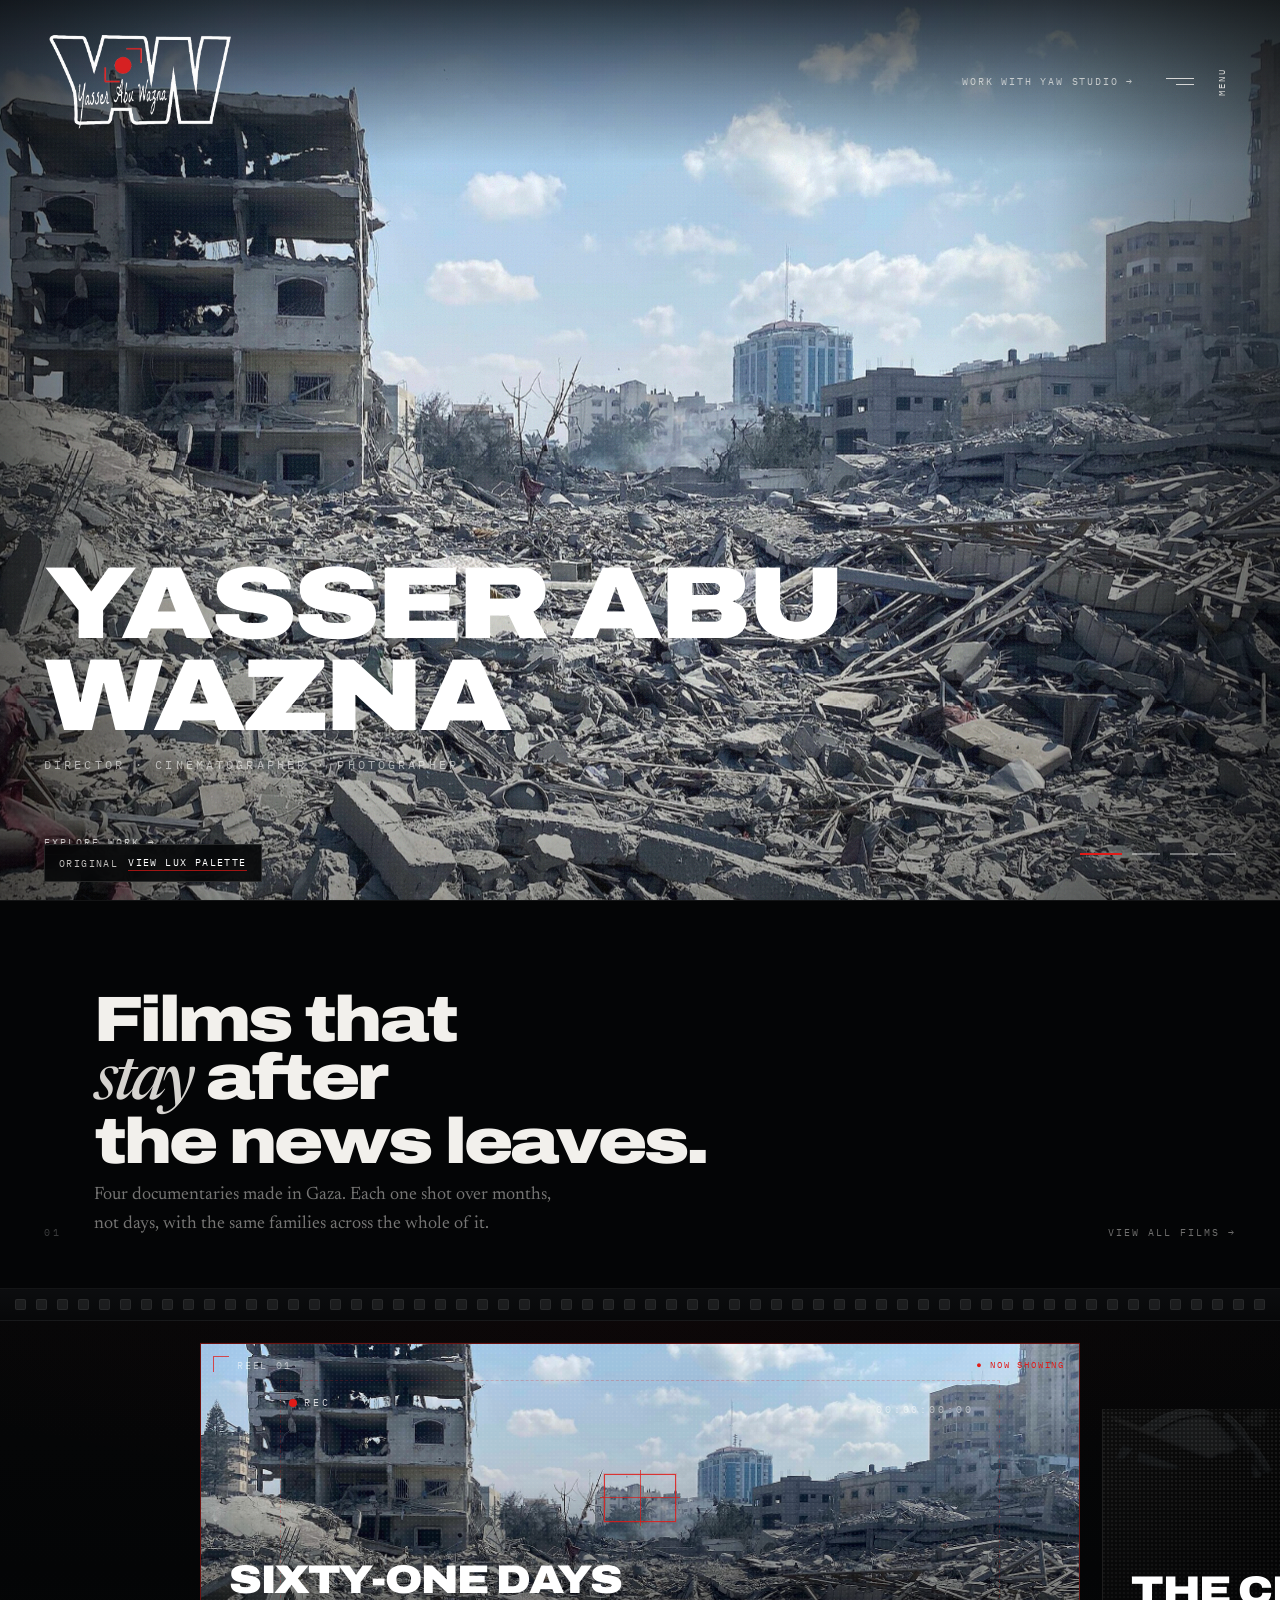
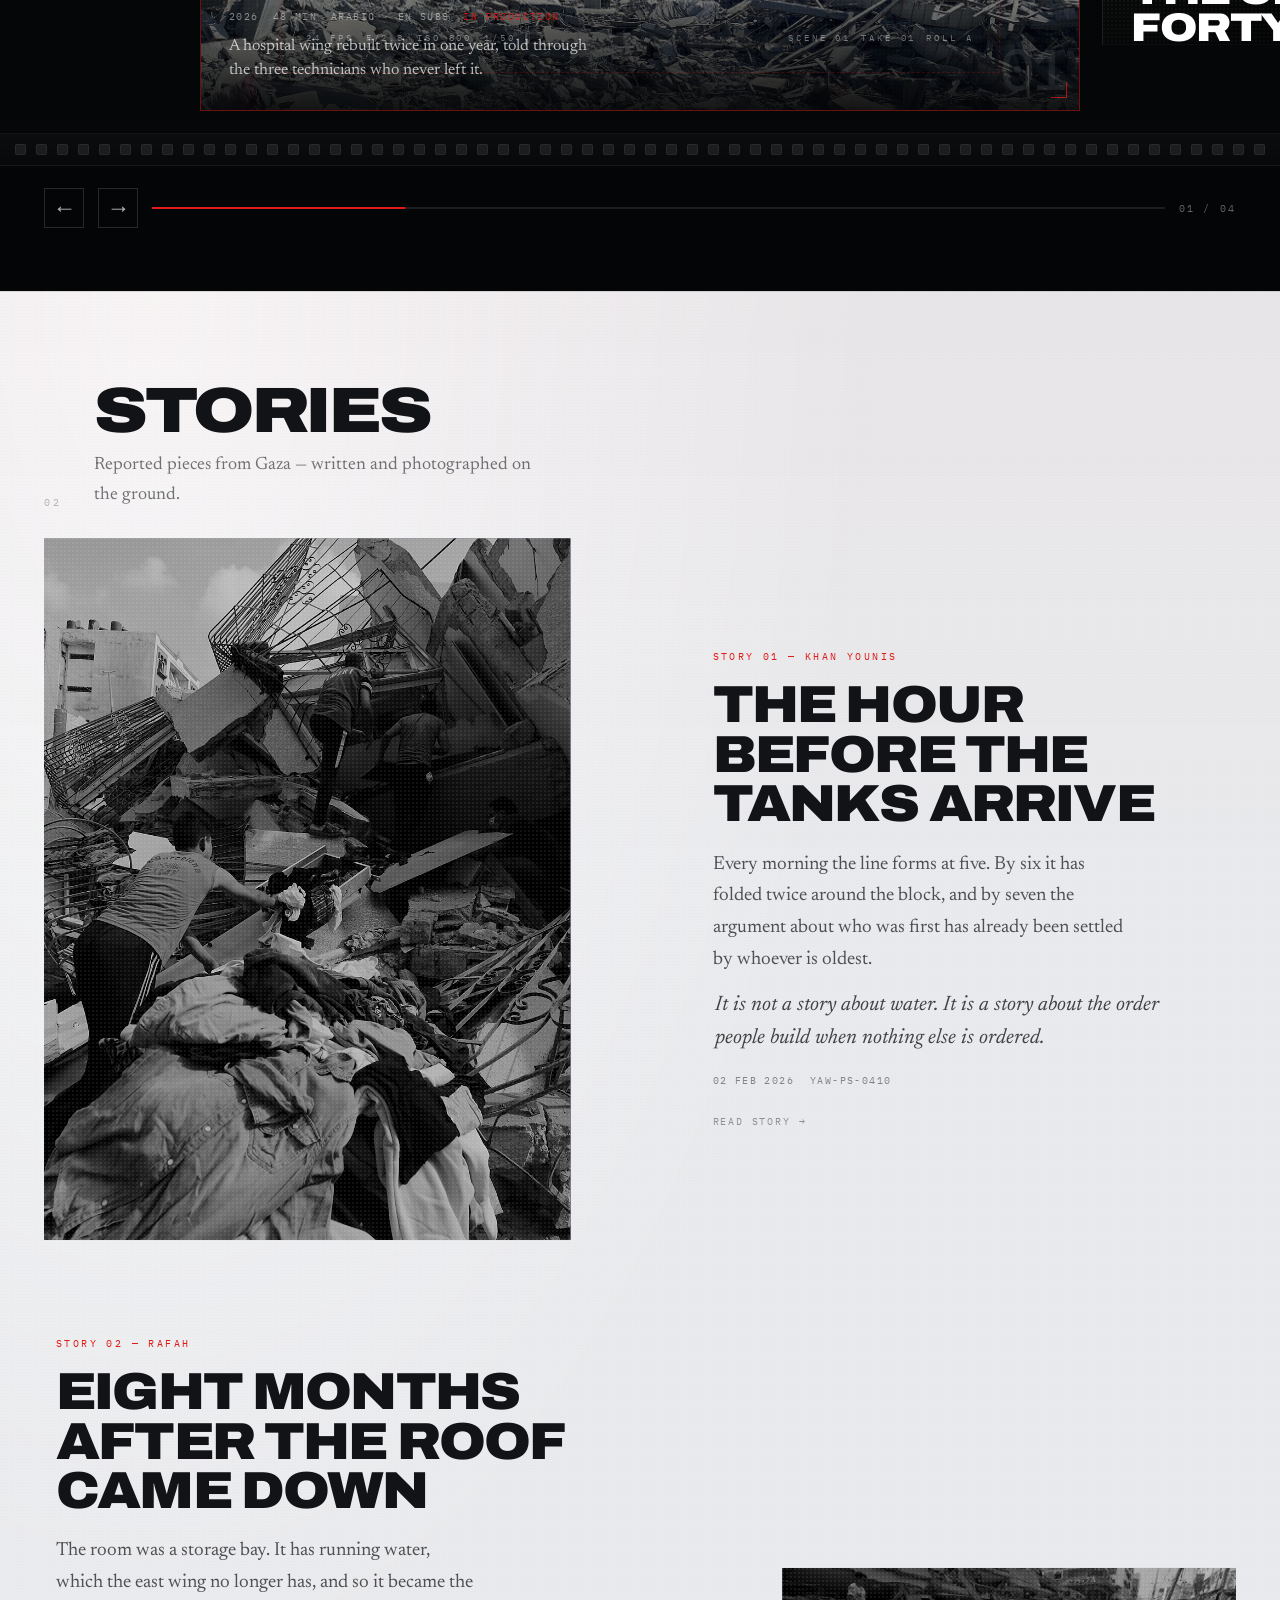
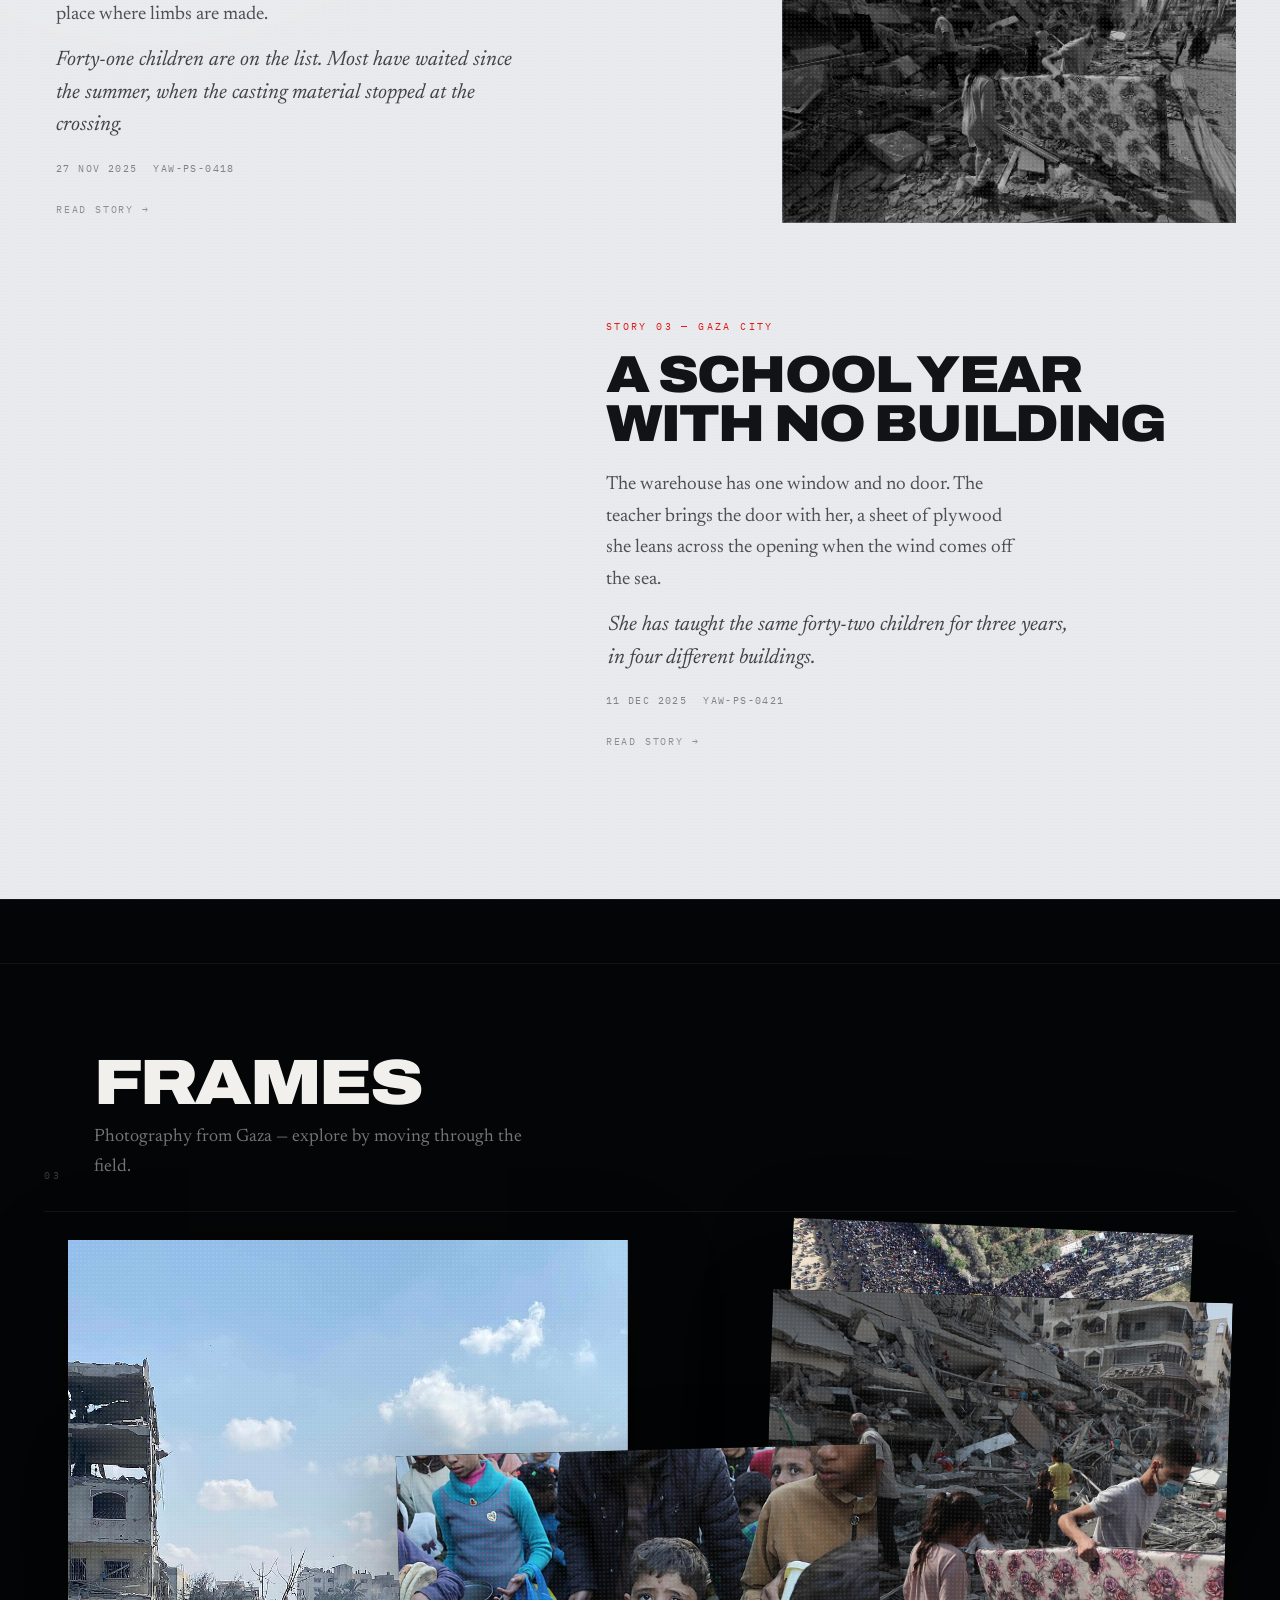
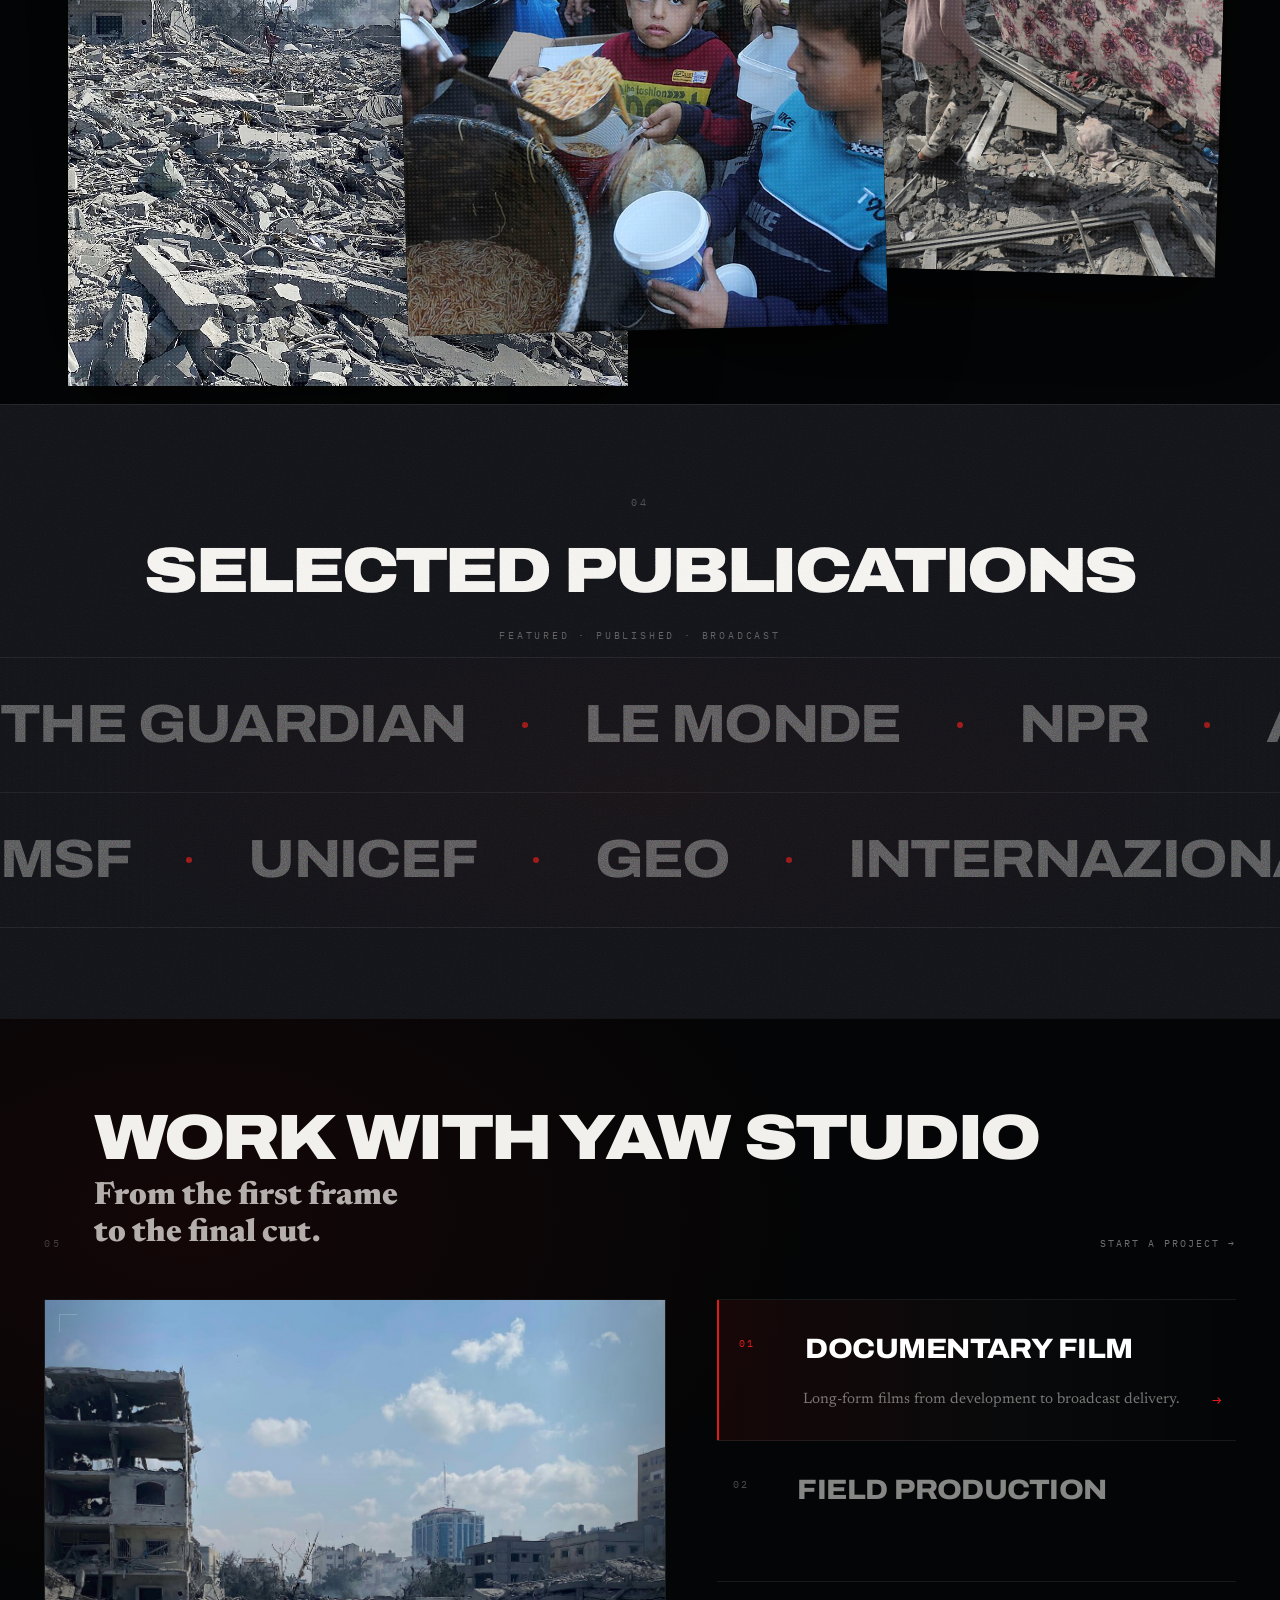
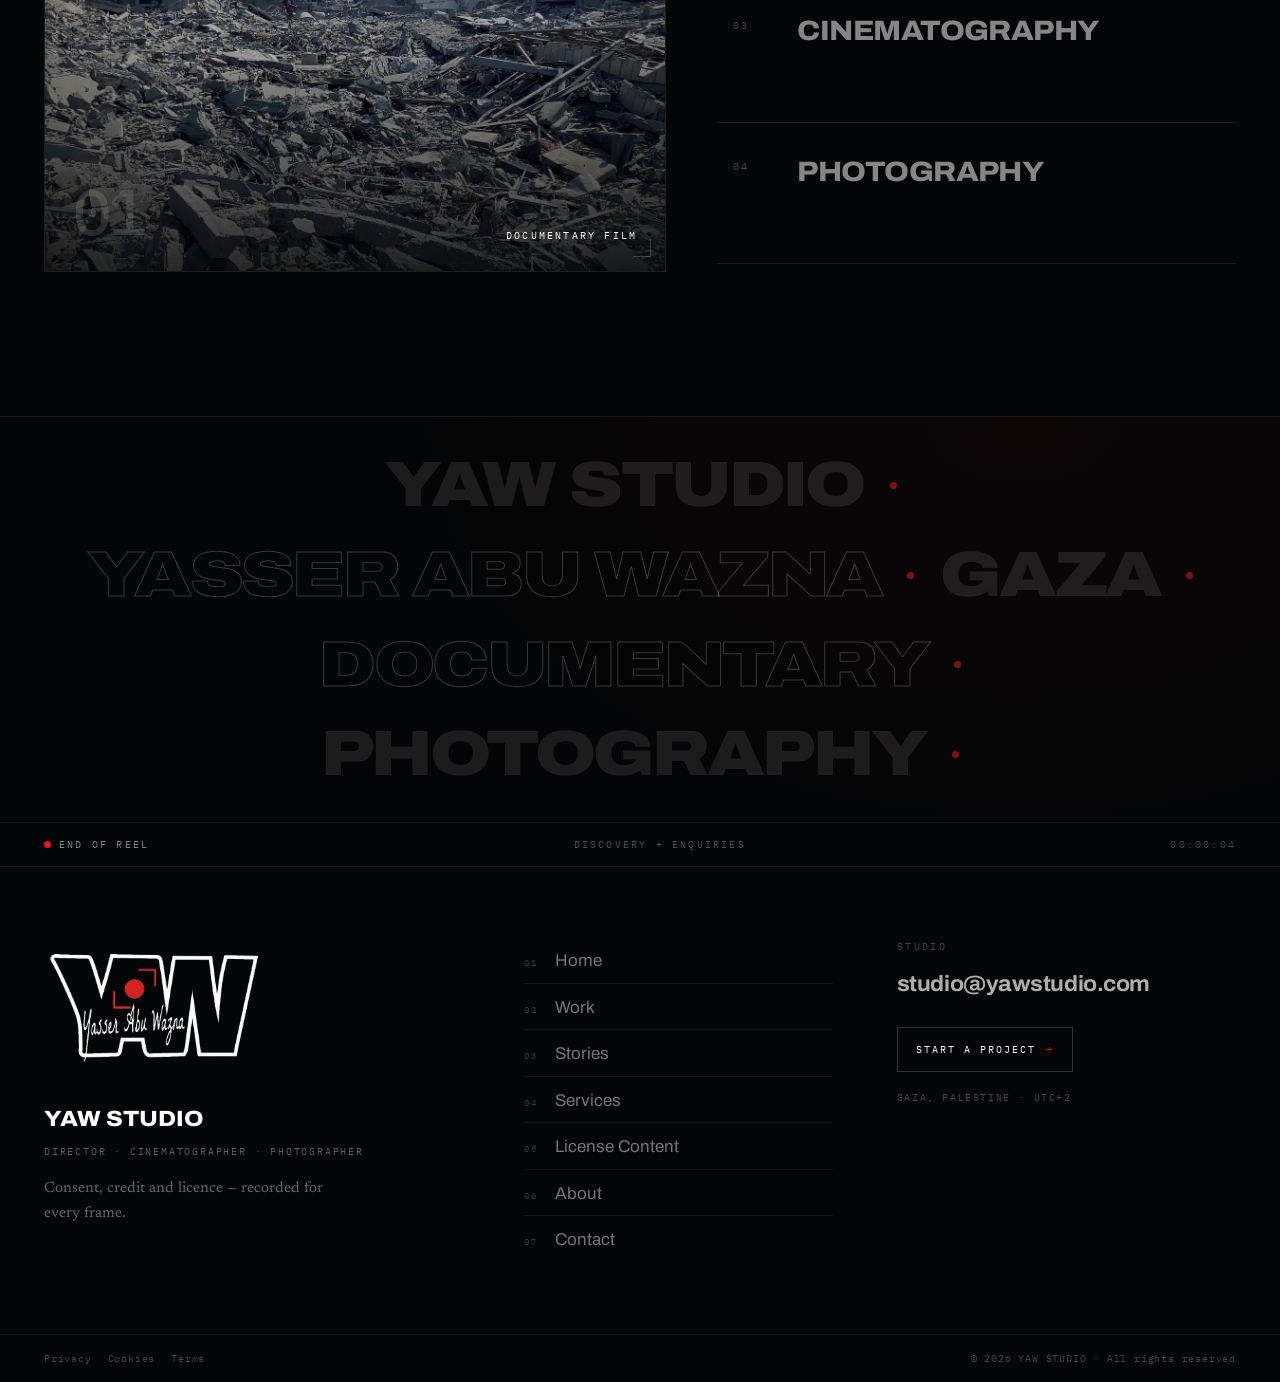
==== index.html @ a4c1c68e "Initial commit: YAW Studio public website. EOF  Co-authored-by: Cursor <cursoragent@cursor.com>" ====
<!doctype html>
<html lang="en">
<head>
<meta charset="utf-8">
<meta name="viewport" content="width=device-width, initial-scale=1">
<title>YAW STUDIO &mdash; Yasser Abu Wazna · documentary &amp; photography, Gaza</title>
<meta name="description" content="Documentary film, reported photo stories and a cleared archive, produced in Gaza by Yasser Abu Wazna.">
<meta property="og:title" content="YAW STUDIO — Yasser Abu Wazna, documentary and media production, Gaza">
<meta property="og:description" content="Films, stories and frames made in Gaza, with consent, credit and licence recorded for every frame.">
<meta property="og:type" content="website">
<link rel="icon" href="assets/logo/favicon-512.png">
<link rel="apple-touch-icon" href="assets/logo/favicon-512.png">
<link rel="preconnect" href="https://fonts.googleapis.com">
<link rel="preconnect" href="https://fonts.gstatic.com" crossorigin>
<link href="https://fonts.googleapis.com/css2?family=Archivo:ital,wdth,wght@0,62..125,100..900;1,62..125,100..900&family=IBM+Plex+Mono:wght@400;500&family=Newsreader:ital,opsz,wght@0,6..72,200..700;1,6..72,200..600&display=swap" rel="stylesheet">
<link rel="stylesheet" href="assets/style.css">
<link rel="stylesheet" href="assets/home.css">
<link rel="stylesheet" href="assets/home-v2.css">
</head>
<body class="home home-v2 fs-cine home-refined">
<a class="skip" href="#main">Skip to content</a>
<div class="v2-chip" aria-label="Palette comparison">
  <span>Original</span>
  <a href="index-lux.html">View lux palette</a>
</div>
<header class="hdr">
  <a class="brand" href="index.html" aria-label="YAW STUDIO — home">
    <img class="mark" src="assets/logo/yaw-logo-website-header-white.png" alt="" aria-hidden="true" width="640" height="398">
  </a>
  <div class="hdr-actions">
    <a class="hdr-cta" href="contact.html">Work with YAW Studio &rarr;</a>
    <button class="menu-btn" id="menuBtn" type="button" aria-expanded="false" aria-controls="menuRoom" aria-label="Open menu">
      <span class="menu-frame"><span class="menu-line"></span><span class="menu-line short"></span><span class="menu-tag">Menu</span></span>
    </button>
  </div>
  <nav aria-label="Main" hidden><a href="index.html" aria-current="page">Home</a><a href="work.html">Work</a><a href="story.html">Stories</a><a href="services.html">Services</a><a href="licensing.html">License Content</a><a href="about.html">About</a><a href="contact.html">Contact</a></nav>
</header>
<div class="overlay" id="menuRoom" aria-hidden="true">
  <div class="sweep"></div>
  <div class="top">
    <a class="brand" href="index.html" aria-label="YAW STUDIO — home">
      <img class="mark" src="assets/logo/yaw-logo-ink-white-full.png" alt="" aria-hidden="true" width="924" height="574">
    </a>
    <button class="close" id="menuClose" type="button">Close &times;</button>
  </div>
  <div class="list"><a href="index.html" data-i="0"><span class="k">01</span><span class="w"><b>Home</b></span><span class="d">Yasser Abu Wazna &middot; Gaza</span></a><a href="work.html" data-i="1"><span class="k">02</span><span class="w"><b>Work</b></span><span class="d">Photography &middot; frames</span></a><a href="story.html" data-i="2"><span class="k">03</span><span class="w"><b>Stories</b></span><span class="d">Reported &middot; written &middot; photographed</span></a><a href="services.html" data-i="3"><span class="k">04</span><span class="w"><b>Services</b></span><span class="d">Commission &middot; production</span></a><a href="licensing.html" data-i="4"><span class="k">05</span><span class="w"><b>License Content</b></span><span class="d">Cleared stills &amp; footage</span></a><a href="about.html" data-i="5"><span class="k">06</span><span class="w"><b>About</b></span><span class="d">Yasser Abu Wazna &middot; Gaza</span></a><a href="contact.html" data-i="6"><span class="k">07</span><span class="w"><b>Contact</b></span><span class="d">Discovery &middot; enquiries</span></a></div>
  <div class="view">
    <div class="lay on"><div class="ph"><img src="images/gaza-war-01.jpg" alt="Rubble field after a strike, Gaza" loading="lazy"></div><span class="lay-cap">Gaza &middot; after the strike</span></div>
    <div class="lay"><div class="ph c"><img src="images/demo-damage.jpg" alt="A family carries a mattress out through the rubble, Gaza" loading="lazy"></div><span class="lay-cap">Gaza &middot; carrying what is left</span></div>
    <div class="lay"><div class="ph b"><img src="images/gaza-war-02.jpg" alt="Neighbours salvage belongings from a collapsed building, Gaza" loading="lazy"></div><span class="lay-cap">Gaza &middot; salvaging a home</span></div>
    <div class="lay"><div class="ph"><img src="images/gaza-war-01.jpg" alt="Rubble field after a strike, Gaza" loading="lazy"></div><span class="lay-cap">Gaza &middot; field production</span></div>
    <div class="lay"><div class="ph d"><img src="images/demo-damage.jpg" alt="A family carries a mattress out through the rubble, Gaza" loading="lazy"></div><span class="lay-cap">Gaza &middot; cleared for licence</span></div>
    <div class="lay"><div class="ph c"><img src="images/yasser-rory-peck.jpg" alt="Rory Peck Award for news and features, won by Yasser Abu Wazna in 2025" loading="lazy"></div><span class="lay-cap">Rory Peck Award &middot; 2025</span></div>
    <div class="lay"><div class="ph b"><img src="images/gaza-war-02.jpg" alt="Neighbours salvage belongings from a collapsed building, Gaza" loading="lazy"></div><span class="lay-cap">Gaza &middot; studio enquiries</span></div>
  </div>
  <div class="foot"><span>Yasser Abu Wazna &middot; YAW STUDIO</span>
  <span>studio@yawstudio.com</span><span>Gaza, Palestine</span></div>
</div>
<main id="main">
<div class="intro" role="presentation">
  <div class="gate t"></div><div class="gate b"></div>
  <div class="slate"><span class="rec">REC</span><span>YAW &middot; GAZA</span><span></span></div>
  <div class="stage"><img class="mark" src="assets/logo/yaw-logo-website-header.png" alt="" aria-hidden="true" width="640" height="398">
  <div class="sub">YAW STUDIO</div>
  <div class="sub2">Director &middot; Cinematographer &middot; Photographer</div></div>
  <button class="skip" type="button">Skip</button>
</div>

<section class="cine hero-cine" id="top">
  <div class="reel"><figure class="shot" data-ref="YAW-P-2261" data-place="Gaza City" data-date="14 Mar 2026" data-rights="Available to licence"><div class="ph"><img src="images/gaza-war-01.jpg" alt="Rubble field after a strike, Gaza" loading="lazy"></div></figure><figure class="shot" data-ref="YAW-P-0001" data-place="Gaza" data-date="2026" data-rights="Director &middot; Cinematographer"><div class="ph c"><img src="images/yasser-rory-peck.jpg" alt="Rory Peck Award for news and features, won by Yasser Abu Wazna in 2025" loading="lazy"></div></figure><figure class="shot" data-ref="YAW-P-2277" data-place="Gaza City" data-date="11 Dec 2025" data-rights="Available to licence"><div class="ph c"><img src="images/gaza-war-02.jpg" alt="Neighbours salvage belongings from a collapsed building, Gaza" loading="lazy"></div></figure><figure class="shot" data-ref="YAW-PS-0418" data-place="Rafah" data-date="27 Nov 2025" data-rights="Contact first"><div class="ph b"><img src="images/demo-damage.jpg" alt="A family carries a mattress out through the rubble, Gaza" loading="lazy"></div></figure></div>
  <div class="grain"></div><div class="vig"></div>
  <div class="cap">
    <p class="hero-eyebrow">YAW STUDIO &middot; Gaza</p>
    <h1>Yasser Abu Wazna</h1>
    <div class="role">Director &middot; Cinematographer &middot; Photographer</div>
  </div>
  <div class="cine-foot">
    <a class="explore" href="#films">Explore work &rarr;</a>
    <div class="hero-ticks" role="tablist" aria-label="Hero frames">
      <button type="button" class="on" data-shot="0" aria-label="Frame 1" aria-current="true"></button><button type="button" data-shot="1" aria-label="Frame 2"></button><button type="button" data-shot="2" aria-label="Frame 3"></button><button type="button" data-shot="3" aria-label="Frame 4"></button>
    </div>
  </div>
</section>

<section class="act films-act" id="films">
  <header class="act-head">
    <span class="seq-num">01</span>
    <div class="act-head-copy">
      <h2>Films that<br><em>stay</em> after<br>the news leaves.</h2>
      <p>Four documentaries made in Gaza. Each one shot over months, not days, with the same families across the whole of it.</p>
    </div>
    <a class="act-all" href="index.html#films">View all films &rarr;</a>
  </header>
  <div class="sprockets" aria-hidden="true"><i></i><i></i><i></i><i></i><i></i><i></i><i></i><i></i><i></i><i></i><i></i><i></i><i></i><i></i><i></i><i></i><i></i><i></i><i></i><i></i><i></i><i></i><i></i><i></i><i></i><i></i><i></i><i></i><i></i><i></i><i></i><i></i><i></i><i></i><i></i><i></i><i></i><i></i><i></i><i></i><i></i><i></i><i></i><i></i><i></i><i></i><i></i><i></i><i></i><i></i><i></i><i></i><i></i><i></i><i></i><i></i><i></i><i></i><i></i><i></i></div>
  <div class="reelrow" id="filmReel">
    <article class="film on">
      <a class="plate" href="index.html#films">
        <div class="ph"><img src="images/gaza-war-01.jpg" alt="Sixty-One Days — rubble field after a strike, Gaza" loading="lazy"><video class="film-clip" muted loop playsinline preload="metadata" poster="images/gaza-war-01.jpg"><source src="videos/sixty-one-days.mp4" type="video/mp4"></video></div>
        <div class="sheen"></div>
        <div class="corner tl"></div><div class="corner br"></div>
        <div class="no">REEL 01</div>
        <div class="now">&#9679; Now showing</div>
        <div class="hud2" aria-hidden="true">
          <div class="safe"></div>
          <div class="focus"></div>
          <div class="rec"><i></i>REC</div>
          <div class="tcam">00:00:00:00</div>
          <div class="expo"><span>24 FPS</span><span>f/2.8</span><span>ISO 800</span><span>1/50</span></div>
          <div class="slate"><span>SCENE 01</span><span>TAKE 01</span><span>ROLL A</span></div>
        </div>
        <div class="reelno">01</div>
        <div class="meta">
          <h3>Sixty-One Days</h3>
          <div class="facts"><span>2026</span><span>48 min</span><span>Arabic · EN subs</span><span>In production</span></div>
          <p class="synop">A hospital wing rebuilt twice in one year, told through the three technicians who never left it.</p>
        </div>
      </a>
    </article><article class="film">
      <a class="plate" href="index.html#films">
        <div class="ph c"><img src="images/demo-food.jpg" alt="The Class of Forty-Two — children at a food distribution line, Gaza" loading="lazy"><video class="film-clip" muted loop playsinline preload="metadata" poster="images/demo-food.jpg"><source src="videos/class-of-forty-two.mp4" type="video/mp4"></video></div>
        <div class="sheen"></div>
        <div class="corner tl"></div><div class="corner br"></div>
        <div class="no">REEL 02</div>
        <div class="now">&#9679; Now showing</div>
        <div class="hud2" aria-hidden="true">
          <div class="safe"></div>
          <div class="focus"></div>
          <div class="rec"><i></i>REC</div>
          <div class="tcam">01:17:07:11</div>
          <div class="expo"><span>24 FPS</span><span>f/2.8</span><span>ISO 800</span><span>1/50</span></div>
          <div class="slate"><span>SCENE 02</span><span>TAKE 02</span><span>ROLL B</span></div>
        </div>
        <div class="reelno">02</div>
        <div class="meta">
          <h3>The Class of Forty-Two</h3>
          <div class="facts"><span>2025</span><span>31 min</span><span>Arabic · EN subs</span><span>Festival cut</span></div>
          <p class="synop">One teacher, forty-two children and a warehouse. A school year measured in what is missing.</p>
        </div>
      </a>
    </article><article class="film">
      <a class="plate" href="index.html#films">
        <div class="ph b"><img src="images/demo-damage.jpg" alt="What the Hands Remember — carrying what is left through the rubble, Gaza" loading="lazy"><video class="film-clip" muted loop playsinline preload="metadata" poster="images/demo-damage.jpg"><source src="videos/hands-remember.mp4" type="video/mp4"></video></div>
        <div class="sheen"></div>
        <div class="corner tl"></div><div class="corner br"></div>
        <div class="no">REEL 03</div>
        <div class="now">&#9679; Now showing</div>
        <div class="hud2" aria-hidden="true">
          <div class="safe"></div>
          <div class="focus"></div>
          <div class="rec"><i></i>REC</div>
          <div class="tcam">02:34:14:22</div>
          <div class="expo"><span>24 FPS</span><span>f/2.8</span><span>ISO 800</span><span>1/50</span></div>
          <div class="slate"><span>SCENE 03</span><span>TAKE 03</span><span>ROLL C</span></div>
        </div>
        <div class="reelno">03</div>
        <div class="meta">
          <h3>What the Hands Remember</h3>
          <div class="facts"><span>2025</span><span>22 min</span><span>Arabic · EN subs</span><span>Delivered</span></div>
          <p class="synop">A prosthetics workshop, and the slow argument between a body and the thing built to replace it.</p>
        </div>
      </a>
    </article><article class="film">
      <a class="plate" href="index.html#films">
        <div class="ph d"><img src="images/demo-displaced.jpg" alt="North of the Road — mass displacement corridor, Gaza" loading="lazy"><video class="film-clip" muted loop playsinline preload="metadata" poster="images/demo-displaced.jpg"><source src="videos/north-of-the-road.mp4" type="video/mp4"></video></div>
        <div class="sheen"></div>
        <div class="corner tl"></div><div class="corner br"></div>
        <div class="no">REEL 04</div>
        <div class="now">&#9679; Now showing</div>
        <div class="hud2" aria-hidden="true">
          <div class="safe"></div>
          <div class="focus"></div>
          <div class="rec"><i></i>REC</div>
          <div class="tcam">03:51:21:08</div>
          <div class="expo"><span>24 FPS</span><span>f/2.8</span><span>ISO 800</span><span>1/50</span></div>
          <div class="slate"><span>SCENE 04</span><span>TAKE 01</span><span>ROLL D</span></div>
        </div>
        <div class="reelno">04</div>
        <div class="meta">
          <h3>North of the Road</h3>
          <div class="facts"><span>2024</span><span>54 min</span><span>Arabic · EN subs</span><span>Delivered</span></div>
          <p class="synop">Three families move south, then north, then south again, over eleven months.</p>
        </div>
      </a>
    </article>
  </div>
  <div class="sprockets" aria-hidden="true"><i></i><i></i><i></i><i></i><i></i><i></i><i></i><i></i><i></i><i></i><i></i><i></i><i></i><i></i><i></i><i></i><i></i><i></i><i></i><i></i><i></i><i></i><i></i><i></i><i></i><i></i><i></i><i></i><i></i><i></i><i></i><i></i><i></i><i></i><i></i><i></i><i></i><i></i><i></i><i></i><i></i><i></i><i></i><i></i><i></i><i></i><i></i><i></i><i></i><i></i><i></i><i></i><i></i><i></i><i></i><i></i><i></i><i></i><i></i><i></i></div>
  <div class="reel-nav">
    <button type="button" data-reel="prev" aria-label="Previous film">&larr;</button>
    <button type="button" data-reel="next" aria-label="Next film">&rarr;</button>
    <span class="bar"><i></i></span>
    <span class="cnt" aria-live="polite">01 / 04</span>
  </div>
</section>

<section class="act stories-act" id="stories">
  <header class="act-head compact">
    <span class="seq-num">02</span>
    <div class="act-head-copy">
      <h2>Stories</h2>
      <p>Reported pieces from Gaza &mdash; written and photographed on the ground.</p>
    </div>
  </header>
  <div class="story-mag"><a class="story-editorial even ratio-portrait" href="story.html">
  <div class="story-media">
    <div class="ph"><img src="images/gaza-war-02.jpg" alt="Neighbours salvage belongings from a collapsed building, Gaza" loading="lazy"></div>
    <div class="story-veil"></div>
    <span class="story-frame" aria-hidden="true"></span>
    <span class="story-num">01</span>
  </div>
  <div class="story-text">
    <span class="story-kicker">Story 01 &mdash; Khan Younis</span>
    <h3>The hour before the tanks arrive</h3>
    <p class="story-lede">Every morning the line forms at five. By six it has folded twice around the block, and by seven the argument about who was first has already been settled by whoever is oldest.</p>
    <p class="story-pull"><em>It is not a story about water. It is a story about the order people build when nothing else is ordered.</em></p>
    <div class="story-foot"><span>02 Feb 2026</span><span>YAW-PS-0410</span></div>
    <span class="story-cta">Read story <span class="arr">&rarr;</span></span>
  </div>
</a><a class="story-editorial odd ratio-cinema" href="story.html">
  <div class="story-media">
    <div class="ph b"><img src="images/demo-damage.jpg" alt="A family carries a mattress out through the rubble, Gaza" loading="lazy"></div>
    <div class="story-veil"></div>
    <span class="story-frame" aria-hidden="true"></span>
    <span class="story-num">02</span>
  </div>
  <div class="story-text">
    <span class="story-kicker">Story 02 &mdash; Rafah</span>
    <h3>Eight months after the roof came down</h3>
    <p class="story-lede">The room was a storage bay. It has running water, which the east wing no longer has, and so it became the place where limbs are made.</p>
    <p class="story-pull"><em>Forty-one children are on the list. Most have waited since the summer, when the casting material stopped at the crossing.</em></p>
    <div class="story-foot"><span>27 Nov 2025</span><span>YAW-PS-0418</span></div>
    <span class="story-cta">Read story <span class="arr">&rarr;</span></span>
  </div>
</a><a class="story-editorial even ratio-square" href="story.html">
  <div class="story-media">
    <div class="ph c"><img src="images/demo-food.jpg" alt="Children at a food distribution line, Gaza" loading="lazy"></div>
    <div class="story-veil"></div>
    <span class="story-frame" aria-hidden="true"></span>
    <span class="story-num">03</span>
  </div>
  <div class="story-text">
    <span class="story-kicker">Story 03 &mdash; Gaza City</span>
    <h3>A school year with no building</h3>
    <p class="story-lede">The warehouse has one window and no door. The teacher brings the door with her, a sheet of plywood she leans across the opening when the wind comes off the sea.</p>
    <p class="story-pull"><em>She has taught the same forty-two children for three years, in four different buildings.</em></p>
    <div class="story-foot"><span>11 Dec 2025</span><span>YAW-PS-0421</span></div>
    <span class="story-cta">Read story <span class="arr">&rarr;</span></span>
  </div>
</a></div>
</section>

<section class="act frames-act" id="frames">
  <header class="act-head compact">
    <span class="seq-num">03</span>
    <div class="act-head-copy"><h2>Frames</h2><p>Photography from Gaza &mdash; explore by moving through the field.</p></div>
  </header>
  <div class="cursor-gallery" id="cursorGallery">
    <div class="cursor-label" id="cursorLabel" aria-hidden="true">View</div>
    <div class="cursor-stage"><a class="cursor-frame pos-1" href="work.html" data-x="0" data-y="0">
  <div class="cursor-frame-inner">
    <div class="ph"><img src="images/gaza-war-01.jpg" alt="Rubble field after a strike, Gaza" loading="lazy"></div>
    <div class="cursor-frame-cap">
      <h4>After the strike</h4>
      <span>Gaza City &middot; 14 Mar 2026</span>
      <span class="cursor-frame-go">View frame &rarr;</span>
    </div>
  </div>
</a><a class="cursor-frame pos-2" href="work.html" data-x="0" data-y="0">
  <div class="cursor-frame-inner">
    <div class="ph b"><img src="images/demo-displaced.jpg" alt="Mass displacement corridor, Gaza" loading="lazy"></div>
    <div class="cursor-frame-cap">
      <h4>Displacement corridor</h4>
      <span>Gaza &middot; 02 Feb 2026</span>
      <span class="cursor-frame-go">View frame &rarr;</span>
    </div>
  </div>
</a><a class="cursor-frame pos-3" href="work.html" data-x="0" data-y="0">
  <div class="cursor-frame-inner">
    <div class="ph c"><img src="images/demo-food.jpg" alt="Children at a food distribution line, Gaza" loading="lazy"></div>
    <div class="cursor-frame-cap">
      <h4>Food line before dusk</h4>
      <span>Gaza &middot; 09 Feb 2026</span>
      <span class="cursor-frame-go">View frame &rarr;</span>
    </div>
  </div>
</a><a class="cursor-frame pos-4" href="work.html" data-x="0" data-y="0">
  <div class="cursor-frame-inner">
    <div class="ph d"><img src="images/gaza-war-02.jpg" alt="Neighbours salvage belongings from a collapsed building, Gaza" loading="lazy"></div>
    <div class="cursor-frame-cap">
      <h4>Salvaging a home</h4>
      <span>Gaza City &middot; 30 Oct 2025</span>
      <span class="cursor-frame-go">View frame &rarr;</span>
    </div>
  </div>
</a><a class="cursor-frame pos-5" href="work.html" data-x="0" data-y="0">
  <div class="cursor-frame-inner">
    <div class="ph b"><img src="images/demo-damage.jpg" alt="A family carries a mattress out through the rubble, Gaza" loading="lazy"></div>
    <div class="cursor-frame-cap">
      <h4>Carrying what is left</h4>
      <span>Gaza &middot; 27 Nov 2025</span>
      <span class="cursor-frame-go">View frame &rarr;</span>
    </div>
  </div>
</a></div>
  </div>
</section>

<section class="act credits-act" id="publications">
  <header class="act-head compact centered">
    <span class="seq-num">04</span>
    <div class="act-head-copy"><h2>Selected publications</h2></div>
  </header>
  <p class="credits-tag">Featured &middot; Published &middot; Broadcast</p>
  <div class="credits-marq" id="creditsField">
    <div class="credits-track">
      <div class="credits-run"><span class="credit-item">The Guardian</span><i></i><span class="credit-item">Le Monde</span><i></i><span class="credit-item">NPR</span><i></i><span class="credit-item">ARTE</span><i></i><span class="credit-item">Der Spiegel</span><i></i><span class="credit-item">Al Jazeera</span><i></i><span class="credit-item">The Economist</span><i></i><span class="credit-item">Channel 4</span><i></i><span class="credit-item">The Guardian</span><i></i><span class="credit-item">Le Monde</span><i></i><span class="credit-item">NPR</span><i></i><span class="credit-item">ARTE</span><i></i><span class="credit-item">Der Spiegel</span><i></i><span class="credit-item">Al Jazeera</span><i></i><span class="credit-item">The Economist</span><i></i><span class="credit-item">Channel 4</span><i></i></div>
    </div>
    <div class="credits-track rev">
      <div class="credits-run"><span class="credit-item">MSF</span><i></i><span class="credit-item">UNICEF</span><i></i><span class="credit-item">GEO</span><i></i><span class="credit-item">Internazionale</span><i></i><span class="credit-item">The Guardian</span><i></i><span class="credit-item">ARTE</span><i></i><span class="credit-item">NPR</span><i></i><span class="credit-item">Al Jazeera</span><i></i><span class="credit-item">MSF</span><i></i><span class="credit-item">UNICEF</span><i></i><span class="credit-item">GEO</span><i></i><span class="credit-item">Internazionale</span><i></i><span class="credit-item">The Guardian</span><i></i><span class="credit-item">ARTE</span><i></i><span class="credit-item">NPR</span><i></i><span class="credit-item">Al Jazeera</span><i></i></div>
    </div>
  </div>
</section>

<section class="act prod-act" id="work">
  <header class="act-head">
    <span class="seq-num">05</span>
    <div class="act-head-copy">
      <h2>Work with YAW Studio</h2>
      <p class="prod-lead">From the first frame<br>to the final cut.</p>
    </div>
    <a class="act-all" href="contact.html">Start a project &rarr;</a>
  </header>
  <div class="prod-reel">
    <div class="prod-visual">
      <div class="prod-img on" data-cap="01" data-label="Documentary film"><div class="ph"><img src="images/gaza-war-01.jpg" alt="Documentary film — rubble field after a strike, Gaza" loading="lazy"></div></div><div class="prod-img" data-cap="02" data-label="Field production"><div class="ph b"><img src="images/gaza-war-02.jpg" alt="Field production — neighbours salvage belongings, Gaza" loading="lazy"></div></div><div class="prod-img" data-cap="03" data-label="Cinematography"><div class="ph c"><img src="images/demo-damage.jpg" alt="Cinematography — carrying what is left through the rubble, Gaza" loading="lazy"></div></div><div class="prod-img" data-cap="04" data-label="Photography"><div class="ph d"><img src="images/yasser-rory-peck.jpg" alt="Photography — Rory Peck Award, Yasser Abu Wazna, 2025" loading="lazy"></div></div>
      <div class="prod-veil" aria-hidden="true"></div>
      <div class="prod-corners" aria-hidden="true"><i class="tl"></i><i class="br"></i></div>
      <div class="prod-hud">
        <span class="prod-cap" id="prodCap">01</span>
        <span class="prod-label" id="prodLabel">Documentary film</span>
      </div>
    </div>
    <div class="prod-side">
      <div class="prod-list"><button type="button" class="prod-row active" data-cap="01" data-label="Documentary film">
  <span class="prod-k">01</span>
  <span class="prod-name">Documentary film</span>
  <span class="prod-desc">Long-form films from development to broadcast delivery.</span>
  <span class="prod-arr">&rarr;</span>
</button><button type="button" class="prod-row" data-cap="02" data-label="Field production">
  <span class="prod-k">02</span>
  <span class="prod-name">Field production</span>
  <span class="prod-desc">Crew, access, permits and logistics for visiting teams.</span>
  <span class="prod-arr">&rarr;</span>
</button><button type="button" class="prod-row" data-cap="03" data-label="Cinematography">
  <span class="prod-k">03</span>
  <span class="prod-name">Cinematography</span>
  <span class="prod-desc">Camera direction and visual language for documentary and editorial.</span>
  <span class="prod-arr">&rarr;</span>
</button><button type="button" class="prod-row" data-cap="04" data-label="Photography">
  <span class="prod-k">04</span>
  <span class="prod-name">Photography</span>
  <span class="prod-desc">Assignment stills, captioned to agency standard.</span>
  <span class="prod-arr">&rarr;</span>
</button></div>
      <a class="prod-cta" href="contact.html">Tell us what you are making <span class="arr">&rarr;</span></a>
    </div>
  </div>
</section>

 
</main>
<footer class="endcard endcard-min endcard-lux">
  <div class="end-marq" aria-hidden="true">
    <div class="end-marq-run">
      <span>YAW STUDIO</span><i></i>
      <span>Yasser Abu Wazna</span><i></i>
      <span>Gaza</span><i></i>
      <span>Documentary</span><i></i>
      <span>Photography</span><i></i>
      <span>YAW STUDIO</span><i></i>
      <span>Yasser Abu Wazna</span><i></i>
      <span>Gaza</span><i></i>
      <span>Documentary</span><i></i>
      <span>Photography</span><i></i>
    </div>
  </div>
  <div class="end-slate">
    <span class="end-rec"><i></i>End of reel</span>
    <span>Discovery + enquiries</span>
    <span class="end-tc" id="endTc">00:00:00</span>
  </div>
  <div class="end-min-inner">
    <div class="end-brand">
      <a class="end-logo" href="index.html" aria-label="YAW STUDIO — home">
        <img class="lock" src="assets/logo/yaw-logo-website-header-white.png" alt="YAW STUDIO" width="640" height="398">
      </a>
      <p class="end-name">YAW STUDIO</p>
      <p class="end-roles">Director &middot; Cinematographer &middot; Photographer</p>
      <p class="end-tag">Consent, credit and licence &mdash; recorded for every frame.</p>
    </div>
    <nav class="end-nav" aria-label="Footer">
      <a href="index.html"><span class="n">01</span><span class="t">Home</span></a>
      <a href="work.html"><span class="n">02</span><span class="t">Work</span></a>
      <a href="story.html"><span class="n">03</span><span class="t">Stories</span></a>
      <a href="services.html"><span class="n">04</span><span class="t">Services</span></a>
      <a href="licensing.html"><span class="n">05</span><span class="t">License Content</span></a>
      <a href="about.html"><span class="n">06</span><span class="t">About</span></a>
      <a href="contact.html"><span class="n">07</span><span class="t">Contact</span></a>
    </nav>
    <div class="end-contact">
      <p class="end-kicker">Studio</p>
      <a class="end-mail" href="mailto:studio@yawstudio.com">studio@yawstudio.com</a>
      <a class="end-cta" href="contact.html">Start a project <span class="arr">&rarr;</span></a>
      <span class="end-place">Gaza, Palestine &middot; UTC+2</span>
    </div>
  </div>
  <div class="end-min-base">
    <div><a href="legal.html#privacy">Privacy</a><a href="legal.html#cookies">Cookies</a><a href="legal.html#terms">Terms</a></div>
    <div>&copy; 2026 YAW STUDIO &middot; All rights reserved</div>
  </div>
</footer>
<script src="assets/site.js"></script>
<script src="assets/home.js"></script>
<script src="assets/home-v2.js"></script>
</body>
</html>
---- assets/style.css ----
/* ============================================================
   YAW STUDIO — public website
   Design direction 03 · THE AGENCY WALL
   Free to use, edit and publish.

   TO SWITCH DIRECTION: replace the six values in :root below.
   Alternative palettes are listed at the bottom of this file.
   ============================================================ */

:root{
  /* --- cinematic · dark editorial --- */
  --paper:#0A0A0B;
  --paper-2:#121214;
  --line:#1E1E22;
  --ink:#F0EEEB;
  --mute:#8A8884;

  /* brand — taken from the final logo artwork */
  --navy:#101215;
  --brand-red:#E01B18;
  --signal:#C9C5BE;

  /* status — meaning is fixed, do not reuse for decoration */
  --go:#2F7D53;
  --ask:#B87914;
  --no:#E01B18;

  --disp:"Archivo",system-ui,-apple-system,sans-serif;
  --read:"Newsreader",Georgia,serif;
  --mono:"IBM Plex Mono",ui-monospace,SFMono-Regular,monospace;

  --pad:clamp(16px,4vw,44px);
  --maxw:1500px;
}

*{box-sizing:border-box}
html{-webkit-text-size-adjust:100%}
body{
  margin:0;background:var(--paper);color:var(--ink);
  font-family:var(--disp);font-size:16px;line-height:1.5;
  -webkit-font-smoothing:antialiased;
}
img{display:block;max-width:100%}
a{color:inherit}
button{font:inherit}
:focus-visible{outline:2px solid var(--signal);outline-offset:2px}
@media (prefers-reduced-motion:reduce){*{transition:none!important;animation:none!important}}

.skip{position:absolute;left:-9999px}
.skip:focus{left:8px;top:8px;background:var(--ink);color:#fff;padding:10px 14px;z-index:100}

/* ---------- type helpers ---------- */
.disp{font-family:var(--disp);font-variation-settings:"wdth" 125;font-weight:900;letter-spacing:-.035em;line-height:.96}
.eyebrow{font-family:var(--mono);font-size:10px;letter-spacing:.2em;text-transform:uppercase;color:var(--mute)}
.mono{font-family:var(--mono)}
.mute{color:var(--mute)}

/* ============================================================
   HEADER
   ============================================================ */
.hdr{
  display:flex;align-items:center;justify-content:space-between;gap:16px;
  padding:18px var(--pad);
  position:fixed;top:0;left:0;right:0;z-index:20;flex-wrap:wrap;
  background:linear-gradient(to bottom,rgba(10,10,11,.92),rgba(10,10,11,0));
  border-bottom:0;transition:background .4s;
}
.hdr.solid{background:rgba(10,10,11,.97);border-bottom:1px solid var(--line)}
body:not(.home) .hdr{background:rgba(10,10,11,.97);border-bottom:1px solid var(--line)}
.brand{display:flex;flex-direction:column;align-items:flex-start;justify-content:center;gap:5px;text-decoration:none;color:var(--ink);padding:4px 0}
.brand .mark{height:auto;width:clamp(118px,14vw,188px);flex:0 0 auto;display:block}
.brand .brand-word{
  font-family:var(--disp);font-variation-settings:"wdth" 110;font-weight:800;
  font-size:clamp(9px,.95vw,11px);letter-spacing:.28em;text-transform:uppercase;
  color:rgba(240,238,235,.92);line-height:1;white-space:nowrap;
}
.brand .bt{display:none}
.hdr nav{display:none}
.hdr-actions{display:flex;align-items:center;gap:clamp(16px,3vw,32px);margin-left:auto}
.hdr-cta{
  font-family:var(--mono);font-size:10px;letter-spacing:.18em;text-transform:uppercase;
  text-decoration:none;color:rgba(240,238,235,.72);padding:0;border:0;background:none;
  transition:color .3s;
}
.hdr-cta:hover{color:#fff}
@media(max-width:640px){.hdr-cta{display:none}}
.menu-btn{display:flex;align-items:center;gap:10px;background:none;border:0;cursor:pointer;
  font-family:var(--mono);font-size:10.5px;letter-spacing:.22em;text-transform:uppercase;
  color:rgba(240,238,235,.85);padding:8px 0}
.menu-btn:hover{color:#fff}

/* ============================================================
   THE FILING STRIP — signature element, used on every page
   ============================================================ */
.strip{
  display:flex;flex-wrap:wrap;font-family:var(--mono);font-size:11px;
  border-top:1px solid var(--line);border-bottom:1px solid var(--line);
  background:var(--paper-2);
}
.strip div{padding:9px 14px;border-right:1px solid var(--line);white-space:nowrap}
.strip div:last-child{border-right:0}
.strip b{display:block;font-size:9px;letter-spacing:.18em;color:var(--mute);font-weight:400;margin-bottom:3px;text-transform:uppercase}

.dot{width:7px;height:7px;border-radius:50%;display:inline-block;margin-right:6px;vertical-align:1px}
.dot.go{background:var(--go)}.dot.ask{background:var(--ask)}.dot.no{background:var(--no)}

/* ============================================================
   IMAGE SLOT
   Gradient sits behind. If the file is missing the page still
   looks designed — see images/README.txt
   ============================================================ */
.ph{position:relative;overflow:hidden;background:linear-gradient(140deg,#9AA3AB,#20262C 78%)}
.ph.b{background:linear-gradient(35deg,#7E8C99,#171D24 74%)}
.ph.c{background:linear-gradient(215deg,#A6ADB4,#252B31 70%)}
.ph.d{background:linear-gradient(75deg,#8B959E,#1B2128 80%)}
.ph img{width:100%;height:100%;object-fit:cover}
.ph::after{
  content:"";position:absolute;inset:0;pointer-events:none;
  background-image:radial-gradient(circle at 1px 1px,rgba(255,255,255,.07) 1px,transparent 0);
  background-size:4px 4px;
}
.ph.has img + ::after{display:none}

/* ============================================================
   HERO
   ============================================================ */
.hero .ph{height:clamp(260px,58vh,620px)}
.hero-txt{padding:clamp(28px,5vw,60px) var(--pad) 0;max-width:var(--maxw)}
.hero-txt h1{font-size:clamp(30px,6.6vw,82px);margin:12px 0 18px;max-width:17ch}
.hero-txt p{font-family:var(--read);font-size:clamp(17px,2vw,22px);line-height:1.5;max-width:56ch;margin:0;color:var(--mute)}

/* ============================================================
   SECTIONS
   ============================================================ */
.sec{padding:clamp(40px,6vw,84px) 0;border-top:1px solid var(--line)}
.sec.flush{padding-left:0;padding-right:0}
.sec-head{
  display:flex;justify-content:space-between;align-items:flex-end;gap:18px;flex-wrap:wrap;
  padding:0 var(--pad);margin-bottom:24px;
}
.sec-head h2{font-size:clamp(22px,3.6vw,44px);margin:8px 0 0}
.lede{font-family:var(--read);font-size:19px;line-height:1.6;max-width:60ch;color:var(--mute);margin:0 0 26px;padding:0 var(--pad)}

/* ============================================================
   THE WALL — edge-to-edge grid, 1px gaps
   ============================================================ */
.wall{
  display:grid;grid-template-columns:repeat(12,1fr);gap:clamp(12px,2vw,24px);
  padding:0 var(--pad) clamp(40px,6vw,80px);
}
@media(max-width:900px){.wall{grid-template-columns:repeat(6,1fr)}}
@media(max-width:520px){.wall{grid-template-columns:1fr}}
.cell{background:transparent;text-decoration:none;display:block;position:relative;overflow:hidden}
.cell .ph{aspect-ratio:4/5;transition:transform .7s cubic-bezier(.2,.8,.2,1)}
.cell.tall{grid-column:span 4;grid-row:span 2}
.cell.tall .ph{aspect-ratio:3/4;min-height:480px}
.cell.wide{grid-column:span 8}
.cell.wide .ph{aspect-ratio:21/9;min-height:280px}
.cell:not(.tall):not(.wide){grid-column:span 4}
@media(max-width:900px){
  .cell,.cell.tall,.cell.wide{grid-column:span 6}
  .cell.tall .ph{min-height:360px}
}
@media(max-width:520px){
  .cell,.cell.tall,.cell.wide{grid-column:span 1}
  .cell .ph,.cell.tall .ph,.cell.wide .ph{aspect-ratio:4/5;min-height:0}
}
.cell::after{
  content:"";position:absolute;inset:0;background:linear-gradient(to top,rgba(5,7,10,.78),transparent 55%);
  opacity:0;transition:opacity .5s;pointer-events:none;
}
.cell:hover::after{opacity:1}
.cell:hover .ph{transform:scale(1.04)}
.cell .meta{
  position:absolute;left:0;right:0;bottom:0;z-index:2;
  font-family:var(--mono);font-size:9.5px;line-height:1.6;color:rgba(255,255,255,.62);
  padding:clamp(16px,3vw,28px);opacity:0;transform:translateY(12px);
  transition:opacity .5s,transform .5s;
}
.cell:hover .meta{opacity:1;transform:none}
.cell .meta b{
  display:block;color:#fff;font-weight:500;font-size:clamp(14px,2vw,22px);
  font-family:var(--disp);font-variation-settings:"wdth" 110;font-weight:800;
  letter-spacing:-.02em;margin-bottom:6px;text-transform:uppercase;
}
.cell .meta i{font-style:normal;color:rgba(255,255,255,.5)}

/* ============================================================
   CARD ROW (services, steps)
   ============================================================ */
.cards{display:grid;grid-template-columns:repeat(auto-fit,minmax(240px,1fr));gap:1px;background:var(--line);border-top:1px solid var(--line);border-bottom:1px solid var(--line)}
.card{background:var(--paper);padding:24px 20px}
.card .num{font-family:var(--mono);font-size:10px;letter-spacing:.18em;color:var(--signal)}
.card h3{font-size:18px;font-variation-settings:"wdth" 105;font-weight:800;margin:12px 0 8px;letter-spacing:-.015em}
.card p{font-family:var(--read);font-size:16px;line-height:1.55;margin:0;color:var(--mute)}
.card .fine{font-family:var(--mono);font-size:10px;color:var(--mute);margin-top:12px;letter-spacing:.05em}

/* ============================================================
   BUTTONS
   ============================================================ */
.btn{
  display:inline-block;font-family:var(--mono);font-size:11.5px;letter-spacing:.12em;
  text-transform:uppercase;padding:12px 18px;border:1px solid var(--ink);
  background:transparent;color:var(--ink);text-decoration:none;cursor:pointer;
}
.btn:hover{background:var(--ink);color:var(--paper)}
.btn.fill{background:var(--signal);border-color:var(--signal);color:#fff}
.btn.fill:hover{background:#2A2E33;border-color:#2A2E33}
.btnrow{display:flex;gap:10px;flex-wrap:wrap;padding:0 var(--pad)}

/* ============================================================
   STORY / READING PAGE
   ============================================================ */
.story{display:grid;grid-template-columns:minmax(0,1.5fr) minmax(280px,1fr);border-top:1px solid var(--line)}
@media(max-width:900px){.story{grid-template-columns:1fr}}
.story .col-a{border-right:1px solid var(--line);min-width:0}
@media(max-width:900px){.story .col-a{border-right:0}}
.story .col-a > .ph{aspect-ratio:3/2}
.story .col-b{padding:var(--pad)}
.story h1{font-size:clamp(24px,3.4vw,40px);margin:12px 0 16px}
.prose{font-family:var(--read);font-size:17.5px;line-height:1.68;color:var(--mute);max-width:62ch;padding:26px var(--pad)}
.prose p{margin:0 0 16px}
.prose h2{font-family:var(--disp);font-variation-settings:"wdth" 105;font-weight:800;font-size:22px;margin:30px 0 12px;letter-spacing:-.015em}
.pull{font-family:var(--read);font-style:italic;font-size:22px;line-height:1.35;border-top:1px solid var(--line);border-bottom:1px solid var(--line);padding:20px 0;margin:26px 0;color:var(--ink)}
.figcap{font-family:var(--mono);font-size:10px;color:var(--mute);letter-spacing:.05em;line-height:1.7;padding:8px var(--pad) 0}

.rights{border-left:2px solid var(--signal);padding:14px 0 14px 16px;margin:22px 0;font-family:var(--mono);font-size:11.5px;line-height:1.9;color:#3A4046}
.rights b{color:var(--ink);letter-spacing:.14em;font-size:9.5px;display:block;margin-bottom:6px;text-transform:uppercase}

.thumbs{display:grid;grid-template-columns:repeat(4,1fr);gap:1px;background:var(--line);border-top:1px solid var(--line)}
.thumbs .ph{aspect-ratio:3/2}

dl.facts{margin:24px 0 0;border-top:1px solid var(--line)}
dl.facts > div{display:flex;gap:14px;padding:11px 0;border-bottom:1px solid var(--line)}
dl.facts dt{font-family:var(--mono);font-size:9.5px;letter-spacing:.14em;text-transform:uppercase;color:var(--mute);width:150px;flex:0 0 auto;padding-top:3px}
dl.facts dd{margin:0;font-family:var(--read);font-size:16px;color:#2A2F34}
@media(max-width:520px){dl.facts > div{flex-direction:column;gap:4px}dl.facts dt{width:auto}}

/* ============================================================
   SEARCH + FILTERS
   ============================================================ */
.search{display:flex;border:1px solid var(--ink);margin:0 var(--pad) 16px}
.search input{flex:1;min-width:0;border:0;padding:14px 16px;font-family:var(--mono);font-size:14px;background:transparent;color:var(--ink)}
.search input::placeholder{color:var(--mute)}
.search button{border:0;border-left:1px solid var(--ink);padding:0 20px}
.chips{display:flex;gap:6px;flex-wrap:wrap;padding:0 var(--pad) 18px}
.chip{font-family:var(--mono);font-size:11px;padding:7px 11px;border:1px solid var(--line);background:transparent;color:var(--mute);cursor:pointer;letter-spacing:.05em}
.chip[aria-pressed="true"]{background:var(--signal);border-color:var(--signal);color:#fff}

/* ============================================================
   FORMS
   ============================================================ */
.form{display:grid;grid-template-columns:repeat(auto-fit,minmax(220px,1fr));gap:16px 20px;padding:0 var(--pad)}
.form .full{grid-column:1/-1}
.form label{display:block;font-family:var(--mono);font-size:9.5px;letter-spacing:.16em;text-transform:uppercase;color:var(--mute);margin-bottom:6px}
.form input,.form select,.form textarea{
  width:100%;border:1px solid var(--line);padding:11px 12px;
  font-family:var(--read);font-size:16px;background:var(--paper);color:var(--ink);border-radius:0;
}
.form textarea{min-height:120px;resize:vertical}
.form input:focus,.form select:focus,.form textarea:focus{border-color:var(--signal)}
.fine{font-family:var(--mono);font-size:10.5px;color:var(--mute);line-height:1.7}

.split{display:grid;grid-template-columns:1fr 1fr;gap:clamp(24px,4vw,56px);padding:0 var(--pad)}
@media(max-width:820px){.split{grid-template-columns:1fr}}

/* ============================================================
   BAND + FOOTER
   ============================================================ */
.band{
  background:var(--ink);color:var(--paper);padding:clamp(30px,5vw,56px) var(--pad);
  display:flex;justify-content:space-between;gap:22px;flex-wrap:wrap;align-items:center;
}
.band h2{font-size:clamp(20px,3vw,34px);margin:0;max-width:22ch}
.band .btn{border-color:var(--paper);color:var(--paper)}
.band .btn:hover{background:var(--paper);color:var(--ink)}

.ftr{border-top:1px solid var(--ink);padding:28px var(--pad);display:flex;justify-content:space-between;gap:20px;flex-wrap:wrap;font-family:var(--mono);font-size:10.5px;color:var(--mute);letter-spacing:.05em}
.ftr a{text-decoration:none;color:var(--mute)}
.ftr a:hover{color:var(--ink)}
.ftr nav{display:flex;gap:14px;flex-wrap:wrap}

/* ============================================================
   ALTERNATIVE PALETTES — paste over :root to change direction
   ------------------------------------------------------------
   01 GALLERY   --paper:#0B0B0C; --paper-2:#151517; --line:#26262A;
                --ink:#F2F2F0;  --mute:#8A8A85;    --signal:#C9C9C4;
   02 BROADSHEET --paper:#F4F1E9; --paper-2:#EAE5D9; --line:#C9C0AE;
                --ink:#14110E;  --mute:#7A7164;    --signal:#8C1B1B;
   04 MARGIN    --paper:#EEEDE8; --paper-2:#E3E3DC; --line:#C8C9C0;
                --ink:#1B211C;  --mute:#6B7266;    --signal:#55613F;
   05 SIGNAL    --paper:#1B2ED6; --paper-2:#1428B8; --line:#4A5CE8;
                --ink:#FFFFFF;  --mute:#C3CBF7;    --signal:#F5FF3D;
   06 DISPATCH  --paper:#F7F8F9; --paper-2:#EDF0F3; --line:#DDE2E7;
                --ink:#10161C;  --mute:#6C7C8C;    --signal:#1F5FBF;
   ============================================================ */

@media print{
  .hdr,.band,.btn,.chips,.search{display:none}
  body{background:#fff}
  .ph{background:#DDD}
}

/* ============================================================
   CINEMA LAYER
   A film-title entrance, a cinemascope hero and a moving reel.
   Everything is CSS. No library, no video file, no heavy script —
   it has to open on a weak connection.
   Every animation here is switched off by prefers-reduced-motion.
   ============================================================ */

/* ---------- 1 · THE ENTRANCE (title card) ---------- */
.intro{position:fixed;inset:0;z-index:9999;background:#05070A;overflow:hidden;
  display:grid;place-items:center;color:#fff}
.intro[hidden]{display:none}
.intro.out{opacity:0;visibility:hidden;transition:opacity .9s ease,visibility 0s .9s}

/* letterbox bars that pull back like a projector gate opening */
.intro .gate{position:absolute;left:0;right:0;height:50%;background:#05070A;z-index:3}
.intro .gate.t{top:0}
.intro .gate.b{bottom:0}
.intro.open .gate.t{transform:translateY(-100%);transition:transform 1.05s cubic-bezier(.7,0,.2,1)}
.intro.open .gate.b{transform:translateY(100%);transition:transform 1.05s cubic-bezier(.7,0,.2,1)}

.intro .slate{position:absolute;top:26px;left:26px;right:26px;z-index:4;
  display:flex;justify-content:space-between;gap:16px;flex-wrap:wrap;
  font-family:var(--mono);font-size:10px;letter-spacing:.24em;text-transform:uppercase;
  color:rgba(255,255,255,.42);opacity:0;animation:slateIn .5s .15s forwards}
.intro .slate .rec::before{content:"";display:inline-block;width:7px;height:7px;border-radius:50%;
  background:var(--brand-red);margin-right:8px;vertical-align:0;animation:blink 1.1s .4s 3}
@keyframes slateIn{to{opacity:1}}
@keyframes blink{0%,100%{opacity:1}50%{opacity:.15}}

.intro .stage{position:relative;z-index:4;text-align:center;padding:0 24px}
.intro .mark{width:clamp(200px,32vw,420px);height:auto;margin:0 auto 30px;display:block}
/* SVG stroke animations only — ignored on PNG logo */
.intro .mark path,.intro .mark line{
  stroke-dasharray:var(--len,1400);stroke-dashoffset:var(--len,1400);
  animation:draw 1.15s .35s cubic-bezier(.6,0,.3,1) forwards}
.intro .mark line{animation-delay:.75s;animation-duration:.55s}
@keyframes draw{to{stroke-dashoffset:0}}
/* the focus point arrives last, like a record light */
.intro .mark circle{transform-origin:104px 172px;transform:scale(0);
  animation:pop .5s 1.15s cubic-bezier(.2,1.5,.4,1) forwards}
@keyframes pop{to{transform:scale(1)}}

.intro .name{font-family:var(--disp);font-variation-settings:"wdth" 125;font-weight:900;
  font-size:clamp(20px,3.4vw,34px);letter-spacing:.16em;opacity:0;
  animation:up .8s 1.25s cubic-bezier(.2,.8,.2,1) forwards}
.intro .sub{font-family:var(--mono);font-size:10px;letter-spacing:.32em;text-transform:uppercase;
  color:rgba(255,255,255,.5);margin-top:14px;opacity:0;
  animation:up .8s 1.5s cubic-bezier(.2,.8,.2,1) forwards}
@keyframes up{from{opacity:0;transform:translateY(14px)}to{opacity:1;transform:none}}

.intro .skip{position:absolute;bottom:24px;right:26px;z-index:5;background:none;border:0;cursor:pointer;
  font-family:var(--mono);font-size:10px;letter-spacing:.2em;text-transform:uppercase;
  color:rgba(255,255,255,.4);opacity:0;animation:slateIn .5s 1.1s forwards}
.intro .skip:hover{color:#fff}

/* ---------- 2 · FULLSCREEN CINEMA HERO ---------- */
.cine{position:relative;height:100vh;height:100dvh;min-height:560px;overflow:hidden;background:#040506;margin-top:0}
body.fs-cine .cine .bar{display:none}
body.fs-cine .hdr{
  position:fixed;top:0;left:0;right:0;z-index:30;
  background:transparent;border:0;
  transition:background .4s ease,border-color .4s ease;
}
body.fs-cine .hdr.solid{background:rgba(4,5,6,.92);border-bottom:1px solid rgba(255,255,255,.06)}
body.fs-cine .brand .mark{width:clamp(124px,15vw,200px);height:auto}
.overlay .top .brand{color:#fff}
.overlay .top .brand .mark{width:clamp(130px,16vw,200px)}
.overlay .top .brand-word{color:rgba(240,238,235,.92)}
.end-logo .brand-word{display:none}

.cine .cap{
  position:absolute;z-index:5;left:var(--pad);right:var(--pad);bottom:clamp(100px,14vh,160px);color:#fff;
  opacity:0;transform:translateY(24px);
  animation:heroCap 1.2s .4s var(--ease-out, cubic-bezier(.16,1,.3,1)) forwards;
}
@keyframes heroCap{to{opacity:1;transform:none}}
.cine .cap h1{
  font-family:var(--disp);font-variation-settings:"wdth" 118;font-weight:900;
  letter-spacing:-.03em;line-height:.9;font-size:clamp(36px,8vw,104px);margin:0 0 14px;
  text-transform:uppercase;max-width:16ch;
}
.cine .cap .role{font-family:var(--mono);font-size:clamp(10px,1.2vw,12px);letter-spacing:.26em;
  text-transform:uppercase;color:rgba(255,255,255,.58)}
.cine .cap .brand-mark,.cine .cap .place,.cine .cap .kick,.cine .cap p,.cine .cap .now{display:none}

.cine-foot{
  position:absolute;z-index:5;left:var(--pad);right:var(--pad);bottom:clamp(28px,5vh,48px);
  display:flex;justify-content:space-between;align-items:flex-end;gap:20px;
  opacity:0;transform:translateY(16px);
  animation:heroCap 1s .7s cubic-bezier(.16,1,.3,1) forwards;
}
.cine-foot .explore{
  font-family:var(--mono);font-size:10px;letter-spacing:.2em;text-transform:uppercase;
  text-decoration:none;color:rgba(255,255,255,.72);padding-bottom:4px;
  border-bottom:1px solid rgba(255,255,255,.25);transition:color .3s,border-color .3s,transform .3s;
}
.cine-foot .explore:hover{color:#fff;border-color:#fff;transform:translateX(4px)}
.cine-foot .hero-cnt{font-family:var(--mono);font-size:10px;letter-spacing:.22em;color:rgba(255,255,255,.45)}
.cine .ticks,.cine .cue,.cine .hud{display:none!important}

.cine .vig{background:radial-gradient(ellipse at center,transparent 50%,rgba(4,5,6,.55) 100%),
             linear-gradient(to top,rgba(4,5,6,.88) 0%,transparent 38%)}
.cine .reel{position:absolute;inset:0}
.cine .shot{position:absolute;inset:0;margin:0;opacity:0;transition:opacity 1.4s ease}
.cine .shot.on{opacity:1}
.cine .shot .ph{position:absolute;inset:0;height:100%}
.cine .shot.on .ph{animation:kb 11s linear forwards}
@keyframes kb{from{transform:scale(1.02)}to{transform:scale(1.13)}}

/* film grain — one static tile, drifting slowly. Cheap on the GPU. */
.cine .grain{position:absolute;inset:-40px;z-index:2;pointer-events:none;opacity:.16;
  background-image:url("data:image/svg+xml,%3Csvg xmlns='http://www.w3.org/2000/svg' width='140' height='140'%3E%3Cfilter id='n'%3E%3CfeTurbulence type='fractalNoise' baseFrequency='.9' numOctaves='3'/%3E%3C/filter%3E%3Crect width='140' height='140' filter='url(%23n)'/%3E%3C/svg%3E");
  animation:drift 1.2s steps(6) infinite}
@keyframes drift{
  0%{transform:translate(0,0)}   16%{transform:translate(-12px,7px)}
  33%{transform:translate(9px,-11px)} 50%{transform:translate(-7px,-6px)}
  66%{transform:translate(11px,9px)}  83%{transform:translate(-9px,12px)}
  100%{transform:translate(0,0)}}

.cine .vig{position:absolute;inset:0;z-index:2;pointer-events:none;
  background:radial-gradient(ellipse at center,transparent 42%,rgba(5,7,10,.72) 100%),
             linear-gradient(to top,rgba(5,7,10,.85) 0%,transparent 42%)}
/* the 2.39:1 bars — what makes it read as film, not as a web banner */
.cine .bar{position:absolute;left:0;right:0;height:7.5%;background:#05070A;z-index:4}
.cine .bar.t{top:0}
.cine .bar.b{bottom:0}

.cine .hud{display:none}

/* legacy cap rules — superseded by fs-cine block above */
body:not(.fs-cine) .cine .cap{position:absolute;z-index:5;left:var(--pad);right:var(--pad);bottom:calc(7.5% + 32px);color:#fff}
body:not(.fs-cine) .cine .cap .brand-mark{font-family:var(--mono);font-size:10px;letter-spacing:.32em;text-transform:uppercase;
  color:rgba(255,255,255,.45);margin-bottom:clamp(12px,2vh,20px)}
body:not(.fs-cine) .cine .cap h1{font-family:var(--disp);font-variation-settings:"wdth" 118;font-weight:900;
  letter-spacing:-.03em;line-height:.92;font-size:clamp(32px,7.5vw,96px);margin:0 0 16px;
  text-transform:uppercase;max-width:14ch}
body:not(.fs-cine) .cine .cap .role{font-family:var(--mono);font-size:clamp(10px,1.2vw,12px);letter-spacing:.24em;
  text-transform:uppercase;color:rgba(255,255,255,.62);margin-bottom:10px}
body:not(.fs-cine) .cine .cap .place{font-family:var(--mono);font-size:10px;letter-spacing:.28em;text-transform:uppercase;
  color:rgba(255,255,255,.4)}
body:not(.fs-cine) .cine .cap .kick,body:not(.fs-cine) .cine .cap p,body:not(.fs-cine) .cine .cap .now{display:none}
body:not(.fs-cine) .cine .ticks{display:none}

/* ---------- 3 · THE REEL (moving filmstrip) ---------- */
.strip-reel{overflow:hidden;border-top:1px solid var(--line);border-bottom:1px solid var(--line);
  background:var(--paper-2);padding:14px 0}
.strip-reel .track{display:flex;gap:1px;width:max-content;animation:roll 46s linear infinite}
.strip-reel:hover .track,.strip-reel:focus-within .track{animation-play-state:paused}
.strip-reel .fr{width:clamp(150px,17vw,230px);flex:0 0 auto;background:var(--paper)}
.strip-reel .fr .ph{aspect-ratio:3/2}
.strip-reel .fr .lb{font-family:var(--mono);font-size:9px;letter-spacing:.08em;color:var(--mute);padding:6px 7px}
@keyframes roll{from{transform:translateX(0)}to{transform:translateX(-50%)}}

/* ---------- reduced motion: everything becomes still ---------- */
@media (prefers-reduced-motion:reduce){
  .intro{display:none!important}
  .cine .shot.on .ph{animation:none}
  .cine .grain{animation:none}
  .cine .cue{animation:none}
  .strip-reel .track{animation:none}
  .intro .mark path,.intro .mark line{stroke-dashoffset:0;animation:none}
  .intro .mark circle{transform:none;animation:none}
}

/* ============================================================
   REAL LOGO — display exactly as supplied (no filters, no effects)
   ============================================================ */
img.mark, img.lock, .brand img, .intro img.mark, .overlay .top img, .end-brand img.lock{
  filter:none!important;
  clip-path:none!important;
  animation:none!important;
  opacity:1!important;
  transform:none!important;
}
.brand .mark{height:auto;width:clamp(118px,14vw,188px);display:block}
.intro .mark{width:clamp(160px,26vw,320px);height:auto;margin:0 auto 22px;display:block}
.ph .wm img{width:clamp(80px,11vw,150px);height:auto;filter:none!important}

/* ============================================================
   THE END CARD — cinematic footer, on every page
   ============================================================ */
.endcard{background:#05070A;color:#E7ECF2;position:relative;overflow:hidden;
  border-top:1px solid #141C26}
.endcard .slateline{display:flex;justify-content:space-between;gap:14px;flex-wrap:wrap;
  padding:12px var(--pad);border-bottom:1px solid #141C26;
  font-family:var(--mono);font-size:9.5px;letter-spacing:.28em;text-transform:uppercase;color:#5E748A}
.endcard .mark,.ftr .mark{width:118px;height:auto;display:block}
.endcard .slateline .tc2{display:none}

/* the big outlined wordmark, rolling slowly */
.endcard .roll{overflow:hidden;padding:clamp(26px,4vw,52px) 0;border-bottom:1px solid #141C26}
.endcard .roll .rn{display:flex;width:max-content;animation:endroll 42s linear infinite}
.endcard .roll .rn span{font-family:var(--disp);font-variation-settings:"wdth" 125;font-weight:900;
  font-size:clamp(40px,9vw,132px);letter-spacing:-.045em;line-height:.9;padding-right:.35em;
  white-space:nowrap;-webkit-text-stroke:1.2px rgba(231,236,242,.55);color:transparent;text-transform:uppercase}
.endcard .roll .rn span:nth-child(even){-webkit-text-stroke:0;color:rgba(231,236,242,.07)}
@keyframes endroll{from{transform:translateX(0)}to{transform:translateX(-50%)}}

.endcard .cols{display:grid;grid-template-columns:1.4fr 1fr 1fr 1.2fr;gap:1px;background:#141C26}
@media(max-width:860px){.endcard .cols{grid-template-columns:1fr 1fr}}
@media(max-width:520px){.endcard .cols{grid-template-columns:1fr}}
.endcard .cell{background:#05070A;padding:clamp(22px,3vw,40px) var(--pad)}
.endcard .cell h4{font-family:var(--mono);font-size:9.5px;letter-spacing:.24em;text-transform:uppercase;
  color:#5E748A;margin:0 0 16px;font-weight:400}
.endcard .cell a{display:block;text-decoration:none;color:#C8D5E2;font-family:var(--disp);
  font-variation-settings:"wdth" 100;font-weight:600;font-size:16px;padding:6px 0;
  transition:transform .3s cubic-bezier(.2,.8,.2,1),color .3s}
.endcard .cell a:hover{transform:translateX(9px);color:#fff}
.endcard .cell p{font-family:var(--mono);font-size:11px;line-height:2;color:#8FA0B2;margin:0}
.endcard .cell img.lock{width:min(230px,80%);height:auto;display:block;margin-bottom:18px}

.endcard .base{display:flex;justify-content:space-between;gap:16px;flex-wrap:wrap;
  padding:16px var(--pad);border-top:1px solid #141C26;
  font-family:var(--mono);font-size:10px;letter-spacing:.1em;color:#5E748A}
.endcard .base a{color:#5E748A;text-decoration:none;margin-right:14px}
.endcard .base a:hover{color:#C8D5E2}

@media (prefers-reduced-motion:reduce){.endcard .roll .rn{animation:none}}

/* ============================================================
   THE MENU — one button, a full-screen room behind it
   ============================================================ */
.menu-btn .bars{display:flex;flex-direction:column;gap:4px;width:26px}
.menu-btn .bars i{height:1.5px;background:currentColor;display:block;transition:transform .35s,width .35s}
.menu-btn .bars i:nth-child(1){width:26px}
.menu-btn .bars i:nth-child(2){width:18px}
.menu-btn:hover .bars i:nth-child(2){width:26px}

/* cinematic menu control */
.menu-frame{display:flex;flex-direction:column;align-items:flex-end;gap:5px;position:relative;padding-right:42px}
.menu-line{display:block;width:28px;height:1px;background:currentColor;transition:width .4s cubic-bezier(.22,.84,.22,1),transform .4s}
.menu-line.short{width:18px}
.menu-tag{
  position:absolute;right:0;top:50%;
  font-family:var(--mono);font-size:9px;letter-spacing:.24em;text-transform:uppercase;
  transform:translateY(-50%) rotate(-90deg);transform-origin:center;white-space:nowrap;
}
.menu-btn:hover .menu-line{width:34px}
.menu-btn:hover .menu-line.short{width:28px}

.overlay{position:fixed;inset:0;z-index:400;background:#040506;color:#EDF1F5;
  clip-path:inset(0 0 100% 0);pointer-events:none;
  transition:clip-path .85s cubic-bezier(.62,0,.18,1);overflow:hidden;
  display:flex;flex-direction:column;
  padding:clamp(96px,14vh,140px) 0 clamp(72px,11vh,110px)}
.overlay.open{clip-path:inset(0 0 0 0);pointer-events:auto}
.overlay .view{position:absolute;inset:0;z-index:0;overflow:hidden;border:0}
.overlay .view::after{content:"";position:absolute;inset:0;z-index:1;
  background:linear-gradient(to right,rgba(4,5,6,.88) 0%,rgba(4,5,6,.72) 42%,rgba(4,5,6,.55) 100%)}
.overlay .list{
  position:relative;z-index:3;margin:auto 0;align-self:stretch;
  padding:clamp(12px,2vh,28px) var(--pad);
  max-width:680px;width:100%;
  max-height:100%;overflow-y:auto;
  scrollbar-width:thin;
}
@media(max-width:860px){
  .overlay .view::after{background:rgba(4,5,6,.82)}
  .overlay .list{max-width:none}
}
.overlay .top{position:absolute;top:0;left:0;right:0;z-index:5;display:flex;justify-content:space-between;
  align-items:center;gap:16px;padding:18px var(--pad);border-bottom:1px solid #141C26}
.overlay .top img,.overlay .top .brand .mark{width:clamp(130px,16vw,200px);height:auto;display:block}
.overlay .close{background:none;border:0;cursor:pointer;color:#8FA0B2;
  font-family:var(--mono);font-size:10.5px;letter-spacing:.22em;text-transform:uppercase}
.overlay .close:hover{color:#fff}
/* a red line sweeps down when it opens */
.overlay .sweep{position:absolute;left:0;right:0;top:0;height:2px;background:var(--brand-red);
  transform:scaleX(0);transform-origin:left;z-index:6}
.overlay.open .sweep{animation:sweep .8s .1s cubic-bezier(.6,0,.2,1) forwards}
@keyframes sweep{0%{transform:scaleX(0)}55%{transform:scaleX(1)}100%{transform:scaleX(1);opacity:0}}

.overlay .list a{display:flex;align-items:baseline;gap:14px;text-decoration:none;color:#EDF1F5;
  padding:clamp(5px,.85vh,11px) 0;position:relative}
.overlay .list a .k{font-family:var(--mono);font-size:10px;letter-spacing:.2em;color:#5E748A;width:34px;flex:0 0 auto}
.overlay .list a b{font-family:var(--disp);font-variation-settings:"wdth" 118;font-weight:900;
  font-size:clamp(22px,3.8vw,46px);letter-spacing:-.04em;line-height:1.05;text-transform:uppercase;
  transform:translateY(110%);display:inline-block;transition:transform .7s cubic-bezier(.2,.85,.2,1),color .3s}
.overlay .list a .w{overflow:hidden;display:block}
.overlay.open .list a b{transform:none}
.overlay .list a:nth-child(1) b{transition-delay:.16s}
.overlay .list a:nth-child(2) b{transition-delay:.22s}
.overlay .list a:nth-child(3) b{transition-delay:.28s}
.overlay .list a:nth-child(4) b{transition-delay:.34s}
.overlay .list a:nth-child(5) b{transition-delay:.40s}
.overlay .list a:nth-child(6) b{transition-delay:.46s}
.overlay .list a:nth-child(7) b{transition-delay:.52s}
.overlay .list a .d{font-family:var(--mono);font-size:10px;letter-spacing:.14em;color:#6E8092;
  text-transform:uppercase;opacity:0;transition:opacity .4s}
.overlay .list a:hover b{color:var(--brand-red)}
.overlay .list a:hover .d{opacity:1}

.overlay .view .lay{position:absolute;inset:0;opacity:0;transition:opacity .8s ease;transform:scale(1.08)}
.overlay .view .lay.on{opacity:1;transform:scale(1);transition:opacity .8s ease,transform 8s linear}
.overlay .view .ph{position:absolute;inset:0;height:100%}
.overlay.open .view .lay.on .ph img{animation:menuKen 10s linear forwards}
@keyframes menuKen{from{transform:scale(1.06)}to{transform:scale(1.14)}}
.overlay .view{display:block!important}
.overlay .foot{position:absolute;bottom:0;left:0;right:0;z-index:5;display:flex;justify-content:space-between;
  gap:16px;flex-wrap:wrap;padding:14px var(--pad);border-top:1px solid #141C26;
  font-family:var(--mono);font-size:10px;letter-spacing:.16em;color:#5E748A}
body.locked{overflow:hidden}

@media (prefers-reduced-motion:reduce){
  .overlay{transition:none}
  .overlay .list a b{transform:none;transition:none}
  .overlay .sweep{display:none}
  .overlay .view .lay.on{transition:none}
  .overlay.open .view .lay.on .ph img{animation:none}
}

/* ============================================================
   SECONDARY PAGES — cinematic dark theme
   ============================================================ */
body:not(.home) main{padding-top:72px}
body:not(.home) .sec{border-top-color:var(--line)}
body:not(.home) .lede{color:var(--mute)}
body:not(.home) .story{border-top-color:var(--line)}
body:not(.home) .story .col-a{border-right-color:var(--line)}
body:not(.home) .story h1{color:var(--ink)}
body:not(.home) .pull{border-color:var(--line);color:var(--ink)}
body:not(.home) .thumbs{background:var(--line);border-color:var(--line)}
body:not(.home) dl.facts{border-color:var(--line)}
body:not(.home) dl.facts > div{border-color:var(--line)}
body:not(.home) dl.facts dd{color:var(--mute)}
body:not(.home) .form input,body:not(.home) .form select,body:not(.home) .form textarea{
  background:var(--paper-2);border-color:var(--line);color:var(--ink);
}
body:not(.home) .search{border-color:var(--line)}
body:not(.home) .search input{color:var(--ink)}
body:not(.home) .search button{background:var(--paper-2);color:var(--ink)}
body:not(.home) .chip{border-color:var(--line);color:var(--mute)}
body:not(.home) .chip[aria-pressed="true"]{background:var(--signal);border-color:var(--signal);color:var(--paper)}
body:not(.home) .cards{background:var(--line);border-color:var(--line)}
body:not(.home) .card{background:var(--paper-2)}
body:not(.home) .btn{border-color:var(--ink);color:var(--ink)}
body:not(.home) .btn:hover{background:var(--ink);color:var(--paper)}
body:not(.home) .btn.fill{background:var(--signal);border-color:var(--signal);color:var(--paper)}
body:not(.home) .band{background:var(--paper-2);color:var(--ink);border-top:1px solid var(--line)}
body:not(.home) .band .btn{border-color:var(--ink);color:var(--ink)}
body:not(.home) .strip{background:var(--paper-2);border-color:var(--line)}
body:not(.home) .page-hero{padding:clamp(40px,8vh,100px) var(--pad) clamp(24px,4vw,48px)}
body:not(.home) .page-hero h1{font-family:var(--disp);font-variation-settings:"wdth" 118;font-weight:900;
  font-size:clamp(32px,6vw,72px);letter-spacing:-.04em;line-height:.92;margin:12px 0 0;text-transform:uppercase}
body:not(.home) .page-hero p{font-family:var(--read);font-size:clamp(16px,1.8vw,20px);line-height:1.6;
  max-width:52ch;margin:18px 0 0;color:var(--mute)}
.intro .sub2{font-family:var(--mono);font-size:10px;letter-spacing:.28em;text-transform:uppercase;
  color:rgba(255,255,255,.42);margin-top:16px;opacity:0;
  animation:up .8s 1.65s cubic-bezier(.2,.8,.2,1) forwards}
.intro .slate .rec::before{display:none}
.intro .slate span:nth-child(3){display:none}
.ph .wm{position:absolute;inset:0;display:grid;place-items:center;pointer-events:none;z-index:3}
.ph .wm svg{width:clamp(46px,6.5vw,84px);height:auto;color:#fff;opacity:.55}
.ftr .mark{height:26px;width:auto;display:block;margin-bottom:8px}
---- assets/home.css ----
/* ============================================================
   YAW STUDIO — CINEMATIC HOME
   Editorial · Asymmetric · Immersive
   ============================================================ */

:root{
  --void:#040506;
  --deep:#080809;
  --ink-f:#F2F0EC;
  --mute-f:rgba(242,240,236,.48);
  --warm:rgba(224,27,24,.85);
  --ease:cubic-bezier(.22,.84,.22,1);
  --ease-out:cubic-bezier(.16,1,.3,1);
}

body.fs-cine{background:var(--void);color:var(--ink-f)}

/* ---------- navbar: hide on scroll down, show on scroll up ---------- */
body.fs-cine .hdr{
  transition:
    transform .48s cubic-bezier(.16,1,.3,1),
    background .4s ease,
    border-color .4s ease;
  will-change:transform;
}
body.fs-cine .hdr.is-away{
  transform:translate3d(0,calc(-100% - 24px),0);
  pointer-events:none;
}
@media (prefers-reduced-motion:reduce){
  body.fs-cine .hdr{transition:background .3s ease,border-color .3s ease}
  body.fs-cine .hdr.is-away{transform:translate3d(0,calc(-100% - 24px),0)}
}

/* ---------- shared section headers ---------- */
.act-head{
  display:grid;grid-template-columns:auto 1fr auto;gap:clamp(16px,3vw,32px);
  align-items:end;padding:clamp(56px,10vh,120px) var(--pad) clamp(28px,4vw,48px);
  border-top:1px solid rgba(255,255,255,.06);
}
.act-head.compact{padding-bottom:clamp(18px,3vw,28px)}
.act-head.centered{grid-template-columns:1fr;text-align:center;justify-items:center}
.act-head .seq-num{font-family:var(--mono);font-size:10px;letter-spacing:.28em;text-transform:uppercase;color:rgba(255,255,255,.22)}
.act-head h2{
  font-family:var(--disp);font-variation-settings:"wdth" 118;font-weight:900;
  font-size:clamp(28px,5vw,64px);letter-spacing:-.04em;line-height:.92;margin:0;
  text-transform:uppercase;
}
.act-head p{font-family:var(--read);font-size:clamp(15px,1.6vw,18px);line-height:1.65;color:var(--mute-f);max-width:46ch;margin:10px 0 0}
.act-all{
  font-family:var(--mono);font-size:10px;letter-spacing:.2em;text-transform:uppercase;
  text-decoration:none;color:rgba(242,240,236,.45);white-space:nowrap;
  transition:color .35s,transform .35s var(--ease-out);
}
.act-all:hover{color:#fff;transform:translateX(6px)}

.hero-cine .cap .hero-eyebrow{
  font-family:var(--mono);font-size:10px;letter-spacing:.28em;text-transform:uppercase;
  color:rgba(255,255,255,.42);margin:0 0 16px;
}

/* Hero frame ticks — thin bars; active = red + longer */
.cine-foot .explore{cursor:pointer}
.hero-ticks{
  display:flex;align-items:center;gap:10px;
}
.hero-ticks button{
  appearance:none;-webkit-appearance:none;
  width:28px;height:2px;padding:0;margin:0;border:0;border-radius:0;
  background:rgba(255,255,255,.38);cursor:pointer;
  transition:background .35s,width .35s;
}
.hero-ticks button.on,
.hero-ticks button[aria-current="true"]{
  width:42px;background:var(--brand-red,#E01B18);
}
.hero-ticks button:hover{background:rgba(255,255,255,.8)}
.hero-ticks button.on:hover,
.hero-ticks button[aria-current="true"]:hover{
  background:var(--brand-red,#E01B18);
}

/* ---------- cinematic menu button (home overrides) ---------- */
.menu-btn .bars{display:none}

/* ---------- intro: logo only, no lockup text ---------- */
.intro .name{display:none}

/* ============================================================
   02 · FILMS — cinematic film-strip reel
   ============================================================ */
.films-act{
  background:var(--void);
  padding-bottom:clamp(40px,7vh,80px);
  overflow:hidden;
}
.films-act .act-head-copy h2{
  max-width:14ch;
  text-transform:none;
  letter-spacing:-.045em;
  line-height:.9;
}
.films-act .act-head-copy h2 em{
  font-family:var(--read);
  font-style:italic;
  font-weight:500;
  font-variation-settings:normal;
  color:rgba(242,240,236,.88);
}

/* sprocket rails */
.films-act .sprockets{
  display:flex;gap:10px;justify-content:center;align-items:center;
  padding:10px var(--pad);margin:0;
  background:linear-gradient(180deg,#0c0d0f,#070809);
  border-top:1px solid rgba(255,255,255,.05);
  border-bottom:1px solid rgba(255,255,255,.05);
  overflow:hidden;
}
.films-act .sprockets i{
  flex:0 0 auto;width:11px;height:11px;border-radius:2px;
  background:rgba(242,240,236,.08);
  box-shadow:inset 0 0 0 1px rgba(255,255,255,.06);
}

/* horizontal reel */
.films-act .reelrow{
  display:flex;gap:clamp(14px,2vw,22px);
  padding:clamp(14px,2.4vh,22px) max(var(--pad), calc((100% - min(82vw,880px)) / 2));
  overflow-x:auto;overflow-y:hidden;
  scroll-snap-type:x mandatory;
  scroll-behavior:smooth;
  scroll-padding-inline:max(var(--pad), calc((100% - min(82vw,880px)) / 2));
  -webkit-overflow-scrolling:touch;
  scrollbar-width:none;
  cursor:grab;
  background:
    radial-gradient(120% 80% at 50% 0%,rgba(224,27,24,.08),transparent 55%),
    linear-gradient(180deg,#060708,#040506 60%,#060708);
}
.films-act .reelrow.is-dragging{
  cursor:grabbing;scroll-behavior:auto;scroll-snap-type:none;
  user-select:none;
}
.films-act .reelrow.is-dragging .plate{pointer-events:none}
.films-act .reelrow::-webkit-scrollbar{display:none}

.films-act .film{
  flex:0 0 min(82vw,880px);
  scroll-snap-align:center;
  margin:0;
}
.films-act .film .plate{
  position:relative;display:block;text-decoration:none;color:inherit;
  aspect-ratio:2.39 / 1;
  max-height:min(56vh,460px);
  overflow:hidden;background:#0a0a0a;
  border:1px solid rgba(255,255,255,.08);
  box-shadow:0 18px 48px rgba(0,0,0,.42);
  transition:border-color .45s,transform .7s var(--ease-out),box-shadow .7s;
}
.films-act .film.on .plate,
.films-act .film:hover .plate{
  border-color:rgba(224,27,24,.45);
  box-shadow:0 22px 56px rgba(0,0,0,.5),0 0 0 1px rgba(224,27,24,.18);
}
.films-act .film .plate .ph{
  position:absolute;inset:0;height:100%;
  transition:transform 1.2s var(--ease);
}
.films-act .film.on .plate .ph,
.films-act .film:hover .plate .ph{transform:scale(1.045)}
.films-act .film .plate .ph img{width:100%;height:100%;object-fit:cover}

.films-act .sheen{
  position:absolute;inset:0;z-index:1;pointer-events:none;
  background:
    linear-gradient(to top,rgba(4,5,6,.92) 0%,rgba(4,5,6,.35) 38%,rgba(4,5,6,.08) 62%,transparent 100%),
    linear-gradient(115deg,rgba(255,255,255,.06),transparent 42%);
  transition:opacity .5s;
}
.films-act .corner{
  position:absolute;z-index:3;width:16px;height:16px;pointer-events:none;
  border:1px solid rgba(255,255,255,.35);
  opacity:.55;transition:opacity .4s,border-color .4s;
}
.films-act .corner.tl{top:12px;left:12px;border-right:0;border-bottom:0}
.films-act .corner.br{right:12px;bottom:12px;border-left:0;border-top:0}
.films-act .film.on .corner{opacity:1;border-color:rgba(224,27,24,.75)}

.films-act .no,
.films-act .now,
.films-act .reelno,
.films-act .hud2{
  position:absolute;z-index:4;pointer-events:none;
  font-family:var(--mono);letter-spacing:.18em;text-transform:uppercase;
}
.films-act .no{
  top:14px;left:36px;font-size:10px;color:rgba(255,255,255,.55);
}
.films-act .now{
  top:14px;right:14px;font-size:9px;letter-spacing:.2em;
  color:rgba(255,255,255,.28);opacity:0;transition:opacity .4s,color .4s;
}
.films-act .film.on .now{opacity:1;color:var(--brand-red)}
.films-act .reelno{
  right:14px;bottom:12px;font-size:clamp(36px,5.5vw,58px);font-weight:500;
  letter-spacing:-.04em;line-height:1;color:rgba(255,255,255,.08);
}

/* camera HUD */
.films-act .hud2{inset:0;opacity:0;transition:opacity .45s}
.films-act .film.on .hud2{opacity:1}
.films-act .hud2 .safe{
  position:absolute;inset:10% 9%;
  border:1px dashed rgba(224,27,24,.22);
}
.films-act .hud2 .focus{
  position:absolute;top:42%;left:50%;width:72px;height:48px;
  margin:-24px 0 0 -36px;
  border:1px solid rgba(224,27,24,.85);
  box-shadow:0 0 0 1px rgba(224,27,24,.15);
}
.films-act .hud2 .focus::before,
.films-act .hud2 .focus::after{
  content:"";position:absolute;background:rgba(224,27,24,.7);
}
.films-act .hud2 .focus::before{left:50%;top:-5px;bottom:-5px;width:1px;margin-left:-.5px}
.films-act .hud2 .focus::after{top:50%;left:-5px;right:-5px;height:1px;margin-top:-.5px}
.films-act .hud2 .rec{
  position:absolute;top:14%;left:10%;display:flex;align-items:center;gap:7px;
  font-size:10px;color:rgba(255,255,255,.78);
}
.films-act .hud2 .rec i{
  width:8px;height:8px;border-radius:50%;background:var(--brand-red);
  box-shadow:0 0 0 0 rgba(224,27,24,.45);
  animation:recPulse 1.4s ease-out infinite;
}
.films-act .hud2 .tcam{
  position:absolute;top:16%;right:12%;font-size:10px;color:rgba(255,255,255,.55);
  font-variant-numeric:tabular-nums;
}
.films-act .hud2 .expo{
  position:absolute;bottom:18%;left:12%;display:flex;gap:12px;flex-wrap:wrap;
  font-size:9px;color:rgba(255,255,255,.42);
}
.films-act .hud2 .slate{
  position:absolute;bottom:18%;right:12%;display:flex;gap:10px;flex-wrap:wrap;
  font-size:9px;color:rgba(255,255,255,.42);
}

.films-act .meta{
  position:absolute;z-index:5;left:0;right:0;bottom:0;
  padding:clamp(16px,3vw,28px);
  display:flex;flex-direction:column;justify-content:flex-end;
  max-width:min(92%,560px);
}
.films-act .meta h3{
  font-family:var(--disp);font-variation-settings:"wdth" 115;font-weight:900;
  font-size:clamp(20px,3.4vw,40px);letter-spacing:-.035em;line-height:.92;
  margin:0;text-transform:uppercase;color:#fff;
}
.films-act .facts{
  display:flex;flex-wrap:wrap;gap:8px 14px;margin-top:10px;
  font-family:var(--mono);font-size:10px;letter-spacing:.14em;text-transform:uppercase;
  color:rgba(255,255,255,.48);
}
.films-act .facts span:last-child{color:rgba(224,27,24,.85)}
.films-act .synop{
  font-family:var(--read);font-size:clamp(13px,1.3vw,16px);line-height:1.5;
  color:rgba(255,255,255,.7);margin:10px 0 0;max-width:42ch;
  opacity:0;max-height:0;overflow:hidden;
  transition:opacity .5s .05s,max-height .5s .05s,margin .5s;
}
.films-act .film.on .synop,
.films-act .film:hover .synop{opacity:1;max-height:96px;margin-top:10px}

/* reel controls */
.films-act .reel-nav{
  display:flex;align-items:center;gap:14px;
  padding:clamp(14px,2.5vh,24px) var(--pad) 0;
}
.films-act .reel-nav button{
  width:40px;height:40px;border:1px solid rgba(255,255,255,.14);
  background:transparent;color:rgba(242,240,236,.7);cursor:pointer;
  font-size:15px;line-height:1;transition:color .3s,border-color .3s,background .3s;
}
.films-act .reel-nav button:hover{
  color:#fff;border-color:rgba(224,27,24,.55);background:rgba(224,27,24,.08);
}
.films-act .reel-nav .bar{
  flex:1;height:2px;background:rgba(255,255,255,.1);position:relative;overflow:hidden;
}
.films-act .reel-nav .bar i{
  position:absolute;left:0;top:0;bottom:0;width:100%;
  background:var(--brand-red);
  transform:scaleX(.25);transform-origin:left center;
  transition:transform .55s var(--ease-out);
  box-shadow:0 0 12px rgba(224,27,24,.35);
}
.films-act .reel-nav .cnt{
  font-family:var(--mono);font-size:10px;letter-spacing:.22em;
  color:rgba(242,240,236,.4);min-width:5.5em;text-align:right;
}

@keyframes recPulse{
  0%{box-shadow:0 0 0 0 rgba(224,27,24,.45)}
  70%{box-shadow:0 0 0 8px rgba(224,27,24,0)}
  100%{box-shadow:0 0 0 0 rgba(224,27,24,0)}
}

@media(max-width:720px){
  .films-act .film{flex-basis:min(92vw,720px)}
  .films-act .film .plate{aspect-ratio:16/9;max-height:min(42vh,320px)}
  .films-act .hud2 .expo,
  .films-act .hud2 .slate,
  .films-act .hud2 .safe,
  .films-act .hud2 .focus{display:none}
  .films-act .act-head{grid-template-columns:auto 1fr;align-items:start}
  .films-act .act-all{grid-column:2;justify-self:start;margin-top:8px}
}

/* ============================================================
   03 · STORIES — light editorial break
   ============================================================ */
.stories-act{
  --story-paper:#E9EAED;
  --story-ink:#121316;
  --story-mute:rgba(18,19,22,.58);
  --story-line:rgba(18,19,22,.12);
  background:
    linear-gradient(180deg,rgba(224,27,24,.04),transparent 28%),
    radial-gradient(ellipse at 12% 0%,rgba(255,255,255,.7),transparent 45%),
    var(--story-paper);
  color:var(--story-ink);
  padding-bottom:clamp(56px,10vh,120px);
  position:relative;
  overflow:hidden;
}
.stories-act::before{
  content:"";position:absolute;inset:0;pointer-events:none;opacity:.35;
  background-image:radial-gradient(rgba(18,19,22,.06) 0.7px,transparent 0.7px);
  background-size:3px 3px;
}
.stories-act .act-head{border-top-color:var(--story-line);position:relative;z-index:1}
.stories-act .act-head .seq-num{color:rgba(18,19,22,.28)}
.stories-act .act-head h2{color:var(--story-ink)}
.stories-act .act-head p{color:var(--story-mute)}

.story-mag{
  display:flex;flex-direction:column;gap:clamp(56px,10vh,120px);
  padding:0 var(--pad) clamp(32px,6vh,64px);
  position:relative;z-index:1;
}

.story-editorial{
  display:grid;grid-template-columns:1.08fr 1fr;gap:clamp(28px,4.5vw,72px);
  align-items:center;text-decoration:none;color:inherit;
  opacity:0;transform:translateY(40px);
  transition:opacity 1s var(--ease-out),transform 1s var(--ease-out);
}
.story-editorial.seen{opacity:1;transform:none}
.story-editorial.odd{grid-template-columns:1fr 1.08fr}
.story-editorial.odd .story-media{order:2}
.story-editorial.odd .story-text{order:1}
@media(max-width:900px){
  .story-editorial,.story-editorial.odd{grid-template-columns:1fr}
  .story-editorial.odd .story-media,.story-editorial.odd .story-text{order:unset}
}

.story-media{
  position:relative;aspect-ratio:4/5;max-height:72vh;overflow:hidden;
  background:#d5d6da;
  clip-path:inset(0 0 12% 0);
  box-shadow:0 18px 50px rgba(18,19,22,.12);
  transition:clip-path .95s var(--ease-out),box-shadow .55s,transform .7s var(--ease-out);
}
.story-editorial.ratio-portrait .story-media{aspect-ratio:3/4;max-height:78vh}
.story-editorial.ratio-cinema{
  grid-template-columns:1.35fr .9fr;
  align-items:end;
}
.story-editorial.ratio-cinema .story-media{
  aspect-ratio:16/9;max-height:none;width:100%;
}
.story-editorial.ratio-square{
  grid-template-columns:.85fr 1.15fr;
}
.story-editorial.ratio-square .story-media{
  aspect-ratio:1/1;max-width:min(100%,520px);justify-self:end;
}
@media(max-width:900px){
  .story-editorial.ratio-cinema,
  .story-editorial.ratio-square{grid-template-columns:1fr}
  .story-editorial.ratio-square .story-media{max-width:none;justify-self:stretch}
}
.story-editorial.seen .story-media{clip-path:inset(0 0 0 0)}
.story-editorial:hover .story-media{
  transform:translateY(-6px);
  box-shadow:0 28px 64px rgba(18,19,22,.18),0 0 0 1px rgba(224,27,24,.2);
}
.story-media .ph{position:absolute;inset:0;height:100%;transition:transform 1.15s var(--ease),filter .6s}
.story-editorial:hover .story-media .ph{transform:scale(1.06);filter:contrast(1.05) saturate(1.05)}
.story-veil{
  position:absolute;inset:0;z-index:1;pointer-events:none;opacity:0;
  background:linear-gradient(to top,rgba(18,19,22,.45),transparent 55%);
  transition:opacity .5s;
}
.story-editorial:hover .story-veil{opacity:1}
.story-frame{
  position:absolute;inset:12px;z-index:2;pointer-events:none;
  border:1px solid rgba(255,255,255,0);
  transition:border-color .45s,inset .45s;
}
.story-editorial:hover .story-frame{border-color:rgba(255,255,255,.55)}
.story-num{
  position:absolute;z-index:3;left:16px;bottom:16px;
  font-family:var(--mono);font-size:11px;letter-spacing:.28em;
  color:rgba(255,255,255,.0);pointer-events:none;
  transition:color .4s,transform .45s var(--ease-out);
  transform:translateY(8px);
}
.story-editorial:hover .story-num{color:rgba(255,255,255,.9);transform:none}

.story-text{position:relative;padding-inline:clamp(0px,1vw,12px)}
.story-text::before{
  content:"";position:absolute;left:0;top:0;width:2px;height:0;
  background:var(--brand-red);
  transition:height .55s var(--ease-out);
}
.story-editorial.even .story-text{padding-left:clamp(14px,2vw,22px)}
.story-editorial.odd .story-text{padding-right:clamp(14px,2vw,22px)}
.story-editorial.odd .story-text::before{left:auto;right:0}
.story-editorial:hover .story-text::before{height:72px}

.story-kicker{
  font-family:var(--mono);font-size:10px;letter-spacing:.24em;text-transform:uppercase;
  color:var(--brand-red);margin-bottom:16px;display:inline-block;
  transition:letter-spacing .4s,transform .4s;
}
.story-editorial:hover .story-kicker{letter-spacing:.3em}
.story-text h3{
  font-family:var(--disp);font-variation-settings:"wdth" 110;font-weight:900;
  font-size:clamp(26px,4.2vw,52px);line-height:.95;letter-spacing:-.035em;
  margin:0 0 20px;text-transform:uppercase;color:var(--story-ink);
  transition:color .35s,transform .5s var(--ease-out);
}
.story-editorial:hover .story-text h3{transform:translateX(4px)}
.story-editorial.odd:hover .story-text h3{transform:translateX(-4px)}
.story-lede{
  font-family:var(--read);font-size:clamp(16px,1.65vw,19px);line-height:1.68;
  color:var(--story-mute);margin:0 0 14px;max-width:42ch;
}
.story-pull{
  font-family:var(--read);font-style:italic;font-size:clamp(17px,1.75vw,21px);line-height:1.55;
  color:rgba(18,19,22,.78);margin:0 0 18px;max-width:40ch;border:0;padding:0;
  border-left:2px solid transparent;padding-left:0;
  transition:border-color .4s,padding .4s,color .4s;
}
.story-editorial:hover .story-pull{
  border-left-color:rgba(224,27,24,.55);
  padding-left:14px;color:var(--story-ink);
}
.story-editorial.odd .story-pull{border-left:0;border-right:2px solid transparent;padding-right:0}
.story-editorial.odd:hover .story-pull{
  border-right-color:rgba(224,27,24,.55);
  padding-right:14px;padding-left:0;
}
.story-foot{
  display:flex;gap:16px;flex-wrap:wrap;
  font-family:var(--mono);font-size:10px;letter-spacing:.14em;text-transform:uppercase;
  color:rgba(18,19,22,.38);
}
.story-cta{
  display:inline-flex;align-items:center;gap:8px;margin-top:26px;
  font-family:var(--mono);font-size:10px;letter-spacing:.18em;text-transform:uppercase;
  color:rgba(18,19,22,.42);position:relative;padding-bottom:6px;
  transition:color .35s;
}
.story-cta::after{
  content:"";position:absolute;left:0;bottom:0;height:1px;width:0;
  background:var(--brand-red);transition:width .45s var(--ease-out);
}
.story-editorial:hover .story-cta{color:var(--brand-red)}
.story-editorial:hover .story-cta::after{width:100%}
.story-cta .arr{transition:transform .35s var(--ease-out)}
.story-editorial:hover .story-cta .arr{transform:translateX(8px)}

@media(max-width:900px){
  .story-editorial.even .story-text,
  .story-editorial.odd .story-text{padding-inline:0 0 0 clamp(14px,3vw,18px)}
  .story-editorial.odd .story-text::before,
  .story-editorial.even .story-text::before{left:0;right:auto}
  .story-editorial.odd .story-pull,
  .story-editorial.even .story-pull{border-right:0;border-left:2px solid transparent;padding-right:0}
  .story-editorial.odd:hover .story-pull,
  .story-editorial.even:hover .story-pull{
    border-left-color:rgba(224,27,24,.55);padding-left:14px;padding-right:0;
  }
  .story-editorial.odd:hover .story-text h3,
  .story-editorial.even:hover .story-text h3{transform:translateX(4px)}
}

/* ============================================================
   04 · FRAMES — cursor gallery
   ============================================================ */
.frames-act{background:var(--void);padding-bottom:clamp(60px,10vh,120px);overflow:hidden}
.cursor-gallery{
  position:relative;min-height:clamp(520px,78vh,920px);margin:0 var(--pad);
  border-top:1px solid rgba(255,255,255,.06);
}
.cursor-label{
  position:fixed;top:0;left:0;z-index:80;pointer-events:none;
  font-family:var(--mono);font-size:10px;letter-spacing:.24em;text-transform:uppercase;
  color:#fff;background:rgba(4,5,6,.72);padding:8px 12px;
  opacity:0;transform:translate(-50%,-50%) scale(.9);
  transition:opacity .25s,transform .25s;
}
.cursor-label.on{opacity:1;transform:translate(-50%,-50%) scale(1)}
.cursor-stage{position:relative;width:100%;height:clamp(520px,78vh,920px)}

.cursor-frame{
  position:absolute;text-decoration:none;color:inherit;
  transition:opacity .45s,transform .6s var(--ease-out),z-index 0s;
}
.cursor-frame.pos-1{width:min(46vw,560px);left:2%;top:4%;z-index:2}
.cursor-frame.pos-2{width:min(32vw,400px);right:4%;top:2%;z-index:3}
.cursor-frame.pos-3{width:min(40vw,480px);left:30%;top:34%;z-index:5}
.cursor-frame.pos-4{width:min(28vw,340px);left:6%;bottom:4%;z-index:1}
.cursor-frame.pos-5{width:min(38vw,460px);right:1%;bottom:6%;z-index:4}

.cursor-frame-inner{
  position:relative;overflow:hidden;background:#111;
  box-shadow:0 24px 80px rgba(0,0,0,.45);
  transition:transform .65s var(--ease-out),box-shadow .65s;
}
.cursor-frame.pos-2 .cursor-frame-inner{transform:rotate(2.5deg)}
.cursor-frame.pos-3 .cursor-frame-inner{transform:rotate(-1.5deg)}
.cursor-frame.pos-4 .cursor-frame-inner{transform:rotate(-3deg)}
.cursor-frame.pos-5 .cursor-frame-inner{transform:rotate(1.8deg)}
.cursor-frame .ph{aspect-ratio:3/4;position:relative}
.cursor-frame.pos-2 .ph{aspect-ratio:16/10}
.cursor-frame.pos-3 .ph{aspect-ratio:1/1}
.cursor-frame.pos-5 .ph{aspect-ratio:4/5}
.cursor-frame .ph img{width:100%;height:100%;object-fit:cover;transition:transform .9s var(--ease)}
.cursor-frame:hover .ph img,.cursor-frame.active .ph img{transform:scale(1.04)}
.cursor-frame:hover,.cursor-frame.active{z-index:10}
.cursor-frame:hover .cursor-frame-inner,.cursor-frame.active .cursor-frame-inner{
  transform:scale(1.03);box-shadow:0 32px 100px rgba(0,0,0,.55);
}
.cursor-frame.pos-2:hover .cursor-frame-inner,.cursor-frame.pos-2.active .cursor-frame-inner{transform:rotate(2.5deg) scale(1.03)}
.cursor-frame.pos-3:hover .cursor-frame-inner,.cursor-frame.pos-3.active .cursor-frame-inner{transform:rotate(-1.5deg) scale(1.03)}
.cursor-frame.pos-4:hover .cursor-frame-inner,.cursor-frame.pos-4.active .cursor-frame-inner{transform:rotate(-3deg) scale(1.03)}
.cursor-frame.pos-5:hover .cursor-frame-inner,.cursor-frame.pos-5.active .cursor-frame-inner{transform:rotate(1.8deg) scale(1.03)}

.cursor-frame-cap{
  position:absolute;inset:0;z-index:2;display:flex;flex-direction:column;justify-content:flex-end;
  padding:clamp(16px,2.5vw,28px);
  background:linear-gradient(to top,rgba(4,5,6,.88),transparent 58%);
  opacity:0;transform:translateY(10px);transition:opacity .45s,transform .45s;
}
.cursor-frame:hover .cursor-frame-cap,.cursor-frame.active .cursor-frame-cap{opacity:1;transform:none}
.cursor-frame-cap h4{font-family:var(--disp);font-variation-settings:"wdth" 108;font-weight:800;font-size:clamp(16px,2.2vw,26px);letter-spacing:-.02em;margin:0 0 6px;color:#fff}
.cursor-frame-cap span{font-family:var(--mono);font-size:9px;letter-spacing:.16em;text-transform:uppercase;color:rgba(255,255,255,.48)}
.cursor-frame-go{display:block;margin-top:10px;font-family:var(--mono);font-size:9px;letter-spacing:.18em;text-transform:uppercase;color:rgba(255,255,255,.72)}

.cursor-gallery.dim-others .cursor-frame:not(:hover):not(.active){opacity:.42}

@media(max-width:900px){
  .cursor-stage{height:auto;display:flex;flex-direction:column;gap:20px;padding:24px 0 40px}
  .cursor-frame{position:relative!important;width:100%!important;left:auto!important;right:auto!important;top:auto!important;bottom:auto!important;transform:none!important}
  .cursor-frame .ph{aspect-ratio:16/10!important}
  .cursor-label{display:none}
}

/* ============================================================
   05 · PUBLICATIONS — moving credit strips
   ============================================================ */
.credits-act{
  background:var(--deep);
  padding-bottom:clamp(56px,10vh,110px);
  overflow:hidden;
}
.credits-tag{
  text-align:center;font-family:var(--mono);font-size:10px;letter-spacing:.28em;text-transform:uppercase;
  color:rgba(242,240,236,.28);margin:0 0 clamp(28px,5vh,48px);padding:0 var(--pad);
}
.credits-marq{
  display:flex;flex-direction:column;gap:0;
  border-top:1px solid rgba(255,255,255,.06);
  border-bottom:1px solid rgba(255,255,255,.06);
  background:
    linear-gradient(90deg,var(--deep) 0%,transparent 12%,transparent 88%,var(--deep) 100%),
    radial-gradient(80% 120% at 50% 50%,rgba(224,27,24,.05),transparent 70%);
}
.credits-track{
  position:relative;overflow:hidden;
  padding:clamp(22px,4.5vh,40px) 0;
  border-bottom:1px solid rgba(255,255,255,.05);
}
.credits-track.rev{border-bottom:0}
.credits-run{
  display:flex;align-items:center;gap:clamp(28px,5vw,56px);
  width:max-content;
  animation:creditsMarq 42s linear infinite;
  will-change:transform;
}
.credits-track.rev .credits-run{animation-name:creditsMarqRev;animation-duration:48s}
.credits-track:hover .credits-run,
.credits-marq.is-paused .credits-run{animation-play-state:paused}

.credit-item{
  position:relative;flex:0 0 auto;
  font-family:var(--disp);font-variation-settings:"wdth" 112;font-weight:800;
  font-size:clamp(22px,4.2vw,56px);letter-spacing:-.03em;line-height:1;
  text-transform:uppercase;color:rgba(242,240,236,.28);
  white-space:nowrap;cursor:default;
  transition:color .4s,transform .45s var(--ease-out),text-shadow .4s,opacity .35s;
}
.credits-track i{
  flex:0 0 auto;width:6px;height:6px;border-radius:50%;
  background:rgba(224,27,24,.55);
  box-shadow:0 0 0 0 rgba(224,27,24,.0);
  transition:transform .35s,background .35s,box-shadow .35s;
}
.credit-item:hover{
  color:#fff;
  transform:scale(1.08) translateY(-2px);
  text-shadow:0 0 28px rgba(224,27,24,.35),0 8px 24px rgba(0,0,0,.35);
}
.credit-item:hover + i{
  background:var(--brand-red);
  transform:scale(1.35);
  box-shadow:0 0 12px rgba(224,27,24,.55);
}
.credits-track:has(.credit-item:hover) .credit-item:not(:hover){
  opacity:.28;color:rgba(242,240,236,.18);
}

@keyframes creditsMarq{
  from{transform:translateX(0)}
  to{transform:translateX(-50%)}
}
@keyframes creditsMarqRev{
  from{transform:translateX(-50%)}
  to{transform:translateX(0)}
}

@media(max-width:720px){
  .credit-item{font-size:clamp(18px,7vw,28px)}
  .credits-run{gap:clamp(18px,6vw,32px);animation-duration:32s}
  .credits-track.rev .credits-run{animation-duration:36s}
}

@media (prefers-reduced-motion:reduce){
  .credits-run{animation:none!important;flex-wrap:wrap;justify-content:center;width:100%;padding:0 var(--pad);gap:16px 28px}
  .credits-track i{display:none}
  .credit-item{color:rgba(242,240,236,.45);font-size:clamp(16px,4vw,22px)}
}

/* ============================================================
   06 · WORK WITH YASSER — production reel
   ============================================================ */
.prod-act{
  background:
    radial-gradient(90% 70% at 15% 20%,rgba(224,27,24,.07),transparent 55%),
    var(--void);
  padding-bottom:clamp(48px,8vh,96px);
}
.prod-lead{
  font-family:var(--disp);font-variation-settings:"wdth" 112;font-weight:800;
  font-size:clamp(20px,3vw,32px)!important;line-height:1.15!important;
  color:rgba(242,240,236,.72)!important;max-width:20ch!important;
}

.prod-reel{
  display:grid;grid-template-columns:1.2fr 1fr;gap:clamp(24px,4vw,56px);
  padding:0 var(--pad) clamp(40px,8vh,80px);align-items:stretch;
}
@media(max-width:960px){.prod-reel{grid-template-columns:1fr}}

.prod-visual{
  position:relative;min-height:clamp(380px,56vh,640px);overflow:hidden;background:#0a0a0a;
  border:1px solid rgba(255,255,255,.08);
  clip-path:inset(0 0 8% 0);
  box-shadow:0 24px 60px rgba(0,0,0,.4);
  transition:clip-path 1s var(--ease-out),border-color .45s,box-shadow .55s;
}
.prod-visual.seen{clip-path:inset(0 0 0 0)}
.prod-visual:hover{
  border-color:rgba(224,27,24,.35);
  box-shadow:0 28px 70px rgba(0,0,0,.5),0 0 0 1px rgba(224,27,24,.12);
}
.prod-img{
  position:absolute;inset:0;opacity:0;
  transition:opacity .7s ease;
}
.prod-img.on{opacity:1;z-index:1}
.prod-img .ph{position:absolute;inset:0;height:100%;transition:transform 1.2s var(--ease)}
.prod-img.on .ph{transform:scale(1.04)}
.prod-visual:hover .prod-img.on .ph{transform:scale(1.08)}
.prod-img.on .ph img{animation:prodKen 12s linear forwards}
@keyframes prodKen{from{transform:scale(1)}to{transform:scale(1.08)}}

.prod-veil{
  position:absolute;inset:0;z-index:2;pointer-events:none;
  background:
    linear-gradient(to top,rgba(4,5,6,.82) 0%,rgba(4,5,6,.15) 42%,transparent 70%),
    linear-gradient(115deg,rgba(255,255,255,.05),transparent 40%);
}
.prod-corners{position:absolute;inset:0;z-index:3;pointer-events:none}
.prod-corners i{
  position:absolute;width:18px;height:18px;
  border:1px solid rgba(255,255,255,.4);
  opacity:.45;transition:opacity .4s,border-color .4s;
}
.prod-corners .tl{top:14px;left:14px;border-right:0;border-bottom:0}
.prod-corners .br{right:14px;bottom:14px;border-left:0;border-top:0}
.prod-visual:hover .prod-corners i{opacity:1;border-color:rgba(224,27,24,.75)}

.prod-hud{
  position:absolute;z-index:4;left:0;right:0;bottom:0;
  display:flex;align-items:flex-end;justify-content:space-between;gap:16px;
  padding:clamp(18px,3vw,28px);
  pointer-events:none;
}
.prod-cap{
  font-family:var(--mono);font-size:clamp(36px,6vw,64px);letter-spacing:-.04em;
  line-height:1;color:rgba(255,255,255,.12);font-weight:500;
  transition:color .4s;
}
.prod-visual:hover .prod-cap{color:rgba(224,27,24,.45)}
.prod-label{
  font-family:var(--mono);font-size:10px;letter-spacing:.22em;text-transform:uppercase;
  color:rgba(255,255,255,.72);text-align:right;
  transform:translateY(6px);opacity:.7;
  transition:opacity .4s,transform .45s var(--ease-out),color .35s;
}
.prod-visual.seen .prod-label,.prod-visual:hover .prod-label{
  opacity:1;transform:none;color:#fff;
}

.prod-side{display:flex;flex-direction:column;min-height:100%}
.prod-list{display:flex;flex-direction:column;border-top:1px solid rgba(255,255,255,.08);flex:1}
.prod-row{
  position:relative;
  display:grid;grid-template-columns:48px 1fr auto;gap:10px 16px;align-items:start;
  padding:clamp(18px,2.6vw,28px) 14px clamp(18px,2.6vw,28px) 16px;
  border:0;border-bottom:1px solid rgba(255,255,255,.08);
  background:transparent;color:inherit;text-align:left;cursor:pointer;width:100%;
  transition:background .35s,padding .4s var(--ease-out),box-shadow .35s;
}
.prod-row::before{
  content:"";position:absolute;left:0;top:0;bottom:0;width:2px;
  background:var(--brand-red);transform:scaleY(0);transform-origin:top;
  transition:transform .45s var(--ease-out);
}
.prod-row:hover,.prod-row.active{
  background:linear-gradient(90deg,rgba(224,27,24,.08),rgba(255,255,255,.02) 55%,transparent);
  padding-left:22px;
}
.prod-row.active::before,.prod-row:hover::before{transform:scaleY(1)}
.prod-k{
  font-family:var(--mono);font-size:10px;letter-spacing:.2em;
  color:rgba(255,255,255,.28);padding-top:8px;
  transition:color .35s;
}
.prod-row.active .prod-k,.prod-row:hover .prod-k{color:var(--brand-red)}
.prod-name{
  font-family:var(--disp);font-variation-settings:"wdth" 110;font-weight:800;
  font-size:clamp(18px,2.4vw,28px);letter-spacing:-.02em;text-transform:uppercase;
  color:rgba(242,240,236,.55);transition:color .35s,transform .4s var(--ease-out);
}
.prod-row.active .prod-name,.prod-row:hover .prod-name{color:#fff;transform:translateX(2px)}
.prod-desc{
  grid-column:2;font-family:var(--read);font-size:15px;line-height:1.6;color:var(--mute-f);
  max-height:0;overflow:hidden;opacity:0;margin:0;
  transition:max-height .45s,opacity .45s,margin .45s;
}
.prod-row.active .prod-desc,.prod-row:hover .prod-desc{max-height:90px;opacity:1;margin-top:8px}
.prod-arr{
  font-family:var(--mono);font-size:16px;color:var(--brand-red);
  opacity:0;transform:translateX(-10px);
  transition:opacity .35s,transform .35s var(--ease-out);padding-top:8px;
}
.prod-row.active .prod-arr,.prod-row:hover .prod-arr{opacity:1;transform:none}

.prod-cta{
  margin-top:auto;align-self:flex-start;
  display:inline-flex;align-items:center;gap:10px;
  padding:22px 0 4px;
  font-family:var(--mono);font-size:10px;letter-spacing:.2em;text-transform:uppercase;
  text-decoration:none;color:rgba(242,240,236,.45);
  border-bottom:1px solid rgba(255,255,255,.12);
  transition:color .35s,border-color .35s,transform .35s var(--ease-out);
}
.prod-cta .arr{display:inline-block;transition:transform .35s var(--ease-out)}
.prod-cta:hover{color:#fff;border-color:var(--brand-red);transform:translateX(4px)}
.prod-cta:hover .arr{transform:translateX(6px);color:var(--brand-red)}

@media(max-width:960px){
  .prod-visual{min-height:clamp(280px,48vh,460px)}
  .prod-cta{margin-top:12px}
}

/* ============================================================
   07 · FINAL FRAME
   ============================================================ */
.final-act{
  position:relative;min-height:clamp(480px,88vh,920px);overflow:hidden;
  display:grid;place-items:center;background:var(--deep);
}
.final-visual{position:absolute;inset:0}
.final-visual .ph{position:absolute;inset:0;height:100%}
.final-visual .ph img{animation:finalKen 18s linear infinite alternate}
@keyframes finalKen{from{transform:scale(1.02)}to{transform:scale(1.1)}}
.final-veil{
  position:absolute;inset:0;z-index:1;
  background:linear-gradient(to top,rgba(4,5,6,.92) 0%,rgba(4,5,6,.55) 45%,rgba(4,5,6,.35) 100%);
  animation:finalDarken 8s ease forwards;
}
@keyframes finalDarken{to{background:linear-gradient(to top,rgba(4,5,6,.96) 0%,rgba(4,5,6,.72) 50%,rgba(4,5,6,.5) 100%)}}

.final-copy{
  position:relative;z-index:2;text-align:center;padding:var(--pad);
  opacity:0;transform:translateY(28px);
  animation:finalIn 1.2s .4s var(--ease-out) forwards;
}
@keyframes finalIn{to{opacity:1;transform:none}}
.final-copy h2{
  font-family:var(--disp);font-variation-settings:"wdth" 120;font-weight:900;
  font-size:clamp(32px,7vw,88px);letter-spacing:-.04em;line-height:.9;margin:0 0 32px;
  text-transform:uppercase;color:#fff;
}
.final-cta{
  display:inline-flex;align-items:center;gap:10px;
  font-family:var(--mono);font-size:11px;letter-spacing:.22em;text-transform:uppercase;
  text-decoration:none;color:#fff;border-bottom:1px solid rgba(255,255,255,.35);
  padding-bottom:10px;margin-bottom:24px;
  transition:border-color .35s,transform .35s var(--ease-out);
}
.final-cta:hover{border-color:#fff;transform:translateX(6px)}
.final-mail{
  display:block;font-family:var(--mono);font-size:11px;letter-spacing:.14em;
  color:rgba(242,240,236,.42);text-decoration:none;transition:color .35s;
}
.final-mail:hover{color:#fff}

/* ============================================================
   08 · LUX FOOTER — cinematic endcard
   ============================================================ */
.endcard-min.endcard-lux{
  background:
    radial-gradient(90% 80% at 80% 0%,rgba(224,27,24,.07),transparent 55%),
    #040506;
  border-top:1px solid rgba(255,255,255,.08);
  overflow:hidden;
}
.endcard-min .roll,.endcard-min .slateline{display:none}

.end-marq{
  overflow:hidden;
  border-bottom:1px solid rgba(255,255,255,.06);
  padding:clamp(22px,4vh,40px) 0;
  mask-image:linear-gradient(90deg,transparent,black 8%,black 92%,transparent);
  -webkit-mask-image:linear-gradient(90deg,transparent,black 8%,black 92%,transparent);
}
.end-marq-run{
  display:flex;align-items:center;gap:clamp(18px,3vw,36px);
  width:max-content;animation:endMarq 48s linear infinite;
}
.end-marq-run span{
  font-family:var(--disp);font-variation-settings:"wdth" 118;font-weight:900;
  font-size:clamp(28px,5.5vw,64px);letter-spacing:-.04em;line-height:1;
  text-transform:uppercase;white-space:nowrap;
  color:transparent;-webkit-text-stroke:1px rgba(242,240,236,.22);
  transition:color .4s,-webkit-text-stroke-color .4s;
}
.end-marq-run span:nth-child(4n+1){
  color:rgba(242,240,236,.1);-webkit-text-stroke:0;
}
.end-marq:hover .end-marq-run{animation-play-state:paused}
.end-marq:hover .end-marq-run span{
  -webkit-text-stroke-color:rgba(224,27,24,.35);
}
.end-marq:hover .end-marq-run span:nth-child(4n+1){
  color:rgba(224,27,24,.2);
}
.end-marq-run i{
  width:7px;height:7px;border-radius:50%;flex:0 0 auto;
  background:var(--brand-red);opacity:.55;
  box-shadow:0 0 0 0 rgba(224,27,24,.4);
}
@keyframes endMarq{
  from{transform:translateX(0)}
  to{transform:translateX(-50%)}
}

.end-slate{
  display:flex;justify-content:space-between;align-items:center;gap:16px;flex-wrap:wrap;
  padding:14px var(--pad);
  border-bottom:1px solid rgba(255,255,255,.06);
  font-family:var(--mono);font-size:10px;letter-spacing:.22em;text-transform:uppercase;
  color:rgba(242,240,236,.32);
}
.end-rec{display:inline-flex;align-items:center;gap:8px;color:rgba(242,240,236,.55)}
.end-rec i{
  width:7px;height:7px;border-radius:50%;background:var(--brand-red);
  animation:recPulse 1.6s ease-out infinite;
}
.end-tc{font-variant-numeric:tabular-nums;color:rgba(242,240,236,.28)}

.end-min-inner{
  display:grid;grid-template-columns:1.35fr 1fr 1.1fr;gap:clamp(28px,5vw,64px);
  padding:clamp(48px,8vh,88px) var(--pad);align-items:start;
}
@media(max-width:900px){.end-min-inner{grid-template-columns:1fr 1fr}}
@media(max-width:640px){.end-min-inner{grid-template-columns:1fr}}

.end-logo{display:inline-block;text-decoration:none;margin-bottom:20px}
.end-brand .lock{
  width:min(220px,56vw);height:auto;display:block;
  transition:transform .55s var(--ease-out),filter .45s;
}
.end-logo:hover .lock{transform:scale(1.04);filter:brightness(1.08)}
.end-name{
  font-family:var(--disp);font-variation-settings:"wdth" 110;font-weight:800;
  font-size:clamp(18px,2vw,22px);margin:0 0 8px;color:#fff;
}
.end-roles{
  font-family:var(--mono);font-size:10px;letter-spacing:.18em;text-transform:uppercase;
  color:rgba(242,240,236,.38);margin:0 0 18px;
}
.end-tag{
  font-family:var(--read);font-size:15px;line-height:1.65;
  color:rgba(242,240,236,.42);margin:0;max-width:34ch;
}

.end-nav{display:flex;flex-direction:column;gap:2px}
.end-nav a{
  display:flex;align-items:baseline;gap:14px;
  font-family:var(--disp);font-size:clamp(15px,1.5vw,17px);
  text-decoration:none;color:rgba(242,240,236,.48);
  padding:9px 0;border-bottom:1px solid rgba(255,255,255,.05);
  transition:color .35s,padding .4s var(--ease-out),border-color .35s;
}
.end-nav a:last-child{border-bottom:0}
.end-nav a .n{
  font-family:var(--mono);font-size:9px;letter-spacing:.2em;
  color:rgba(242,240,236,.22);min-width:1.8em;
  transition:color .35s;
}
.end-nav a .t{transition:transform .4s var(--ease-out)}
.end-nav a:hover{
  color:#fff;padding-left:8px;
  border-bottom-color:rgba(224,27,24,.25);
}
.end-nav a:hover .n{color:var(--brand-red)}
.end-nav a:hover .t{transform:translateX(4px)}

.end-contact{display:flex;flex-direction:column;align-items:flex-start;gap:14px}
.end-kicker{
  font-family:var(--mono);font-size:10px;letter-spacing:.24em;text-transform:uppercase;
  color:rgba(242,240,236,.28);margin:0;
}
.end-mail{
  font-family:var(--disp);font-variation-settings:"wdth" 105;font-weight:700;
  font-size:clamp(16px,2vw,22px);letter-spacing:-.02em;
  color:rgba(242,240,236,.72);text-decoration:none;position:relative;
  padding-bottom:6px;transition:color .35s;
}
.end-mail::after{
  content:"";position:absolute;left:0;bottom:0;height:1px;width:0;
  background:var(--brand-red);transition:width .45s var(--ease-out);
}
.end-mail:hover{color:#fff}
.end-mail:hover::after{width:100%}
.end-cta{
  display:inline-flex;align-items:center;gap:10px;margin-top:6px;
  font-family:var(--mono);font-size:10px;letter-spacing:.2em;text-transform:uppercase;
  text-decoration:none;color:#fff;
  padding:14px 18px;
  border:1px solid rgba(255,255,255,.18);
  background:transparent;
  transition:border-color .35s,background .35s,transform .4s var(--ease-out),box-shadow .4s;
}
.end-cta .arr{display:inline-block;transition:transform .35s var(--ease-out);color:var(--brand-red)}
.end-cta:hover{
  border-color:rgba(224,27,24,.65);
  background:rgba(224,27,24,.1);
  transform:translateX(4px);
  box-shadow:0 12px 32px rgba(224,27,24,.12);
}
.end-cta:hover .arr{transform:translateX(6px)}
.end-place{
  font-family:var(--mono);font-size:10px;letter-spacing:.16em;text-transform:uppercase;
  color:rgba(242,240,236,.28);margin-top:4px;
}

.end-min-base{
  display:flex;justify-content:space-between;gap:16px;flex-wrap:wrap;
  padding:16px var(--pad);border-top:1px solid rgba(255,255,255,.06);
  font-family:var(--mono);font-size:10px;letter-spacing:.08em;
  color:rgba(242,240,236,.28);
}
.end-min-base a{
  color:inherit;text-decoration:none;margin-right:16px;
  transition:color .3s;
}
.end-min-base a:hover{color:rgba(242,240,236,.75)}

@media (prefers-reduced-motion:reduce){
  .end-marq-run{animation:none!important}
  .end-rec i{animation:none!important}
}

/* hide legacy home blocks */
.films,.stories,.photo-act,.director,.access,.close-b,.dispatch,.film-showcase,.story-flow,.photo-flow,.films-lead,.section-mark{display:none!important}

@media (prefers-reduced-motion:reduce){
  .story-editorial,.prod-visual,.final-copy{opacity:1!important;transform:none!important;animation:none!important;clip-path:none!important}
  .films-act .film .plate .ph,.films-act .hud2 .rec i,.story-media .ph,.prod-img.on .ph img,.final-visual .ph img{animation:none!important;transition:none!important}
  .films-act .synop{opacity:1!important;max-height:none!important}
  .films-act .reelrow{scroll-behavior:auto}
  .credit-item{transition:none}
  .credits-run{animation:none!important}
  .cursor-label{display:none}
  .end-marq-run{animation:none!important}
  .end-rec i{animation:none!important}
}
---- assets/home-v2.css ----
/* ============================================================
   YAW STUDIO — home v2 comparison overrides
   Loaded after home.css. Original index.html is untouched.
   ============================================================ */

.home-v2{
  --v2-ink:#121316;
  --v2-mute:rgba(242,240,236,.42);
}

/* compare chip */
.v2-chip{
  position:fixed;z-index:120;left:var(--pad);bottom:18px;
  display:inline-flex;align-items:center;gap:10px;
  font-family:var(--mono);font-size:10px;letter-spacing:.14em;text-transform:uppercase;
  color:rgba(242,240,236,.78);background:rgba(4,5,6,.88);
  border:1px solid rgba(255,255,255,.12);padding:10px 14px;
  backdrop-filter:blur(10px);
}
.v2-chip a{color:#fff;text-decoration:none;border-bottom:1px solid rgba(224,27,24,.7)}
.v2-chip a:hover{border-bottom-color:#fff}

/* ---- 1–2 naming / hero CTA already in HTML ---- */

/* ---- red restraint: keep signal on active/CTA only ---- */
.home-v2 .films-act .reelrow{
  background:
    radial-gradient(120% 80% at 50% 0%,rgba(224,27,24,.03),transparent 55%),
    linear-gradient(180deg,#060708,#040506 60%,#060708);
}
.home-v2 .credits-marq{
  background:
    linear-gradient(90deg,var(--pub-bg,var(--deep)) 0%,transparent 12%,transparent 88%,var(--pub-bg,var(--deep)) 100%),
    radial-gradient(80% 120% at 50% 50%,rgba(224,27,24,.025),transparent 70%);
}
.home-v2 .endcard-min.endcard-lux{
  background:
    radial-gradient(90% 80% at 80% 0%,rgba(224,27,24,.035),transparent 55%),
    #040506;
}
.home-v2 .stories-act{
  background:
    linear-gradient(180deg,rgba(224,27,24,.02),transparent 28%),
    radial-gradient(ellipse at 12% 0%,rgba(255,255,255,.7),transparent 45%),
    var(--story-paper);
}
.home-v2 .credit-item:hover{
  text-shadow:0 0 18px rgba(255,255,255,.12),0 8px 24px rgba(0,0,0,.35);
}
.home-v2 .credit-item:hover + i{
  box-shadow:none;
}

/* ---- breathing room: Stories → Work ---- */
.home-v2 .frames-act{
  padding-top:clamp(28px,5vh,56px);
  border-top:1px solid rgba(255,255,255,.06);
}
.home-v2 .frames-act .act-head{
  margin-top:clamp(12px,2vh,24px);
}

/* ---- publications context ---- */
.home-v2 .credits-context{
  max-width:42rem;margin:0 auto clamp(28px,5vh,48px);
  padding:0 var(--pad);text-align:center;
  font-family:var(--read);font-size:clamp(15px,1.6vw,18px);
  line-height:1.55;color:rgba(242,240,236,.58);
}
.home-v2 .credits-context a{
  color:#fff;text-decoration:none;
  border-bottom:1px solid rgba(224,27,24,.55);
  transition:border-color .3s,color .3s;
}
.home-v2 .credits-context a:hover{border-bottom-color:#fff}
.home-v2 .credits-tag{margin-bottom:14px}

/* ---- services: quieter without stacked CTAs ---- */
.home-v2 .prod-act .prod-cta{display:none}
.home-v2 .prod-side{padding-bottom:8px}

/* ---- final act reveal ---- */
.home-v2 .final-act{margin-top:0}
.home-v2 .final-copy h2{max-width:14ch;margin-left:auto;margin-right:auto}

/* ---- footer motion: static brand line (publications keep motion) ---- */
.home-v2 .end-marq-run{
  animation:none;
  justify-content:center;
  width:100%;
  flex-wrap:wrap;
  gap:clamp(12px,2vw,28px);
  padding:0 var(--pad);
}
.home-v2 .end-marq{
  mask-image:none;-webkit-mask-image:none;
}
.home-v2 .end-marq-run span:nth-child(n+11),
.home-v2 .end-marq-run i:nth-child(n+11){display:none}

/* ---- focus polish ---- */
.home-v2 .hero-ticks button:focus-visible{
  outline:2px solid var(--brand-red);outline-offset:4px;
}
.home-v2 .films-act .reel-nav button:focus-visible,
.home-v2 .prod-row:focus-visible{
  outline:2px solid var(--brand-red);outline-offset:3px;
}
.home-v2 .story-editorial:focus-visible{
  outline:2px solid var(--brand-red);outline-offset:6px;
}
.home-v2 .cursor-frame:focus-visible .cursor-frame-inner{
  outline:2px solid var(--brand-red);outline-offset:4px;
}

/* Stories contrast polish */
.home-v2 .stories-act .story-lede{color:rgba(18,19,22,.72)}
.home-v2 .stories-act .story-foot{color:rgba(18,19,22,.48)}

/* ---- Frames / Work: mobile horizontal snap gallery ---- */
@media (max-width:900px){
  .home-v2 .cursor-gallery{
    margin:0;
    min-height:0;
    border-top:none;
  }
  .home-v2 .cursor-stage{
    display:flex;
    flex-direction:row;
    gap:14px;
    padding:8px var(--pad) 28px;
    overflow-x:auto;
    overflow-y:hidden;
    scroll-snap-type:x mandatory;
    -webkit-overflow-scrolling:touch;
    scrollbar-width:none;
  }
  .home-v2 .cursor-stage::-webkit-scrollbar{display:none}
  .home-v2 .cursor-frame{
    flex:0 0 min(78vw,340px);
    scroll-snap-align:center;
    width:min(78vw,340px)!important;
  }
  .home-v2 .cursor-frame .ph{aspect-ratio:3/4}
  .home-v2 .cursor-frame-cap{
    opacity:1;transform:none;
    background:linear-gradient(to top,rgba(4,5,6,.9),transparent 62%);
  }
  .home-v2 .cursor-frame-inner{
    box-shadow:0 16px 48px rgba(0,0,0,.4);
  }
  .home-v2 .frames-hint{
    display:block;
    font-family:var(--mono);font-size:10px;letter-spacing:.18em;text-transform:uppercase;
    color:rgba(242,240,236,.35);padding:0 var(--pad) 8px;
  }
}
@media (min-width:901px){
  .home-v2 .frames-hint{display:none}
}

@media (prefers-reduced-motion:reduce){
  .home-v2 .credits-run,
  .home-v2 .end-marq-run,
  .home-v2 .final-visual .ph img{animation:none!important}
}

/* ============================================================
   v2 — navbar hides on scroll down, returns on scroll up
   ============================================================ */
.home-v2.fs-cine .hdr.is-away,
body.home-v2.fs-cine .hdr.is-away{
  transform:translate3d(0,calc(-100% - 24px),0);
  pointer-events:none;
}

/* ============================================================
   Menu — compact, clearer, easier on the eye
   ============================================================ */
.home-v2 .overlay{
  padding:clamp(72px,10vh,96px) 0 clamp(56px,8vh,80px);
  background:#070809;
}
.home-v2 .overlay .view::after{
  background:
    linear-gradient(90deg,rgba(7,8,9,.94) 0%,rgba(7,8,9,.88) 38%,rgba(7,8,9,.55) 72%,rgba(7,8,9,.4) 100%);
}
.home-v2 .overlay .top{
  padding:14px var(--pad);
  border-bottom-color:rgba(255,255,255,.06);
  background:rgba(7,8,9,.55);
  backdrop-filter:blur(8px);
}
.home-v2 .overlay .top .brand{
  flex-direction:row;
  align-items:center;
  gap:10px;
}
.home-v2 .overlay .top .brand .mark{
  width:clamp(130px,16vw,200px);
}
.home-v2 .overlay .top .brand-word{
  font-size:10px;
  letter-spacing:.22em;
  color:rgba(237,241,245,.78);
}
.home-v2 .overlay .close{
  font-size:10px;
  letter-spacing:.16em;
  color:rgba(237,241,245,.55);
  padding:8px 0;
}
.home-v2 .overlay .list{
  max-width:min(420px,92vw);
  padding:clamp(8px,1.5vh,18px) var(--pad);
  margin:auto 0;
  align-self:stretch;
}
.home-v2 .overlay .list a{
  align-items:center;
  justify-content:flex-start;
  gap:12px;
  padding:10px 0;
  border-bottom:1px solid rgba(255,255,255,.05);
}
.home-v2 .overlay .list a:last-child{border-bottom:0}
.home-v2 .overlay .list a .k{
  font-size:9px;
  letter-spacing:.16em;
  color:rgba(237,241,245,.32);
  width:28px;
  text-align:left;
}
.home-v2 .overlay .list a b{
  font-variation-settings:"wdth" 108;
  font-weight:700;
  font-size:clamp(17px,2.4vw,24px);
  letter-spacing:-.02em;
  line-height:1.15;
  text-transform:none;
  color:rgba(237,241,245,.92);
  min-width:0;
  text-align:left;
}
.home-v2 .overlay .list a .d{
  margin-left:auto;
  font-size:9px;
  letter-spacing:.1em;
  color:rgba(237,241,245,.38);
  opacity:1;
  max-width:16ch;
  text-align:right;
  line-height:1.35;
}
.home-v2 .overlay .list a:hover b{
  color:#fff;
}
.home-v2 .overlay .list a:hover .d{
  color:rgba(224,27,24,.85);
}
.home-v2 .overlay .list a:hover{
  border-bottom-color:rgba(224,27,24,.25);
}
.home-v2 .overlay .foot{
  padding:12px var(--pad);
  border-top-color:rgba(255,255,255,.06);
  font-size:9px;
  letter-spacing:.12em;
  color:rgba(237,241,245,.36);
  background:rgba(7,8,9,.4);
}
@media(max-width:720px){
  .home-v2 .overlay .list a{
    flex-wrap:wrap;
    gap:4px 10px;
    padding:12px 0;
    justify-content:flex-start;
  }
  .home-v2 .overlay .list a .d{
    margin-left:40px;
    max-width:none;
    text-align:left;
    width:100%;
  }
  .home-v2 .overlay .view::after{
    background:rgba(7,8,9,.9);
  }
}

/* ============================================================
   v2 — film MP4 plates
   ============================================================ */
.home-v2 .films-act .film .plate .ph video.film-clip{
  position:absolute;
  inset:0;
  width:100%;
  height:100%;
  object-fit:cover;
  opacity:0;
  pointer-events:none;
  transition:opacity .7s ease;
}
.home-v2 .films-act .film.is-playing .plate .ph video.film-clip{
  opacity:1;
}

/* ============================================================
   v2 — bold cinematic image system (per section)
   ============================================================ */

/* HERO — iris open + anamorphic push-in */
.home-v2 .hero-cine .shot .ph img{
  filter:brightness(0) contrast(1.4) saturate(0);
  transform:scale(1.28);
  clip-path:circle(0% at 50% 48%);
  transition:
    filter 1.8s cubic-bezier(.16,1,.3,1),
    clip-path 1.55s cubic-bezier(.16,1,.3,1),
    transform 8s linear;
}
.home-v2 .hero-cine .shot.on .ph img{
  filter:brightness(1) contrast(1.06) saturate(1.05);
  transform:scale(1.04);
  clip-path:circle(140% at 50% 48%);
}
.home-v2 .hero-cine .vig{
  background:
    radial-gradient(ellipse at 50% 40%,transparent 35%,rgba(0,0,0,.55) 100%),
    linear-gradient(90deg,rgba(0,0,0,.35),transparent 18%,transparent 82%,rgba(0,0,0,.35));
}

/* FILMS — scope plate: crush then open + live clip */
.home-v2 .films-act .film .plate{
  clip-path:inset(18% 0 18% 0);
  transition:clip-path 1.1s cubic-bezier(.16,1,.3,1),border-color .45s,transform .7s,box-shadow .7s;
}
.home-v2 .films-act .film.on .plate,
.home-v2 .films-act .film:hover .plate,
.home-v2 .films-act .film.in-view .plate{
  clip-path:inset(0);
}
.home-v2 .films-act .film .plate .ph img{
  filter:brightness(.15) saturate(.25) contrast(1.2);
  transform:scale(1.18);
  transition:filter 1.2s ease,transform 1.6s cubic-bezier(.16,1,.3,1);
}
.home-v2 .films-act .film.on .plate .ph img,
.home-v2 .films-act .film:hover .plate .ph img,
.home-v2 .films-act .film.is-playing .plate .ph img{
  filter:brightness(.95) saturate(1.08) contrast(1.08);
  transform:scale(1.02);
}
.home-v2 .films-act .film .plate .ph video.film-clip{
  filter:contrast(1.1) saturate(1.08);
}

/* STORIES — alternate wipes + grade */
.home-v2 .story-editorial.even .story-media{
  clip-path:inset(0 0 0 0);
}
.home-v2 .story-editorial.even .story-media .ph img{
  filter:brightness(.08) grayscale(1) contrast(1.25);
  transform:scale(1.14) translateX(-28px);
  clip-path:inset(0 100% 0 0);
  transition:filter 1.5s ease,transform 1.55s cubic-bezier(.16,1,.3,1),clip-path 1.25s cubic-bezier(.16,1,.3,1);
}
.home-v2 .story-editorial.even.seen .story-media .ph img{
  filter:brightness(.96) saturate(1.02) contrast(1.04);
  transform:none;
  clip-path:inset(0);
}
.home-v2 .story-editorial.odd .story-media .ph img{
  filter:brightness(1.85) saturate(0) contrast(.8);
  transform:scale(1.1) translateX(28px);
  clip-path:inset(0 0 0 100%);
  transition:filter 1.5s ease,transform 1.55s cubic-bezier(.16,1,.3,1),clip-path 1.25s cubic-bezier(.16,1,.3,1);
}
.home-v2 .story-editorial.odd.seen .story-media .ph img{
  filter:brightness(.9) saturate(1.05) contrast(1.08);
  transform:none;
  clip-path:inset(0);
}
.home-v2 .story-editorial.ratio-cinema.seen .story-media{
  box-shadow:0 30px 80px rgba(18,19,22,.22);
}
.home-v2 .story-editorial:hover .story-media .ph img{
  transform:scale(1.05);
}

/* FRAMES — shutter blades + depth */
.home-v2 .cursor-stage{perspective:1400px}
.home-v2 .cursor-frame .cursor-frame-inner{
  outline:1px solid rgba(255,255,255,0);
  transition:transform .65s var(--ease-out),box-shadow .65s,outline-color .4s;
}
.home-v2 .cursor-frame:hover .cursor-frame-inner,
.home-v2 .cursor-frame.active .cursor-frame-inner{
  outline-color:rgba(224,27,24,.55);
}
.home-v2 .cursor-frame .ph{
  clip-path:inset(48% 12% 48% 12%);
  transform:rotateY(22deg) scale(.86);
  filter:brightness(0);
  transition:clip-path 1.15s cubic-bezier(.16,1,.3,1),transform 1.25s cubic-bezier(.16,1,.3,1),filter 1.1s ease;
}
.home-v2 .cursor-frame .ph img{
  filter:grayscale(1) contrast(1.35) brightness(.7);
  transform:scale(1.22);
  transition:filter 1.25s ease,transform 1.45s cubic-bezier(.16,1,.3,1);
}
.home-v2 .cursor-frame.in-view .ph{
  clip-path:inset(0);
  transform:none;
  filter:none;
}
.home-v2 .cursor-frame.in-view .ph img{
  filter:none;
  transform:none;
}
.home-v2 .cursor-frame:nth-child(1) .ph,
.home-v2 .cursor-frame:nth-child(1) .ph img{transition-delay:.02s}
.home-v2 .cursor-frame:nth-child(2) .ph,
.home-v2 .cursor-frame:nth-child(2) .ph img{transition-delay:.12s}
.home-v2 .cursor-frame:nth-child(3) .ph,
.home-v2 .cursor-frame:nth-child(3) .ph img{transition-delay:.22s}
.home-v2 .cursor-frame:nth-child(4) .ph,
.home-v2 .cursor-frame:nth-child(4) .ph img{transition-delay:.32s}
.home-v2 .cursor-frame:nth-child(5) .ph,
.home-v2 .cursor-frame:nth-child(5) .ph img{transition-delay:.42s}

/* SERVICES — hard cut through black matte */
.home-v2 .prod-visual{
  clip-path:inset(42% 0 42% 0);
  transition:clip-path 1.35s cubic-bezier(.16,1,.3,1),border-color .45s,box-shadow .55s;
}
.home-v2 .prod-visual.seen{
  clip-path:inset(0);
}
.home-v2 .prod-img .ph{overflow:hidden}
.home-v2 .prod-img .ph img{
  filter:brightness(1.7) saturate(0) contrast(1.35);
  transform:scale(1.14) translateY(12px);
  transition:filter .85s ease,transform 1.15s cubic-bezier(.16,1,.3,1);
}
.home-v2 .prod-img.on .ph img{
  filter:brightness(.86) saturate(1.08) contrast(1.1);
  transform:scale(1.03);
}
.home-v2 .prod-img .ph::before{
  content:"";position:absolute;inset:0;z-index:2;pointer-events:none;
  background:#000;opacity:1;transition:opacity .7s ease;
}
.home-v2 .prod-img.on .ph::before{opacity:0}
.home-v2 .prod-img .ph::after{
  content:"";position:absolute;inset:0;z-index:3;pointer-events:none;
  background:linear-gradient(90deg,rgba(0,0,0,.35),transparent 20%,transparent 80%,rgba(0,0,0,.35));
  opacity:.8;
}

/* FOOTER — letterbox lift on end brand */
.home-v2 .end-brand .lock{
  clip-path:inset(40% 20% 40% 20%);
  filter:brightness(.2);
  transition:clip-path 1.2s cubic-bezier(.16,1,.3,1),filter 1.2s ease,transform .55s,filter .45s;
}
.home-v2 .end-brand.in-view .lock{
  clip-path:inset(0);
  filter:none;
}

/* STORIES — muted frames, full colour on hover */
.home-v2:not(.home-lux) .story-editorial.even.seen .story-media .ph img,
.home-v2:not(.home-lux) .story-editorial.odd.seen .story-media .ph img{
  filter:grayscale(1) brightness(.8) contrast(1.06);
  transition:filter .6s ease,transform 1.55s cubic-bezier(.16,1,.3,1),clip-path 1.25s cubic-bezier(.16,1,.3,1);
}
.home-v2:not(.home-lux) .story-editorial.even.seen:hover .story-media .ph img,
.home-v2:not(.home-lux) .story-editorial.odd.seen:hover .story-media .ph img{
  filter:grayscale(0) brightness(1) saturate(1.04) contrast(1.04);
}

/* PUBLICATIONS — matte backdrop with fine film grain */
.home-v2:not(.home-lux) .credits-act{
  --pub-bg:#111216;
  position:relative;
  background:var(--pub-bg);
}
.home-v2:not(.home-lux) .credits-act::after{
  content:"";position:absolute;inset:0;z-index:6;pointer-events:none;
  opacity:.9;mix-blend-mode:overlay;
  background-image:url("data:image/svg+xml,%3Csvg xmlns='http://www.w3.org/2000/svg' width='140' height='140'%3E%3Cfilter id='pubGrain'%3E%3CfeTurbulence type='fractalNoise' baseFrequency='.9' numOctaves='2' stitchTiles='stitch'/%3E%3C/filter%3E%3Crect width='140' height='140' filter='url(%23pubGrain)'/%3E%3C/svg%3E");
  background-size:140px 140px;
}

/* WORK WITH YAW STUDIO — champagne hairline on hover */
.home-v2:not(.home-lux) .prod-visual:hover{
  border-color:rgba(198,166,106,.72);
  box-shadow:
    0 0 0 1px rgba(198,166,106,.22),
    0 0 26px rgba(198,166,106,.12),
    0 30px 76px rgba(0,0,0,.55);
}

@media (prefers-reduced-motion:reduce){
  .home-v2 .hero-cine .shot .ph img,
  .home-v2 .films-act .film .plate,
  .home-v2 .films-act .film .plate .ph img,
  .home-v2 .story-editorial .story-media .ph img,
  .home-v2 .cursor-frame .ph,
  .home-v2 .cursor-frame .ph img,
  .home-v2 .prod-visual,
  .home-v2 .prod-img .ph img,
  .home-v2 .end-brand .lock{
    filter:none!important;
    transform:none!important;
    clip-path:none!important;
    transition:none!important;
  }
  .home-v2 .films-act .film .plate .ph video.film-clip{opacity:1}
  .home-v2 .prod-img .ph::before{display:none}
}

/* ============================================================
   HOME, REFINED PASS — header scrim + menu room
   Opt-in per page with body.home-refined
   ============================================================ */
/* photography under the bar is busier than the placeholders were,
   so the mark and the actions get a scrim to sit on */
.home-refined.fs-cine .hdr:not(.solid){
  background:linear-gradient(to bottom,rgba(4,5,6,.72) 0%,rgba(4,5,6,.36) 48%,rgba(4,5,6,0) 100%);
}

/* the grade moves onto the photograph, so a caption can sit above it */
.home-refined .overlay .view::after{display:none}
.home-refined .overlay .view .lay .ph::after{
  background-image:
    linear-gradient(90deg,rgba(7,8,9,.96) 0%,rgba(7,8,9,.9) 36%,rgba(7,8,9,.5) 72%,rgba(7,8,9,.34) 100%),
    linear-gradient(to top,rgba(7,8,9,.66) 0%,rgba(7,8,9,0) 40%),
    radial-gradient(118% 92% at 74% 44%,rgba(0,0,0,0) 36%,rgba(0,0,0,.5) 100%);
  background-size:auto;
}
.home-refined .overlay .view .lay-cap{
  position:absolute;z-index:2;right:var(--pad);bottom:clamp(62px,9vh,92px);
  white-space:nowrap;text-align:right;
  font-family:var(--mono);font-size:9px;letter-spacing:.2em;text-transform:uppercase;
  color:rgba(237,241,245,.82);
}
.home-refined .overlay .view .lay-cap::before{
  content:"";position:absolute;right:0;bottom:-9px;width:22px;height:1px;
  background:rgba(224,27,24,.85);
}

/* the list reads as a column, with the frame line as its gate */
.home-refined .overlay .list{border-right:1px solid rgba(255,255,255,.07)}
.home-refined .overlay .list a{
  padding-right:30px;
  transition:transform .45s cubic-bezier(.16,1,.3,1),border-color .35s;
}
.home-refined .overlay .list a::after{
  content:"\2192";
  position:absolute;right:4px;top:50%;
  font-family:var(--mono);font-size:12px;color:rgba(224,27,24,.9);
  transform:translateY(-50%) translateX(-8px);opacity:0;
  transition:opacity .35s ease,transform .35s cubic-bezier(.16,1,.3,1);
}
.home-refined .overlay .list a:hover,
.home-refined .overlay .list a:focus-visible{transform:translateX(8px)}
.home-refined .overlay .list a:focus-visible{outline:none;border-bottom-color:rgba(224,27,24,.35)}
.home-refined .overlay .list a:focus-visible b{color:#fff}
.home-refined .overlay .list a:hover::after,
.home-refined .overlay .list a:focus-visible::after{opacity:1;transform:translateY(-50%)}
.home-refined .overlay .list a:hover .k,
.home-refined .overlay .list a:focus-visible .k{color:rgba(224,27,24,.9)}

/* the room settles in after the wipe */
.home-refined .overlay .top{
  opacity:0;transform:translateY(-8px);
  transition:opacity .5s .28s ease,transform .6s .28s cubic-bezier(.16,1,.3,1);
}
.home-refined .overlay .foot{
  opacity:0;transform:translateY(8px);
  transition:opacity .5s .34s ease,transform .6s .34s cubic-bezier(.16,1,.3,1);
}
.home-refined .overlay.open .top,
.home-refined .overlay.open .foot{opacity:1;transform:none}

@media(max-width:860px){
  .home-refined .overlay .view .lay-cap{display:none}
}
@media(max-width:720px){
  .home-refined .overlay .view .lay .ph::after{
    background-image:linear-gradient(rgba(7,8,9,.9),rgba(7,8,9,.9));
  }
  .home-refined .overlay .list{border-right:0}
  .home-refined .overlay .list a::after{display:none}
}
@media (prefers-reduced-motion:reduce){
  .home-refined .overlay .top,
  .home-refined .overlay .foot{opacity:1;transform:none;transition:none}
  .home-refined .overlay .list a{transition:none}
  .home-refined .overlay .list a:hover,
  .home-refined .overlay .list a:focus-visible{transform:none}
}
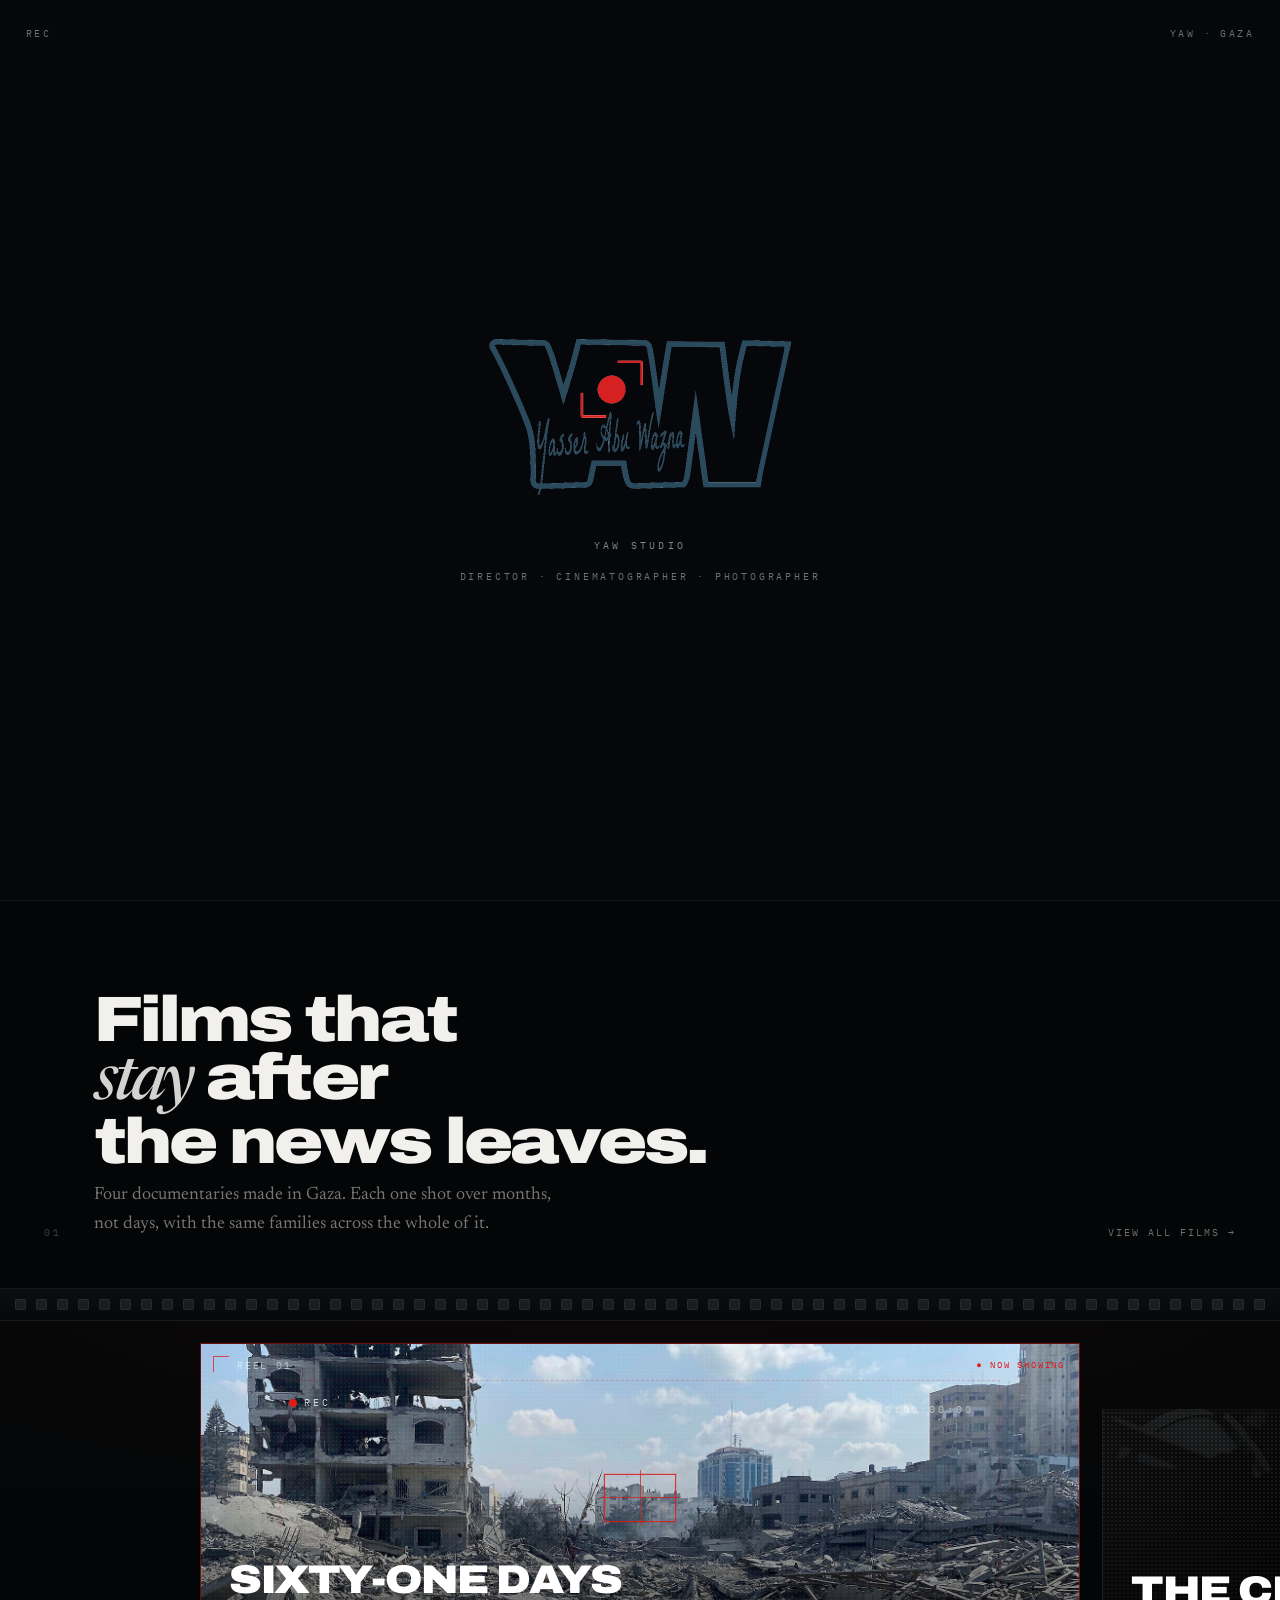
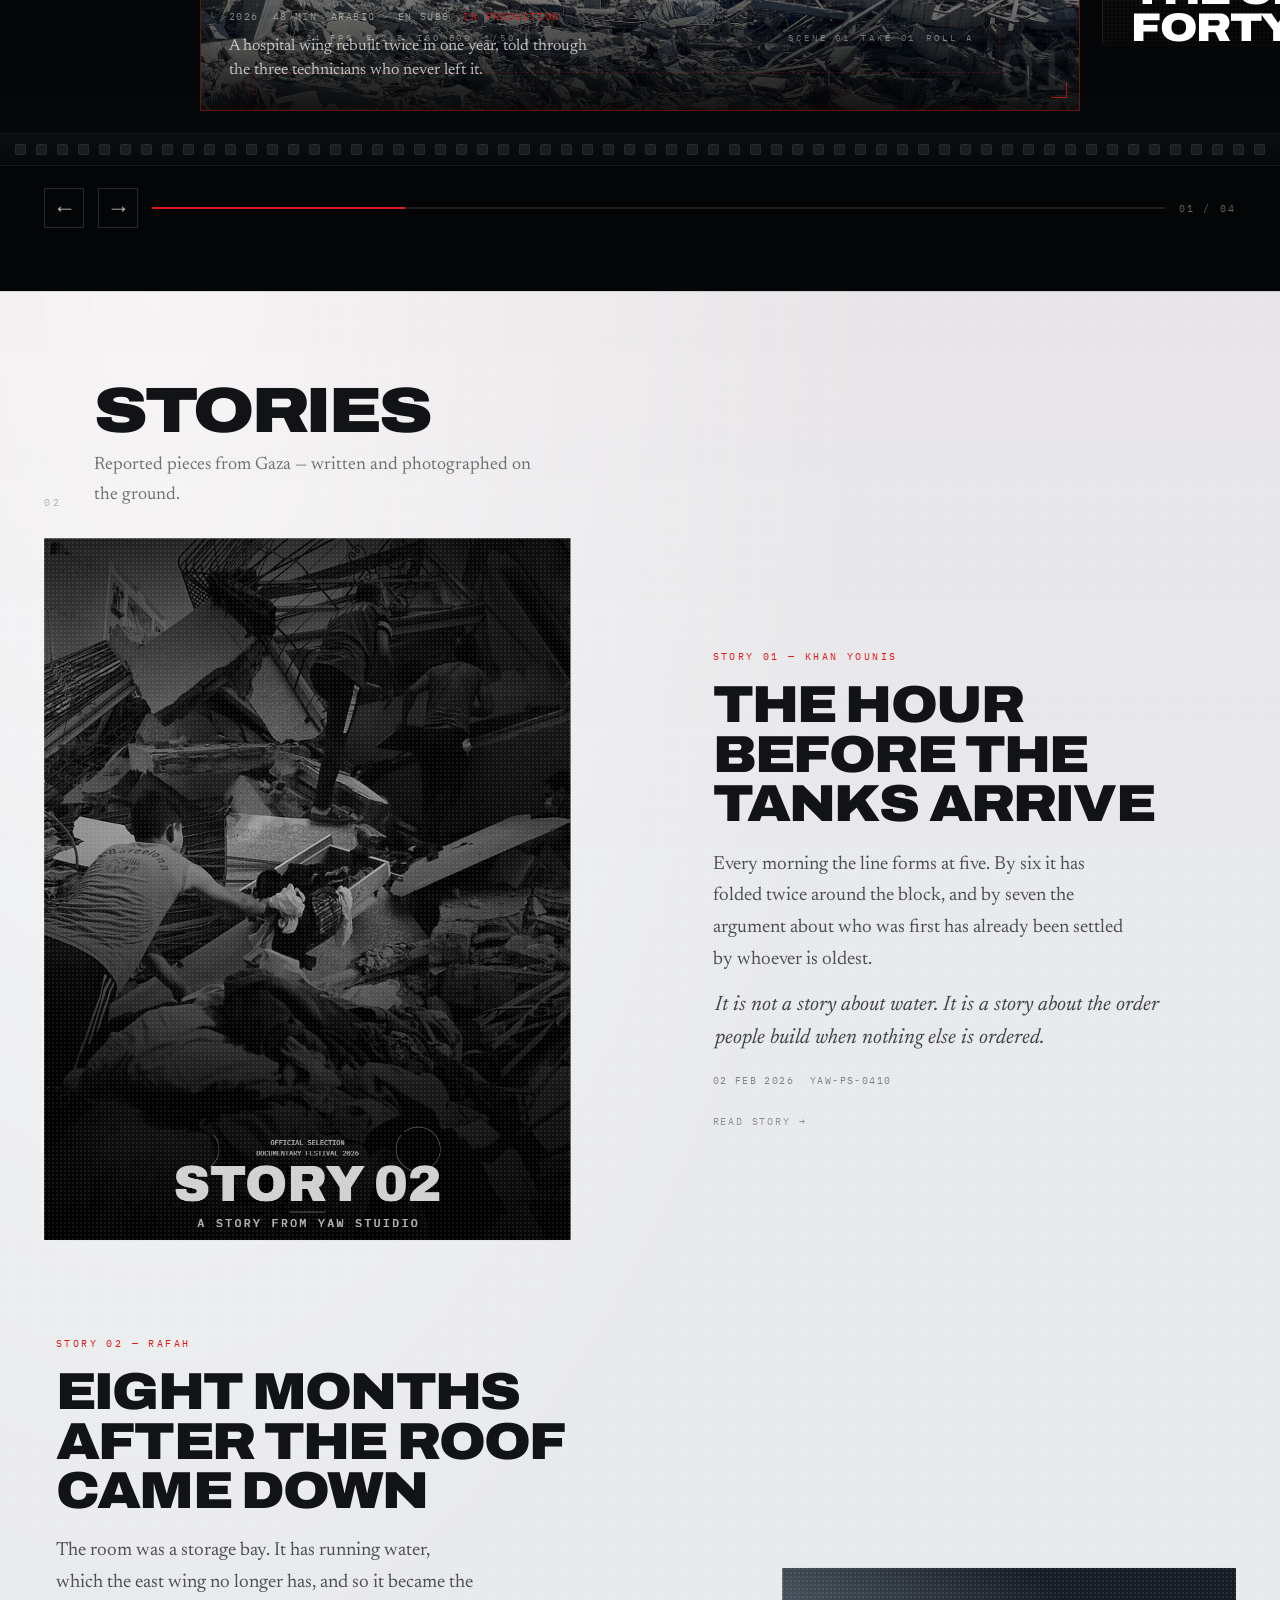
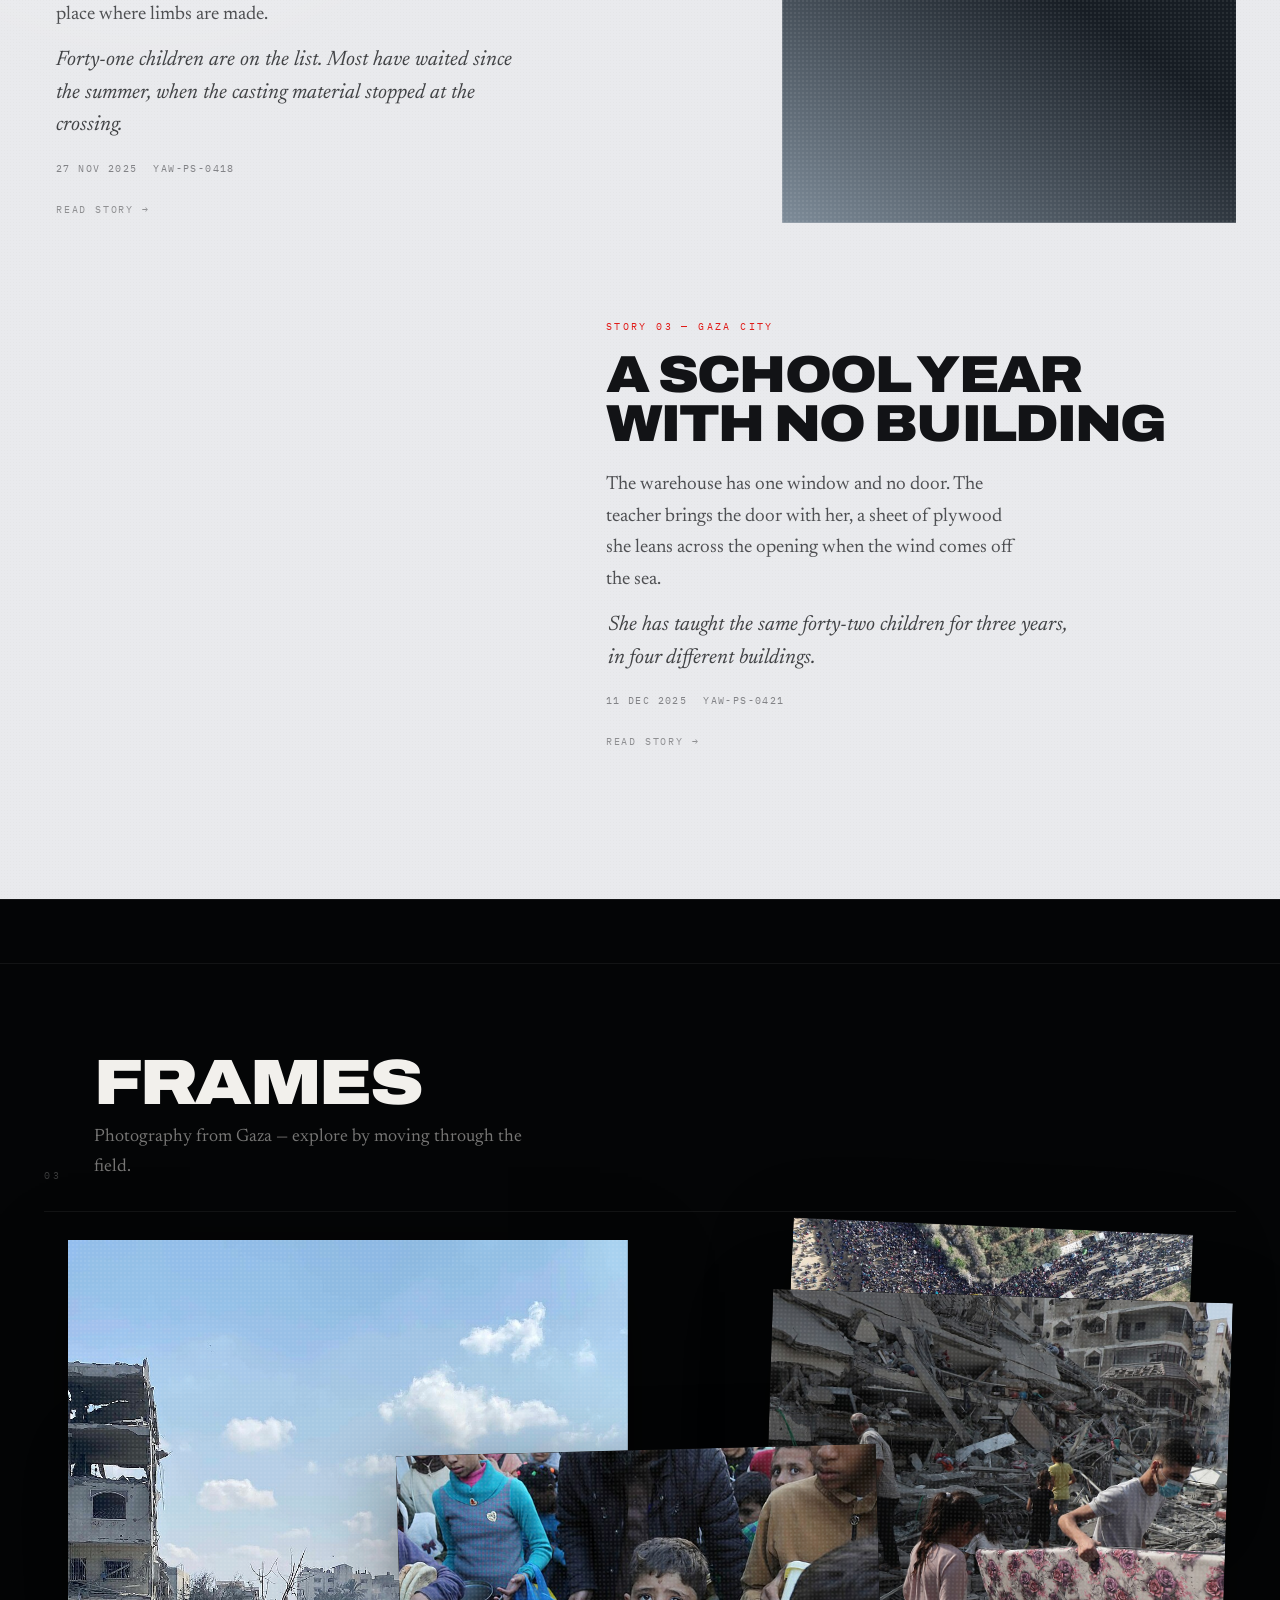
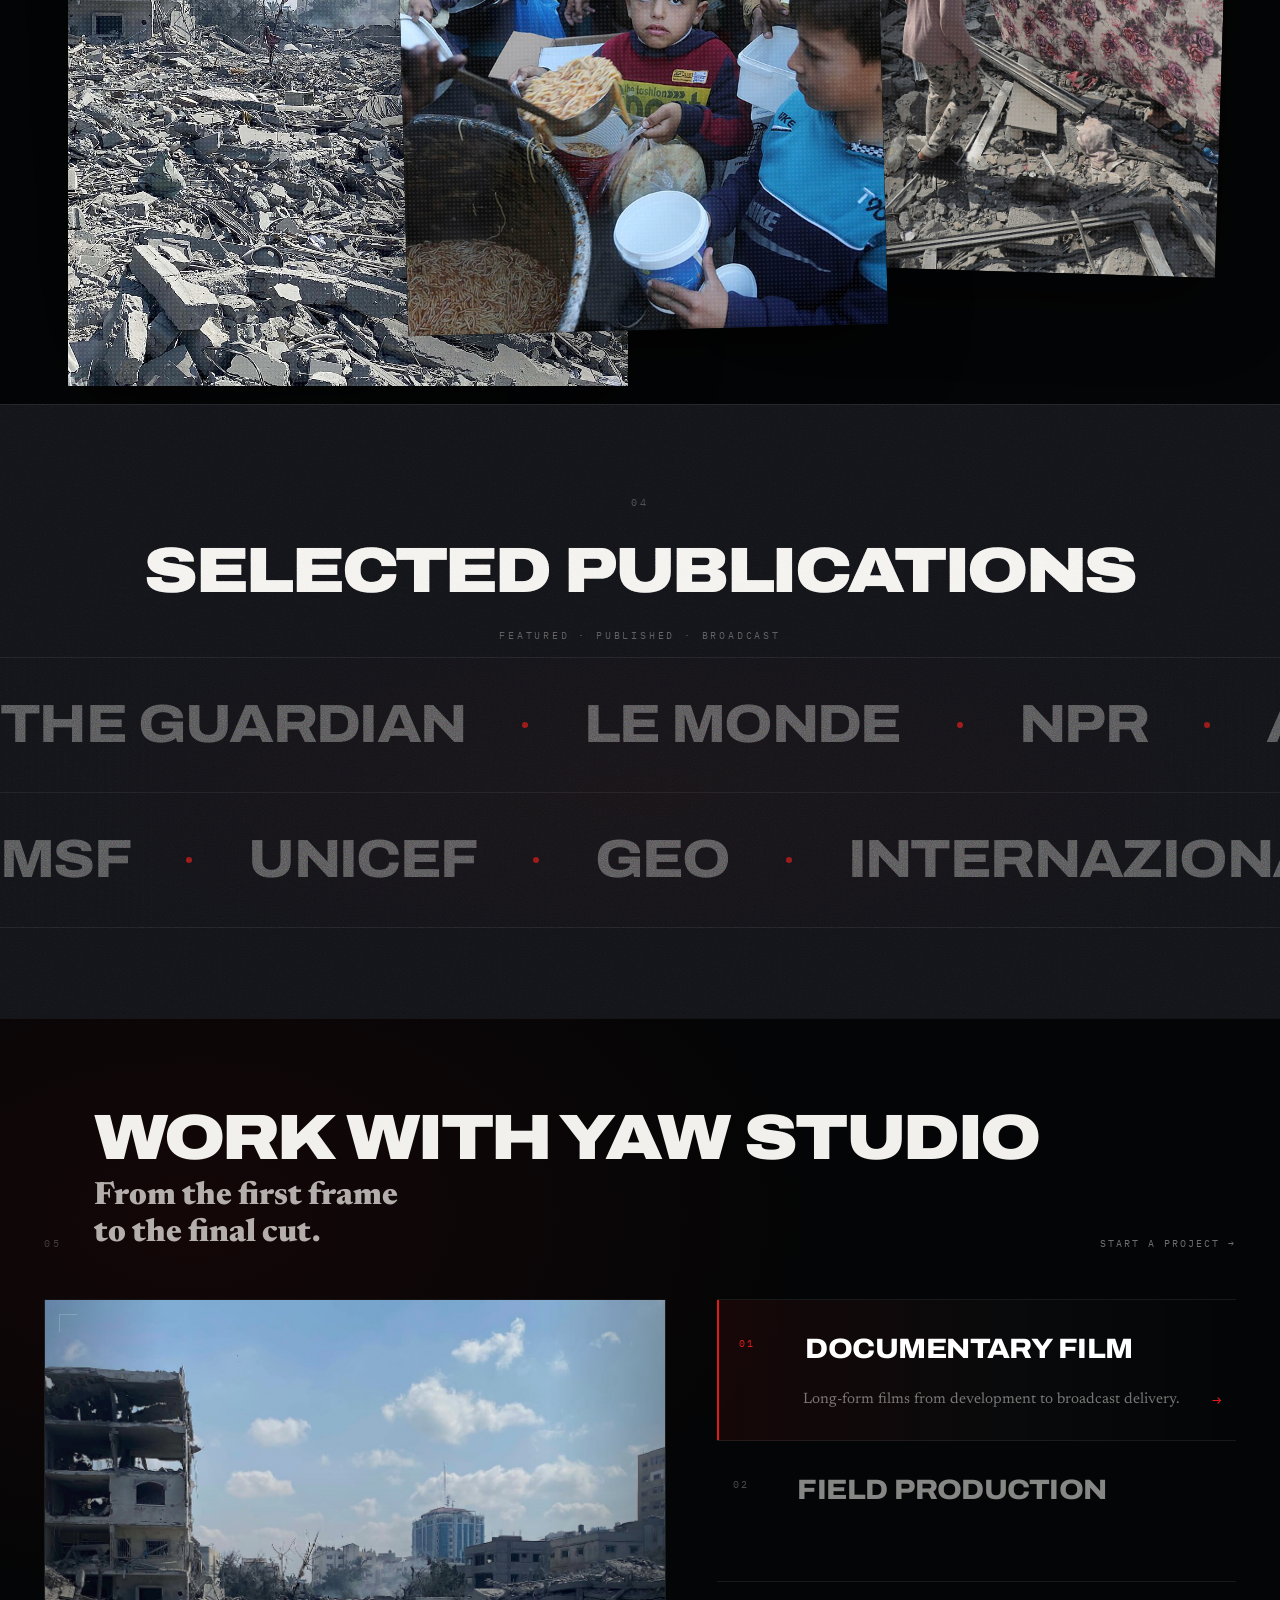
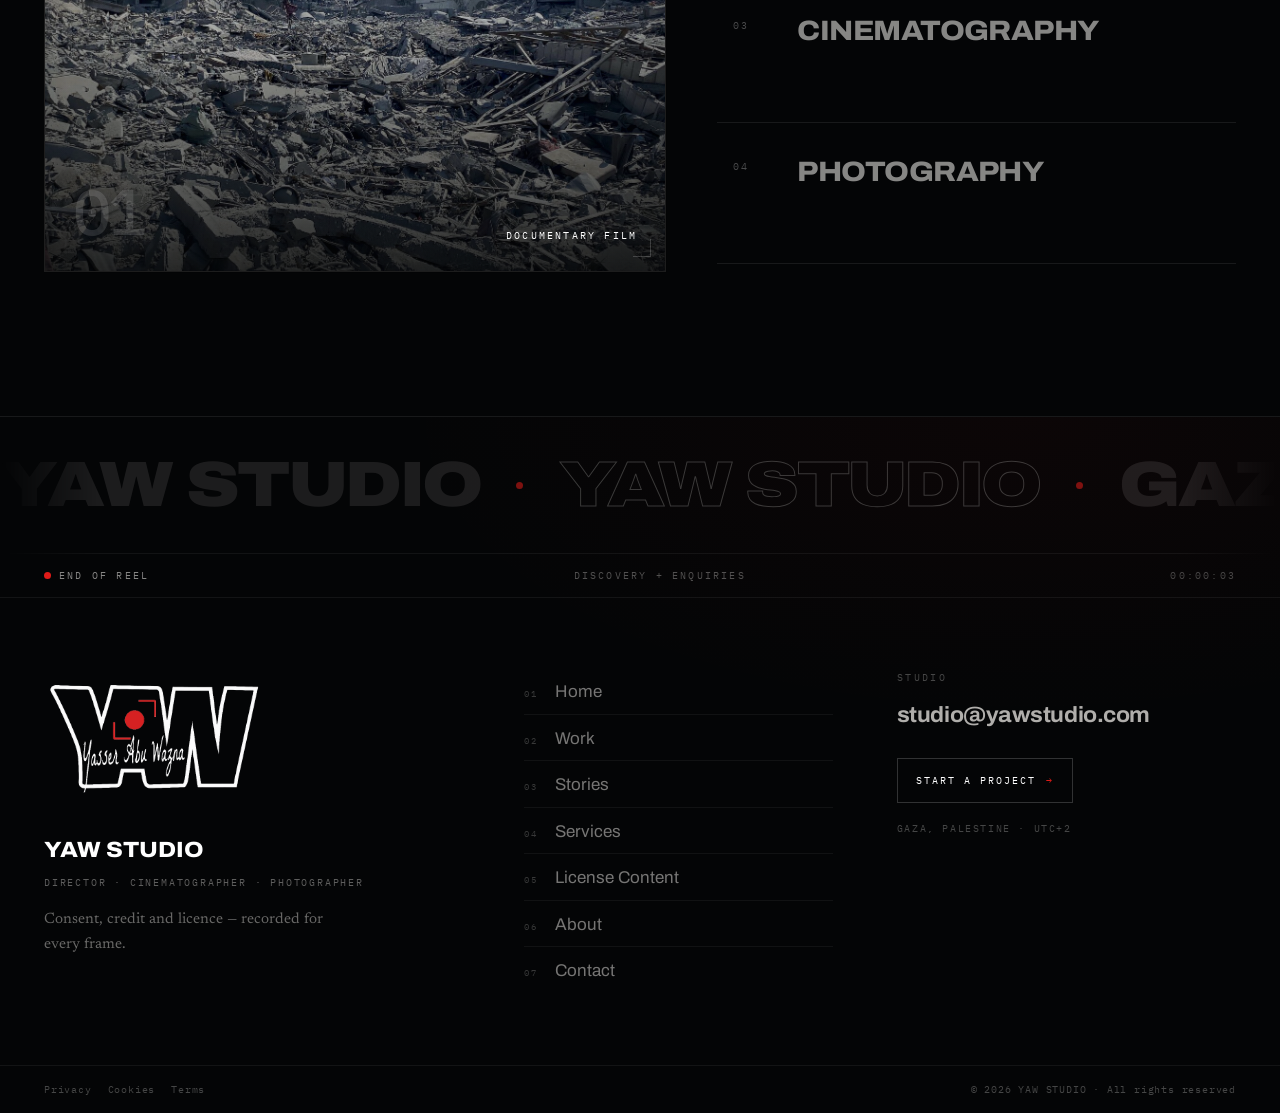
==== commit 3605c2cf: "Ship home refinements: YAW Studio branding, cinematic hero, and held-page UX. Unify public copy unde" ====
--- a/index.html
+++ b/index.html
@@ -3,9 +3,9 @@
 <head>
 <meta charset="utf-8">
 <meta name="viewport" content="width=device-width, initial-scale=1">
-<title>YAW STUDIO &mdash; Yasser Abu Wazna · documentary &amp; photography, Gaza</title>
-<meta name="description" content="Documentary film, reported photo stories and a cleared archive, produced in Gaza by Yasser Abu Wazna.">
-<meta property="og:title" content="YAW STUDIO — Yasser Abu Wazna, documentary and media production, Gaza">
+<title>YAW STUDIO &mdash; documentary &amp; photography, Gaza</title>
+<meta name="description" content="Documentary film, reported photo stories and a cleared archive, produced in Gaza.">
+<meta property="og:title" content="YAW STUDIO — documentary and media production, Gaza">
 <meta property="og:description" content="Films, stories and frames made in Gaza, with consent, credit and licence recorded for every frame.">
 <meta property="og:type" content="website">
 <link rel="icon" href="assets/logo/favicon-512.png">
@@ -17,7 +17,7 @@
 <link rel="stylesheet" href="assets/home.css">
 <link rel="stylesheet" href="assets/home-v2.css">
 </head>
-<body class="home home-v2 fs-cine home-refined">
+<body class="home home-v2 fs-cine home-refined" data-lock-links>
 <a class="skip" href="#main">Skip to content</a>
 <div class="v2-chip" aria-label="Palette comparison">
   <span>Original</span>
@@ -43,17 +43,17 @@
     </a>
     <button class="close" id="menuClose" type="button">Close &times;</button>
   </div>
-  <div class="list"><a href="index.html" data-i="0"><span class="k">01</span><span class="w"><b>Home</b></span><span class="d">Yasser Abu Wazna &middot; Gaza</span></a><a href="work.html" data-i="1"><span class="k">02</span><span class="w"><b>Work</b></span><span class="d">Photography &middot; frames</span></a><a href="story.html" data-i="2"><span class="k">03</span><span class="w"><b>Stories</b></span><span class="d">Reported &middot; written &middot; photographed</span></a><a href="services.html" data-i="3"><span class="k">04</span><span class="w"><b>Services</b></span><span class="d">Commission &middot; production</span></a><a href="licensing.html" data-i="4"><span class="k">05</span><span class="w"><b>License Content</b></span><span class="d">Cleared stills &amp; footage</span></a><a href="about.html" data-i="5"><span class="k">06</span><span class="w"><b>About</b></span><span class="d">Yasser Abu Wazna &middot; Gaza</span></a><a href="contact.html" data-i="6"><span class="k">07</span><span class="w"><b>Contact</b></span><span class="d">Discovery &middot; enquiries</span></a></div>
+  <div class="list"><a href="index.html" data-i="0"><span class="k">01</span><span class="w"><b>Home</b></span><span class="d">YAW Studio &middot; Gaza</span></a><a href="work.html" data-i="1"><span class="k">02</span><span class="w"><b>Work</b></span><span class="d">Photography &middot; frames</span></a><a href="story.html" data-i="2"><span class="k">03</span><span class="w"><b>Stories</b></span><span class="d">Reported &middot; written &middot; photographed</span></a><a href="services.html" data-i="3"><span class="k">04</span><span class="w"><b>Services</b></span><span class="d">Commission &middot; production</span></a><a href="licensing.html" data-i="4"><span class="k">05</span><span class="w"><b>License Content</b></span><span class="d">Cleared stills &amp; footage</span></a><a href="about.html" data-i="5"><span class="k">06</span><span class="w"><b>About</b></span><span class="d">YAW Studio &middot; Gaza</span></a><a href="contact.html" data-i="6"><span class="k">07</span><span class="w"><b>Contact</b></span><span class="d">Discovery &middot; enquiries</span></a></div>
   <div class="view">
     <div class="lay on"><div class="ph"><img src="images/gaza-war-01.jpg" alt="Rubble field after a strike, Gaza" loading="lazy"></div><span class="lay-cap">Gaza &middot; after the strike</span></div>
     <div class="lay"><div class="ph c"><img src="images/demo-damage.jpg" alt="A family carries a mattress out through the rubble, Gaza" loading="lazy"></div><span class="lay-cap">Gaza &middot; carrying what is left</span></div>
     <div class="lay"><div class="ph b"><img src="images/gaza-war-02.jpg" alt="Neighbours salvage belongings from a collapsed building, Gaza" loading="lazy"></div><span class="lay-cap">Gaza &middot; salvaging a home</span></div>
     <div class="lay"><div class="ph"><img src="images/gaza-war-01.jpg" alt="Rubble field after a strike, Gaza" loading="lazy"></div><span class="lay-cap">Gaza &middot; field production</span></div>
     <div class="lay"><div class="ph d"><img src="images/demo-damage.jpg" alt="A family carries a mattress out through the rubble, Gaza" loading="lazy"></div><span class="lay-cap">Gaza &middot; cleared for licence</span></div>
-    <div class="lay"><div class="ph c"><img src="images/yasser-rory-peck.jpg" alt="Rory Peck Award for news and features, won by Yasser Abu Wazna in 2025" loading="lazy"></div><span class="lay-cap">Rory Peck Award &middot; 2025</span></div>
+    <div class="lay"><div class="ph c"><img src="images/yasser-rory-peck.jpg" alt="Rory Peck Award for news and features, YAW Studio, 2025" loading="lazy"></div><span class="lay-cap">Rory Peck Award &middot; 2025</span></div>
     <div class="lay"><div class="ph b"><img src="images/gaza-war-02.jpg" alt="Neighbours salvage belongings from a collapsed building, Gaza" loading="lazy"></div><span class="lay-cap">Gaza &middot; studio enquiries</span></div>
   </div>
-  <div class="foot"><span>Yasser Abu Wazna &middot; YAW STUDIO</span>
+  <div class="foot"><span>YAW Studio</span>
   <span>studio@yawstudio.com</span><span>Gaza, Palestine</span></div>
 </div>
 <main id="main">
@@ -67,11 +67,41 @@
 </div>
 
 <section class="cine hero-cine" id="top">
-  <div class="reel"><figure class="shot" data-ref="YAW-P-2261" data-place="Gaza City" data-date="14 Mar 2026" data-rights="Available to licence"><div class="ph"><img src="images/gaza-war-01.jpg" alt="Rubble field after a strike, Gaza" loading="lazy"></div></figure><figure class="shot" data-ref="YAW-P-0001" data-place="Gaza" data-date="2026" data-rights="Director &middot; Cinematographer"><div class="ph c"><img src="images/yasser-rory-peck.jpg" alt="Rory Peck Award for news and features, won by Yasser Abu Wazna in 2025" loading="lazy"></div></figure><figure class="shot" data-ref="YAW-P-2277" data-place="Gaza City" data-date="11 Dec 2025" data-rights="Available to licence"><div class="ph c"><img src="images/gaza-war-02.jpg" alt="Neighbours salvage belongings from a collapsed building, Gaza" loading="lazy"></div></figure><figure class="shot" data-ref="YAW-PS-0418" data-place="Rafah" data-date="27 Nov 2025" data-rights="Contact first"><div class="ph b"><img src="images/demo-damage.jpg" alt="A family carries a mattress out through the rubble, Gaza" loading="lazy"></div></figure></div>
+  <div class="reel">
+    <figure class="shot has-clip on"
+      data-dwell="14000"
+      data-eyebrow="YAW STUDIO &middot; Gaza"
+      data-title="YAW Studio"
+      data-role="Director &middot; Cinematographer &middot; Photographer"
+      data-ref="YAW-V-2261" data-place="Gaza City" data-date="14 Mar 2026" data-rights="Available to licence">
+      <div class="ph"><img src="images/gaza-war-01.jpg" alt="Rubble field after a strike, Gaza" loading="eager"><video class="hero-clip" muted loop playsinline preload="auto" poster="images/gaza-war-01.jpg" aria-hidden="true" tabindex="-1"><source src="videos/hero-gaza-720.mp4" type="video/mp4" data-src-mobile="videos/hero-gaza-540.mp4"></video></div>
+    </figure>
+    <figure class="shot"
+      data-eyebrow="Award &middot; 2025"
+      data-title="Rory Peck Award"
+      data-role="News &amp; features &middot; filmed in Gaza"
+      data-ref="YAW-P-0001" data-place="Gaza" data-date="2026" data-rights="Director &middot; Cinematographer">
+      <div class="ph c"><img src="images/yasser-rory-peck.jpg" alt="Rory Peck Award for news and features, YAW Studio, 2025" loading="lazy"></div>
+    </figure>
+    <figure class="shot"
+      data-eyebrow="Field frame &middot; Gaza City"
+      data-title="After the news leaves"
+      data-role="Documentary film &middot; long-form coverage"
+      data-ref="YAW-P-2277" data-place="Gaza City" data-date="11 Dec 2025" data-rights="Available to licence">
+      <div class="ph c"><img src="images/gaza-war-02.jpg" alt="Neighbours salvage belongings from a collapsed building, Gaza" loading="lazy"></div>
+    </figure>
+    <figure class="shot"
+      data-eyebrow="Rafah &middot; Nov 2025"
+      data-title="What remains"
+      data-role="Photography &middot; cleared for licence"
+      data-ref="YAW-PS-0418" data-place="Rafah" data-date="27 Nov 2025" data-rights="Contact first">
+      <div class="ph b"><img src="images/demo-damage.jpg" alt="A family carries a mattress out through the rubble, Gaza" loading="lazy"></div>
+    </figure>
+  </div>
   <div class="grain"></div><div class="vig"></div>
   <div class="cap">
     <p class="hero-eyebrow">YAW STUDIO &middot; Gaza</p>
-    <h1>Yasser Abu Wazna</h1>
+    <h1>YAW Studio</h1>
     <div class="role">Director &middot; Cinematographer &middot; Photographer</div>
   </div>
   <div class="cine-foot">
@@ -202,7 +232,7 @@
   </header>
   <div class="story-mag"><a class="story-editorial even ratio-portrait" href="story.html">
   <div class="story-media">
-    <div class="ph"><img src="images/gaza-war-02.jpg" alt="Neighbours salvage belongings from a collapsed building, Gaza" loading="lazy"></div>
+    <div class="ph"><img src="images/yaw-poster-1000x1500.png" alt="Neighbours salvage belongings from a collapsed building, Gaza" loading="lazy"></div>
     <div class="story-veil"></div>
     <span class="story-frame" aria-hidden="true"></span>
     <span class="story-num">01</span>
@@ -217,7 +247,7 @@
   </div>
 </a><a class="story-editorial odd ratio-cinema" href="story.html">
   <div class="story-media">
-    <div class="ph b"><img src="images/demo-damage.jpg" alt="A family carries a mattress out through the rubble, Gaza" loading="lazy"></div>
+    <div class="ph b"><img src="images/yaw-poster-1080x1920.png" alt="A family carries a mattress out through the rubble, Gaza" loading="lazy"></div>
     <div class="story-veil"></div>
     <span class="story-frame" aria-hidden="true"></span>
     <span class="story-num">02</span>
@@ -331,7 +361,7 @@
   </header>
   <div class="prod-reel">
     <div class="prod-visual">
-      <div class="prod-img on" data-cap="01" data-label="Documentary film"><div class="ph"><img src="images/gaza-war-01.jpg" alt="Documentary film — rubble field after a strike, Gaza" loading="lazy"></div></div><div class="prod-img" data-cap="02" data-label="Field production"><div class="ph b"><img src="images/gaza-war-02.jpg" alt="Field production — neighbours salvage belongings, Gaza" loading="lazy"></div></div><div class="prod-img" data-cap="03" data-label="Cinematography"><div class="ph c"><img src="images/demo-damage.jpg" alt="Cinematography — carrying what is left through the rubble, Gaza" loading="lazy"></div></div><div class="prod-img" data-cap="04" data-label="Photography"><div class="ph d"><img src="images/yasser-rory-peck.jpg" alt="Photography — Rory Peck Award, Yasser Abu Wazna, 2025" loading="lazy"></div></div>
+      <div class="prod-img on" data-cap="01" data-label="Documentary film"><div class="ph"><img src="images/gaza-war-01.jpg" alt="Documentary film — rubble field after a strike, Gaza" loading="lazy"></div></div><div class="prod-img" data-cap="02" data-label="Field production"><div class="ph b"><img src="images/gaza-war-02.jpg" alt="Field production — neighbours salvage belongings, Gaza" loading="lazy"></div></div><div class="prod-img" data-cap="03" data-label="Cinematography"><div class="ph c"><img src="images/demo-damage.jpg" alt="Cinematography — carrying what is left through the rubble, Gaza" loading="lazy"></div></div><div class="prod-img" data-cap="04" data-label="Photography"><div class="ph d"><img src="images/yasser-rory-peck.jpg" alt="Photography — Rory Peck Award, YAW Studio, 2025" loading="lazy"></div></div>
       <div class="prod-veil" aria-hidden="true"></div>
       <div class="prod-corners" aria-hidden="true"><i class="tl"></i><i class="br"></i></div>
       <div class="prod-hud">
@@ -372,12 +402,12 @@
   <div class="end-marq" aria-hidden="true">
     <div class="end-marq-run">
       <span>YAW STUDIO</span><i></i>
-      <span>Yasser Abu Wazna</span><i></i>
+      <span>YAW Studio</span><i></i>
       <span>Gaza</span><i></i>
       <span>Documentary</span><i></i>
       <span>Photography</span><i></i>
       <span>YAW STUDIO</span><i></i>
-      <span>Yasser Abu Wazna</span><i></i>
+      <span>YAW Studio</span><i></i>
       <span>Gaza</span><i></i>
       <span>Documentary</span><i></i>
       <span>Photography</span><i></i>
--- a/assets/style.css
+++ b/assets/style.css
@@ -376,7 +376,9 @@
   position:absolute;z-index:5;left:var(--pad);right:var(--pad);bottom:clamp(100px,14vh,160px);color:#fff;
   opacity:0;transform:translateY(24px);
   animation:heroCap 1.2s .4s var(--ease-out, cubic-bezier(.16,1,.3,1)) forwards;
-}
+  transition:opacity .22s ease,transform .22s ease;
+}
+.cine .cap.is-swapping{opacity:0;transform:translateY(10px)}
 @keyframes heroCap{to{opacity:1;transform:none}}
 .cine .cap h1{
   font-family:var(--disp);font-variation-settings:"wdth" 118;font-weight:900;
@@ -410,6 +412,15 @@
 .cine .shot .ph{position:absolute;inset:0;height:100%}
 .cine .shot.on .ph{animation:kb 11s linear forwards}
 @keyframes kb{from{transform:scale(1.02)}to{transform:scale(1.13)}}
+
+/* the opening frame runs as footage — the still underneath stands in
+   until the clip is decoded, and covers browsers that refuse autoplay */
+.cine .shot .ph video.hero-clip{
+  position:absolute;inset:0;width:100%;height:100%;object-fit:cover;
+  opacity:0;transition:opacity 1.2s ease}
+.cine .shot .ph video.hero-clip.is-ready{opacity:1}
+/* footage carries its own movement, so the ken-burns push is dropped here */
+.cine .shot.has-clip.on .ph{animation:none}
 
 /* film grain — one static tile, drifting slowly. Cheap on the GPU. */
 .cine .grain{position:absolute;inset:-40px;z-index:2;pointer-events:none;opacity:.16;
@@ -459,6 +470,7 @@
 @media (prefers-reduced-motion:reduce){
   .intro{display:none!important}
   .cine .shot.on .ph{animation:none}
+  .cine .shot .ph video.hero-clip{display:none}
   .cine .grain{animation:none}
   .cine .cue{animation:none}
   .strip-reel .track{animation:none}
@@ -545,26 +557,33 @@
 .overlay{position:fixed;inset:0;z-index:400;background:#040506;color:#EDF1F5;
   clip-path:inset(0 0 100% 0);pointer-events:none;
   transition:clip-path .85s cubic-bezier(.62,0,.18,1);overflow:hidden;
-  display:flex;flex-direction:column;
-  padding:clamp(96px,14vh,140px) 0 clamp(72px,11vh,110px)}
+  display:flex;flex-direction:column}
 .overlay.open{clip-path:inset(0 0 0 0);pointer-events:auto}
 .overlay .view{position:absolute;inset:0;z-index:0;overflow:hidden;border:0}
 .overlay .view::after{content:"";position:absolute;inset:0;z-index:1;
   background:linear-gradient(to right,rgba(4,5,6,.88) 0%,rgba(4,5,6,.72) 42%,rgba(4,5,6,.55) 100%)}
+/* the list takes whatever the bar and the strap leave behind, and scrolls
+   inside it — no item can ever sit under the bar */
 .overlay .list{
-  position:relative;z-index:3;margin:auto 0;align-self:stretch;
+  position:relative;z-index:3;
+  flex:1 1 auto;min-height:0;
+  display:flex;flex-direction:column;
   padding:clamp(12px,2vh,28px) var(--pad);
   max-width:680px;width:100%;
-  max-height:100%;overflow-y:auto;
+  overflow-y:auto;overscroll-behavior:contain;-webkit-overflow-scrolling:touch;
   scrollbar-width:thin;
 }
+/* auto margins centre the list while there is room and collapse to zero
+   once it overflows, so the first item stays reachable at any zoom */
+.overlay .list>a:first-child{margin-top:auto}
+.overlay .list>a:last-child{margin-bottom:auto}
 @media(max-width:860px){
   .overlay .view::after{background:rgba(4,5,6,.82)}
   .overlay .list{max-width:none}
 }
-.overlay .top{position:absolute;top:0;left:0;right:0;z-index:5;display:flex;justify-content:space-between;
+.overlay .top{position:relative;flex:0 0 auto;z-index:5;display:flex;justify-content:space-between;
   align-items:center;gap:16px;padding:18px var(--pad);border-bottom:1px solid #141C26}
-.overlay .top img,.overlay .top .brand .mark{width:clamp(130px,16vw,200px);height:auto;display:block}
+.overlay .top img,.overlay .top .brand .mark{width:clamp(110px,min(16vw,15vh),200px);height:auto;display:block}
 .overlay .close{background:none;border:0;cursor:pointer;color:#8FA0B2;
   font-family:var(--mono);font-size:10.5px;letter-spacing:.22em;text-transform:uppercase}
 .overlay .close:hover{color:#fff}
@@ -575,10 +594,10 @@
 @keyframes sweep{0%{transform:scaleX(0)}55%{transform:scaleX(1)}100%{transform:scaleX(1);opacity:0}}
 
 .overlay .list a{display:flex;align-items:baseline;gap:14px;text-decoration:none;color:#EDF1F5;
-  padding:clamp(5px,.85vh,11px) 0;position:relative}
+  padding:clamp(5px,.85vh,11px) 0;position:relative;flex:0 0 auto}
 .overlay .list a .k{font-family:var(--mono);font-size:10px;letter-spacing:.2em;color:#5E748A;width:34px;flex:0 0 auto}
 .overlay .list a b{font-family:var(--disp);font-variation-settings:"wdth" 118;font-weight:900;
-  font-size:clamp(22px,3.8vw,46px);letter-spacing:-.04em;line-height:1.05;text-transform:uppercase;
+  font-size:clamp(20px,min(3.8vw,5vh),46px);letter-spacing:-.04em;line-height:1.05;text-transform:uppercase;
   transform:translateY(110%);display:inline-block;transition:transform .7s cubic-bezier(.2,.85,.2,1),color .3s}
 .overlay .list a .w{overflow:hidden;display:block}
 .overlay.open .list a b{transform:none}
@@ -600,10 +619,20 @@
 .overlay.open .view .lay.on .ph img{animation:menuKen 10s linear forwards}
 @keyframes menuKen{from{transform:scale(1.06)}to{transform:scale(1.14)}}
 .overlay .view{display:block!important}
-.overlay .foot{position:absolute;bottom:0;left:0;right:0;z-index:5;display:flex;justify-content:space-between;
+.overlay .foot{position:relative;flex:0 0 auto;z-index:5;display:flex;justify-content:space-between;
   gap:16px;flex-wrap:wrap;padding:14px var(--pad);border-top:1px solid #141C26;
   font-family:var(--mono);font-size:10px;letter-spacing:.16em;color:#5E748A}
+/* short viewports — zoomed-in desktops, phones in landscape */
+@media(max-height:620px){
+  .overlay .top{padding:10px var(--pad)}
+  .overlay .list{padding-top:8px;padding-bottom:8px}
+  .overlay .list a{padding:4px 0}
+  .overlay .foot{padding:9px var(--pad)}
+  .overlay .foot span:not(:first-child){display:none}
+}
 body.locked{overflow:hidden}
+/* a route that has been neutralised keeps its look but drops the promise */
+a.is-locked{cursor:default}
 
 @media (prefers-reduced-motion:reduce){
   .overlay{transition:none}
--- a/assets/home.css
+++ b/assets/home.css
@@ -659,7 +659,7 @@
 }
 
 /* ============================================================
-   06 · WORK WITH YASSER — production reel
+   06 · WORK WITH YAW STUDIO — production reel
    ============================================================ */
 .prod-act{
   background:
--- a/assets/home-v2.css
+++ b/assets/home-v2.css
@@ -82,21 +82,6 @@
 /* ---- final act reveal ---- */
 .home-v2 .final-act{margin-top:0}
 .home-v2 .final-copy h2{max-width:14ch;margin-left:auto;margin-right:auto}
-
-/* ---- footer motion: static brand line (publications keep motion) ---- */
-.home-v2 .end-marq-run{
-  animation:none;
-  justify-content:center;
-  width:100%;
-  flex-wrap:wrap;
-  gap:clamp(12px,2vw,28px);
-  padding:0 var(--pad);
-}
-.home-v2 .end-marq{
-  mask-image:none;-webkit-mask-image:none;
-}
-.home-v2 .end-marq-run span:nth-child(n+11),
-.home-v2 .end-marq-run i:nth-child(n+11){display:none}
 
 /* ---- focus polish ---- */
 .home-v2 .hero-ticks button:focus-visible{
@@ -178,7 +163,6 @@
    Menu — compact, clearer, easier on the eye
    ============================================================ */
 .home-v2 .overlay{
-  padding:clamp(72px,10vh,96px) 0 clamp(56px,8vh,80px);
   background:#070809;
 }
 .home-v2 .overlay .view::after{
@@ -197,7 +181,7 @@
   gap:10px;
 }
 .home-v2 .overlay .top .brand .mark{
-  width:clamp(130px,16vw,200px);
+  width:clamp(110px,min(16vw,14vh),200px);
 }
 .home-v2 .overlay .top .brand-word{
   font-size:10px;
@@ -213,14 +197,12 @@
 .home-v2 .overlay .list{
   max-width:min(420px,92vw);
   padding:clamp(8px,1.5vh,18px) var(--pad);
-  margin:auto 0;
-  align-self:stretch;
 }
 .home-v2 .overlay .list a{
   align-items:center;
   justify-content:flex-start;
   gap:12px;
-  padding:10px 0;
+  padding:clamp(6px,1.1vh,10px) 0;
   border-bottom:1px solid rgba(255,255,255,.05);
 }
 .home-v2 .overlay .list a:last-child{border-bottom:0}
@@ -234,7 +216,7 @@
 .home-v2 .overlay .list a b{
   font-variation-settings:"wdth" 108;
   font-weight:700;
-  font-size:clamp(17px,2.4vw,24px);
+  font-size:clamp(15px,min(2.4vw,3.1vh),24px);
   letter-spacing:-.02em;
   line-height:1.15;
   text-transform:none;
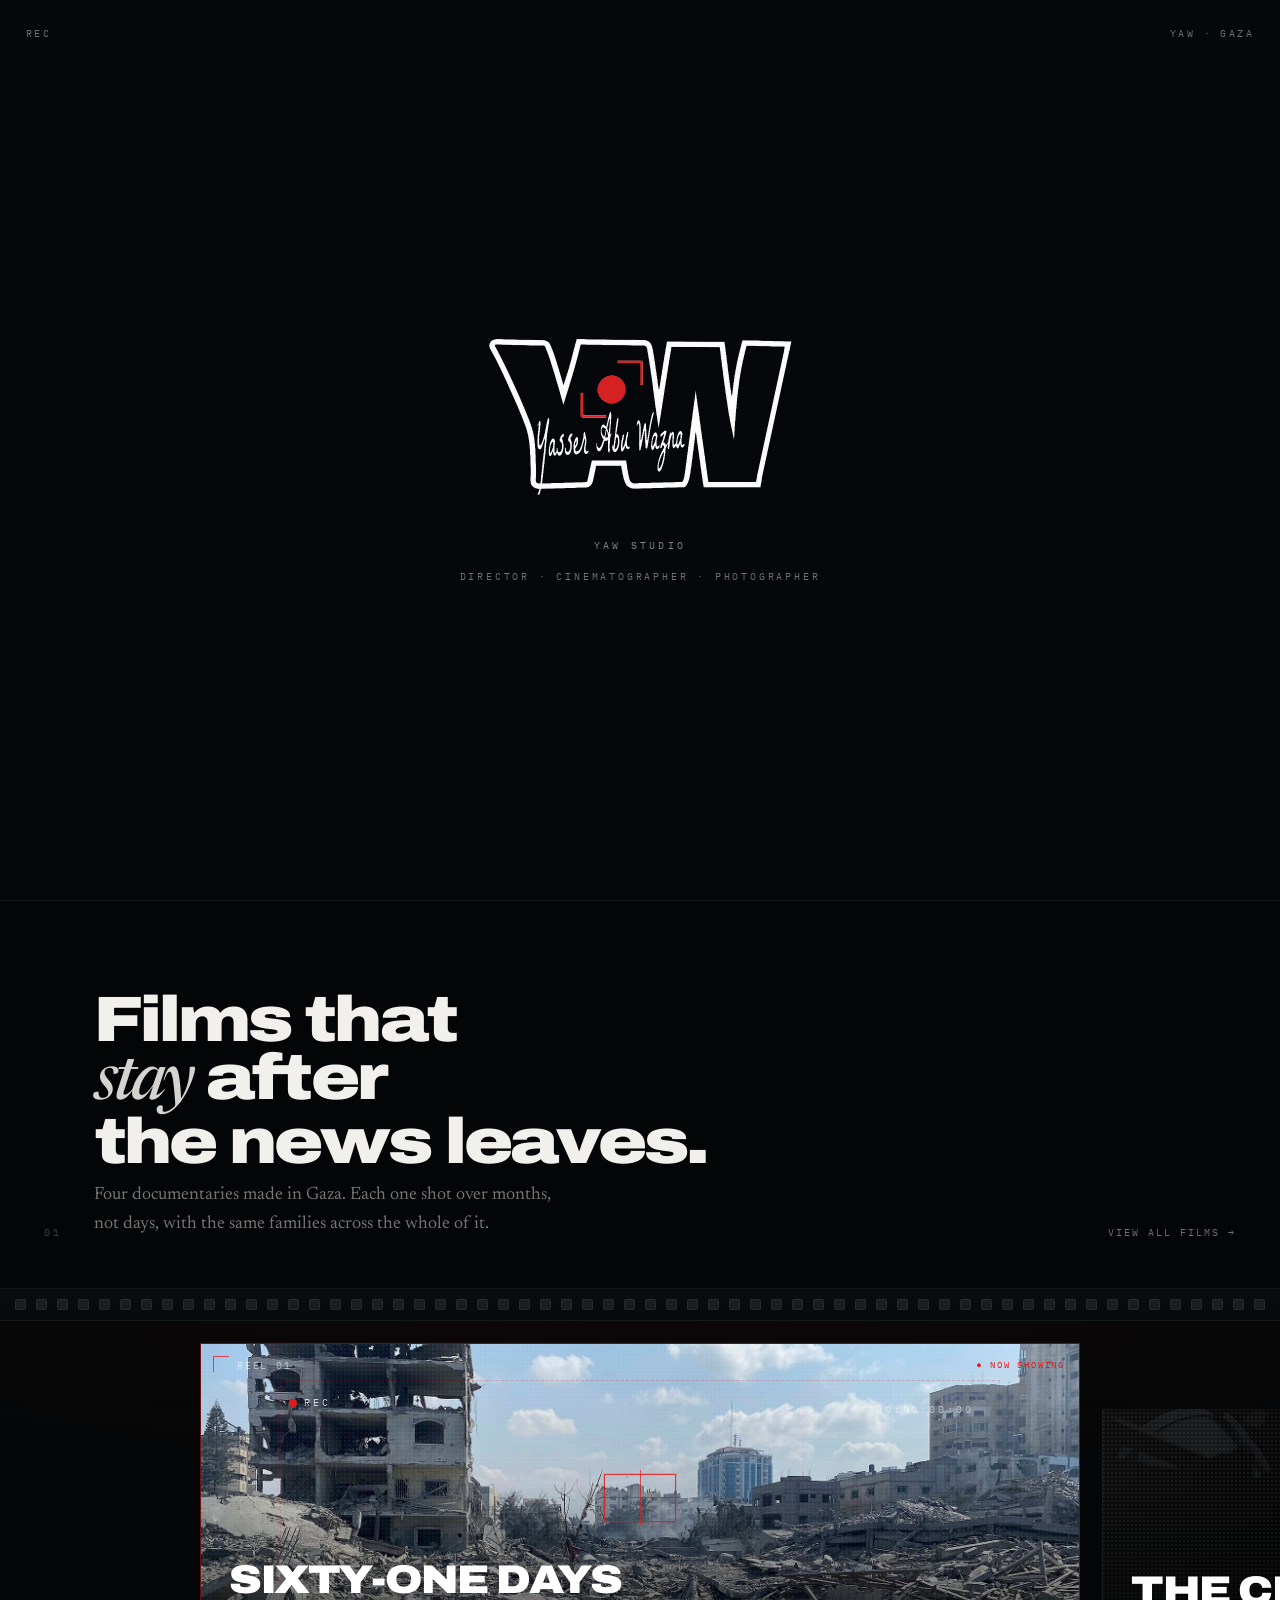
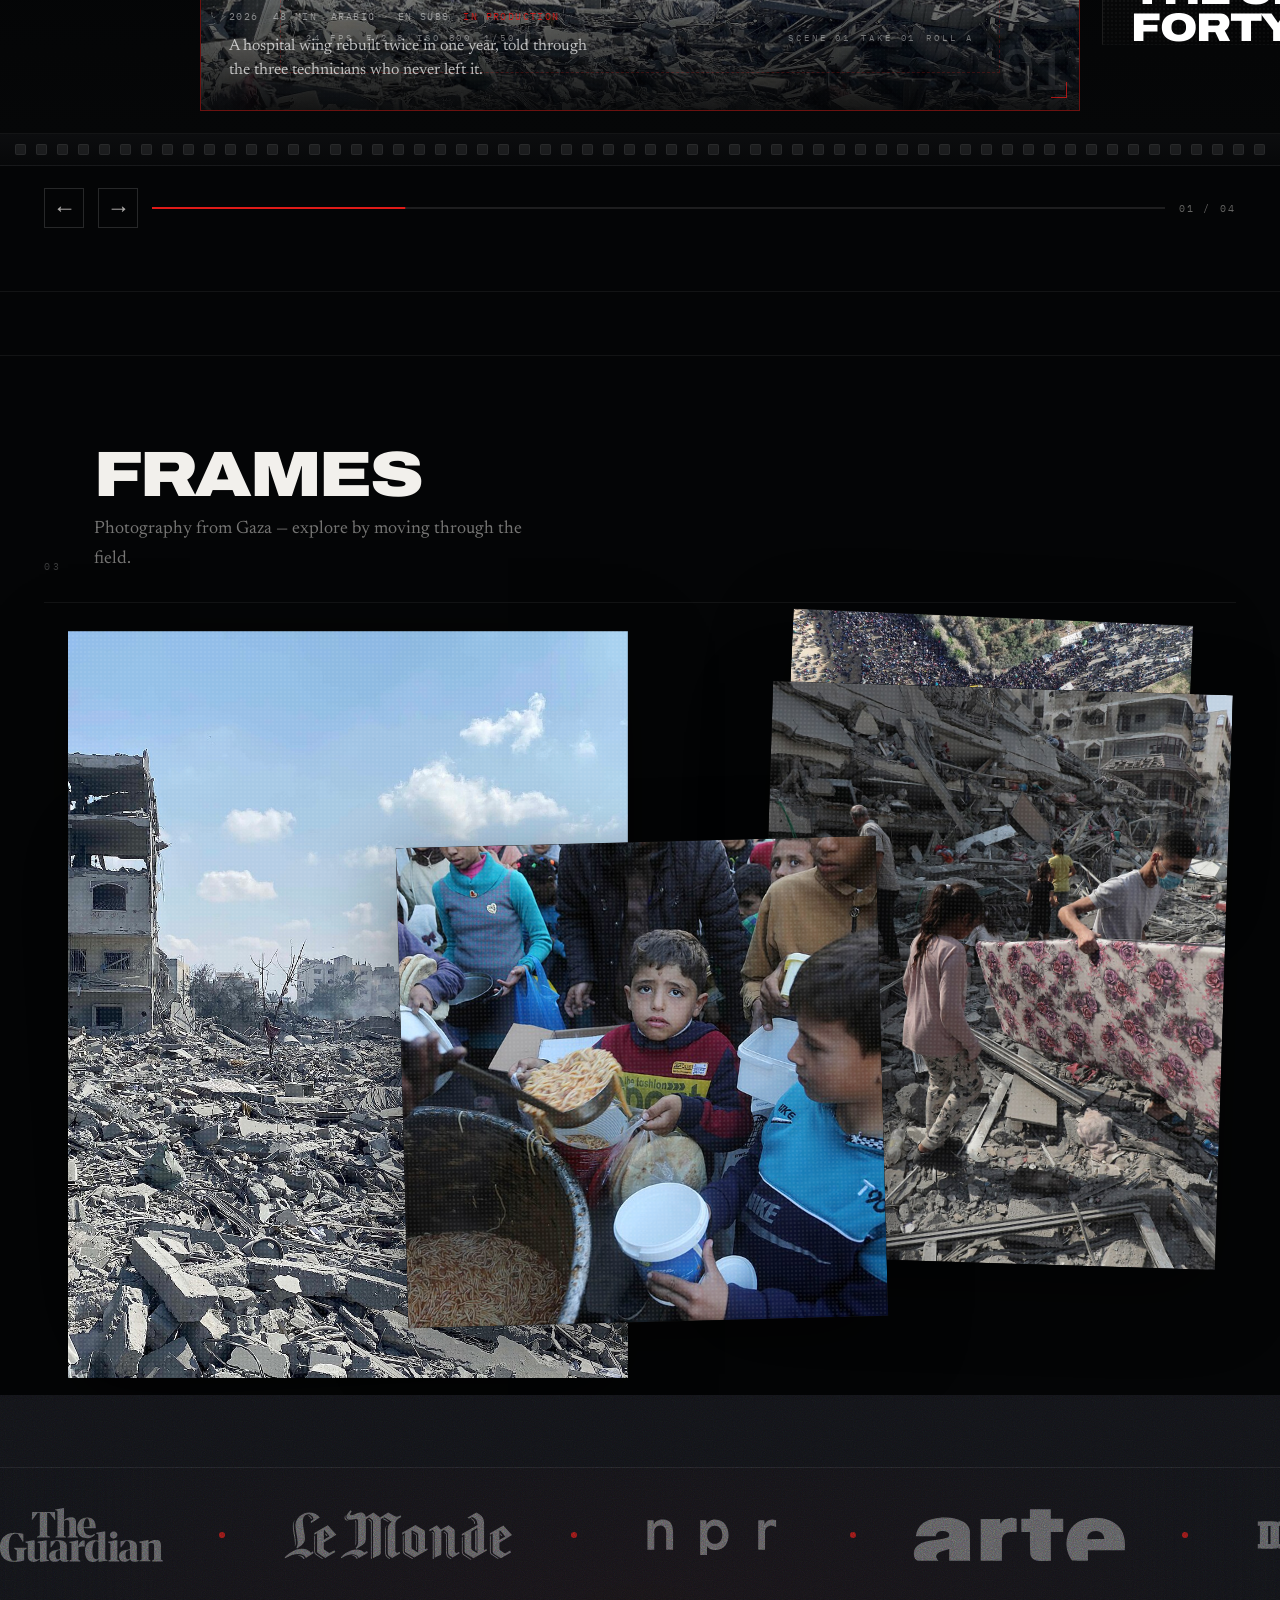
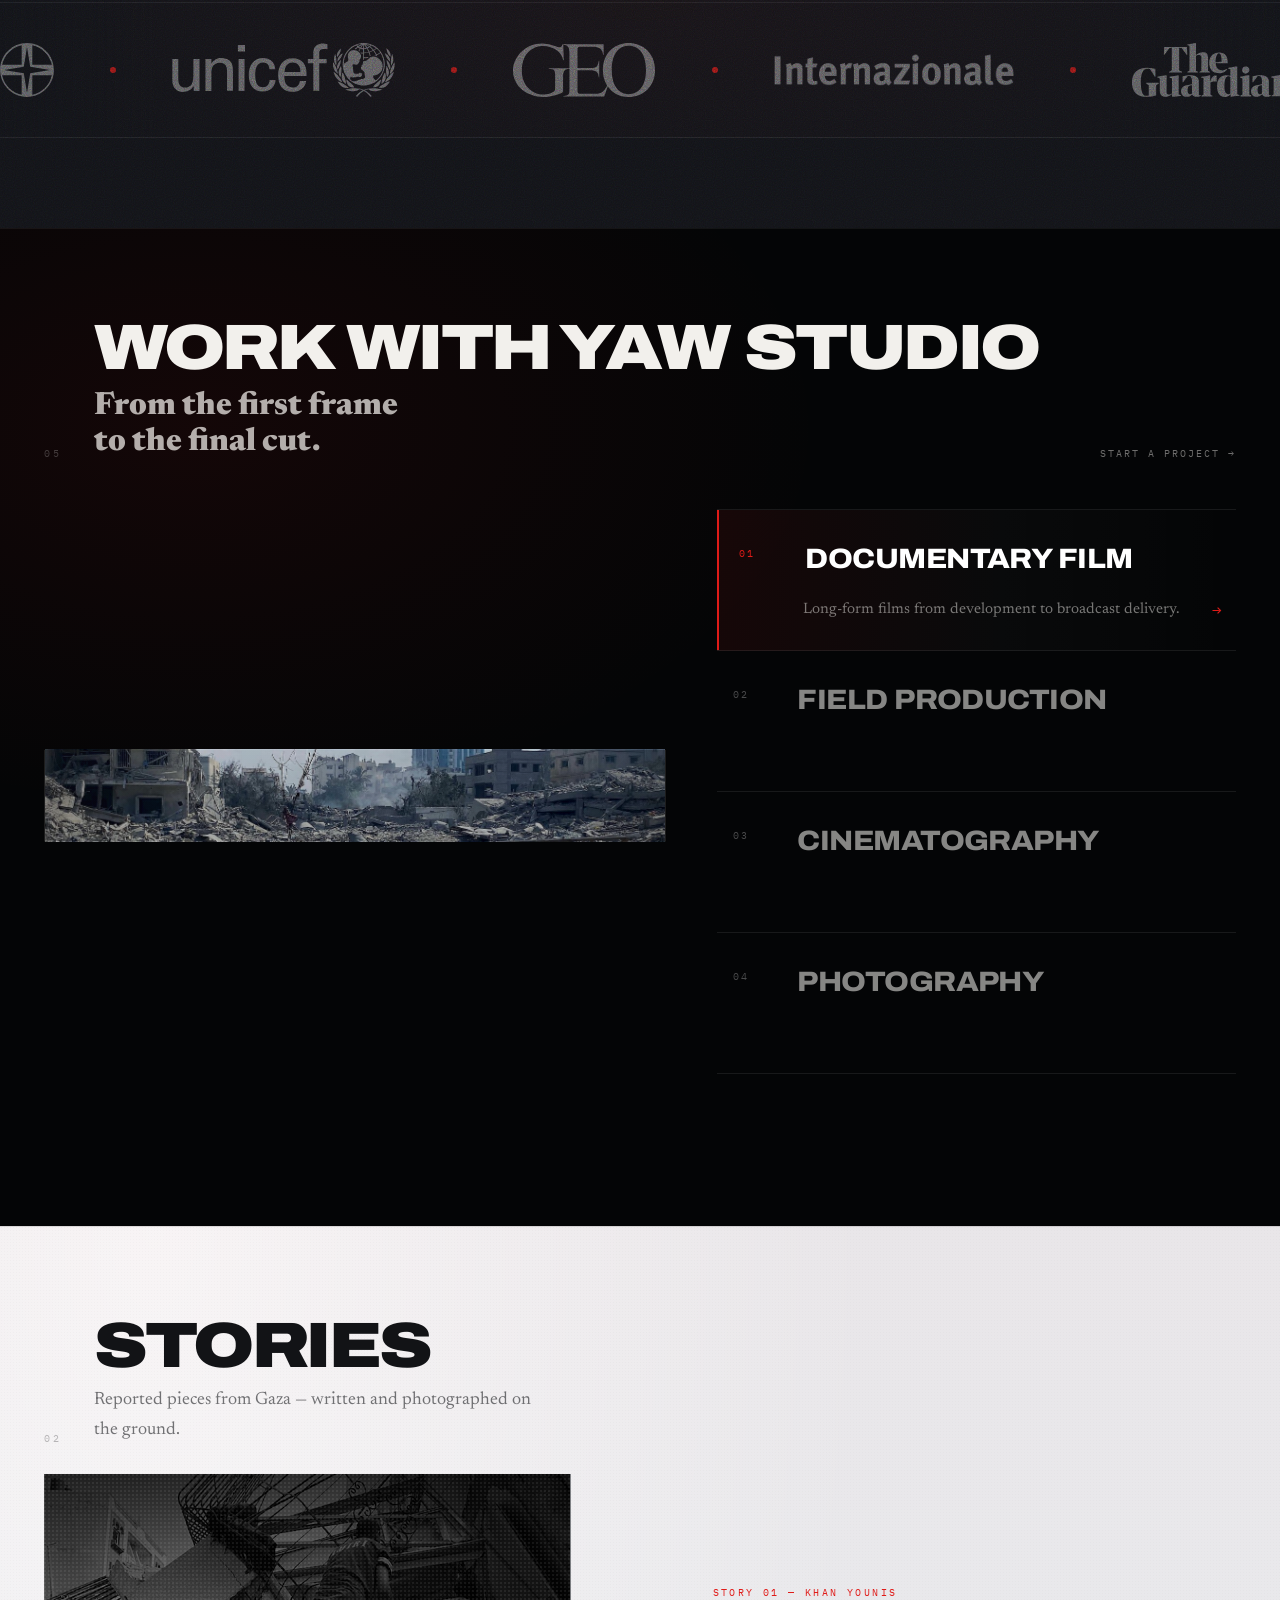
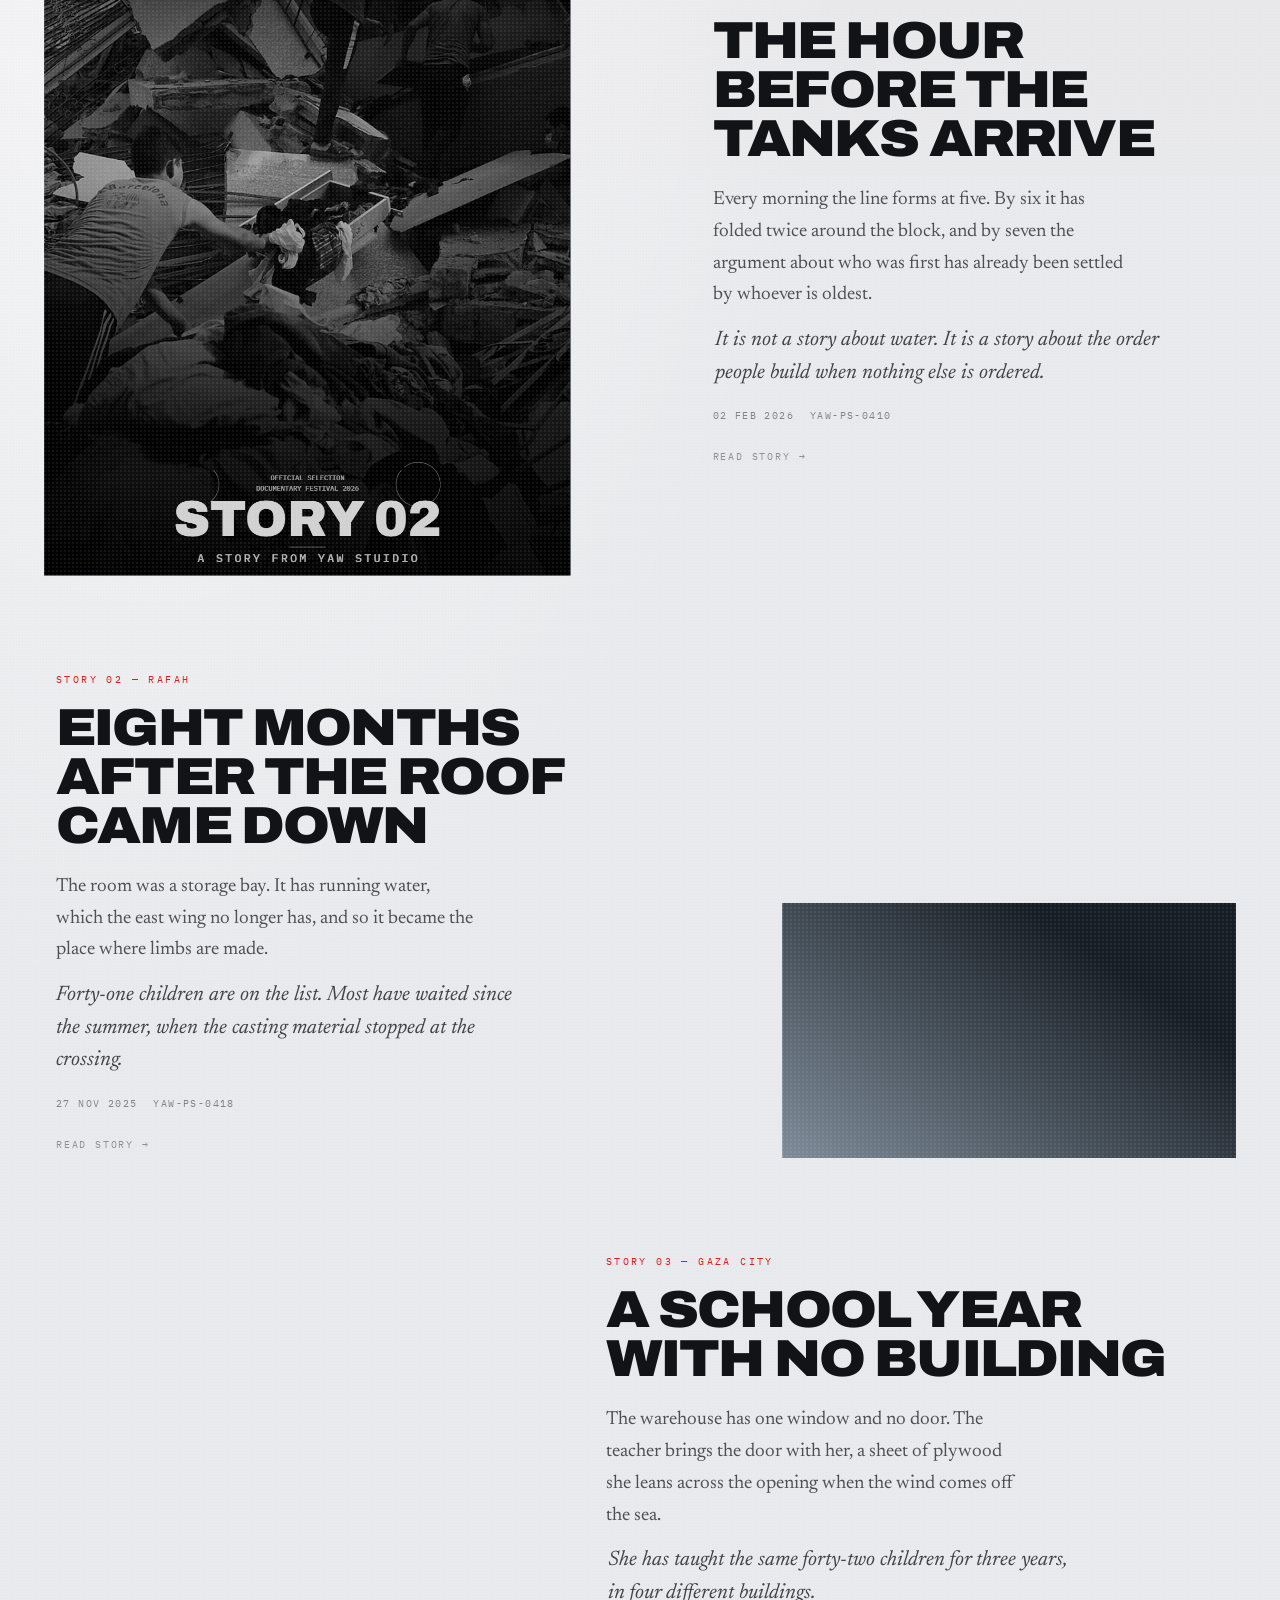
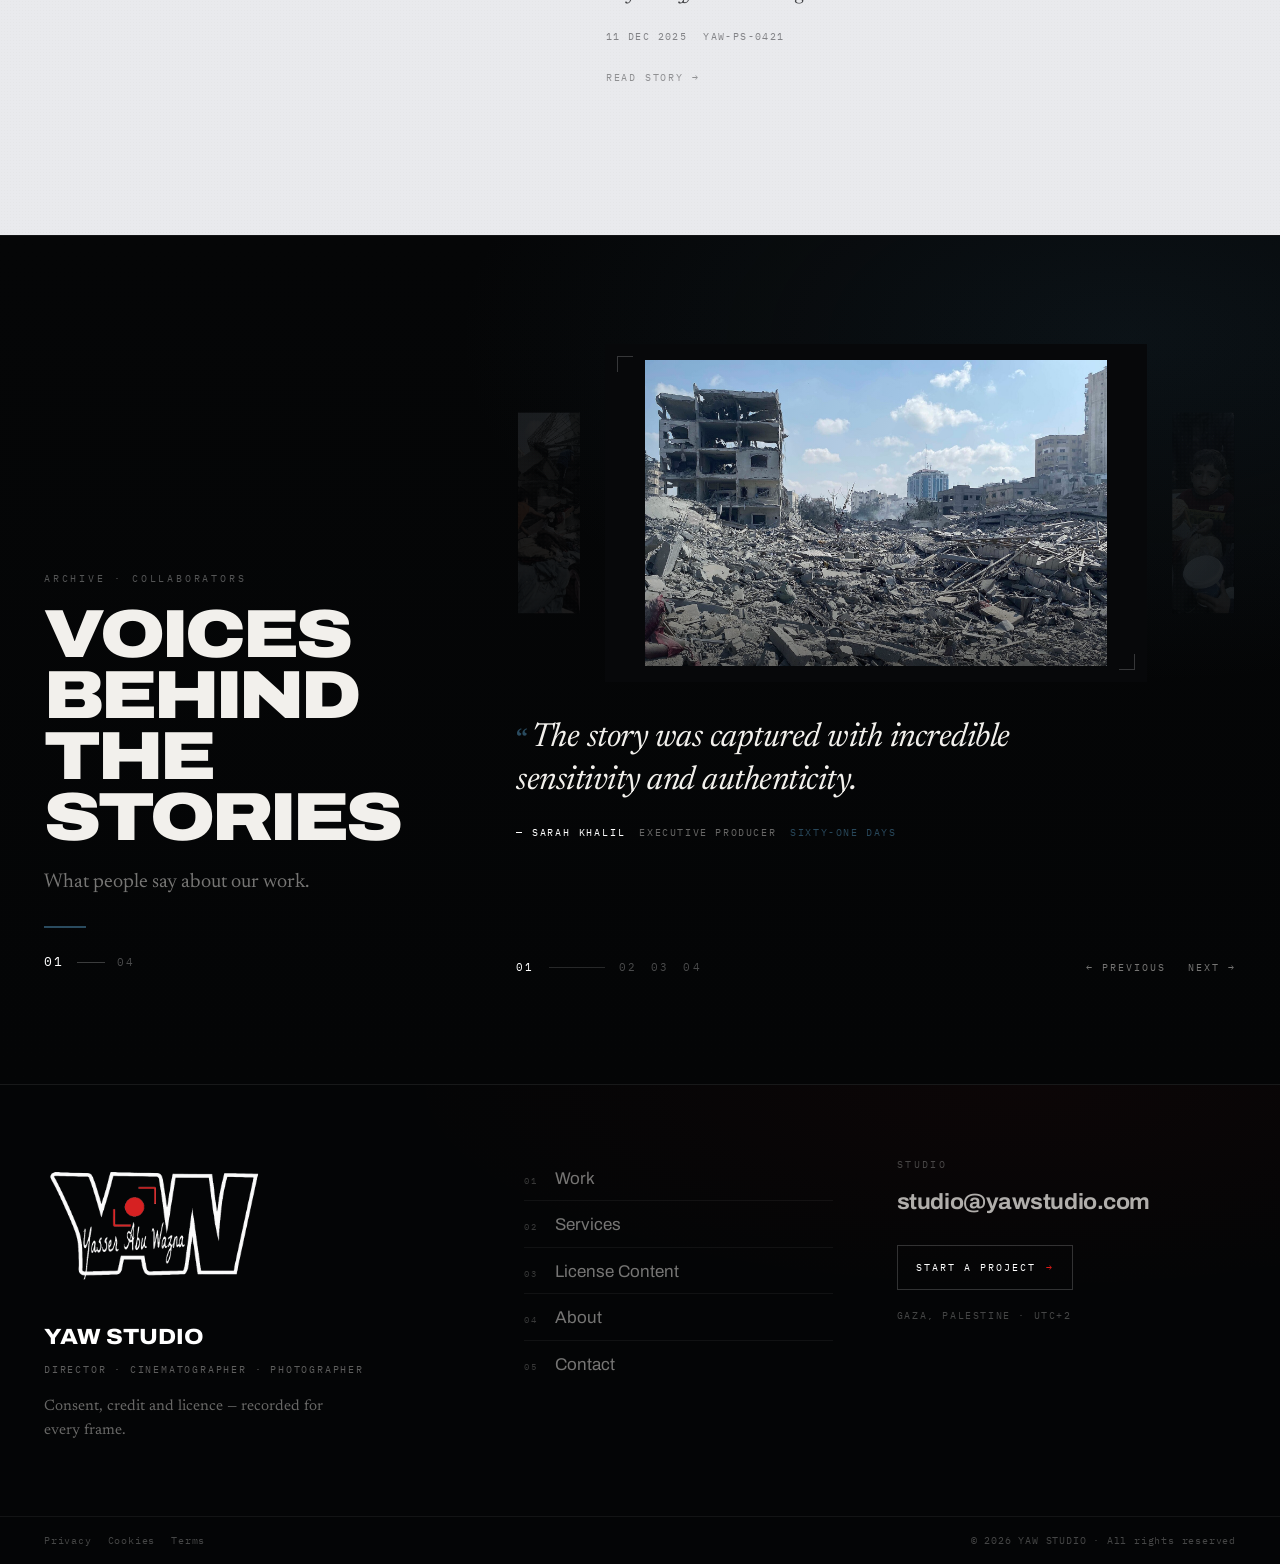
==== commit e9813135: "Add cinematic voices slider, press logos, and tightened navigation. Co-authored-by: Cursor <cursorag" ====
--- a/index.html
+++ b/index.html
@@ -19,10 +19,6 @@
 </head>
 <body class="home home-v2 fs-cine home-refined" data-lock-links>
 <a class="skip" href="#main">Skip to content</a>
-<div class="v2-chip" aria-label="Palette comparison">
-  <span>Original</span>
-  <a href="index-lux.html">View lux palette</a>
-</div>
 <header class="hdr">
   <a class="brand" href="index.html" aria-label="YAW STUDIO — home">
     <img class="mark" src="assets/logo/yaw-logo-website-header-white.png" alt="" aria-hidden="true" width="640" height="398">
@@ -33,7 +29,7 @@
       <span class="menu-frame"><span class="menu-line"></span><span class="menu-line short"></span><span class="menu-tag">Menu</span></span>
     </button>
   </div>
-  <nav aria-label="Main" hidden><a href="index.html" aria-current="page">Home</a><a href="work.html">Work</a><a href="story.html">Stories</a><a href="services.html">Services</a><a href="licensing.html">License Content</a><a href="about.html">About</a><a href="contact.html">Contact</a></nav>
+  <nav aria-label="Main" hidden><a href="work.html">Work</a><a href="services.html">Services</a><a href="licensing.html">License Content</a><a href="about.html">About</a><a href="contact.html">Contact</a></nav>
 </header>
 <div class="overlay" id="menuRoom" aria-hidden="true">
   <div class="sweep"></div>
@@ -43,16 +39,19 @@
     </a>
     <button class="close" id="menuClose" type="button">Close &times;</button>
   </div>
-  <div class="list"><a href="index.html" data-i="0"><span class="k">01</span><span class="w"><b>Home</b></span><span class="d">YAW Studio &middot; Gaza</span></a><a href="work.html" data-i="1"><span class="k">02</span><span class="w"><b>Work</b></span><span class="d">Photography &middot; frames</span></a><a href="story.html" data-i="2"><span class="k">03</span><span class="w"><b>Stories</b></span><span class="d">Reported &middot; written &middot; photographed</span></a><a href="services.html" data-i="3"><span class="k">04</span><span class="w"><b>Services</b></span><span class="d">Commission &middot; production</span></a><a href="licensing.html" data-i="4"><span class="k">05</span><span class="w"><b>License Content</b></span><span class="d">Cleared stills &amp; footage</span></a><a href="about.html" data-i="5"><span class="k">06</span><span class="w"><b>About</b></span><span class="d">YAW Studio &middot; Gaza</span></a><a href="contact.html" data-i="6"><span class="k">07</span><span class="w"><b>Contact</b></span><span class="d">Discovery &middot; enquiries</span></a></div>
+  <div class="list"><a href="work.html" data-i="0"><span class="k">01</span><span class="w"><b>Work</b></span><span class="d">Photography &middot; frames</span></a><a href="services.html" data-i="1"><span class="k">02</span><span class="w"><b>Services</b></span><span class="d">Commission &middot; production</span></a><a href="licensing.html" data-i="2"><span class="k">03</span><span class="w"><b>License Content</b></span><span class="d">Cleared stills &amp; footage</span></a><a href="about.html" data-i="3"><span class="k">04</span><span class="w"><b>About</b></span><span class="d">YAW Studio &middot; Gaza</span></a><a href="contact.html" data-i="4"><span class="k">05</span><span class="w"><b>Contact</b></span><span class="d">Discovery &middot; enquiries</span></a></div>
   <div class="view">
-    <div class="lay on"><div class="ph"><img src="images/gaza-war-01.jpg" alt="Rubble field after a strike, Gaza" loading="lazy"></div><span class="lay-cap">Gaza &middot; after the strike</span></div>
-    <div class="lay"><div class="ph c"><img src="images/demo-damage.jpg" alt="A family carries a mattress out through the rubble, Gaza" loading="lazy"></div><span class="lay-cap">Gaza &middot; carrying what is left</span></div>
-    <div class="lay"><div class="ph b"><img src="images/gaza-war-02.jpg" alt="Neighbours salvage belongings from a collapsed building, Gaza" loading="lazy"></div><span class="lay-cap">Gaza &middot; salvaging a home</span></div>
-    <div class="lay"><div class="ph"><img src="images/gaza-war-01.jpg" alt="Rubble field after a strike, Gaza" loading="lazy"></div><span class="lay-cap">Gaza &middot; field production</span></div>
-    <div class="lay"><div class="ph d"><img src="images/demo-damage.jpg" alt="A family carries a mattress out through the rubble, Gaza" loading="lazy"></div><span class="lay-cap">Gaza &middot; cleared for licence</span></div>
-    <div class="lay"><div class="ph c"><img src="images/yasser-rory-peck.jpg" alt="Rory Peck Award for news and features, YAW Studio, 2025" loading="lazy"></div><span class="lay-cap">Rory Peck Award &middot; 2025</span></div>
-    <div class="lay"><div class="ph b"><img src="images/gaza-war-02.jpg" alt="Neighbours salvage belongings from a collapsed building, Gaza" loading="lazy"></div><span class="lay-cap">Gaza &middot; studio enquiries</span></div>
-  </div>
+    <div class="lay on"><div class="ph c"><img src="images/demo-damage.jpg" alt="A family carries a mattress out through the rubble, Gaza" loading="lazy"></div><span class="lay-cap">Work &middot; photography</span></div>
+    <div class="lay"><div class="ph"><img src="images/gaza-war-01.jpg" alt="Rubble field after a strike, Gaza" loading="lazy"></div><span class="lay-cap">Services &middot; field production</span></div>
+    <div class="lay"><div class="ph d"><img src="images/demo-damage.jpg" alt="A family carries a mattress out through the rubble, Gaza" loading="lazy"></div><span class="lay-cap">License &middot; cleared assets</span></div>
+    <div class="lay"><div class="ph c"><img src="images/yasser-rory-peck.jpg" alt="Rory Peck Award for news and features, YAW Studio, 2025" loading="lazy"></div><span class="lay-cap">About &middot; YAW Studio</span></div>
+    <div class="lay"><div class="ph b"><img src="images/gaza-war-02.jpg" alt="Neighbours salvage belongings from a collapsed building, Gaza" loading="lazy"></div><span class="lay-cap">Contact &middot; studio enquiries</span></div>
+  </div>
+  <aside class="overlay-voice" aria-label="What they say">
+    <span>What they say</span>
+    <p>The story was captured with incredible sensitivity and authenticity.</p>
+    <cite>Sarah Khalil &middot; Executive Producer</cite>
+  </aside>
   <div class="foot"><span>YAW Studio</span>
   <span>studio@yawstudio.com</span><span>Gaza, Palestine</span></div>
 </div>
@@ -60,7 +59,7 @@
 <div class="intro" role="presentation">
   <div class="gate t"></div><div class="gate b"></div>
   <div class="slate"><span class="rec">REC</span><span>YAW &middot; GAZA</span><span></span></div>
-  <div class="stage"><img class="mark" src="assets/logo/yaw-logo-website-header.png" alt="" aria-hidden="true" width="640" height="398">
+  <div class="stage"><img class="mark" src="assets/logo/yaw-logo-website-header-white.png" alt="" aria-hidden="true" width="640" height="398">
   <div class="sub">YAW STUDIO</div>
   <div class="sub2">Director &middot; Cinematographer &middot; Photographer</div></div>
   <button class="skip" type="button">Skip</button>
@@ -220,64 +219,7 @@
     <span class="bar"><i></i></span>
     <span class="cnt" aria-live="polite">01 / 04</span>
   </div>
-</section>
-
-<section class="act stories-act" id="stories">
-  <header class="act-head compact">
-    <span class="seq-num">02</span>
-    <div class="act-head-copy">
-      <h2>Stories</h2>
-      <p>Reported pieces from Gaza &mdash; written and photographed on the ground.</p>
-    </div>
-  </header>
-  <div class="story-mag"><a class="story-editorial even ratio-portrait" href="story.html">
-  <div class="story-media">
-    <div class="ph"><img src="images/yaw-poster-1000x1500.png" alt="Neighbours salvage belongings from a collapsed building, Gaza" loading="lazy"></div>
-    <div class="story-veil"></div>
-    <span class="story-frame" aria-hidden="true"></span>
-    <span class="story-num">01</span>
-  </div>
-  <div class="story-text">
-    <span class="story-kicker">Story 01 &mdash; Khan Younis</span>
-    <h3>The hour before the tanks arrive</h3>
-    <p class="story-lede">Every morning the line forms at five. By six it has folded twice around the block, and by seven the argument about who was first has already been settled by whoever is oldest.</p>
-    <p class="story-pull"><em>It is not a story about water. It is a story about the order people build when nothing else is ordered.</em></p>
-    <div class="story-foot"><span>02 Feb 2026</span><span>YAW-PS-0410</span></div>
-    <span class="story-cta">Read story <span class="arr">&rarr;</span></span>
-  </div>
-</a><a class="story-editorial odd ratio-cinema" href="story.html">
-  <div class="story-media">
-    <div class="ph b"><img src="images/yaw-poster-1080x1920.png" alt="A family carries a mattress out through the rubble, Gaza" loading="lazy"></div>
-    <div class="story-veil"></div>
-    <span class="story-frame" aria-hidden="true"></span>
-    <span class="story-num">02</span>
-  </div>
-  <div class="story-text">
-    <span class="story-kicker">Story 02 &mdash; Rafah</span>
-    <h3>Eight months after the roof came down</h3>
-    <p class="story-lede">The room was a storage bay. It has running water, which the east wing no longer has, and so it became the place where limbs are made.</p>
-    <p class="story-pull"><em>Forty-one children are on the list. Most have waited since the summer, when the casting material stopped at the crossing.</em></p>
-    <div class="story-foot"><span>27 Nov 2025</span><span>YAW-PS-0418</span></div>
-    <span class="story-cta">Read story <span class="arr">&rarr;</span></span>
-  </div>
-</a><a class="story-editorial even ratio-square" href="story.html">
-  <div class="story-media">
-    <div class="ph c"><img src="images/demo-food.jpg" alt="Children at a food distribution line, Gaza" loading="lazy"></div>
-    <div class="story-veil"></div>
-    <span class="story-frame" aria-hidden="true"></span>
-    <span class="story-num">03</span>
-  </div>
-  <div class="story-text">
-    <span class="story-kicker">Story 03 &mdash; Gaza City</span>
-    <h3>A school year with no building</h3>
-    <p class="story-lede">The warehouse has one window and no door. The teacher brings the door with her, a sheet of plywood she leans across the opening when the wind comes off the sea.</p>
-    <p class="story-pull"><em>She has taught the same forty-two children for three years, in four different buildings.</em></p>
-    <div class="story-foot"><span>11 Dec 2025</span><span>YAW-PS-0421</span></div>
-    <span class="story-cta">Read story <span class="arr">&rarr;</span></span>
-  </div>
-</a></div>
-</section>
-
+</section> 
 <section class="act frames-act" id="frames">
   <header class="act-head compact">
     <span class="seq-num">03</span>
@@ -335,17 +277,13 @@
 </section>
 
 <section class="act credits-act" id="publications">
-  <header class="act-head compact centered">
-    <span class="seq-num">04</span>
-    <div class="act-head-copy"><h2>Selected publications</h2></div>
-  </header>
-  <p class="credits-tag">Featured &middot; Published &middot; Broadcast</p>
+  <h2 class="visually-hidden">Selected publications</h2>
   <div class="credits-marq" id="creditsField">
     <div class="credits-track">
-      <div class="credits-run"><span class="credit-item">The Guardian</span><i></i><span class="credit-item">Le Monde</span><i></i><span class="credit-item">NPR</span><i></i><span class="credit-item">ARTE</span><i></i><span class="credit-item">Der Spiegel</span><i></i><span class="credit-item">Al Jazeera</span><i></i><span class="credit-item">The Economist</span><i></i><span class="credit-item">Channel 4</span><i></i><span class="credit-item">The Guardian</span><i></i><span class="credit-item">Le Monde</span><i></i><span class="credit-item">NPR</span><i></i><span class="credit-item">ARTE</span><i></i><span class="credit-item">Der Spiegel</span><i></i><span class="credit-item">Al Jazeera</span><i></i><span class="credit-item">The Economist</span><i></i><span class="credit-item">Channel 4</span><i></i></div>
+      <div class="credits-run"><span class="credit-item"><img src="assets/logo/press/guardian.svg" alt="The Guardian"></span><i></i><span class="credit-item"><img src="assets/logo/press/lemonde.svg" alt="Le Monde"></span><i></i><span class="credit-item"><img src="assets/logo/press/npr.svg" alt="NPR"></span><i></i><span class="credit-item"><img src="assets/logo/press/arte.svg" alt="ARTE"></span><i></i><span class="credit-item"><img src="assets/logo/press/spiegel.svg" alt="Der Spiegel"></span><i></i><span class="credit-item"><img src="assets/logo/press/aljazeera.svg" alt="Al Jazeera"></span><i></i><span class="credit-item"><img src="assets/logo/press/economist.svg" alt="The Economist"></span><i></i><span class="credit-item"><img src="assets/logo/press/channel4.svg" alt="Channel 4"></span><i></i><span class="credit-item" aria-hidden="true"><img src="assets/logo/press/guardian.svg" alt=""></span><i></i><span class="credit-item" aria-hidden="true"><img src="assets/logo/press/lemonde.svg" alt=""></span><i></i><span class="credit-item" aria-hidden="true"><img src="assets/logo/press/npr.svg" alt=""></span><i></i><span class="credit-item" aria-hidden="true"><img src="assets/logo/press/arte.svg" alt=""></span><i></i><span class="credit-item" aria-hidden="true"><img src="assets/logo/press/spiegel.svg" alt=""></span><i></i><span class="credit-item" aria-hidden="true"><img src="assets/logo/press/aljazeera.svg" alt=""></span><i></i><span class="credit-item" aria-hidden="true"><img src="assets/logo/press/economist.svg" alt=""></span><i></i><span class="credit-item" aria-hidden="true"><img src="assets/logo/press/channel4.svg" alt=""></span><i></i></div>
     </div>
     <div class="credits-track rev">
-      <div class="credits-run"><span class="credit-item">MSF</span><i></i><span class="credit-item">UNICEF</span><i></i><span class="credit-item">GEO</span><i></i><span class="credit-item">Internazionale</span><i></i><span class="credit-item">The Guardian</span><i></i><span class="credit-item">ARTE</span><i></i><span class="credit-item">NPR</span><i></i><span class="credit-item">Al Jazeera</span><i></i><span class="credit-item">MSF</span><i></i><span class="credit-item">UNICEF</span><i></i><span class="credit-item">GEO</span><i></i><span class="credit-item">Internazionale</span><i></i><span class="credit-item">The Guardian</span><i></i><span class="credit-item">ARTE</span><i></i><span class="credit-item">NPR</span><i></i><span class="credit-item">Al Jazeera</span><i></i></div>
+      <div class="credits-run"><span class="credit-item"><img src="assets/logo/press/msf.svg" alt="MSF"></span><i></i><span class="credit-item"><img src="assets/logo/press/unicef.svg" alt="UNICEF"></span><i></i><span class="credit-item"><img src="assets/logo/press/geo.svg" alt="GEO"></span><i></i><span class="credit-item"><img src="assets/logo/press/internazionale.svg" alt="Internazionale"></span><i></i><span class="credit-item"><img src="assets/logo/press/guardian.svg" alt="The Guardian"></span><i></i><span class="credit-item"><img src="assets/logo/press/arte.svg" alt="ARTE"></span><i></i><span class="credit-item"><img src="assets/logo/press/npr.svg" alt="NPR"></span><i></i><span class="credit-item"><img src="assets/logo/press/aljazeera.svg" alt="Al Jazeera"></span><i></i><span class="credit-item" aria-hidden="true"><img src="assets/logo/press/msf.svg" alt=""></span><i></i><span class="credit-item" aria-hidden="true"><img src="assets/logo/press/unicef.svg" alt=""></span><i></i><span class="credit-item" aria-hidden="true"><img src="assets/logo/press/geo.svg" alt=""></span><i></i><span class="credit-item" aria-hidden="true"><img src="assets/logo/press/internazionale.svg" alt=""></span><i></i><span class="credit-item" aria-hidden="true"><img src="assets/logo/press/guardian.svg" alt=""></span><i></i><span class="credit-item" aria-hidden="true"><img src="assets/logo/press/arte.svg" alt=""></span><i></i><span class="credit-item" aria-hidden="true"><img src="assets/logo/press/npr.svg" alt=""></span><i></i><span class="credit-item" aria-hidden="true"><img src="assets/logo/press/aljazeera.svg" alt=""></span><i></i></div>
     </div>
   </div>
 </section>
@@ -396,28 +334,145 @@
   </div>
 </section>
 
+<section class="act stories-act" id="stories">
+  <header class="act-head compact">
+    <span class="seq-num">02</span>
+    <div class="act-head-copy">
+      <h2>Stories</h2>
+      <p>Reported pieces from Gaza &mdash; written and photographed on the ground.</p>
+    </div>
+  </header>
+  <div class="story-mag"><a class="story-editorial even ratio-portrait" href="story.html">
+  <div class="story-media">
+    <div class="ph"><img src="images/yaw-poster-1000x1500.png" alt="Neighbours salvage belongings from a collapsed building, Gaza" loading="lazy"></div>
+    <div class="story-veil"></div>
+    <span class="story-frame" aria-hidden="true"></span>
+    <span class="story-num">01</span>
+  </div>
+  <div class="story-text">
+    <span class="story-kicker">Story 01 &mdash; Khan Younis</span>
+    <h3>The hour before the tanks arrive</h3>
+    <p class="story-lede">Every morning the line forms at five. By six it has folded twice around the block, and by seven the argument about who was first has already been settled by whoever is oldest.</p>
+    <p class="story-pull"><em>It is not a story about water. It is a story about the order people build when nothing else is ordered.</em></p>
+    <div class="story-foot"><span>02 Feb 2026</span><span>YAW-PS-0410</span></div>
+    <span class="story-cta">Read story <span class="arr">&rarr;</span></span>
+  </div>
+</a><a class="story-editorial odd ratio-cinema" href="story.html">
+  <div class="story-media">
+    <div class="ph b"><img src="images/yaw-poster-1080x1920.png" alt="A family carries a mattress out through the rubble, Gaza" loading="lazy"></div>
+    <div class="story-veil"></div>
+    <span class="story-frame" aria-hidden="true"></span>
+    <span class="story-num">02</span>
+  </div>
+  <div class="story-text">
+    <span class="story-kicker">Story 02 &mdash; Rafah</span>
+    <h3>Eight months after the roof came down</h3>
+    <p class="story-lede">The room was a storage bay. It has running water, which the east wing no longer has, and so it became the place where limbs are made.</p>
+    <p class="story-pull"><em>Forty-one children are on the list. Most have waited since the summer, when the casting material stopped at the crossing.</em></p>
+    <div class="story-foot"><span>27 Nov 2025</span><span>YAW-PS-0418</span></div>
+    <span class="story-cta">Read story <span class="arr">&rarr;</span></span>
+  </div>
+</a><a class="story-editorial even ratio-square" href="story.html">
+  <div class="story-media">
+    <div class="ph c"><img src="images/demo-food.jpg" alt="Children at a food distribution line, Gaza" loading="lazy"></div>
+    <div class="story-veil"></div>
+    <span class="story-frame" aria-hidden="true"></span>
+    <span class="story-num">03</span>
+  </div>
+  <div class="story-text">
+    <span class="story-kicker">Story 03 &mdash; Gaza City</span>
+    <h3>A school year with no building</h3>
+    <p class="story-lede">The warehouse has one window and no door. The teacher brings the door with her, a sheet of plywood she leans across the opening when the wind comes off the sea.</p>
+    <p class="story-pull"><em>She has taught the same forty-two children for three years, in four different buildings.</em></p>
+    <div class="story-foot"><span>11 Dec 2025</span><span>YAW-PS-0421</span></div>
+    <span class="story-cta">Read story <span class="arr">&rarr;</span></span>
+  </div>
+</a></div>
+</section>
+
+<section class="act voices-act" id="voices" aria-labelledby="voicesTitle">
+  <div class="voices-grid">
+    <div class="voices-copy">
+      <span class="voices-kicker">Archive &middot; Collaborators</span>
+      <h2 id="voicesTitle">Voices behind<br>the stories</h2>
+      <p>What people say about our work.</p>
+      <span class="voices-rule" aria-hidden="true"></span>
+      <div class="voices-count" aria-live="polite"><span id="voicesNow">01</span><i></i><span>04</span></div>
+    </div>
+    <div class="voices-slider" id="voicesSlider" role="region" aria-roledescription="carousel" aria-label="Collaborator voices">
+      <div class="voices-stage">
+        <div class="voices-peek is-prev" aria-hidden="true"><div class="ph b"><img src="images/gaza-war-02.jpg" alt="" loading="lazy"></div></div>
+        <div class="voices-frame">
+          <figure class="voices-shot on" data-i="0">
+            <div class="ph"><img src="images/gaza-war-01.jpg" alt="Rubble field after a strike, Gaza" loading="lazy"></div>
+          </figure>
+          <figure class="voices-shot" data-i="1">
+            <div class="ph c"><img src="images/demo-food.jpg" alt="Children at a food distribution line, Gaza" loading="lazy"></div>
+          </figure>
+          <figure class="voices-shot" data-i="2">
+            <div class="ph b"><img src="images/demo-damage.jpg" alt="A family carries a mattress out through the rubble, Gaza" loading="lazy"></div>
+          </figure>
+          <figure class="voices-shot" data-i="3">
+            <div class="ph d"><img src="images/gaza-war-02.jpg" alt="Neighbours salvage belongings from a collapsed building, Gaza" loading="lazy"></div>
+          </figure>
+          <span class="voices-corners" aria-hidden="true"><i class="tl"></i><i class="br"></i></span>
+        </div>
+        <div class="voices-peek is-next" aria-hidden="true"><div class="ph c"><img src="images/demo-food.jpg" alt=""></div></div>
+      </div>
+      <div class="voices-copyblock">
+        <blockquote class="voices-quote on" data-i="0">
+          <p>The story was captured with incredible sensitivity and authenticity.</p>
+          <footer>
+            <cite>Sarah Khalil</cite>
+            <span>Executive Producer</span>
+            <span class="voices-proj">Sixty-One Days</span>
+          </footer>
+        </blockquote>
+        <blockquote class="voices-quote" data-i="1" aria-hidden="true">
+          <p>He stays with the same families. You feel the months in the cut, not the news cycle.</p>
+          <footer>
+            <cite>Lina Haddad</cite>
+            <span>Documentary commissioner</span>
+            <span class="voices-proj">The Class of Forty-Two</span>
+          </footer>
+        </blockquote>
+        <blockquote class="voices-quote" data-i="2" aria-hidden="true">
+          <p>The pictures arrive captioned, dated and cleared. That is the difference between a file you can publish and a file you have to sit on.</p>
+          <footer>
+            <cite>Karim Nasser</cite>
+            <span>Picture editor</span>
+            <span class="voices-proj">What remains</span>
+          </footer>
+        </blockquote>
+        <blockquote class="voices-quote" data-i="3" aria-hidden="true">
+          <p>Access, logistics and a camera language that does not decorate the scene. We could work from the first day.</p>
+          <footer>
+            <cite>Maya Ortiz</cite>
+            <span>Field producer</span>
+            <span class="voices-proj">After the strike</span>
+          </footer>
+        </blockquote>
+      </div>
+      <div class="voices-nav">
+        <div class="voices-index" role="tablist" aria-label="Testimonials">
+          <button type="button" class="on" data-i="0" aria-label="Voice 1" aria-current="true">01</button>
+          <span class="voices-rail" aria-hidden="true"><i></i></span>
+          <button type="button" data-i="1" aria-label="Voice 2">02</button>
+          <button type="button" data-i="2" aria-label="Voice 3">03</button>
+          <button type="button" data-i="3" aria-label="Voice 4">04</button>
+        </div>
+        <div class="voices-arrows">
+          <button type="button" data-dir="prev" aria-label="Previous voice">&larr; Previous</button>
+          <button type="button" data-dir="next" aria-label="Next voice">Next &rarr;</button>
+        </div>
+      </div>
+    </div>
+  </div>
+</section>
+
  
 </main>
 <footer class="endcard endcard-min endcard-lux">
-  <div class="end-marq" aria-hidden="true">
-    <div class="end-marq-run">
-      <span>YAW STUDIO</span><i></i>
-      <span>YAW Studio</span><i></i>
-      <span>Gaza</span><i></i>
-      <span>Documentary</span><i></i>
-      <span>Photography</span><i></i>
-      <span>YAW STUDIO</span><i></i>
-      <span>YAW Studio</span><i></i>
-      <span>Gaza</span><i></i>
-      <span>Documentary</span><i></i>
-      <span>Photography</span><i></i>
-    </div>
-  </div>
-  <div class="end-slate">
-    <span class="end-rec"><i></i>End of reel</span>
-    <span>Discovery + enquiries</span>
-    <span class="end-tc" id="endTc">00:00:00</span>
-  </div>
   <div class="end-min-inner">
     <div class="end-brand">
       <a class="end-logo" href="index.html" aria-label="YAW STUDIO — home">
@@ -428,13 +483,11 @@
       <p class="end-tag">Consent, credit and licence &mdash; recorded for every frame.</p>
     </div>
     <nav class="end-nav" aria-label="Footer">
-      <a href="index.html"><span class="n">01</span><span class="t">Home</span></a>
-      <a href="work.html"><span class="n">02</span><span class="t">Work</span></a>
-      <a href="story.html"><span class="n">03</span><span class="t">Stories</span></a>
-      <a href="services.html"><span class="n">04</span><span class="t">Services</span></a>
-      <a href="licensing.html"><span class="n">05</span><span class="t">License Content</span></a>
-      <a href="about.html"><span class="n">06</span><span class="t">About</span></a>
-      <a href="contact.html"><span class="n">07</span><span class="t">Contact</span></a>
+      <a href="work.html"><span class="n">01</span><span class="t">Work</span></a>
+      <a href="services.html"><span class="n">02</span><span class="t">Services</span></a>
+      <a href="licensing.html"><span class="n">03</span><span class="t">License Content</span></a>
+      <a href="about.html"><span class="n">04</span><span class="t">About</span></a>
+      <a href="contact.html"><span class="n">05</span><span class="t">Contact</span></a>
     </nav>
     <div class="end-contact">
       <p class="end-kicker">Studio</p>
--- a/assets/style.css
+++ b/assets/style.css
@@ -48,6 +48,10 @@
 
 .skip{position:absolute;left:-9999px}
 .skip:focus{left:8px;top:8px;background:var(--ink);color:#fff;padding:10px 14px;z-index:100}
+.visually-hidden{
+  position:absolute;width:1px;height:1px;padding:0;margin:-1px;
+  overflow:hidden;clip:rect(0,0,0,0);white-space:nowrap;border:0
+}
 
 /* ---------- type helpers ---------- */
 .disp{font-family:var(--disp);font-variation-settings:"wdth" 125;font-weight:900;letter-spacing:-.035em;line-height:.96}
--- a/assets/home.css
+++ b/assets/home.css
@@ -578,6 +578,7 @@
    ============================================================ */
 .credits-act{
   background:var(--deep);
+  padding-top:clamp(48px,8vh,88px);
   padding-bottom:clamp(56px,10vh,110px);
   overflow:hidden;
 }
@@ -611,11 +612,18 @@
 
 .credit-item{
   position:relative;flex:0 0 auto;
-  font-family:var(--disp);font-variation-settings:"wdth" 112;font-weight:800;
-  font-size:clamp(22px,4.2vw,56px);letter-spacing:-.03em;line-height:1;
-  text-transform:uppercase;color:rgba(242,240,236,.28);
+  display:flex;align-items:center;justify-content:center;
+  font-size:0;line-height:0;color:transparent;text-transform:none;
   white-space:nowrap;cursor:default;
-  transition:color .4s,transform .45s var(--ease-out),text-shadow .4s,opacity .35s;
+  min-height:clamp(32px,4.4vw,52px);
+  transition:transform .45s var(--ease-out),opacity .35s;
+}
+.credit-item img{
+  display:block;height:clamp(28px,4.2vw,56px);width:auto;
+  max-width:min(240px,46vw);object-fit:contain;
+  filter:brightness(0) invert(1);
+  opacity:.28;
+  transition:opacity .4s,transform .45s var(--ease-out);
 }
 .credits-track i{
   flex:0 0 auto;width:6px;height:6px;border-radius:50%;
@@ -624,17 +632,16 @@
   transition:transform .35s,background .35s,box-shadow .35s;
 }
 .credit-item:hover{
-  color:#fff;
   transform:scale(1.08) translateY(-2px);
-  text-shadow:0 0 28px rgba(224,27,24,.35),0 8px 24px rgba(0,0,0,.35);
-}
+}
+.credit-item:hover img{opacity:1}
 .credit-item:hover + i{
   background:var(--brand-red);
   transform:scale(1.35);
   box-shadow:0 0 12px rgba(224,27,24,.55);
 }
 .credits-track:has(.credit-item:hover) .credit-item:not(:hover){
-  opacity:.28;color:rgba(242,240,236,.18);
+  opacity:.28;
 }
 
 @keyframes creditsMarq{
@@ -647,7 +654,7 @@
 }
 
 @media(max-width:720px){
-  .credit-item{font-size:clamp(18px,7vw,28px)}
+  .credit-item img{height:clamp(22px,7vw,32px);max-width:150px}
   .credits-run{gap:clamp(18px,6vw,32px);animation-duration:32s}
   .credits-track.rev .credits-run{animation-duration:36s}
 }
@@ -655,7 +662,7 @@
 @media (prefers-reduced-motion:reduce){
   .credits-run{animation:none!important;flex-wrap:wrap;justify-content:center;width:100%;padding:0 var(--pad);gap:16px 28px}
   .credits-track i{display:none}
-  .credit-item{color:rgba(242,240,236,.45);font-size:clamp(16px,4vw,22px)}
+  .credit-item{opacity:.85}
 }
 
 /* ============================================================
--- a/assets/home-v2.css
+++ b/assets/home-v2.css
@@ -583,3 +583,242 @@
   .home-refined .overlay .list a:hover,
   .home-refined .overlay .list a:focus-visible{transform:none}
 }
+
+/* ============================================================
+   VOICES — cinematic testimonials
+   ============================================================ */
+.voices-act{
+  --yaw-steel:#2a4b5f;
+  background:
+    radial-gradient(90% 70% at 88% 12%,rgba(42,75,95,.18),transparent 58%),
+    linear-gradient(180deg,#050607 0%,#040506 100%);
+  color:var(--ink-f);
+  padding:clamp(64px,12vh,140px) var(--pad) clamp(72px,12vh,132px);
+  border-top:1px solid rgba(255,255,255,.06);
+  overflow:hidden;
+}
+.voices-grid{
+  display:grid;
+  grid-template-columns:minmax(220px,.78fr) minmax(0,1.42fr);
+  gap:clamp(36px,6vw,96px);
+  align-items:end;
+  max-width:var(--maxw);
+  margin:0 auto;
+}
+.voices-copy{padding-bottom:4px}
+.voices-kicker{
+  display:block;
+  font-family:var(--mono);font-size:10px;letter-spacing:.28em;text-transform:uppercase;
+  color:rgba(255,255,255,.32);margin:0 0 18px;
+}
+.voices-copy h2{
+  font-family:var(--disp);font-variation-settings:"wdth" 118;font-weight:900;
+  font-size:clamp(32px,5.4vw,68px);letter-spacing:-.045em;line-height:.9;
+  text-transform:uppercase;margin:0;max-width:11ch;
+}
+.voices-copy p{
+  font-family:var(--read);font-size:clamp(16px,1.7vw,20px);line-height:1.6;
+  color:var(--mute-f);max-width:28ch;margin:18px 0 0;
+}
+.voices-rule{
+  display:block;width:42px;height:2px;margin:28px 0 24px;
+  background:var(--yaw-steel);
+}
+.voices-count{
+  display:flex;align-items:baseline;gap:12px;
+  font-family:var(--mono);font-size:11px;letter-spacing:.22em;
+  color:rgba(255,255,255,.28);
+}
+.voices-count #voicesNow{color:#fff;font-size:13px}
+.voices-count i{display:block;width:28px;height:1px;background:rgba(255,255,255,.22);align-self:center}
+
+.voices-stage{
+  display:grid;
+  grid-template-columns:11% minmax(0,1fr) 11%;
+  gap:10px;
+  align-items:center;
+}
+.voices-peek{
+  height:62%;
+  min-height:0;
+  overflow:hidden;
+  opacity:.22;
+  filter:grayscale(.45) brightness(.55);
+  transform:scale(.96);
+  pointer-events:none;
+}
+.voices-peek .ph{height:100%;min-height:120px}
+.voices-peek.is-prev{clip-path:inset(0 18% 0 0)}
+.voices-peek.is-next{clip-path:inset(0 0 0 18%)}
+.voices-frame{
+  position:relative;
+  aspect-ratio:16/10;
+  overflow:hidden;
+  background:#07080a;
+}
+.voices-shot{
+  position:absolute;inset:0;
+  opacity:0;transform:translate3d(5.5%,0,0);
+  transition:opacity .85s var(--ease),transform .85s var(--ease);
+  z-index:1;
+}
+.voices-shot .ph{position:absolute;inset:0;height:100%}
+.voices-shot .ph::after{
+  background-image:
+    linear-gradient(to top,rgba(4,5,6,.55) 0%,rgba(4,5,6,0) 42%),
+    linear-gradient(115deg,rgba(42,75,95,.18),transparent 46%);
+  background-size:auto;
+}
+.voices-shot.on{opacity:1;transform:none;z-index:2}
+.voices-shot.is-leave{opacity:0;transform:translate3d(-5.5%,0,0);z-index:2}
+.voices-slider.is-prev .voices-shot{transform:translate3d(-5.5%,0,0)}
+.voices-slider.is-prev .voices-shot.on{transform:none}
+.voices-slider.is-prev .voices-shot.is-leave{transform:translate3d(5.5%,0,0)}
+.voices-shot .ph img{
+  transform:scale(1.04);
+  transition:transform 8s linear;
+}
+.voices-shot.on .ph img{transform:scale(1.12)}
+.voices-corners{position:absolute;inset:0;z-index:4;pointer-events:none}
+.voices-corners i{
+  position:absolute;width:16px;height:16px;
+  border:1px solid rgba(255,255,255,.38);opacity:.5;
+}
+.voices-corners .tl{top:12px;left:12px;border-right:0;border-bottom:0}
+.voices-corners .br{right:12px;bottom:12px;border-left:0;border-top:0}
+
+.voices-copyblock{
+  display:grid;
+  margin:clamp(22px,3.2vw,36px) 0 0;
+  min-height:8.5em;
+}
+.voices-quote{
+  grid-area:1/1;
+  margin:0;
+  opacity:0;
+  transform:translate3d(22px,6px,0);
+  transition:opacity .7s var(--ease),transform .7s var(--ease);
+  pointer-events:none;
+}
+.voices-quote.on{opacity:1;transform:none;pointer-events:auto}
+.voices-quote.is-leave{opacity:0;transform:translate3d(-22px,0,0)}
+.voices-slider.is-prev .voices-quote{transform:translate3d(-22px,6px,0)}
+.voices-slider.is-prev .voices-quote.on{transform:none}
+.voices-slider.is-prev .voices-quote.is-leave{transform:translate3d(22px,0,0)}
+.voices-quote p{
+  position:relative;
+  font-family:var(--read);font-style:italic;font-weight:400;
+  font-size:clamp(22px,2.6vw,36px);line-height:1.28;letter-spacing:-.015em;
+  color:#F2F0EC;margin:0 0 22px;max-width:28ch;
+}
+.voices-quote p::before{
+  content:"\201C";
+  font-family:var(--read);font-style:normal;font-weight:600;
+  font-size:.82em;line-height:1;color:var(--yaw-steel);
+  margin-right:.12em;vertical-align:-.04em;
+}
+.voices-quote footer{
+  display:flex;flex-wrap:wrap;align-items:baseline;gap:8px 14px;
+  font-family:var(--mono);font-size:10px;letter-spacing:.16em;text-transform:uppercase;
+  color:rgba(242,240,236,.42);
+}
+.voices-quote cite{
+  font-style:normal;color:#fff;letter-spacing:.18em;
+}
+.voices-quote cite::before{content:"\2014\00a0"}
+.voices-quote .voices-proj{color:rgba(42,75,95,.95)}
+
+.voices-nav{
+  display:flex;align-items:center;justify-content:space-between;gap:18px;
+  margin-top:clamp(22px,3vw,34px);
+  flex-wrap:wrap;
+}
+.voices-index{
+  display:flex;align-items:center;gap:14px;
+}
+.voices-index button{
+  appearance:none;background:none;border:0;padding:0;margin:0;cursor:pointer;
+  font-family:var(--mono);font-size:11px;letter-spacing:.2em;
+  color:rgba(255,255,255,.28);
+  transition:color .35s;
+}
+.voices-index button.on,
+.voices-index button[aria-current="true"]{
+  color:#fff;
+}
+.voices-index button:hover{color:rgba(255,255,255,.8)}
+.voices-rail{
+  display:block;width:56px;height:1px;
+  background:rgba(255,255,255,.14);position:relative;overflow:hidden;
+}
+.voices-rail i{
+  display:block;height:100%;width:0;
+  background:var(--yaw-steel);
+  transition:width .7s var(--ease);
+}
+.voices-arrows{display:flex;gap:22px}
+.voices-arrows button{
+  appearance:none;background:none;border:0;padding:0;margin:0;cursor:pointer;
+  font-family:var(--mono);font-size:10px;letter-spacing:.2em;text-transform:uppercase;
+  color:rgba(242,240,236,.48);
+  transition:color .3s,transform .3s var(--ease-out);
+}
+.voices-arrows button:hover{color:#fff}
+.voices-arrows button[data-dir="next"]:hover{transform:translateX(4px)}
+.voices-arrows button[data-dir="prev"]:hover{transform:translateX(-4px)}
+.voices-slider:focus{outline:none}
+.voices-slider:focus-visible{outline:1px solid rgba(42,75,95,.85);outline-offset:10px}
+
+.overlay-voice{
+  position:absolute;z-index:4;right:var(--pad);bottom:clamp(118px,18vh,168px);
+  max-width:min(280px,28vw);text-align:right;
+  pointer-events:none;
+  opacity:0;transform:translateY(10px);
+  transition:opacity .55s .5s ease,transform .65s .5s cubic-bezier(.16,1,.3,1);
+}
+.overlay-voice span::after{
+  content:"";display:block;width:28px;height:1px;margin:10px 0 0 auto;
+  background:#2a4b5f;
+}
+.overlay.open .overlay-voice{opacity:1;transform:none}
+.overlay-voice span{
+  display:block;
+  font-family:var(--mono);font-size:9px;letter-spacing:.22em;text-transform:uppercase;
+  color:rgba(237,241,245,.45);margin-bottom:10px;
+}
+.overlay-voice p{
+  font-family:var(--read);font-style:italic;
+  font-size:clamp(14px,1.35vw,17px);line-height:1.45;
+  color:rgba(237,241,245,.88);margin:0 0 10px;
+}
+.overlay-voice cite{
+  font-family:var(--mono);font-style:normal;font-size:9px;letter-spacing:.16em;
+  text-transform:uppercase;color:rgba(42,75,95,.95);
+}
+
+@media(max-width:980px){
+  .voices-grid{grid-template-columns:1fr;gap:28px;align-items:start}
+  .voices-copy h2{max-width:14ch}
+  .voices-stage{grid-template-columns:1fr}
+  .voices-peek{display:none}
+  .voices-frame{aspect-ratio:16/11;max-height:42vh}
+  .voices-copyblock{min-height:0}
+  .overlay-voice{max-width:min(240px,36vw)}
+}
+@media(max-width:860px){
+  .overlay-voice{display:none}
+}
+@media(max-width:720px){
+  .voices-act{padding-top:clamp(48px,8vh,80px);padding-bottom:clamp(56px,9vh,96px)}
+  .voices-quote p{font-size:clamp(20px,6.4vw,28px)}
+  .voices-nav{align-items:flex-start;flex-direction:column;gap:16px}
+  .voices-rail{width:40px}
+}
+@media(max-height:620px){
+  .overlay-voice{display:none}
+}
+@media (prefers-reduced-motion:reduce){
+  .voices-shot,.voices-quote{transition:opacity .2s ease}
+  .voices-shot .ph img,.voices-shot.on .ph img{transform:none;transition:none}
+  .overlay-voice{opacity:1;transform:none;transition:none}
+}
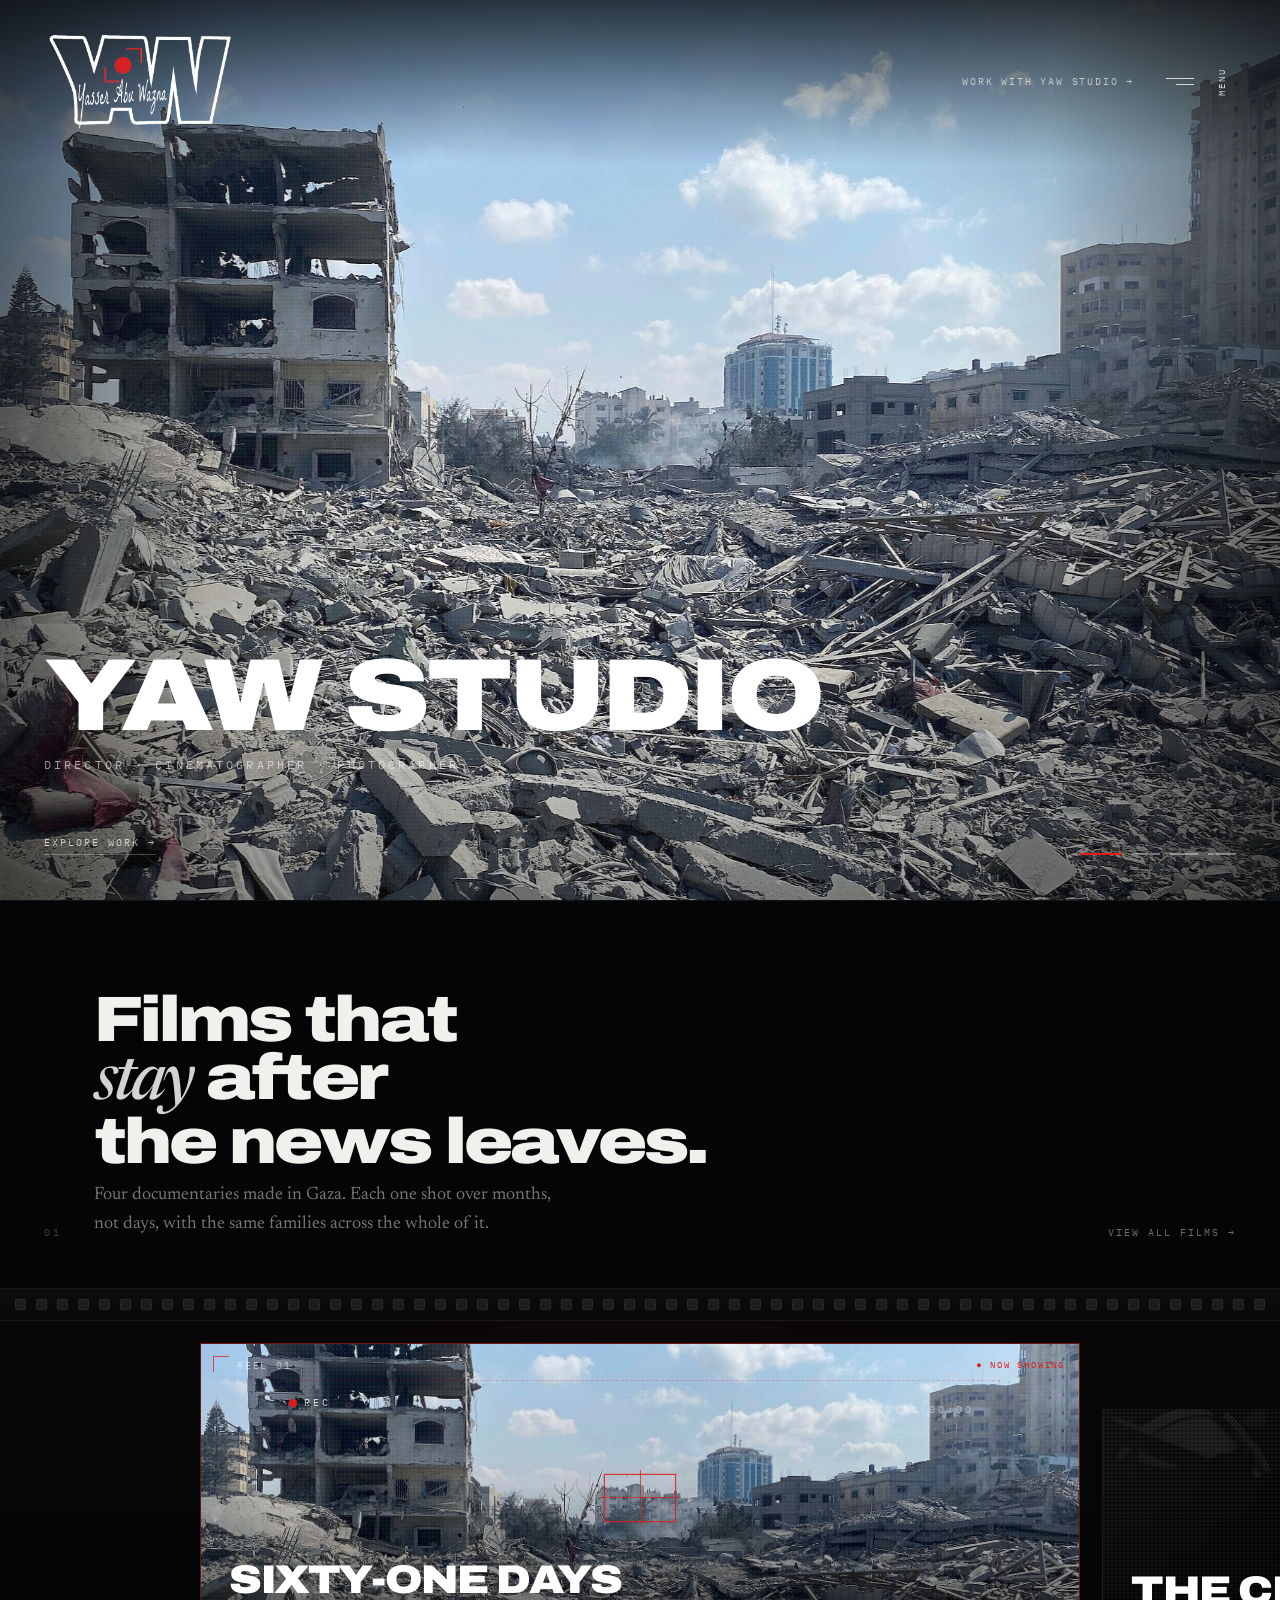
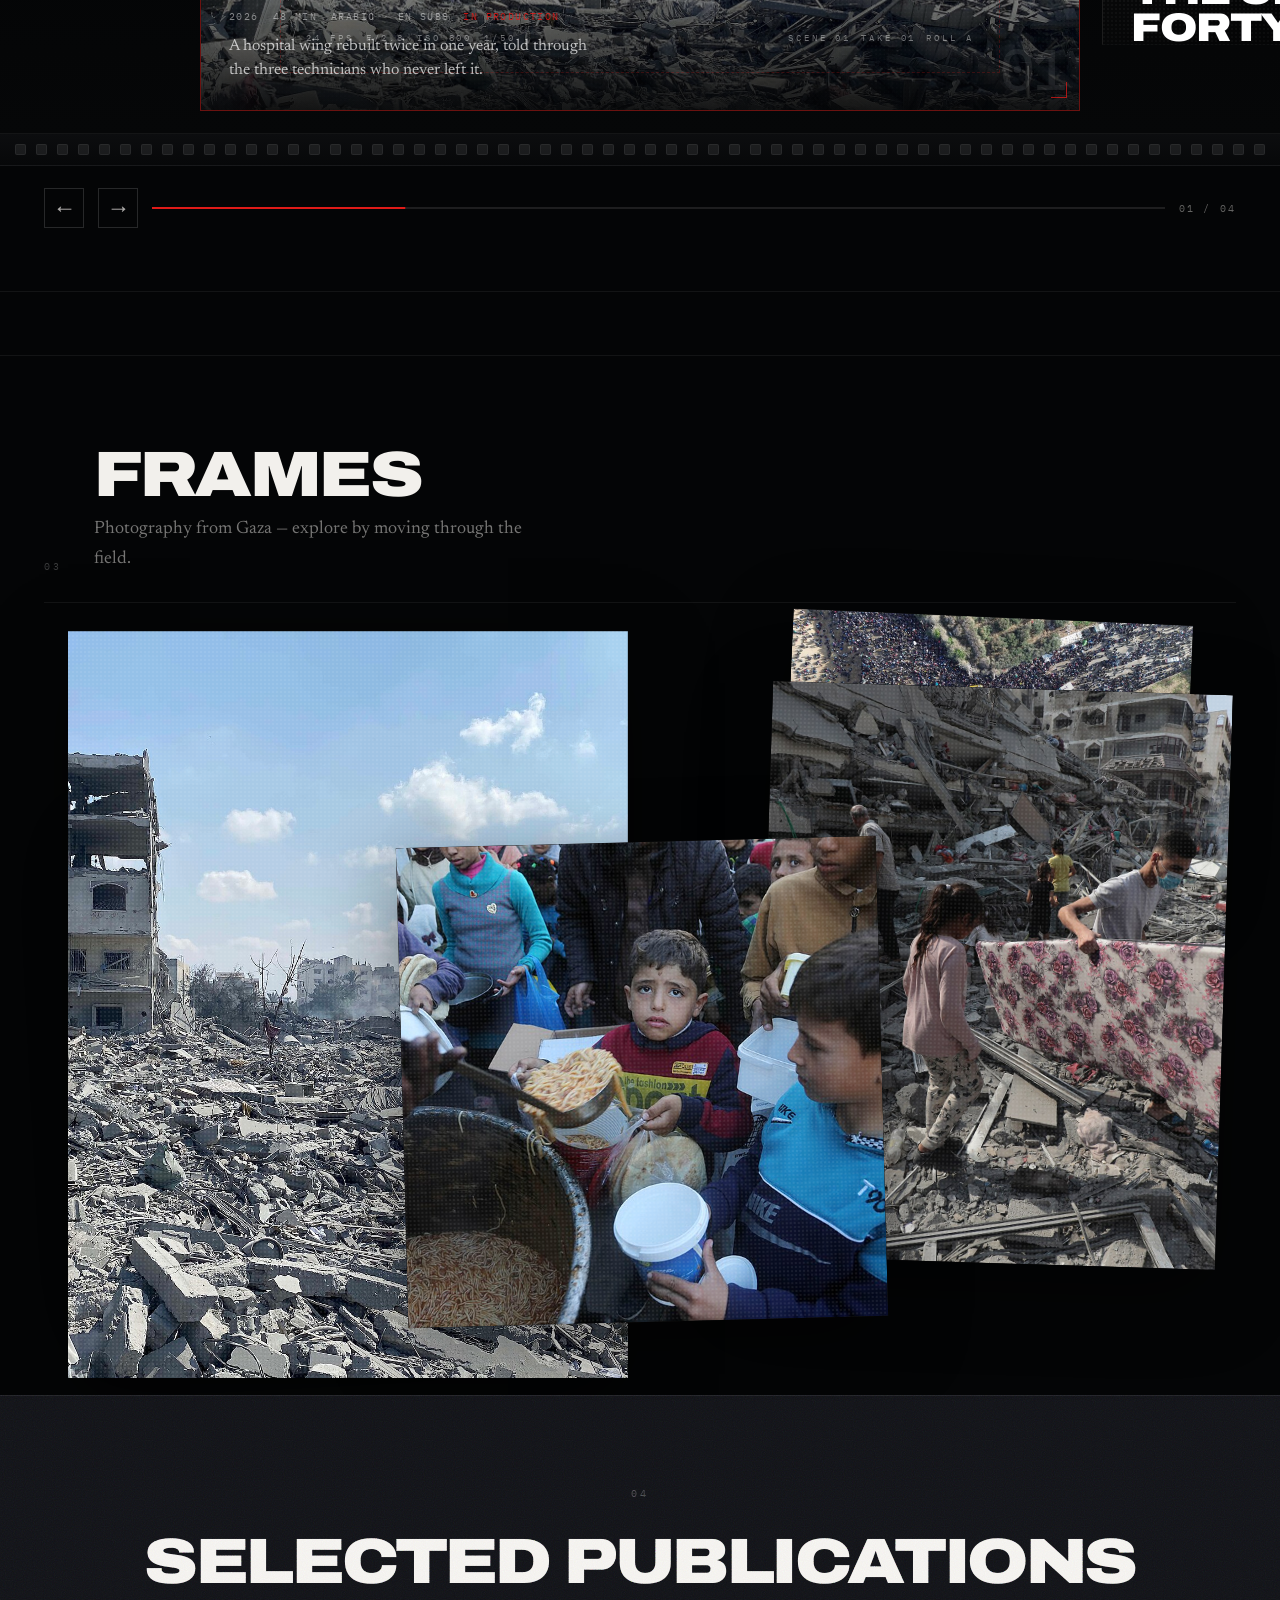
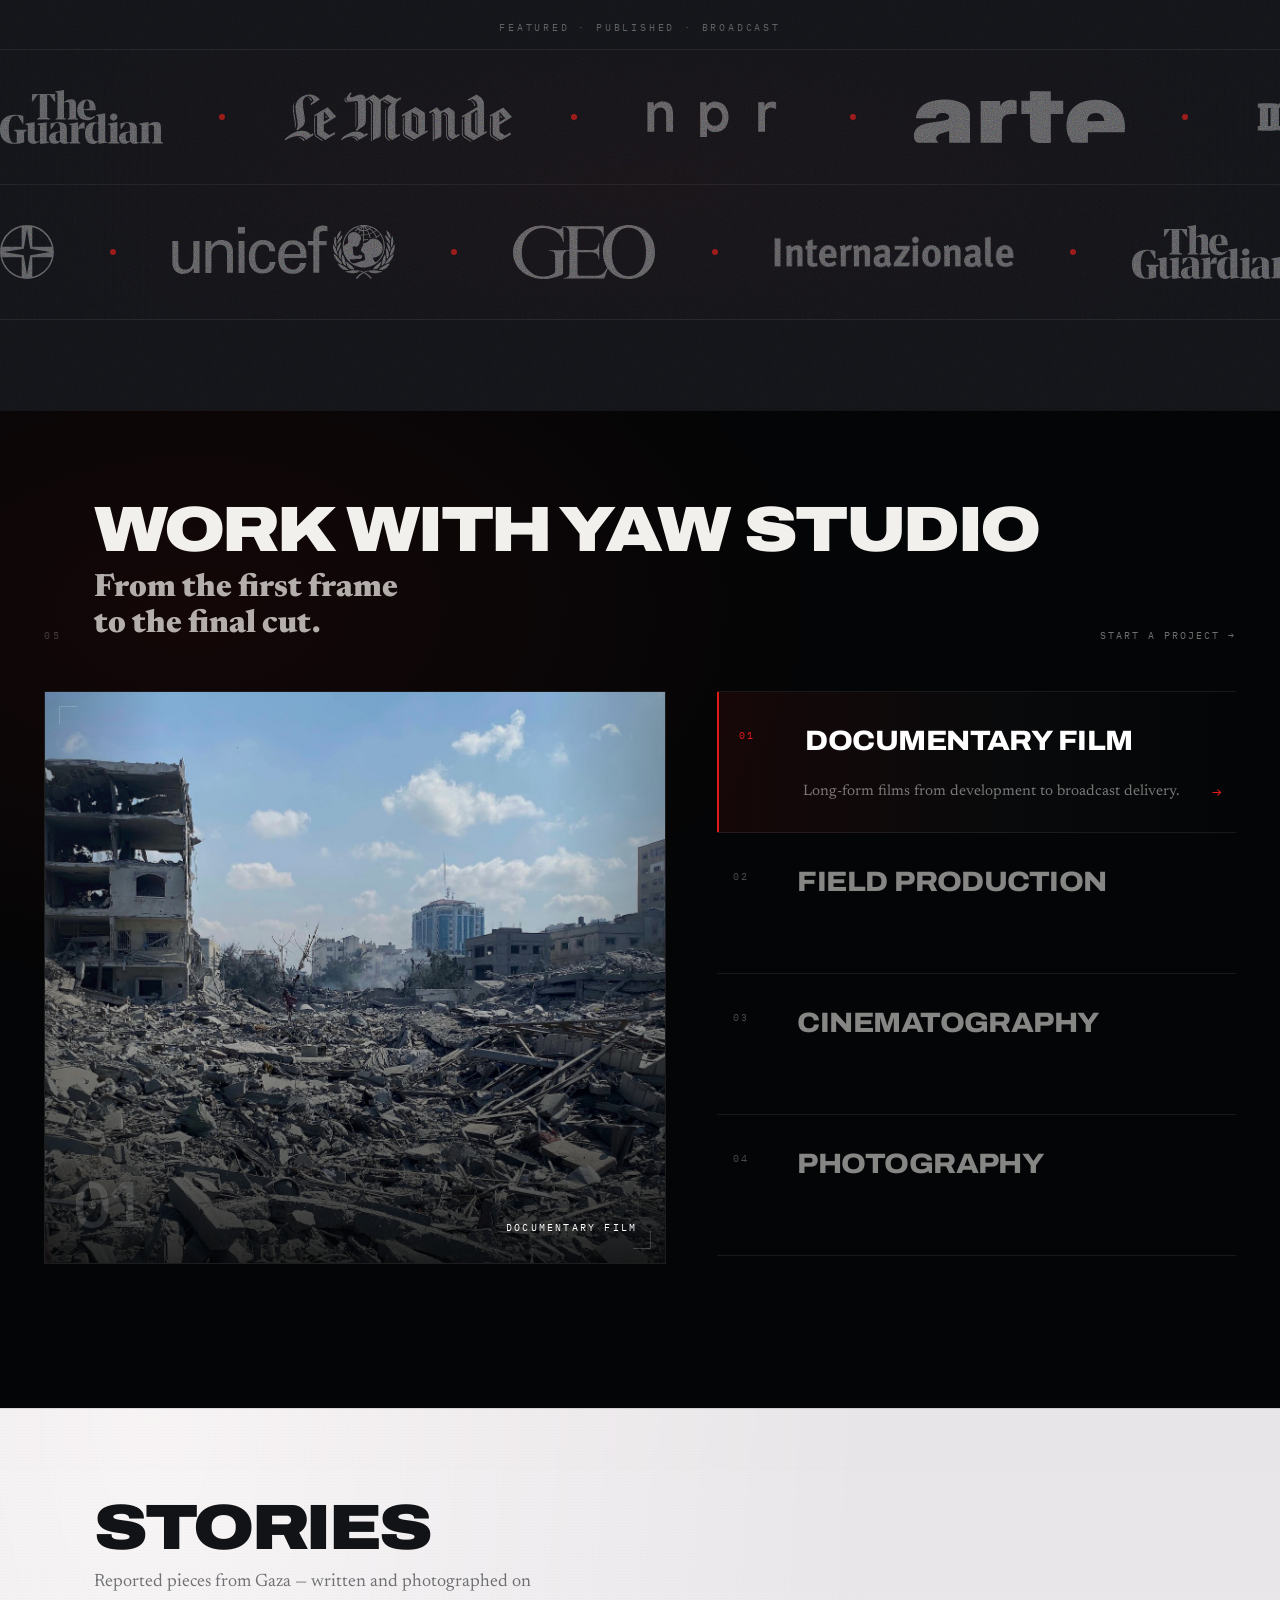
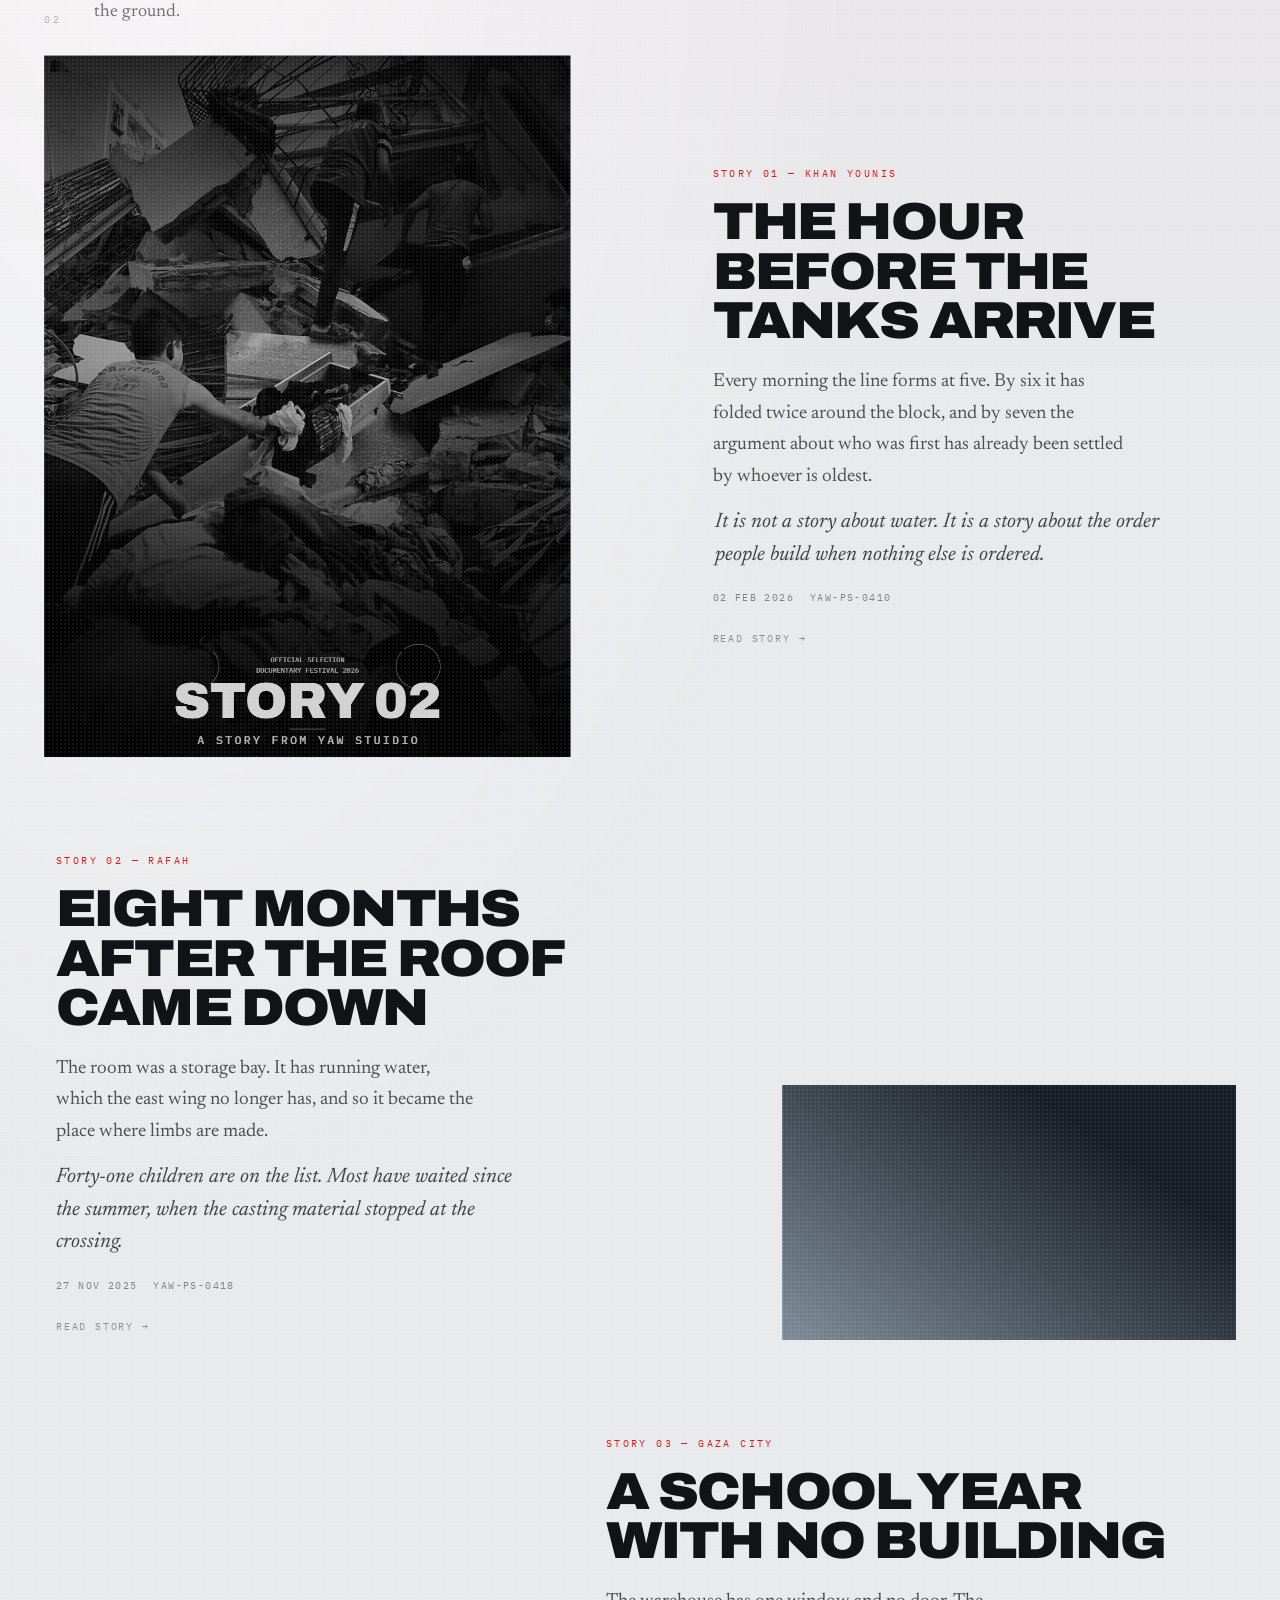
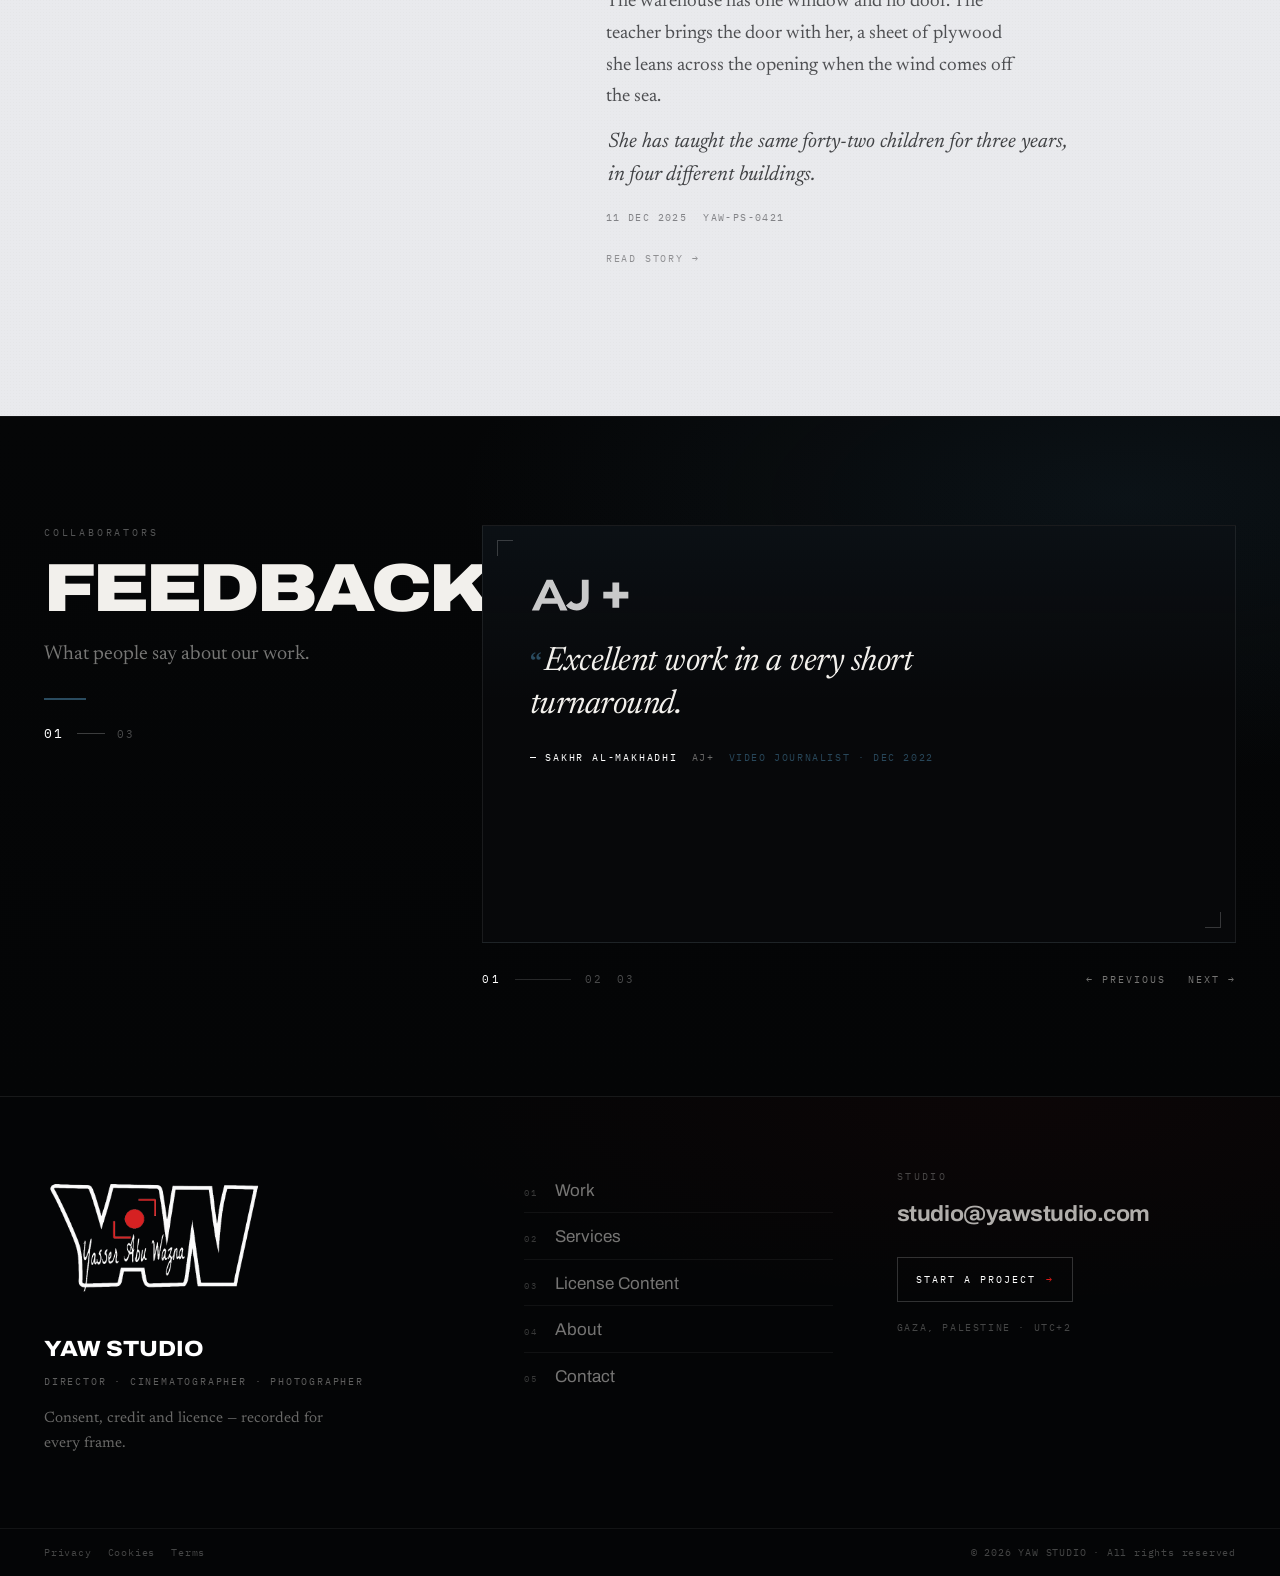
==== commit 4249b9ed: "Turn Feedback into real collaborator quotes with outlet marks. Co-authored-by: Cursor <cursoragent@c" ====
--- a/index.html
+++ b/index.html
@@ -47,10 +47,10 @@
     <div class="lay"><div class="ph c"><img src="images/yasser-rory-peck.jpg" alt="Rory Peck Award for news and features, YAW Studio, 2025" loading="lazy"></div><span class="lay-cap">About &middot; YAW Studio</span></div>
     <div class="lay"><div class="ph b"><img src="images/gaza-war-02.jpg" alt="Neighbours salvage belongings from a collapsed building, Gaza" loading="lazy"></div><span class="lay-cap">Contact &middot; studio enquiries</span></div>
   </div>
-  <aside class="overlay-voice" aria-label="What they say">
-    <span>What they say</span>
-    <p>The story was captured with incredible sensitivity and authenticity.</p>
-    <cite>Sarah Khalil &middot; Executive Producer</cite>
+  <aside class="overlay-voice" aria-label="Feedback">
+    <span>Feedback</span>
+    <p>Excellent work in a very short turnaround.</p>
+    <cite>Sakhr Al-Makhadhi &middot; AJ+</cite>
   </aside>
   <div class="foot"><span>YAW Studio</span>
   <span>studio@yawstudio.com</span><span>Gaza, Palestine</span></div>
@@ -277,7 +277,11 @@
 </section>
 
 <section class="act credits-act" id="publications">
-  <h2 class="visually-hidden">Selected publications</h2>
+  <header class="act-head compact centered">
+    <span class="seq-num">04</span>
+    <div class="act-head-copy"><h2>Selected publications</h2></div>
+  </header>
+  <p class="credits-tag">Featured &middot; Published &middot; Broadcast</p>
   <div class="credits-marq" id="creditsField">
     <div class="credits-track">
       <div class="credits-run"><span class="credit-item"><img src="assets/logo/press/guardian.svg" alt="The Guardian"></span><i></i><span class="credit-item"><img src="assets/logo/press/lemonde.svg" alt="Le Monde"></span><i></i><span class="credit-item"><img src="assets/logo/press/npr.svg" alt="NPR"></span><i></i><span class="credit-item"><img src="assets/logo/press/arte.svg" alt="ARTE"></span><i></i><span class="credit-item"><img src="assets/logo/press/spiegel.svg" alt="Der Spiegel"></span><i></i><span class="credit-item"><img src="assets/logo/press/aljazeera.svg" alt="Al Jazeera"></span><i></i><span class="credit-item"><img src="assets/logo/press/economist.svg" alt="The Economist"></span><i></i><span class="credit-item"><img src="assets/logo/press/channel4.svg" alt="Channel 4"></span><i></i><span class="credit-item" aria-hidden="true"><img src="assets/logo/press/guardian.svg" alt=""></span><i></i><span class="credit-item" aria-hidden="true"><img src="assets/logo/press/lemonde.svg" alt=""></span><i></i><span class="credit-item" aria-hidden="true"><img src="assets/logo/press/npr.svg" alt=""></span><i></i><span class="credit-item" aria-hidden="true"><img src="assets/logo/press/arte.svg" alt=""></span><i></i><span class="credit-item" aria-hidden="true"><img src="assets/logo/press/spiegel.svg" alt=""></span><i></i><span class="credit-item" aria-hidden="true"><img src="assets/logo/press/aljazeera.svg" alt=""></span><i></i><span class="credit-item" aria-hidden="true"><img src="assets/logo/press/economist.svg" alt=""></span><i></i><span class="credit-item" aria-hidden="true"><img src="assets/logo/press/channel4.svg" alt=""></span><i></i></div>
@@ -390,80 +394,58 @@
 </a></div>
 </section>
 
-<section class="act voices-act" id="voices" aria-labelledby="voicesTitle">
+<section class="act voices-act" id="feedback" aria-labelledby="voicesTitle">
   <div class="voices-grid">
     <div class="voices-copy">
-      <span class="voices-kicker">Archive &middot; Collaborators</span>
-      <h2 id="voicesTitle">Voices behind<br>the stories</h2>
+      <span class="voices-kicker">Collaborators</span>
+      <h2 id="voicesTitle">Feedback</h2>
       <p>What people say about our work.</p>
       <span class="voices-rule" aria-hidden="true"></span>
-      <div class="voices-count" aria-live="polite"><span id="voicesNow">01</span><i></i><span>04</span></div>
-    </div>
-    <div class="voices-slider" id="voicesSlider" role="region" aria-roledescription="carousel" aria-label="Collaborator voices">
-      <div class="voices-stage">
-        <div class="voices-peek is-prev" aria-hidden="true"><div class="ph b"><img src="images/gaza-war-02.jpg" alt="" loading="lazy"></div></div>
-        <div class="voices-frame">
-          <figure class="voices-shot on" data-i="0">
-            <div class="ph"><img src="images/gaza-war-01.jpg" alt="Rubble field after a strike, Gaza" loading="lazy"></div>
-          </figure>
-          <figure class="voices-shot" data-i="1">
-            <div class="ph c"><img src="images/demo-food.jpg" alt="Children at a food distribution line, Gaza" loading="lazy"></div>
-          </figure>
-          <figure class="voices-shot" data-i="2">
-            <div class="ph b"><img src="images/demo-damage.jpg" alt="A family carries a mattress out through the rubble, Gaza" loading="lazy"></div>
-          </figure>
-          <figure class="voices-shot" data-i="3">
-            <div class="ph d"><img src="images/gaza-war-02.jpg" alt="Neighbours salvage belongings from a collapsed building, Gaza" loading="lazy"></div>
-          </figure>
-          <span class="voices-corners" aria-hidden="true"><i class="tl"></i><i class="br"></i></span>
-        </div>
-        <div class="voices-peek is-next" aria-hidden="true"><div class="ph c"><img src="images/demo-food.jpg" alt=""></div></div>
-      </div>
-      <div class="voices-copyblock">
-        <blockquote class="voices-quote on" data-i="0">
-          <p>The story was captured with incredible sensitivity and authenticity.</p>
-          <footer>
-            <cite>Sarah Khalil</cite>
-            <span>Executive Producer</span>
-            <span class="voices-proj">Sixty-One Days</span>
-          </footer>
-        </blockquote>
-        <blockquote class="voices-quote" data-i="1" aria-hidden="true">
-          <p>He stays with the same families. You feel the months in the cut, not the news cycle.</p>
-          <footer>
-            <cite>Lina Haddad</cite>
-            <span>Documentary commissioner</span>
-            <span class="voices-proj">The Class of Forty-Two</span>
-          </footer>
-        </blockquote>
-        <blockquote class="voices-quote" data-i="2" aria-hidden="true">
-          <p>The pictures arrive captioned, dated and cleared. That is the difference between a file you can publish and a file you have to sit on.</p>
-          <footer>
-            <cite>Karim Nasser</cite>
-            <span>Picture editor</span>
-            <span class="voices-proj">What remains</span>
-          </footer>
-        </blockquote>
-        <blockquote class="voices-quote" data-i="3" aria-hidden="true">
-          <p>Access, logistics and a camera language that does not decorate the scene. We could work from the first day.</p>
-          <footer>
-            <cite>Maya Ortiz</cite>
-            <span>Field producer</span>
-            <span class="voices-proj">After the strike</span>
-          </footer>
-        </blockquote>
+      <div class="voices-count" aria-live="polite"><span id="voicesNow">01</span><i></i><span>03</span></div>
+    </div>
+    <div class="voices-slider" id="voicesSlider" role="region" aria-roledescription="carousel" aria-label="Feedback">
+      <div class="voices-well">
+        <span class="voices-corners" aria-hidden="true"><i class="tl"></i><i class="br"></i></span>
+        <div class="voices-copyblock">
+          <blockquote class="voices-quote on" data-i="0">
+            <span class="voices-mark"><img src="assets/logo/press/ajplus.svg" alt="AJ+"></span>
+            <p>Excellent work in a very short turnaround.</p>
+            <footer>
+              <cite>Sakhr Al-Makhadhi</cite>
+              <span>AJ+</span>
+              <span class="voices-proj">Video Journalist &middot; Dec 2022</span>
+            </footer>
+          </blockquote>
+          <blockquote class="voices-quote is-long" data-i="1" aria-hidden="true">
+            <span class="voices-mark"><img src="assets/logo/press/novalectio.svg" alt="Nova Lectio"></span>
+            <p>Yasser has been far beyond professional. Despite the difficult situation in Gaza, he managed to complete all the tasks assigned and delivered high quality footages for our documentary. He is a very trustworthy and accountable reporter and Videomaker. It was a pleasure working with him.</p>
+            <footer>
+              <cite>Simone Guida</cite>
+              <span>Nova Lectio</span>
+              <span class="voices-proj">Documentary DP &middot; Oct 2024</span>
+            </footer>
+          </blockquote>
+          <blockquote class="voices-quote is-long" data-i="2" aria-hidden="true">
+            <span class="voices-mark"><img src="assets/logo/press/novalectio.svg" alt="Nova Lectio"></span>
+            <p>Yasser is always beyond professionalism and his work under stressing conditions is by far one of the best provided by a videomaker and video-journalist.</p>
+            <footer>
+              <cite>Simone Guida</cite>
+              <span>Nova Lectio</span>
+              <span class="voices-proj">Field Producer &middot; Jan 2025</span>
+            </footer>
+          </blockquote>
+        </div>
       </div>
       <div class="voices-nav">
-        <div class="voices-index" role="tablist" aria-label="Testimonials">
-          <button type="button" class="on" data-i="0" aria-label="Voice 1" aria-current="true">01</button>
+        <div class="voices-index" role="tablist" aria-label="Feedback">
+          <button type="button" class="on" data-i="0" aria-label="Feedback 1" aria-current="true">01</button>
           <span class="voices-rail" aria-hidden="true"><i></i></span>
-          <button type="button" data-i="1" aria-label="Voice 2">02</button>
-          <button type="button" data-i="2" aria-label="Voice 3">03</button>
-          <button type="button" data-i="3" aria-label="Voice 4">04</button>
+          <button type="button" data-i="1" aria-label="Feedback 2">02</button>
+          <button type="button" data-i="2" aria-label="Feedback 3">03</button>
         </div>
         <div class="voices-arrows">
-          <button type="button" data-dir="prev" aria-label="Previous voice">&larr; Previous</button>
-          <button type="button" data-dir="next" aria-label="Next voice">Next &rarr;</button>
+          <button type="button" data-dir="prev" aria-label="Previous feedback">&larr; Previous</button>
+          <button type="button" data-dir="next" aria-label="Next feedback">Next &rarr;</button>
         </div>
       </div>
     </div>
@@ -505,4 +487,4 @@
 <script src="assets/home.js"></script>
 <script src="assets/home-v2.js"></script>
 </body>
-</html>+</html>
--- a/assets/style.css
+++ b/assets/style.css
@@ -317,14 +317,14 @@
 .intro{position:fixed;inset:0;z-index:9999;background:#05070A;overflow:hidden;
   display:grid;place-items:center;color:#fff}
 .intro[hidden]{display:none}
-.intro.out{opacity:0;visibility:hidden;transition:opacity .9s ease,visibility 0s .9s}
+.intro.out{opacity:0;visibility:hidden;transition:opacity .5s ease,visibility 0s .5s}
 
 /* letterbox bars that pull back like a projector gate opening */
 .intro .gate{position:absolute;left:0;right:0;height:50%;background:#05070A;z-index:3}
 .intro .gate.t{top:0}
 .intro .gate.b{bottom:0}
-.intro.open .gate.t{transform:translateY(-100%);transition:transform 1.05s cubic-bezier(.7,0,.2,1)}
-.intro.open .gate.b{transform:translateY(100%);transition:transform 1.05s cubic-bezier(.7,0,.2,1)}
+.intro.open .gate.t{transform:translateY(-100%);transition:transform .65s cubic-bezier(.7,0,.2,1)}
+.intro.open .gate.b{transform:translateY(100%);transition:transform .65s cubic-bezier(.7,0,.2,1)}
 
 .intro .slate{position:absolute;top:26px;left:26px;right:26px;z-index:4;
   display:flex;justify-content:space-between;gap:16px;flex-wrap:wrap;
@@ -353,12 +353,12 @@
   animation:up .8s 1.25s cubic-bezier(.2,.8,.2,1) forwards}
 .intro .sub{font-family:var(--mono);font-size:10px;letter-spacing:.32em;text-transform:uppercase;
   color:rgba(255,255,255,.5);margin-top:14px;opacity:0;
-  animation:up .8s 1.5s cubic-bezier(.2,.8,.2,1) forwards}
+  animation:up .5s .4s cubic-bezier(.2,.8,.2,1) forwards}
 @keyframes up{from{opacity:0;transform:translateY(14px)}to{opacity:1;transform:none}}
 
 .intro .skip{position:absolute;bottom:24px;right:26px;z-index:5;background:none;border:0;cursor:pointer;
   font-family:var(--mono);font-size:10px;letter-spacing:.2em;text-transform:uppercase;
-  color:rgba(255,255,255,.4);opacity:0;animation:slateIn .5s 1.1s forwards}
+  color:rgba(255,255,255,.4);opacity:0;animation:slateIn .4s .45s forwards}
 .intro .skip:hover{color:#fff}
 
 /* ---------- 2 · FULLSCREEN CINEMA HERO ---------- */
@@ -683,7 +683,7 @@
   max-width:52ch;margin:18px 0 0;color:var(--mute)}
 .intro .sub2{font-family:var(--mono);font-size:10px;letter-spacing:.28em;text-transform:uppercase;
   color:rgba(255,255,255,.42);margin-top:16px;opacity:0;
-  animation:up .8s 1.65s cubic-bezier(.2,.8,.2,1) forwards}
+  animation:up .5s .55s cubic-bezier(.2,.8,.2,1) forwards}
 .intro .slate .rec::before{display:none}
 .intro .slate span:nth-child(3){display:none}
 .ph .wm{position:absolute;inset:0;display:grid;place-items:center;pointer-events:none;z-index:3}
--- a/assets/home.css
+++ b/assets/home.css
@@ -578,7 +578,6 @@
    ============================================================ */
 .credits-act{
   background:var(--deep);
-  padding-top:clamp(48px,8vh,88px);
   padding-bottom:clamp(56px,10vh,110px);
   overflow:hidden;
 }
--- a/assets/home-v2.css
+++ b/assets/home-v2.css
@@ -599,9 +599,9 @@
 }
 .voices-grid{
   display:grid;
-  grid-template-columns:minmax(220px,.78fr) minmax(0,1.42fr);
+  grid-template-columns:minmax(220px,.72fr) minmax(0,1.5fr);
   gap:clamp(36px,6vw,96px);
-  align-items:end;
+  align-items:start;
   max-width:var(--maxw);
   margin:0 auto;
 }
@@ -614,7 +614,7 @@
 .voices-copy h2{
   font-family:var(--disp);font-variation-settings:"wdth" 118;font-weight:900;
   font-size:clamp(32px,5.4vw,68px);letter-spacing:-.045em;line-height:.9;
-  text-transform:uppercase;margin:0;max-width:11ch;
+  text-transform:uppercase;margin:0;
 }
 .voices-copy p{
   font-family:var(--read);font-size:clamp(16px,1.7vw,20px);line-height:1.6;
@@ -632,65 +632,41 @@
 .voices-count #voicesNow{color:#fff;font-size:13px}
 .voices-count i{display:block;width:28px;height:1px;background:rgba(255,255,255,.22);align-self:center}
 
-.voices-stage{
-  display:grid;
-  grid-template-columns:11% minmax(0,1fr) 11%;
-  gap:10px;
-  align-items:center;
-}
-.voices-peek{
-  height:62%;
-  min-height:0;
-  overflow:hidden;
-  opacity:.22;
-  filter:grayscale(.45) brightness(.55);
-  transform:scale(.96);
-  pointer-events:none;
-}
-.voices-peek .ph{height:100%;min-height:120px}
-.voices-peek.is-prev{clip-path:inset(0 18% 0 0)}
-.voices-peek.is-next{clip-path:inset(0 0 0 18%)}
-.voices-frame{
+.voices-well{
   position:relative;
-  aspect-ratio:16/10;
-  overflow:hidden;
-  background:#07080a;
-}
-.voices-shot{
-  position:absolute;inset:0;
-  opacity:0;transform:translate3d(5.5%,0,0);
-  transition:opacity .85s var(--ease),transform .85s var(--ease);
-  z-index:1;
-}
-.voices-shot .ph{position:absolute;inset:0;height:100%}
-.voices-shot .ph::after{
-  background-image:
-    linear-gradient(to top,rgba(4,5,6,.55) 0%,rgba(4,5,6,0) 42%),
-    linear-gradient(115deg,rgba(42,75,95,.18),transparent 46%);
-  background-size:auto;
-}
-.voices-shot.on{opacity:1;transform:none;z-index:2}
-.voices-shot.is-leave{opacity:0;transform:translate3d(-5.5%,0,0);z-index:2}
-.voices-slider.is-prev .voices-shot{transform:translate3d(-5.5%,0,0)}
-.voices-slider.is-prev .voices-shot.on{transform:none}
-.voices-slider.is-prev .voices-shot.is-leave{transform:translate3d(5.5%,0,0)}
-.voices-shot .ph img{
-  transform:scale(1.04);
-  transition:transform 8s linear;
-}
-.voices-shot.on .ph img{transform:scale(1.12)}
-.voices-corners{position:absolute;inset:0;z-index:4;pointer-events:none}
-.voices-corners i{
+  min-height:clamp(280px,44vh,460px);
+  padding:clamp(28px,4.2vw,52px) clamp(24px,3.6vw,48px) clamp(32px,4vw,56px);
+  border:1px solid rgba(255,255,255,.08);
+  background:
+    linear-gradient(180deg,rgba(42,75,95,.12),transparent 42%),
+    #07080a;
+}
+.voices-well .voices-corners{
+  position:absolute;inset:0;z-index:2;pointer-events:none
+}
+.voices-well .voices-corners i{
   position:absolute;width:16px;height:16px;
   border:1px solid rgba(255,255,255,.38);opacity:.5;
 }
-.voices-corners .tl{top:12px;left:12px;border-right:0;border-bottom:0}
-.voices-corners .br{right:12px;bottom:12px;border-left:0;border-top:0}
-
+.voices-well .voices-corners .tl{top:14px;left:14px;border-right:0;border-bottom:0}
+.voices-well .voices-corners .br{right:14px;bottom:14px;border-left:0;border-top:0}
 .voices-copyblock{
   display:grid;
-  margin:clamp(22px,3.2vw,36px) 0 0;
-  min-height:8.5em;
+  margin:0;
+  min-height:12em;
+  position:relative;
+  z-index:1;
+}
+.voices-mark{
+  display:flex;align-items:center;
+  height:clamp(22px,3.2vw,36px);
+  margin:0 0 clamp(18px,3vw,28px);
+}
+.voices-mark img{
+  display:block;height:100%;width:auto;max-width:min(220px,70%);
+  object-fit:contain;object-position:left center;
+  filter:brightness(0) invert(1);
+  opacity:.78;
 }
 .voices-quote{
   grid-area:1/1;
@@ -727,10 +703,15 @@
 }
 .voices-quote cite::before{content:"\2014\00a0"}
 .voices-quote .voices-proj{color:rgba(42,75,95,.95)}
+.voices-quote.is-long p{
+  font-size:clamp(17px,2vw,26px);
+  max-width:38ch;
+  line-height:1.38;
+}
 
 .voices-nav{
   display:flex;align-items:center;justify-content:space-between;gap:18px;
-  margin-top:clamp(22px,3vw,34px);
+  margin-top:clamp(18px,2.6vw,28px);
   flex-wrap:wrap;
 }
 .voices-index{
@@ -799,9 +780,7 @@
 @media(max-width:980px){
   .voices-grid{grid-template-columns:1fr;gap:28px;align-items:start}
   .voices-copy h2{max-width:14ch}
-  .voices-stage{grid-template-columns:1fr}
-  .voices-peek{display:none}
-  .voices-frame{aspect-ratio:16/11;max-height:42vh}
+  .voices-well{min-height:0}
   .voices-copyblock{min-height:0}
   .overlay-voice{max-width:min(240px,36vw)}
 }
@@ -818,7 +797,6 @@
   .overlay-voice{display:none}
 }
 @media (prefers-reduced-motion:reduce){
-  .voices-shot,.voices-quote{transition:opacity .2s ease}
-  .voices-shot .ph img,.voices-shot.on .ph img{transform:none;transition:none}
+  .voices-quote{transition:opacity .2s ease}
   .overlay-voice{opacity:1;transform:none;transition:none}
 }
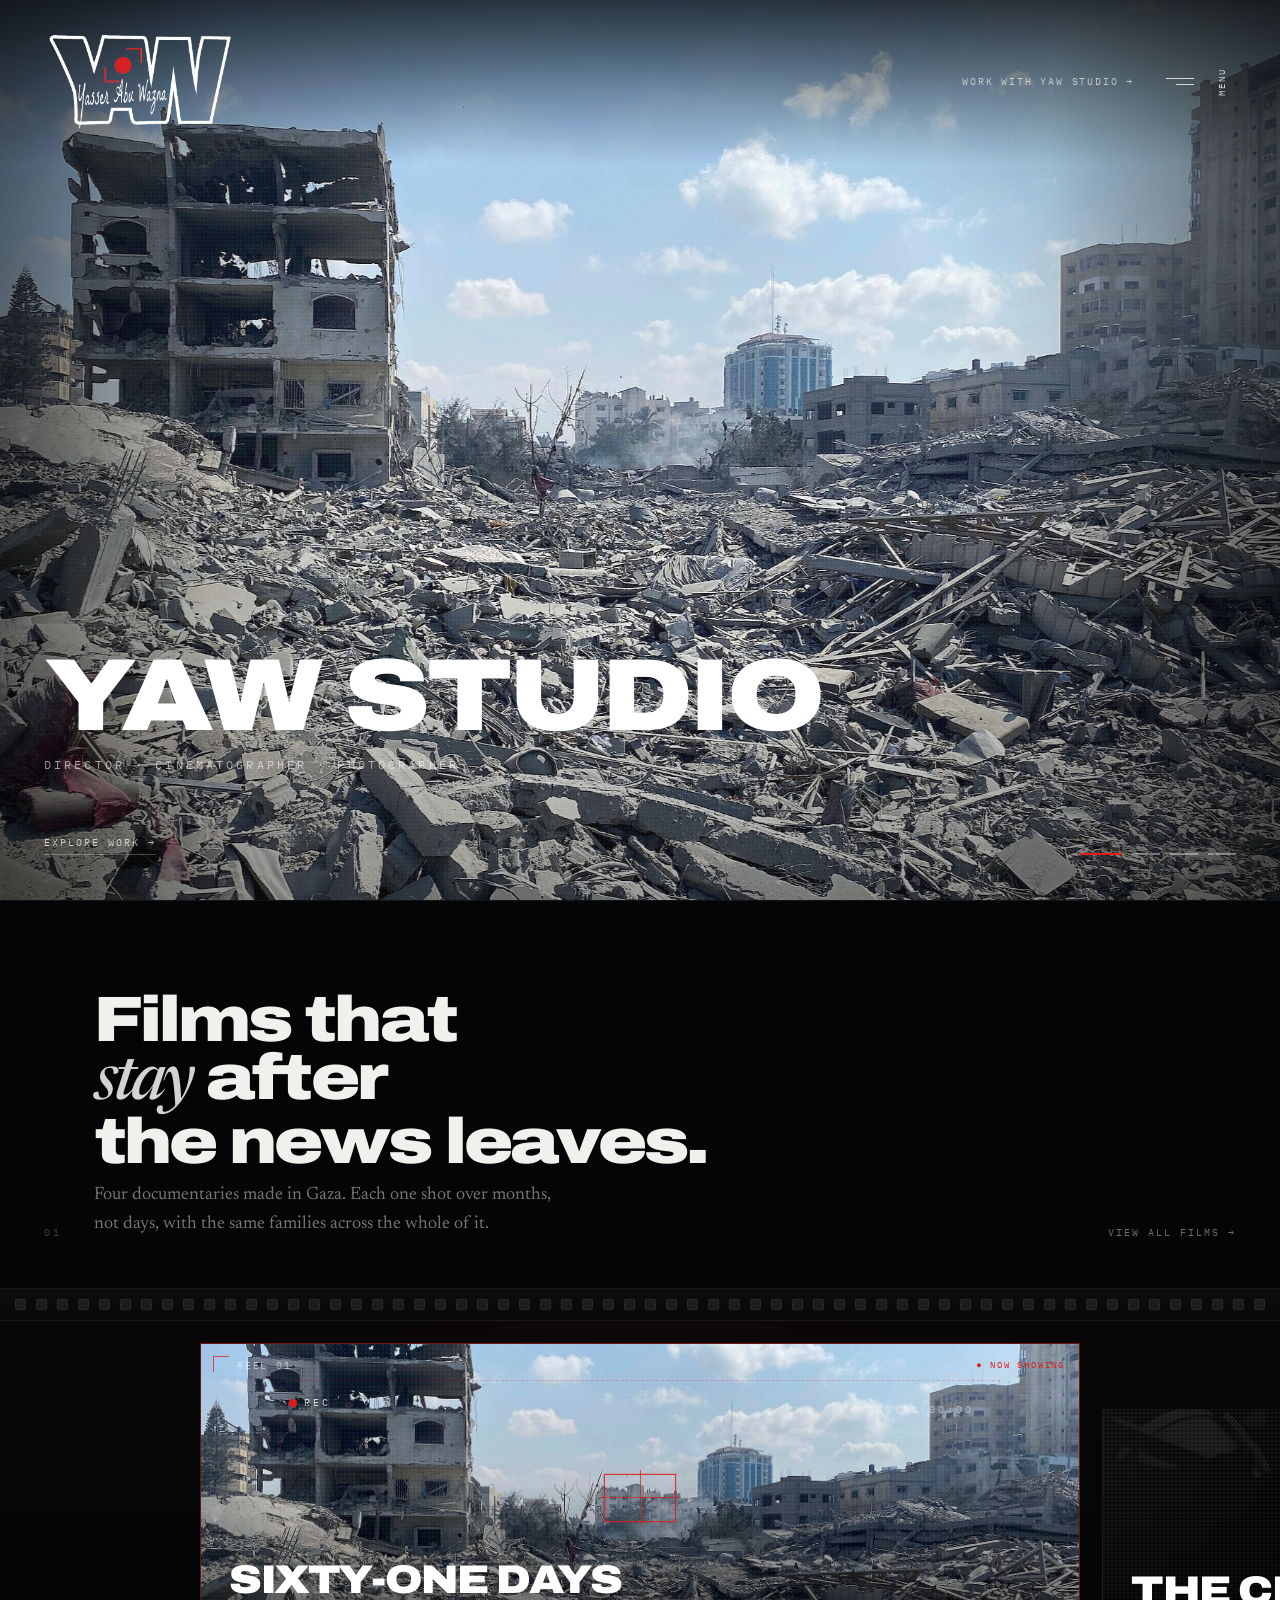
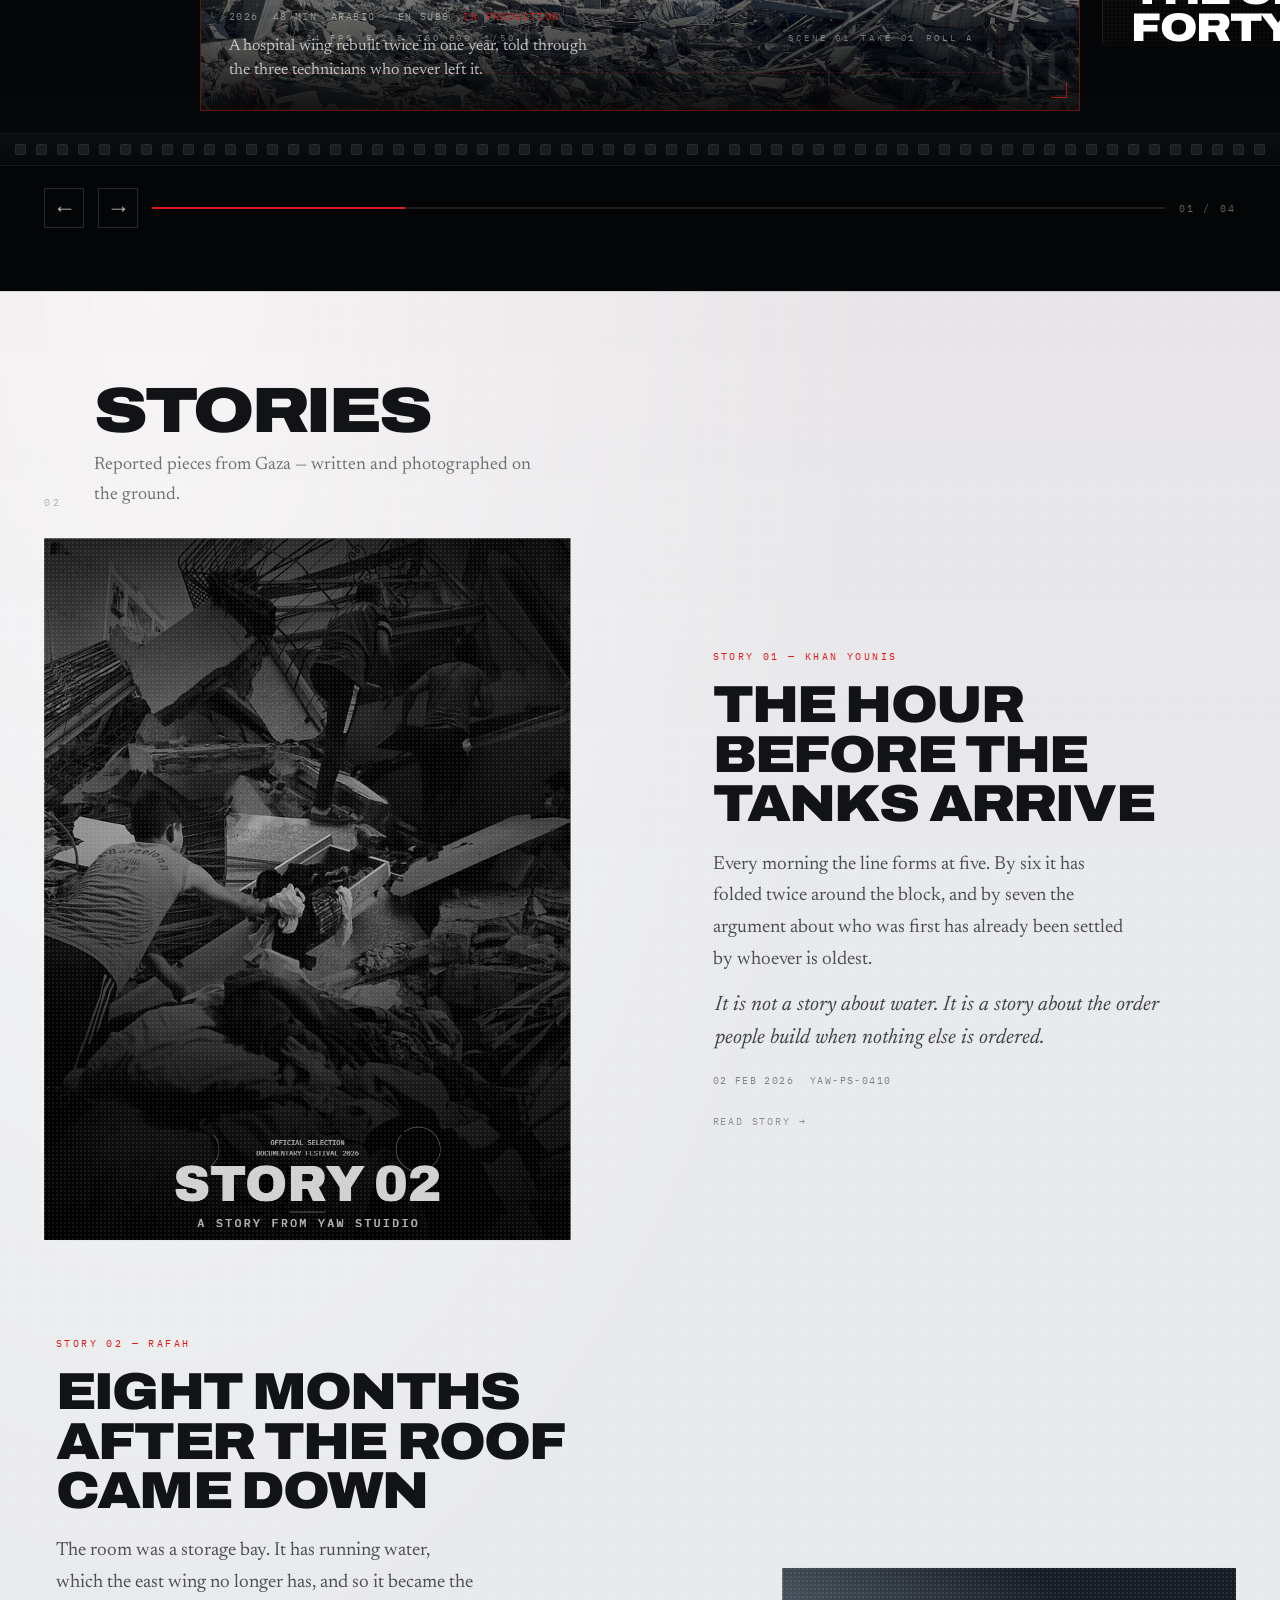
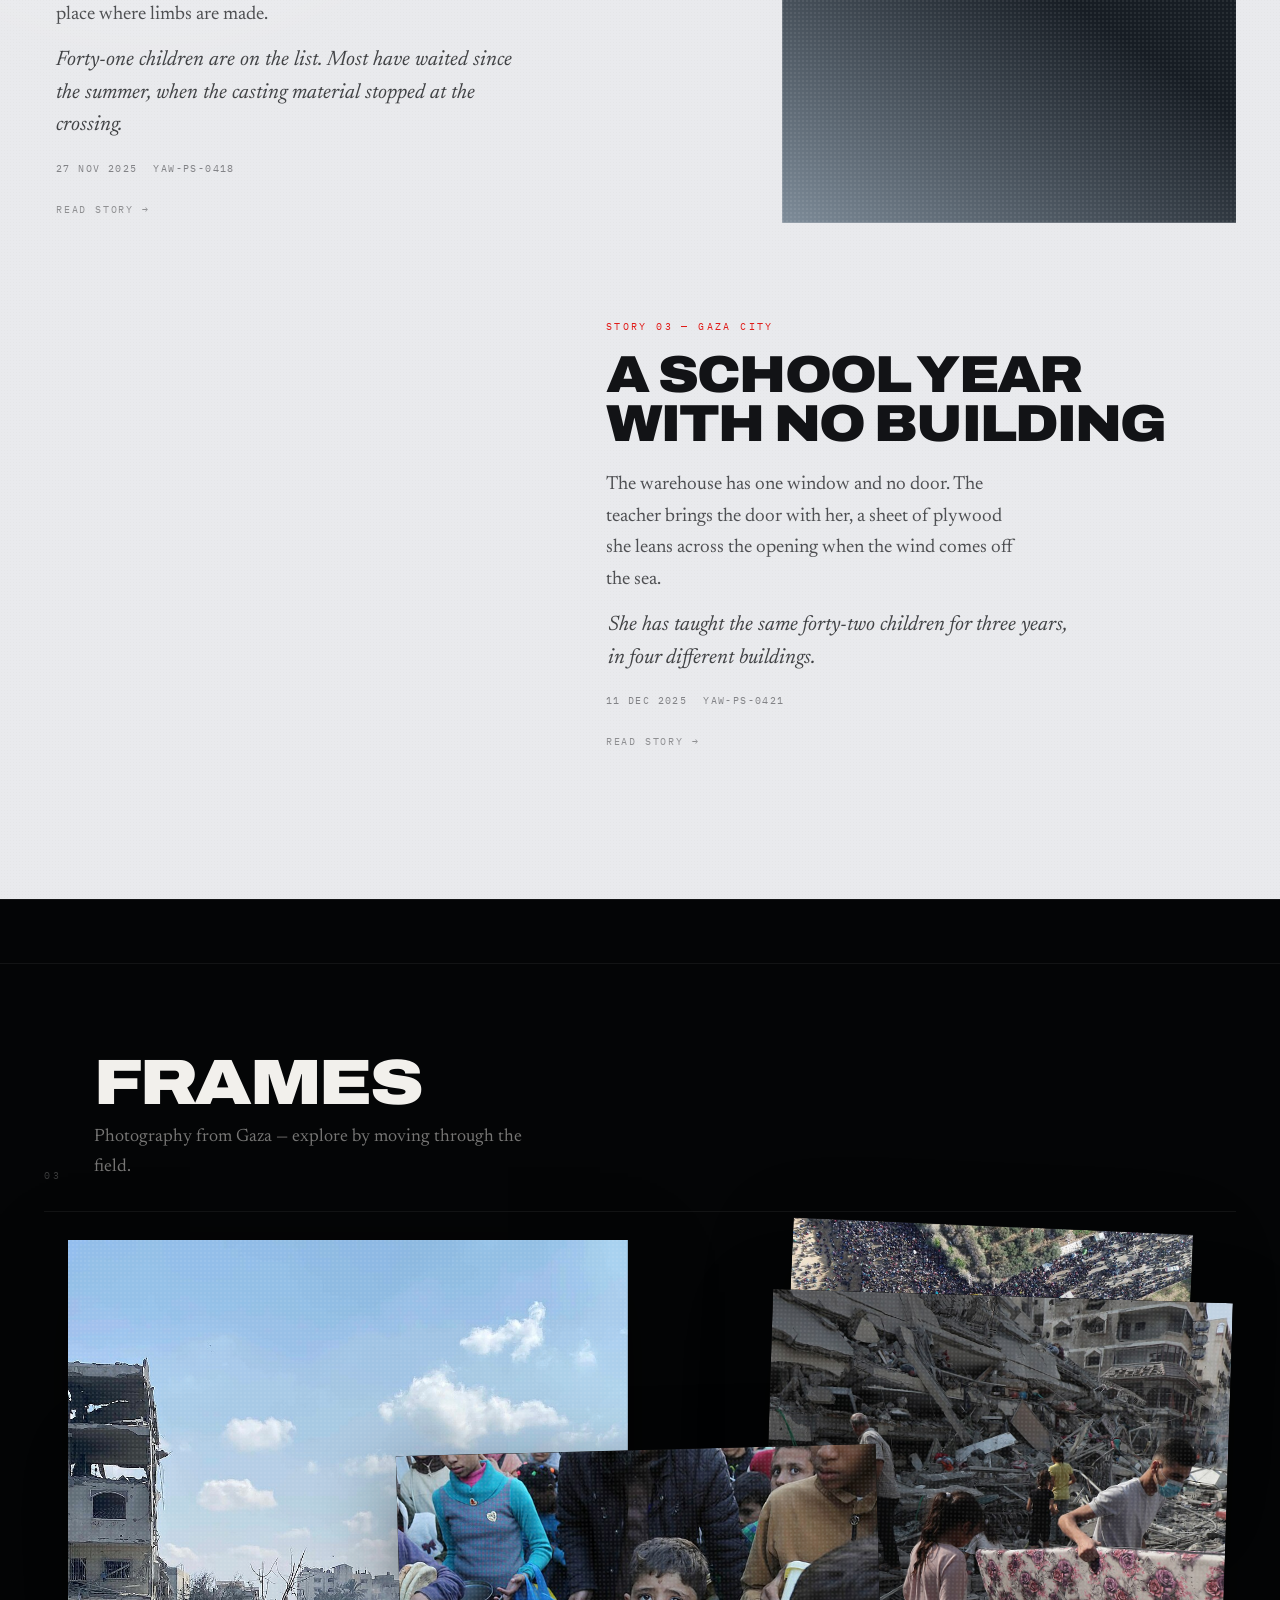
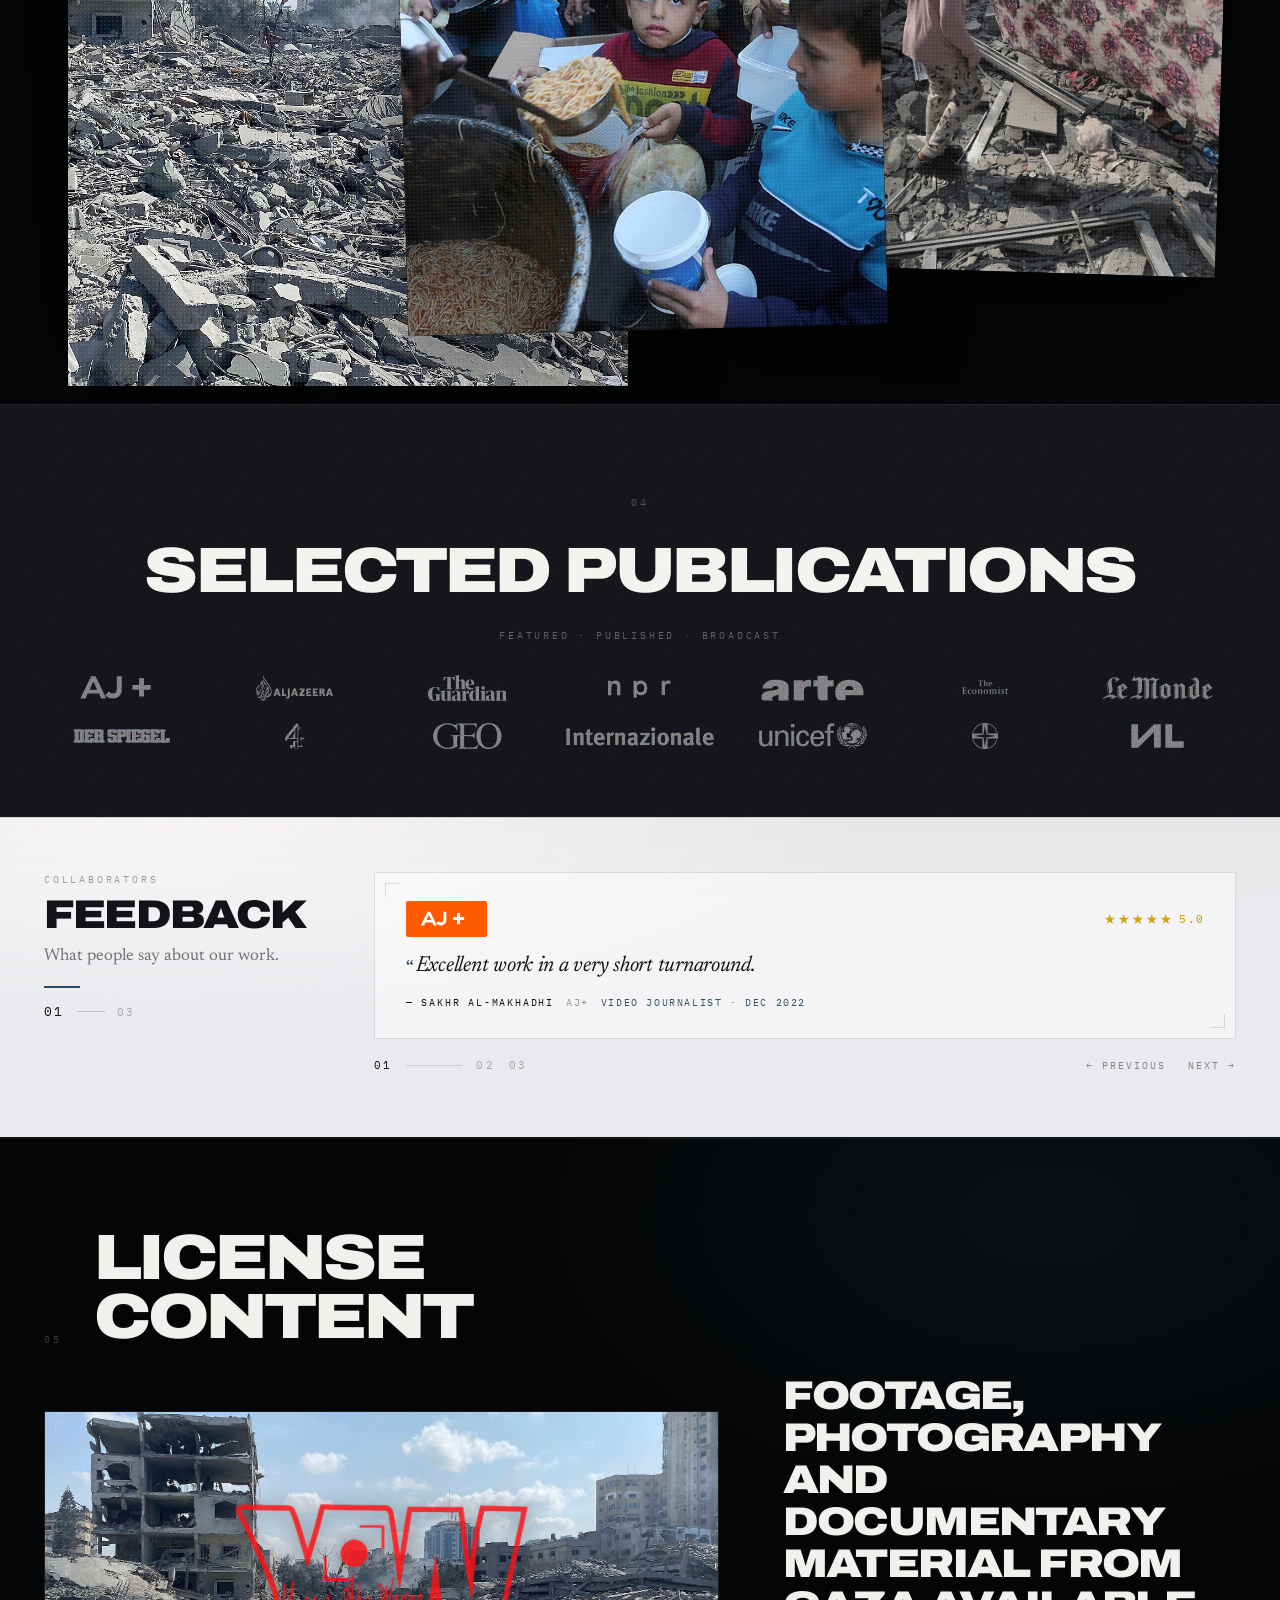
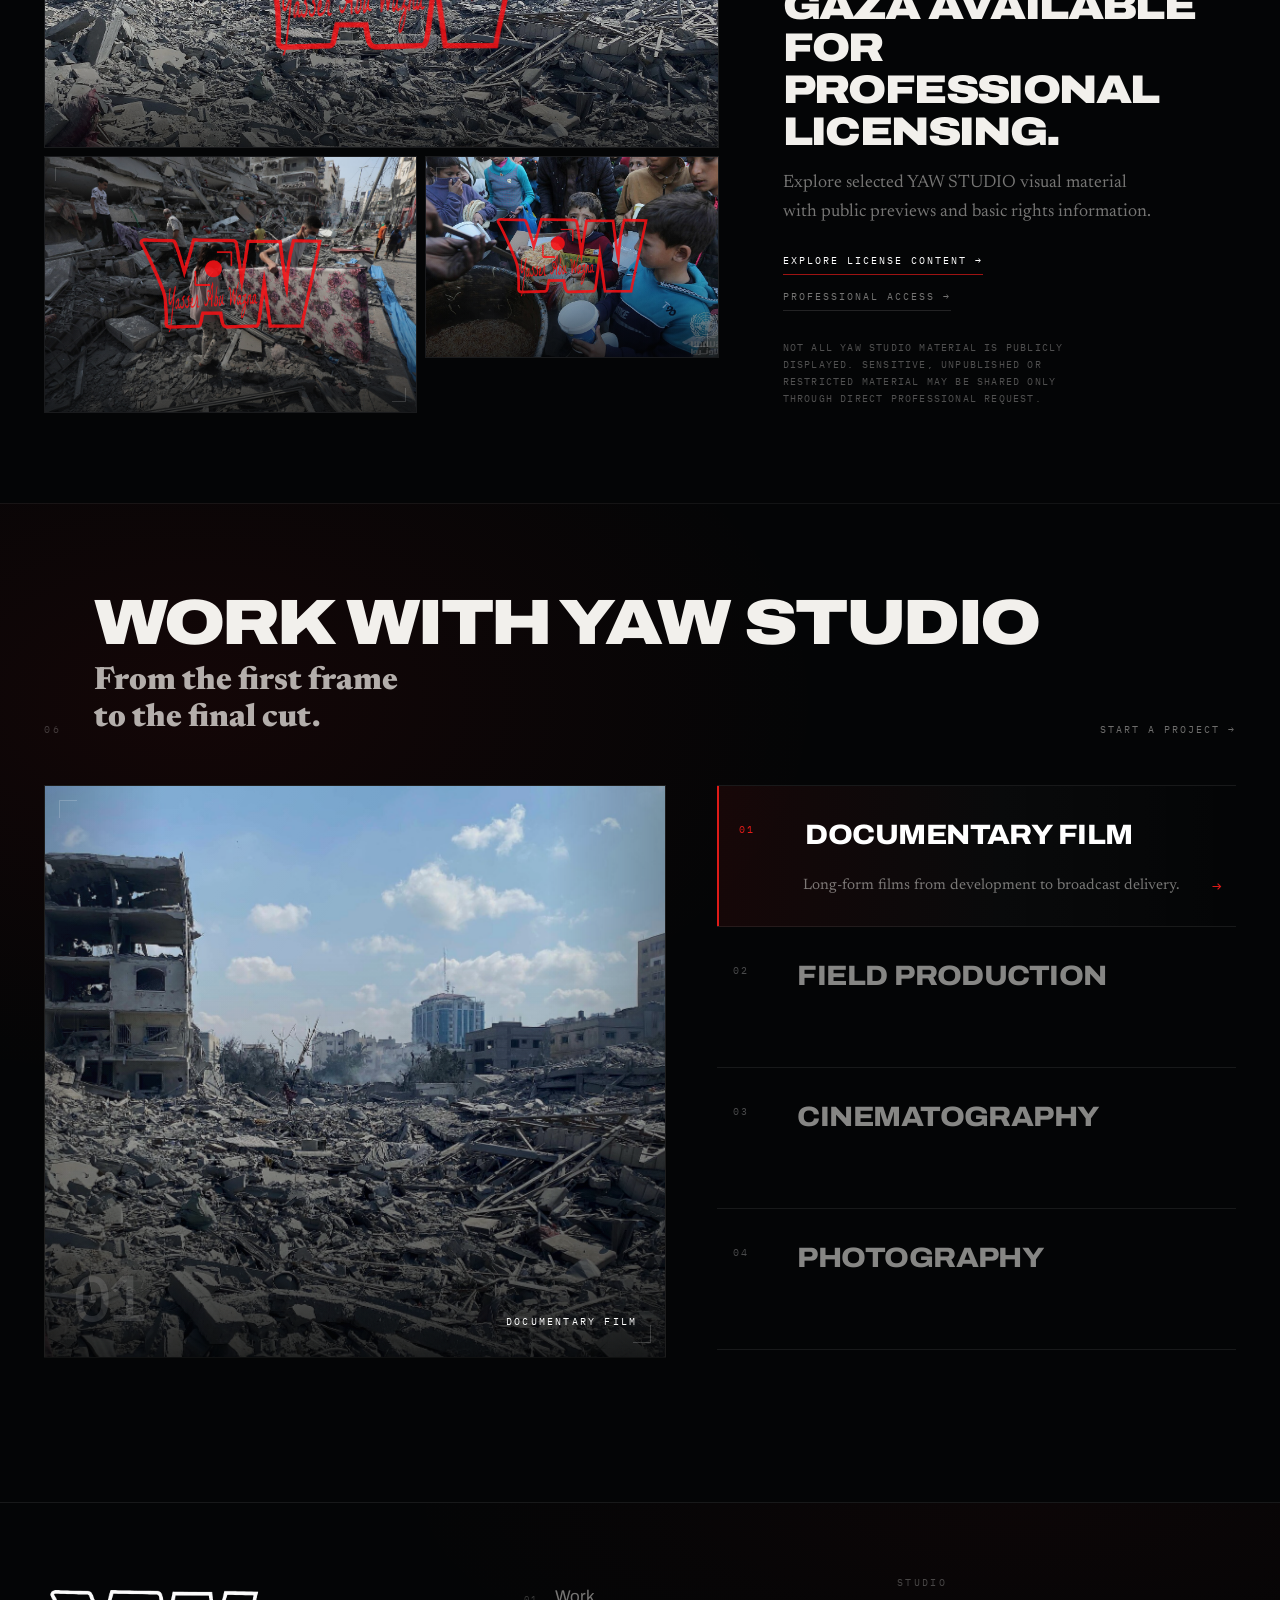
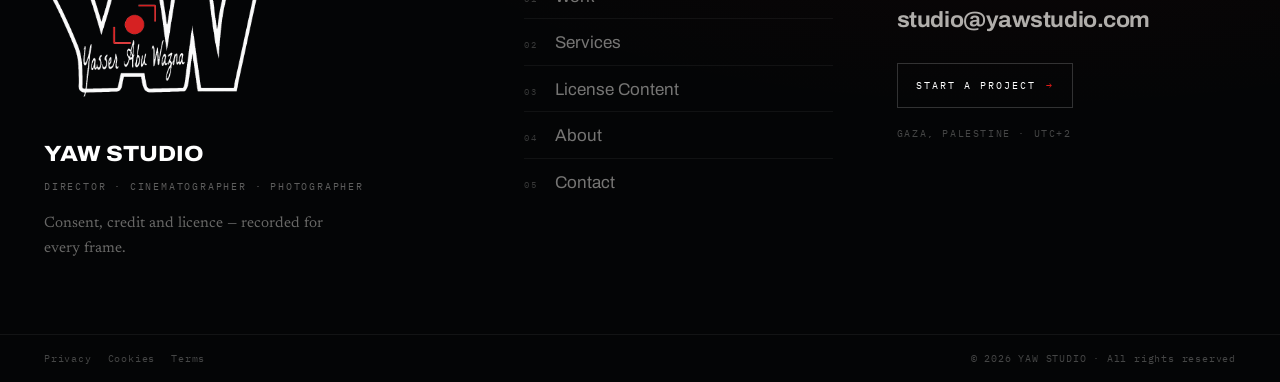
==== commit f3662839: "Refine homepage feedback, publications grid, and license watermarks. Co-authored-by: Cursor <cursora" ====
--- a/index.html
+++ b/index.html
@@ -47,11 +47,6 @@
     <div class="lay"><div class="ph c"><img src="images/yasser-rory-peck.jpg" alt="Rory Peck Award for news and features, YAW Studio, 2025" loading="lazy"></div><span class="lay-cap">About &middot; YAW Studio</span></div>
     <div class="lay"><div class="ph b"><img src="images/gaza-war-02.jpg" alt="Neighbours salvage belongings from a collapsed building, Gaza" loading="lazy"></div><span class="lay-cap">Contact &middot; studio enquiries</span></div>
   </div>
-  <aside class="overlay-voice" aria-label="Feedback">
-    <span>Feedback</span>
-    <p>Excellent work in a very short turnaround.</p>
-    <cite>Sakhr Al-Makhadhi &middot; AJ+</cite>
-  </aside>
   <div class="foot"><span>YAW Studio</span>
   <span>studio@yawstudio.com</span><span>Gaza, Palestine</span></div>
 </div>
@@ -220,6 +215,63 @@
     <span class="cnt" aria-live="polite">01 / 04</span>
   </div>
 </section> 
+
+<section class="act stories-act" id="stories">
+  <header class="act-head compact">
+    <span class="seq-num">02</span>
+    <div class="act-head-copy">
+      <h2>Stories</h2>
+      <p>Reported pieces from Gaza &mdash; written and photographed on the ground.</p>
+    </div>
+  </header>
+  <div class="story-mag"><a class="story-editorial even ratio-portrait" href="story.html">
+  <div class="story-media">
+    <div class="ph"><img src="images/yaw-poster-1000x1500.png" alt="Neighbours salvage belongings from a collapsed building, Gaza" loading="lazy"></div>
+    <div class="story-veil"></div>
+    <span class="story-frame" aria-hidden="true"></span>
+    <span class="story-num">01</span>
+  </div>
+  <div class="story-text">
+    <span class="story-kicker">Story 01 &mdash; Khan Younis</span>
+    <h3>The hour before the tanks arrive</h3>
+    <p class="story-lede">Every morning the line forms at five. By six it has folded twice around the block, and by seven the argument about who was first has already been settled by whoever is oldest.</p>
+    <p class="story-pull"><em>It is not a story about water. It is a story about the order people build when nothing else is ordered.</em></p>
+    <div class="story-foot"><span>02 Feb 2026</span><span>YAW-PS-0410</span></div>
+    <span class="story-cta">Read story <span class="arr">&rarr;</span></span>
+  </div>
+</a><a class="story-editorial odd ratio-cinema" href="story.html">
+  <div class="story-media">
+    <div class="ph b"><img src="images/yaw-poster-1080x1920.png" alt="A family carries a mattress out through the rubble, Gaza" loading="lazy"></div>
+    <div class="story-veil"></div>
+    <span class="story-frame" aria-hidden="true"></span>
+    <span class="story-num">02</span>
+  </div>
+  <div class="story-text">
+    <span class="story-kicker">Story 02 &mdash; Rafah</span>
+    <h3>Eight months after the roof came down</h3>
+    <p class="story-lede">The room was a storage bay. It has running water, which the east wing no longer has, and so it became the place where limbs are made.</p>
+    <p class="story-pull"><em>Forty-one children are on the list. Most have waited since the summer, when the casting material stopped at the crossing.</em></p>
+    <div class="story-foot"><span>27 Nov 2025</span><span>YAW-PS-0418</span></div>
+    <span class="story-cta">Read story <span class="arr">&rarr;</span></span>
+  </div>
+</a><a class="story-editorial even ratio-square" href="story.html">
+  <div class="story-media">
+    <div class="ph c"><img src="images/demo-food.jpg" alt="Children at a food distribution line, Gaza" loading="lazy"></div>
+    <div class="story-veil"></div>
+    <span class="story-frame" aria-hidden="true"></span>
+    <span class="story-num">03</span>
+  </div>
+  <div class="story-text">
+    <span class="story-kicker">Story 03 &mdash; Gaza City</span>
+    <h3>A school year with no building</h3>
+    <p class="story-lede">The warehouse has one window and no door. The teacher brings the door with her, a sheet of plywood she leans across the opening when the wind comes off the sea.</p>
+    <p class="story-pull"><em>She has taught the same forty-two children for three years, in four different buildings.</em></p>
+    <div class="story-foot"><span>11 Dec 2025</span><span>YAW-PS-0421</span></div>
+    <span class="story-cta">Read story <span class="arr">&rarr;</span></span>
+  </div>
+</a></div>
+</section>
+
 <section class="act frames-act" id="frames">
   <header class="act-head compact">
     <span class="seq-num">03</span>
@@ -276,25 +328,150 @@
   </div>
 </section>
 
-<section class="act credits-act" id="publications">
+<section class="act credits-act clients-act" id="publications">
   <header class="act-head compact centered">
     <span class="seq-num">04</span>
     <div class="act-head-copy"><h2>Selected publications</h2></div>
   </header>
   <p class="credits-tag">Featured &middot; Published &middot; Broadcast</p>
-  <div class="credits-marq" id="creditsField">
-    <div class="credits-track">
-      <div class="credits-run"><span class="credit-item"><img src="assets/logo/press/guardian.svg" alt="The Guardian"></span><i></i><span class="credit-item"><img src="assets/logo/press/lemonde.svg" alt="Le Monde"></span><i></i><span class="credit-item"><img src="assets/logo/press/npr.svg" alt="NPR"></span><i></i><span class="credit-item"><img src="assets/logo/press/arte.svg" alt="ARTE"></span><i></i><span class="credit-item"><img src="assets/logo/press/spiegel.svg" alt="Der Spiegel"></span><i></i><span class="credit-item"><img src="assets/logo/press/aljazeera.svg" alt="Al Jazeera"></span><i></i><span class="credit-item"><img src="assets/logo/press/economist.svg" alt="The Economist"></span><i></i><span class="credit-item"><img src="assets/logo/press/channel4.svg" alt="Channel 4"></span><i></i><span class="credit-item" aria-hidden="true"><img src="assets/logo/press/guardian.svg" alt=""></span><i></i><span class="credit-item" aria-hidden="true"><img src="assets/logo/press/lemonde.svg" alt=""></span><i></i><span class="credit-item" aria-hidden="true"><img src="assets/logo/press/npr.svg" alt=""></span><i></i><span class="credit-item" aria-hidden="true"><img src="assets/logo/press/arte.svg" alt=""></span><i></i><span class="credit-item" aria-hidden="true"><img src="assets/logo/press/spiegel.svg" alt=""></span><i></i><span class="credit-item" aria-hidden="true"><img src="assets/logo/press/aljazeera.svg" alt=""></span><i></i><span class="credit-item" aria-hidden="true"><img src="assets/logo/press/economist.svg" alt=""></span><i></i><span class="credit-item" aria-hidden="true"><img src="assets/logo/press/channel4.svg" alt=""></span><i></i></div>
-    </div>
-    <div class="credits-track rev">
-      <div class="credits-run"><span class="credit-item"><img src="assets/logo/press/msf.svg" alt="MSF"></span><i></i><span class="credit-item"><img src="assets/logo/press/unicef.svg" alt="UNICEF"></span><i></i><span class="credit-item"><img src="assets/logo/press/geo.svg" alt="GEO"></span><i></i><span class="credit-item"><img src="assets/logo/press/internazionale.svg" alt="Internazionale"></span><i></i><span class="credit-item"><img src="assets/logo/press/guardian.svg" alt="The Guardian"></span><i></i><span class="credit-item"><img src="assets/logo/press/arte.svg" alt="ARTE"></span><i></i><span class="credit-item"><img src="assets/logo/press/npr.svg" alt="NPR"></span><i></i><span class="credit-item"><img src="assets/logo/press/aljazeera.svg" alt="Al Jazeera"></span><i></i><span class="credit-item" aria-hidden="true"><img src="assets/logo/press/msf.svg" alt=""></span><i></i><span class="credit-item" aria-hidden="true"><img src="assets/logo/press/unicef.svg" alt=""></span><i></i><span class="credit-item" aria-hidden="true"><img src="assets/logo/press/geo.svg" alt=""></span><i></i><span class="credit-item" aria-hidden="true"><img src="assets/logo/press/internazionale.svg" alt=""></span><i></i><span class="credit-item" aria-hidden="true"><img src="assets/logo/press/guardian.svg" alt=""></span><i></i><span class="credit-item" aria-hidden="true"><img src="assets/logo/press/arte.svg" alt=""></span><i></i><span class="credit-item" aria-hidden="true"><img src="assets/logo/press/npr.svg" alt=""></span><i></i><span class="credit-item" aria-hidden="true"><img src="assets/logo/press/aljazeera.svg" alt=""></span><i></i></div>
+  <ul class="clients-grid">
+    <li><img src="assets/logo/press/ajplus.svg" alt="AJ+"></li>
+    <li><img src="assets/logo/press/aljazeera.svg" alt="Al Jazeera"></li>
+    <li><img src="assets/logo/press/guardian.svg" alt="The Guardian"></li>
+    <li><img src="assets/logo/press/npr.svg" alt="NPR"></li>
+    <li><img src="assets/logo/press/arte.svg" alt="ARTE"></li>
+    <li><img src="assets/logo/press/economist.svg" alt="The Economist"></li>
+    <li><img src="assets/logo/press/lemonde.svg" alt="Le Monde"></li>
+    <li><img src="assets/logo/press/spiegel.svg" alt="Der Spiegel"></li>
+    <li><img src="assets/logo/press/channel4.svg" alt="Channel 4"></li>
+    <li><img src="assets/logo/press/geo.svg" alt="GEO"></li>
+    <li><img src="assets/logo/press/internazionale.svg" alt="Internazionale"></li>
+    <li><img src="assets/logo/press/unicef.svg" alt="UNICEF"></li>
+    <li><img src="assets/logo/press/msf.svg" alt="MSF"></li>
+    <li><img src="assets/logo/press/novalectio.svg" alt="Nova Lectio"></li>
+  </ul>
+</section>
+
+<section class="act voices-act" id="feedback" aria-labelledby="voicesTitle">
+  <div class="voices-grid">
+    <div class="voices-copy">
+      <span class="voices-kicker">Collaborators</span>
+      <h2 id="voicesTitle">Feedback</h2>
+      <p>What people say about our work.</p>
+      <span class="voices-rule" aria-hidden="true"></span>
+      <div class="voices-count" aria-live="polite"><span id="voicesNow">01</span><i></i><span>03</span></div>
+    </div>
+    <div class="voices-slider" id="voicesSlider" role="region" aria-roledescription="carousel" aria-label="Feedback">
+      <div class="voices-well">
+        <span class="voices-corners" aria-hidden="true"><i class="tl"></i><i class="br"></i></span>
+        <div class="voices-copyblock">
+          <blockquote class="voices-quote on" data-i="0">
+            <div class="voices-top">
+              <span class="voices-mark" data-brand="ajplus"><img src="assets/logo/press/ajplus.svg" alt="AJ+"></span>
+              <div class="voices-rate" aria-label="Rated 5 out of 5">
+                <span class="voices-stars" aria-hidden="true"><i></i><i></i><i></i><i></i><i></i></span>
+                <b>5.0</b>
+              </div>
+            </div>
+            <p>Excellent work in a very short turnaround.</p>
+            <footer>
+              <cite>Sakhr Al-Makhadhi</cite>
+              <span>AJ+</span>
+              <span class="voices-proj">Video Journalist &middot; Dec 2022</span>
+            </footer>
+          </blockquote>
+          <blockquote class="voices-quote is-long" data-i="1" aria-hidden="true">
+            <div class="voices-top">
+              <span class="voices-mark" data-brand="novalectio"><img src="assets/logo/press/novalectio.svg" alt="Nova Lectio"></span>
+              <div class="voices-rate" aria-label="Rated 5 out of 5">
+                <span class="voices-stars" aria-hidden="true"><i></i><i></i><i></i><i></i><i></i></span>
+                <b>5.0</b>
+              </div>
+            </div>
+            <p>Yasser has been far beyond professional. Despite the difficult situation in Gaza, he managed to complete all the tasks assigned and delivered high quality footages for our documentary. He is a very trustworthy and accountable reporter and Videomaker. It was a pleasure working with him.</p>
+            <footer>
+              <cite>Simone Guida</cite>
+              <span>Nova Lectio</span>
+              <span class="voices-proj">Documentary DP &middot; Oct 2024</span>
+            </footer>
+          </blockquote>
+          <blockquote class="voices-quote is-long" data-i="2" aria-hidden="true">
+            <div class="voices-top">
+              <span class="voices-mark" data-brand="novalectio"><img src="assets/logo/press/novalectio.svg" alt="Nova Lectio"></span>
+              <div class="voices-rate" aria-label="Rated 5 out of 5">
+                <span class="voices-stars" aria-hidden="true"><i></i><i></i><i></i><i></i><i></i></span>
+                <b>5.0</b>
+              </div>
+            </div>
+            <p>Yasser is always beyond professionalism and his work under stressing conditions is by far one of the best provided by a videomaker and video-journalist.</p>
+            <footer>
+              <cite>Simone Guida</cite>
+              <span>Nova Lectio</span>
+              <span class="voices-proj">Field Producer &middot; Jan 2025</span>
+            </footer>
+          </blockquote>
+        </div>
+      </div>
+      <div class="voices-nav">
+        <div class="voices-index" role="tablist" aria-label="Feedback">
+          <button type="button" class="on" data-i="0" aria-label="Feedback 1" aria-current="true">01</button>
+          <span class="voices-rail" aria-hidden="true"><i></i></span>
+          <button type="button" data-i="1" aria-label="Feedback 2">02</button>
+          <button type="button" data-i="2" aria-label="Feedback 3">03</button>
+        </div>
+        <div class="voices-arrows">
+          <button type="button" data-dir="prev" aria-label="Previous feedback">&larr; Previous</button>
+          <button type="button" data-dir="next" aria-label="Next feedback">Next &rarr;</button>
+        </div>
+      </div>
+    </div>
+  </div>
+</section>
+
+
+<section class="act license-act" id="license" aria-labelledby="licenseTitle">
+  <header class="act-head compact">
+    <span class="seq-num">05</span>
+    <div class="act-head-copy">
+      <h2 id="licenseTitle">License Content</h2>
+    </div>
+  </header>
+  <div class="license-board">
+    <div class="license-visuals">
+      <a class="license-cell is-hero" href="licensing.html">
+        <div class="ph"><img src="images/gaza-war-01.jpg" alt="Rubble field after a strike, Gaza" loading="lazy"></div>
+        <span class="license-wm" aria-hidden="true"><img src="assets/logo/yaw-logo-website-header-white.png" alt=""></span>
+        <span class="license-corners" aria-hidden="true"><i class="tl"></i><i class="br"></i></span>
+        <span class="license-cap">Footage</span>
+      </a>
+      <a class="license-cell" href="licensing.html">
+        <div class="ph b"><img src="images/demo-damage.jpg" alt="A family carries a mattress out through the rubble, Gaza" loading="lazy"></div>
+        <span class="license-wm" aria-hidden="true"><img src="assets/logo/yaw-logo-website-header-white.png" alt=""></span>
+        <span class="license-corners" aria-hidden="true"><i class="tl"></i><i class="br"></i></span>
+        <span class="license-cap">Photography</span>
+      </a>
+      <a class="license-cell" href="licensing.html">
+        <div class="ph c"><img src="images/demo-food.jpg" alt="Children at a food distribution line, Gaza" loading="lazy"></div>
+        <span class="license-wm" aria-hidden="true"><img src="assets/logo/yaw-logo-website-header-white.png" alt=""></span>
+        <span class="license-corners" aria-hidden="true"><i class="tl"></i><i class="br"></i></span>
+        <span class="license-cap">Documentary</span>
+      </a>
+    </div>
+    <div class="license-copy">
+      <p class="license-lead">Footage, photography and documentary material from Gaza available for professional licensing.</p>
+      <p class="license-support">Explore selected YAW STUDIO visual material with public previews and basic rights information.</p>
+      <div class="license-ctas">
+        <a class="license-cta is-primary" href="licensing.html">Explore License Content <span class="arr">&rarr;</span></a>
+        <a class="license-cta" href="contact.html">Professional Access <span class="arr">&rarr;</span></a>
+      </div>
+      <p class="license-note">Not all YAW STUDIO material is publicly displayed. Sensitive, unpublished or restricted material may be shared only through direct professional request.</p>
     </div>
   </div>
 </section>
 
 <section class="act prod-act" id="work">
   <header class="act-head">
-    <span class="seq-num">05</span>
+    <span class="seq-num">06</span>
     <div class="act-head-copy">
       <h2>Work with YAW Studio</h2>
       <p class="prod-lead">From the first frame<br>to the final cut.</p>
@@ -338,119 +515,6 @@
   </div>
 </section>
 
-<section class="act stories-act" id="stories">
-  <header class="act-head compact">
-    <span class="seq-num">02</span>
-    <div class="act-head-copy">
-      <h2>Stories</h2>
-      <p>Reported pieces from Gaza &mdash; written and photographed on the ground.</p>
-    </div>
-  </header>
-  <div class="story-mag"><a class="story-editorial even ratio-portrait" href="story.html">
-  <div class="story-media">
-    <div class="ph"><img src="images/yaw-poster-1000x1500.png" alt="Neighbours salvage belongings from a collapsed building, Gaza" loading="lazy"></div>
-    <div class="story-veil"></div>
-    <span class="story-frame" aria-hidden="true"></span>
-    <span class="story-num">01</span>
-  </div>
-  <div class="story-text">
-    <span class="story-kicker">Story 01 &mdash; Khan Younis</span>
-    <h3>The hour before the tanks arrive</h3>
-    <p class="story-lede">Every morning the line forms at five. By six it has folded twice around the block, and by seven the argument about who was first has already been settled by whoever is oldest.</p>
-    <p class="story-pull"><em>It is not a story about water. It is a story about the order people build when nothing else is ordered.</em></p>
-    <div class="story-foot"><span>02 Feb 2026</span><span>YAW-PS-0410</span></div>
-    <span class="story-cta">Read story <span class="arr">&rarr;</span></span>
-  </div>
-</a><a class="story-editorial odd ratio-cinema" href="story.html">
-  <div class="story-media">
-    <div class="ph b"><img src="images/yaw-poster-1080x1920.png" alt="A family carries a mattress out through the rubble, Gaza" loading="lazy"></div>
-    <div class="story-veil"></div>
-    <span class="story-frame" aria-hidden="true"></span>
-    <span class="story-num">02</span>
-  </div>
-  <div class="story-text">
-    <span class="story-kicker">Story 02 &mdash; Rafah</span>
-    <h3>Eight months after the roof came down</h3>
-    <p class="story-lede">The room was a storage bay. It has running water, which the east wing no longer has, and so it became the place where limbs are made.</p>
-    <p class="story-pull"><em>Forty-one children are on the list. Most have waited since the summer, when the casting material stopped at the crossing.</em></p>
-    <div class="story-foot"><span>27 Nov 2025</span><span>YAW-PS-0418</span></div>
-    <span class="story-cta">Read story <span class="arr">&rarr;</span></span>
-  </div>
-</a><a class="story-editorial even ratio-square" href="story.html">
-  <div class="story-media">
-    <div class="ph c"><img src="images/demo-food.jpg" alt="Children at a food distribution line, Gaza" loading="lazy"></div>
-    <div class="story-veil"></div>
-    <span class="story-frame" aria-hidden="true"></span>
-    <span class="story-num">03</span>
-  </div>
-  <div class="story-text">
-    <span class="story-kicker">Story 03 &mdash; Gaza City</span>
-    <h3>A school year with no building</h3>
-    <p class="story-lede">The warehouse has one window and no door. The teacher brings the door with her, a sheet of plywood she leans across the opening when the wind comes off the sea.</p>
-    <p class="story-pull"><em>She has taught the same forty-two children for three years, in four different buildings.</em></p>
-    <div class="story-foot"><span>11 Dec 2025</span><span>YAW-PS-0421</span></div>
-    <span class="story-cta">Read story <span class="arr">&rarr;</span></span>
-  </div>
-</a></div>
-</section>
-
-<section class="act voices-act" id="feedback" aria-labelledby="voicesTitle">
-  <div class="voices-grid">
-    <div class="voices-copy">
-      <span class="voices-kicker">Collaborators</span>
-      <h2 id="voicesTitle">Feedback</h2>
-      <p>What people say about our work.</p>
-      <span class="voices-rule" aria-hidden="true"></span>
-      <div class="voices-count" aria-live="polite"><span id="voicesNow">01</span><i></i><span>03</span></div>
-    </div>
-    <div class="voices-slider" id="voicesSlider" role="region" aria-roledescription="carousel" aria-label="Feedback">
-      <div class="voices-well">
-        <span class="voices-corners" aria-hidden="true"><i class="tl"></i><i class="br"></i></span>
-        <div class="voices-copyblock">
-          <blockquote class="voices-quote on" data-i="0">
-            <span class="voices-mark"><img src="assets/logo/press/ajplus.svg" alt="AJ+"></span>
-            <p>Excellent work in a very short turnaround.</p>
-            <footer>
-              <cite>Sakhr Al-Makhadhi</cite>
-              <span>AJ+</span>
-              <span class="voices-proj">Video Journalist &middot; Dec 2022</span>
-            </footer>
-          </blockquote>
-          <blockquote class="voices-quote is-long" data-i="1" aria-hidden="true">
-            <span class="voices-mark"><img src="assets/logo/press/novalectio.svg" alt="Nova Lectio"></span>
-            <p>Yasser has been far beyond professional. Despite the difficult situation in Gaza, he managed to complete all the tasks assigned and delivered high quality footages for our documentary. He is a very trustworthy and accountable reporter and Videomaker. It was a pleasure working with him.</p>
-            <footer>
-              <cite>Simone Guida</cite>
-              <span>Nova Lectio</span>
-              <span class="voices-proj">Documentary DP &middot; Oct 2024</span>
-            </footer>
-          </blockquote>
-          <blockquote class="voices-quote is-long" data-i="2" aria-hidden="true">
-            <span class="voices-mark"><img src="assets/logo/press/novalectio.svg" alt="Nova Lectio"></span>
-            <p>Yasser is always beyond professionalism and his work under stressing conditions is by far one of the best provided by a videomaker and video-journalist.</p>
-            <footer>
-              <cite>Simone Guida</cite>
-              <span>Nova Lectio</span>
-              <span class="voices-proj">Field Producer &middot; Jan 2025</span>
-            </footer>
-          </blockquote>
-        </div>
-      </div>
-      <div class="voices-nav">
-        <div class="voices-index" role="tablist" aria-label="Feedback">
-          <button type="button" class="on" data-i="0" aria-label="Feedback 1" aria-current="true">01</button>
-          <span class="voices-rail" aria-hidden="true"><i></i></span>
-          <button type="button" data-i="1" aria-label="Feedback 2">02</button>
-          <button type="button" data-i="2" aria-label="Feedback 3">03</button>
-        </div>
-        <div class="voices-arrows">
-          <button type="button" data-dir="prev" aria-label="Previous feedback">&larr; Previous</button>
-          <button type="button" data-dir="next" aria-label="Next feedback">Next &rarr;</button>
-        </div>
-      </div>
-    </div>
-  </div>
-</section>
 
  
 </main>
--- a/assets/home-v2.css
+++ b/assets/home-v2.css
@@ -474,6 +474,46 @@
   background-size:140px 140px;
 }
 
+.home-v2:not(.index-v2) .credits-act.clients-act{
+  overflow:visible;
+  padding-bottom:clamp(40px,7vh,72px);
+}
+.home-v2:not(.index-v2) .credits-act.clients-act .credits-tag{
+  margin-bottom:clamp(18px,3vh,28px);
+}
+.home-v2:not(.index-v2) .clients-grid{
+  list-style:none;
+  margin:0 auto;
+  padding:0 var(--pad);
+  max-width:var(--maxw);
+  display:grid;
+  grid-template-columns:repeat(7,minmax(0,1fr));
+  gap:12px 16px;
+  align-items:center;
+}
+.home-v2:not(.index-v2) .clients-grid li{
+  display:flex;
+  align-items:center;
+  justify-content:center;
+  min-height:36px;
+  padding:2px 4px;
+}
+.home-v2:not(.index-v2) .clients-grid img{
+  display:block;
+  height:clamp(18px,2.4vw,26px);
+  width:auto;
+  max-width:100%;
+  object-fit:contain;
+  filter:brightness(0) invert(1);
+  opacity:.38;
+  transition:opacity .3s ease;
+}
+.home-v2:not(.index-v2) .clients-grid li:hover img{opacity:.85}
+@media(max-width:720px){
+  .home-v2:not(.index-v2) .clients-grid{gap:10px 8px}
+  .home-v2:not(.index-v2) .clients-grid img{height:16px}
+}
+
 /* WORK WITH YAW STUDIO — champagne hairline on hover */
 .home-v2:not(.home-lux) .prod-visual:hover{
   border-color:rgba(198,166,106,.72);
@@ -585,98 +625,284 @@
 }
 
 /* ============================================================
+   LICENSE — content teaser
+   ============================================================ */
+.license-act{
+  background:
+    radial-gradient(80% 60% at 82% 8%,rgba(42,75,95,.16),transparent 52%),
+    var(--void,#040506);
+  padding-bottom:clamp(56px,10vh,112px);
+  border-top:1px solid rgba(255,255,255,.06);
+}
+.license-act .act-head-copy h2{
+  text-transform:uppercase;
+  letter-spacing:-.045em;
+  max-width:14ch;
+}
+.license-board{
+  display:grid;
+  grid-template-columns:minmax(0,1.28fr) minmax(240px,.86fr);
+  gap:clamp(28px,5vw,72px);
+  align-items:end;
+  padding:0 var(--pad);
+}
+.license-visuals{
+  display:grid;
+  grid-template-columns:1.12fr .88fr;
+  grid-template-rows:auto auto;
+  gap:8px;
+}
+.license-cell{
+  position:relative;
+  display:block;
+  overflow:hidden;
+  text-decoration:none;
+  color:inherit;
+  background:#07080a;
+  border:1px solid rgba(255,255,255,.08);
+}
+.license-cell.is-hero{
+  grid-column:1 / -1;
+  aspect-ratio:16/8;
+}
+.license-cell:not(.is-hero){aspect-ratio:16/11}
+.license-cell .ph{position:absolute;inset:0;height:100%}
+.license-cell .ph img{
+  transform:scale(1.03);
+  transition:transform 1.15s cubic-bezier(.16,1,.3,1);
+}
+.license-cell:hover .ph img,
+.license-cell:focus-visible .ph img{transform:scale(1.08)}
+.license-cell .ph::after{
+  background-image:
+    linear-gradient(to top,rgba(4,5,6,.72) 0%,rgba(4,5,6,.12) 42%,transparent 70%),
+    linear-gradient(115deg,rgba(255,255,255,.04),transparent 40%);
+  background-size:auto;
+}
+.license-wm{
+  position:absolute;inset:0;z-index:4;
+  display:grid;place-items:center;
+  pointer-events:none;
+}
+.license-wm img{
+  display:block;width:clamp(160px,52%,260px);height:auto;
+  opacity:.88;
+  filter:
+    brightness(0) invert(18%) sepia(96%) saturate(5200%) hue-rotate(352deg) brightness(95%) contrast(104%)
+    drop-shadow(0 2px 10px rgba(0,0,0,.55));
+}
+.license-cell.is-hero .license-wm img{
+  width:clamp(240px,46%,420px);opacity:.86;
+}
+.license-corners{
+  position:absolute;inset:0;z-index:2;pointer-events:none
+}
+.license-corners i{
+  position:absolute;width:14px;height:14px;
+  border:1px solid rgba(255,255,255,.38);opacity:.4;
+  transition:opacity .35s,border-color .35s;
+}
+.license-corners .tl{top:10px;left:10px;border-right:0;border-bottom:0}
+.license-corners .br{right:10px;bottom:10px;border-left:0;border-top:0}
+.license-cell:hover .license-corners i{
+  opacity:1;border-color:rgba(224,27,24,.7)
+}
+.license-cap{
+  position:absolute;z-index:3;left:14px;bottom:12px;
+  font-family:var(--mono);font-size:10px;letter-spacing:.2em;text-transform:uppercase;
+  color:rgba(242,240,236,.78);
+  opacity:0;transform:translateY(6px);
+  transition:opacity .4s,transform .45s cubic-bezier(.16,1,.3,1);
+}
+.license-cell:hover .license-cap,
+.license-cell:focus-visible .license-cap{
+  opacity:1;transform:none
+}
+.license-copy{padding-bottom:6px}
+.license-lead{
+  font-family:var(--disp);font-variation-settings:"wdth" 118;font-weight:900;
+  font-size:clamp(22px,3.2vw,40px);letter-spacing:-.04em;line-height:1.05;
+  text-transform:uppercase;margin:0 0 16px;max-width:18ch;
+}
+.license-support{
+  font-family:var(--read);font-size:clamp(15px,1.55vw,18px);line-height:1.62;
+  color:var(--mute-f);max-width:38ch;margin:0 0 26px;
+}
+.license-ctas{
+  display:flex;flex-direction:column;align-items:flex-start;gap:14px;
+  margin:0 0 28px;
+}
+.license-cta{
+  font-family:var(--mono);font-size:10px;letter-spacing:.2em;text-transform:uppercase;
+  text-decoration:none;color:rgba(242,240,236,.48);
+  border-bottom:1px solid rgba(255,255,255,.12);padding:0 0 6px;
+  transition:color .35s,border-color .35s,transform .35s cubic-bezier(.16,1,.3,1);
+}
+.license-cta .arr{display:inline-block;transition:transform .35s cubic-bezier(.16,1,.3,1)}
+.license-cta.is-primary{color:#fff;border-bottom-color:rgba(224,27,24,.7)}
+.license-cta:hover{
+  color:#fff;border-color:var(--brand-red,#E01B18);transform:translateX(4px)
+}
+.license-cta:hover .arr{transform:translateX(6px);color:var(--brand-red,#E01B18)}
+.license-note{
+  font-family:var(--mono);font-size:10px;letter-spacing:.12em;line-height:1.7;
+  text-transform:uppercase;color:rgba(242,240,236,.32);max-width:48ch;margin:0;
+}
+@media(max-width:980px){
+  .license-board{grid-template-columns:1fr;gap:28px;align-items:start}
+  .license-cell.is-hero{aspect-ratio:16/9}
+}
+@media(max-width:720px){
+  .license-visuals{grid-template-columns:1fr;gap:8px}
+  .license-cell.is-hero,
+  .license-cell:not(.is-hero){aspect-ratio:16/10}
+  .license-cap{opacity:1;transform:none}
+  .license-lead{max-width:none}
+}
+@media (prefers-reduced-motion:reduce){
+  .license-cell .ph img{transform:none;transition:none}
+  .license-cta:hover{transform:none}
+}
+
+/* ============================================================
    VOICES — cinematic testimonials
    ============================================================ */
 .voices-act{
   --yaw-steel:#2a4b5f;
+  --story-paper:#E9EAED;
+  --story-ink:#121316;
+  --story-mute:rgba(18,19,22,.58);
+  --story-line:rgba(18,19,22,.12);
   background:
-    radial-gradient(90% 70% at 88% 12%,rgba(42,75,95,.18),transparent 58%),
-    linear-gradient(180deg,#050607 0%,#040506 100%);
-  color:var(--ink-f);
-  padding:clamp(64px,12vh,140px) var(--pad) clamp(72px,12vh,132px);
-  border-top:1px solid rgba(255,255,255,.06);
+    linear-gradient(180deg,rgba(224,27,24,.02),transparent 28%),
+    radial-gradient(ellipse at 12% 0%,rgba(255,255,255,.7),transparent 45%),
+    var(--story-paper);
+  color:var(--story-ink);
+  padding:clamp(36px,6vh,64px) var(--pad) clamp(44px,7vh,72px);
+  border-top:1px solid var(--story-line);
   overflow:hidden;
 }
 .voices-grid{
   display:grid;
-  grid-template-columns:minmax(220px,.72fr) minmax(0,1.5fr);
-  gap:clamp(36px,6vw,96px);
+  grid-template-columns:minmax(180px,.55fr) minmax(0,1.7fr);
+  gap:clamp(24px,4vw,56px);
   align-items:start;
   max-width:var(--maxw);
   margin:0 auto;
 }
-.voices-copy{padding-bottom:4px}
+.voices-copy{padding-bottom:0}
 .voices-kicker{
   display:block;
   font-family:var(--mono);font-size:10px;letter-spacing:.28em;text-transform:uppercase;
-  color:rgba(255,255,255,.32);margin:0 0 18px;
+  color:rgba(18,19,22,.38);margin:0 0 10px;
 }
 .voices-copy h2{
   font-family:var(--disp);font-variation-settings:"wdth" 118;font-weight:900;
-  font-size:clamp(32px,5.4vw,68px);letter-spacing:-.045em;line-height:.9;
+  font-size:clamp(26px,3.4vw,40px);letter-spacing:-.045em;line-height:.92;
   text-transform:uppercase;margin:0;
 }
 .voices-copy p{
-  font-family:var(--read);font-size:clamp(16px,1.7vw,20px);line-height:1.6;
-  color:var(--mute-f);max-width:28ch;margin:18px 0 0;
+  font-family:var(--read);font-size:clamp(14px,1.4vw,17px);line-height:1.5;
+  color:var(--story-mute);max-width:26ch;margin:10px 0 0;
 }
 .voices-rule{
-  display:block;width:42px;height:2px;margin:28px 0 24px;
+  display:block;width:36px;height:2px;margin:16px 0 14px;
   background:var(--yaw-steel);
 }
 .voices-count{
   display:flex;align-items:baseline;gap:12px;
   font-family:var(--mono);font-size:11px;letter-spacing:.22em;
-  color:rgba(255,255,255,.28);
-}
-.voices-count #voicesNow{color:#fff;font-size:13px}
-.voices-count i{display:block;width:28px;height:1px;background:rgba(255,255,255,.22);align-self:center}
+  color:rgba(18,19,22,.32);
+}
+.voices-count #voicesNow{color:var(--story-ink);font-size:13px}
+.voices-count i{display:block;width:28px;height:1px;background:rgba(18,19,22,.2);align-self:center}
 
 .voices-well{
   position:relative;
-  min-height:clamp(280px,44vh,460px);
-  padding:clamp(28px,4.2vw,52px) clamp(24px,3.6vw,48px) clamp(32px,4vw,56px);
-  border:1px solid rgba(255,255,255,.08);
-  background:
-    linear-gradient(180deg,rgba(42,75,95,.12),transparent 42%),
-    #07080a;
+  min-height:0;
+  padding:clamp(18px,2.2vw,28px) clamp(18px,2.4vw,32px) clamp(18px,2.2vw,28px);
+  border:1px solid var(--story-line);
+  background:rgba(255,255,255,.48);
 }
 .voices-well .voices-corners{
   position:absolute;inset:0;z-index:2;pointer-events:none
 }
 .voices-well .voices-corners i{
-  position:absolute;width:16px;height:16px;
-  border:1px solid rgba(255,255,255,.38);opacity:.5;
-}
-.voices-well .voices-corners .tl{top:14px;left:14px;border-right:0;border-bottom:0}
-.voices-well .voices-corners .br{right:14px;bottom:14px;border-left:0;border-top:0}
+  position:absolute;width:14px;height:14px;
+  border:1px solid rgba(18,19,22,.28);opacity:.5;
+}
+.voices-well .voices-corners .tl{top:10px;left:10px;border-right:0;border-bottom:0}
+.voices-well .voices-corners .br{right:10px;bottom:10px;border-left:0;border-top:0}
 .voices-copyblock{
-  display:grid;
+  display:block;
   margin:0;
-  min-height:12em;
+  min-height:0;
   position:relative;
   z-index:1;
+  overflow:hidden;
+}
+.voices-top{
+  display:flex;align-items:center;justify-content:space-between;gap:16px;
+  margin:0 0 14px;
 }
 .voices-mark{
-  display:flex;align-items:center;
-  height:clamp(22px,3.2vw,36px);
-  margin:0 0 clamp(18px,3vw,28px);
+  display:inline-flex;align-items:center;justify-content:center;
+  height:36px;
+  padding:0 12px;
+  border-radius:2px;
+  background:#fff;
+  flex:0 0 auto;
 }
 .voices-mark img{
-  display:block;height:100%;width:auto;max-width:min(220px,70%);
+  display:block;height:18px;width:auto;max-width:118px;
   object-fit:contain;object-position:left center;
+  filter:none;
+  opacity:1;
+}
+.voices-mark[data-brand="ajplus"]{
+  background:#FF5A00;
+  padding:0 14px;
+}
+.voices-mark[data-brand="ajplus"] img{
+  height:16px;
   filter:brightness(0) invert(1);
-  opacity:.78;
+}
+.voices-mark[data-brand="novalectio"]{
+  background:#F4EFE6;
+}
+.voices-mark[data-brand="novalectio"] img{
+  height:18px;
+  filter:brightness(0);
+}
+.voices-rate{
+  display:flex;align-items:center;gap:8px;
+  flex:0 0 auto;
+}
+.voices-stars{
+  display:flex;align-items:center;gap:3px;
+}
+.voices-stars i{
+  display:block;width:11px;height:11px;
+  background:#D4A10F;
+  clip-path:polygon(50% 0%,61% 35%,98% 35%,68% 57%,79% 91%,50% 70%,21% 91%,32% 57%,2% 35%,39% 35%);
+}
+.voices-rate b{
+  font-family:var(--mono);font-size:11px;font-weight:500;letter-spacing:.12em;
+  color:#D4A10F;
 }
 .voices-quote{
-  grid-area:1/1;
+  position:absolute;
+  left:0;right:0;top:0;
   margin:0;
   opacity:0;
   transform:translate3d(22px,6px,0);
   transition:opacity .7s var(--ease),transform .7s var(--ease);
   pointer-events:none;
 }
-.voices-quote.on{opacity:1;transform:none;pointer-events:auto}
+.voices-quote.on{
+  position:relative;
+  opacity:1;transform:none;pointer-events:auto;
+}
 .voices-quote.is-leave{opacity:0;transform:translate3d(-22px,0,0)}
 .voices-slider.is-prev .voices-quote{transform:translate3d(-22px,6px,0)}
 .voices-slider.is-prev .voices-quote.on{transform:none}
@@ -684,8 +910,8 @@
 .voices-quote p{
   position:relative;
   font-family:var(--read);font-style:italic;font-weight:400;
-  font-size:clamp(22px,2.6vw,36px);line-height:1.28;letter-spacing:-.015em;
-  color:#F2F0EC;margin:0 0 22px;max-width:28ch;
+  font-size:clamp(16px,1.7vw,22px);line-height:1.38;letter-spacing:-.012em;
+  color:var(--story-ink);margin:0 0 14px;max-width:36ch;
 }
 .voices-quote p::before{
   content:"\201C";
@@ -694,24 +920,24 @@
   margin-right:.12em;vertical-align:-.04em;
 }
 .voices-quote footer{
-  display:flex;flex-wrap:wrap;align-items:baseline;gap:8px 14px;
+  display:flex;flex-wrap:wrap;align-items:baseline;gap:6px 12px;
   font-family:var(--mono);font-size:10px;letter-spacing:.16em;text-transform:uppercase;
-  color:rgba(242,240,236,.42);
+  color:rgba(18,19,22,.42);
 }
 .voices-quote cite{
-  font-style:normal;color:#fff;letter-spacing:.18em;
+  font-style:normal;color:var(--story-ink);letter-spacing:.18em;
 }
 .voices-quote cite::before{content:"\2014\00a0"}
 .voices-quote .voices-proj{color:rgba(42,75,95,.95)}
 .voices-quote.is-long p{
-  font-size:clamp(17px,2vw,26px);
-  max-width:38ch;
-  line-height:1.38;
+  font-size:clamp(14px,1.45vw,17px);
+  max-width:48ch;
+  line-height:1.45;
 }
 
 .voices-nav{
   display:flex;align-items:center;justify-content:space-between;gap:18px;
-  margin-top:clamp(18px,2.6vw,28px);
+  margin-top:clamp(12px,1.8vw,18px);
   flex-wrap:wrap;
 }
 .voices-index{
@@ -720,17 +946,17 @@
 .voices-index button{
   appearance:none;background:none;border:0;padding:0;margin:0;cursor:pointer;
   font-family:var(--mono);font-size:11px;letter-spacing:.2em;
-  color:rgba(255,255,255,.28);
+  color:rgba(18,19,22,.32);
   transition:color .35s;
 }
 .voices-index button.on,
 .voices-index button[aria-current="true"]{
-  color:#fff;
-}
-.voices-index button:hover{color:rgba(255,255,255,.8)}
+  color:var(--story-ink);
+}
+.voices-index button:hover{color:rgba(18,19,22,.7)}
 .voices-rail{
   display:block;width:56px;height:1px;
-  background:rgba(255,255,255,.14);position:relative;overflow:hidden;
+  background:rgba(18,19,22,.14);position:relative;overflow:hidden;
 }
 .voices-rail i{
   display:block;height:100%;width:0;
@@ -741,10 +967,10 @@
 .voices-arrows button{
   appearance:none;background:none;border:0;padding:0;margin:0;cursor:pointer;
   font-family:var(--mono);font-size:10px;letter-spacing:.2em;text-transform:uppercase;
-  color:rgba(242,240,236,.48);
+  color:rgba(18,19,22,.48);
   transition:color .3s,transform .3s var(--ease-out);
 }
-.voices-arrows button:hover{color:#fff}
+.voices-arrows button:hover{color:var(--story-ink)}
 .voices-arrows button[data-dir="next"]:hover{transform:translateX(4px)}
 .voices-arrows button[data-dir="prev"]:hover{transform:translateX(-4px)}
 .voices-slider:focus{outline:none}
@@ -778,7 +1004,7 @@
 }
 
 @media(max-width:980px){
-  .voices-grid{grid-template-columns:1fr;gap:28px;align-items:start}
+  .voices-grid{grid-template-columns:1fr;gap:18px;align-items:start}
   .voices-copy h2{max-width:14ch}
   .voices-well{min-height:0}
   .voices-copyblock{min-height:0}
@@ -788,10 +1014,12 @@
   .overlay-voice{display:none}
 }
 @media(max-width:720px){
-  .voices-act{padding-top:clamp(48px,8vh,80px);padding-bottom:clamp(56px,9vh,96px)}
-  .voices-quote p{font-size:clamp(20px,6.4vw,28px)}
-  .voices-nav{align-items:flex-start;flex-direction:column;gap:16px}
+  .voices-act{padding-top:clamp(32px,6vh,52px);padding-bottom:clamp(36px,7vh,60px)}
+  .voices-quote p{font-size:clamp(16px,4.6vw,20px)}
+  .voices-quote.is-long p{font-size:clamp(14px,4.1vw,16px)}
+  .voices-nav{align-items:flex-start;flex-direction:column;gap:14px}
   .voices-rail{width:40px}
+  .voices-top{margin-bottom:12px}
 }
 @media(max-height:620px){
   .overlay-voice{display:none}
@@ -799,4 +1027,5 @@
 @media (prefers-reduced-motion:reduce){
   .voices-quote{transition:opacity .2s ease}
   .overlay-voice{opacity:1;transform:none;transition:none}
-}
+  .voices-rail i{transition:none}
+}
